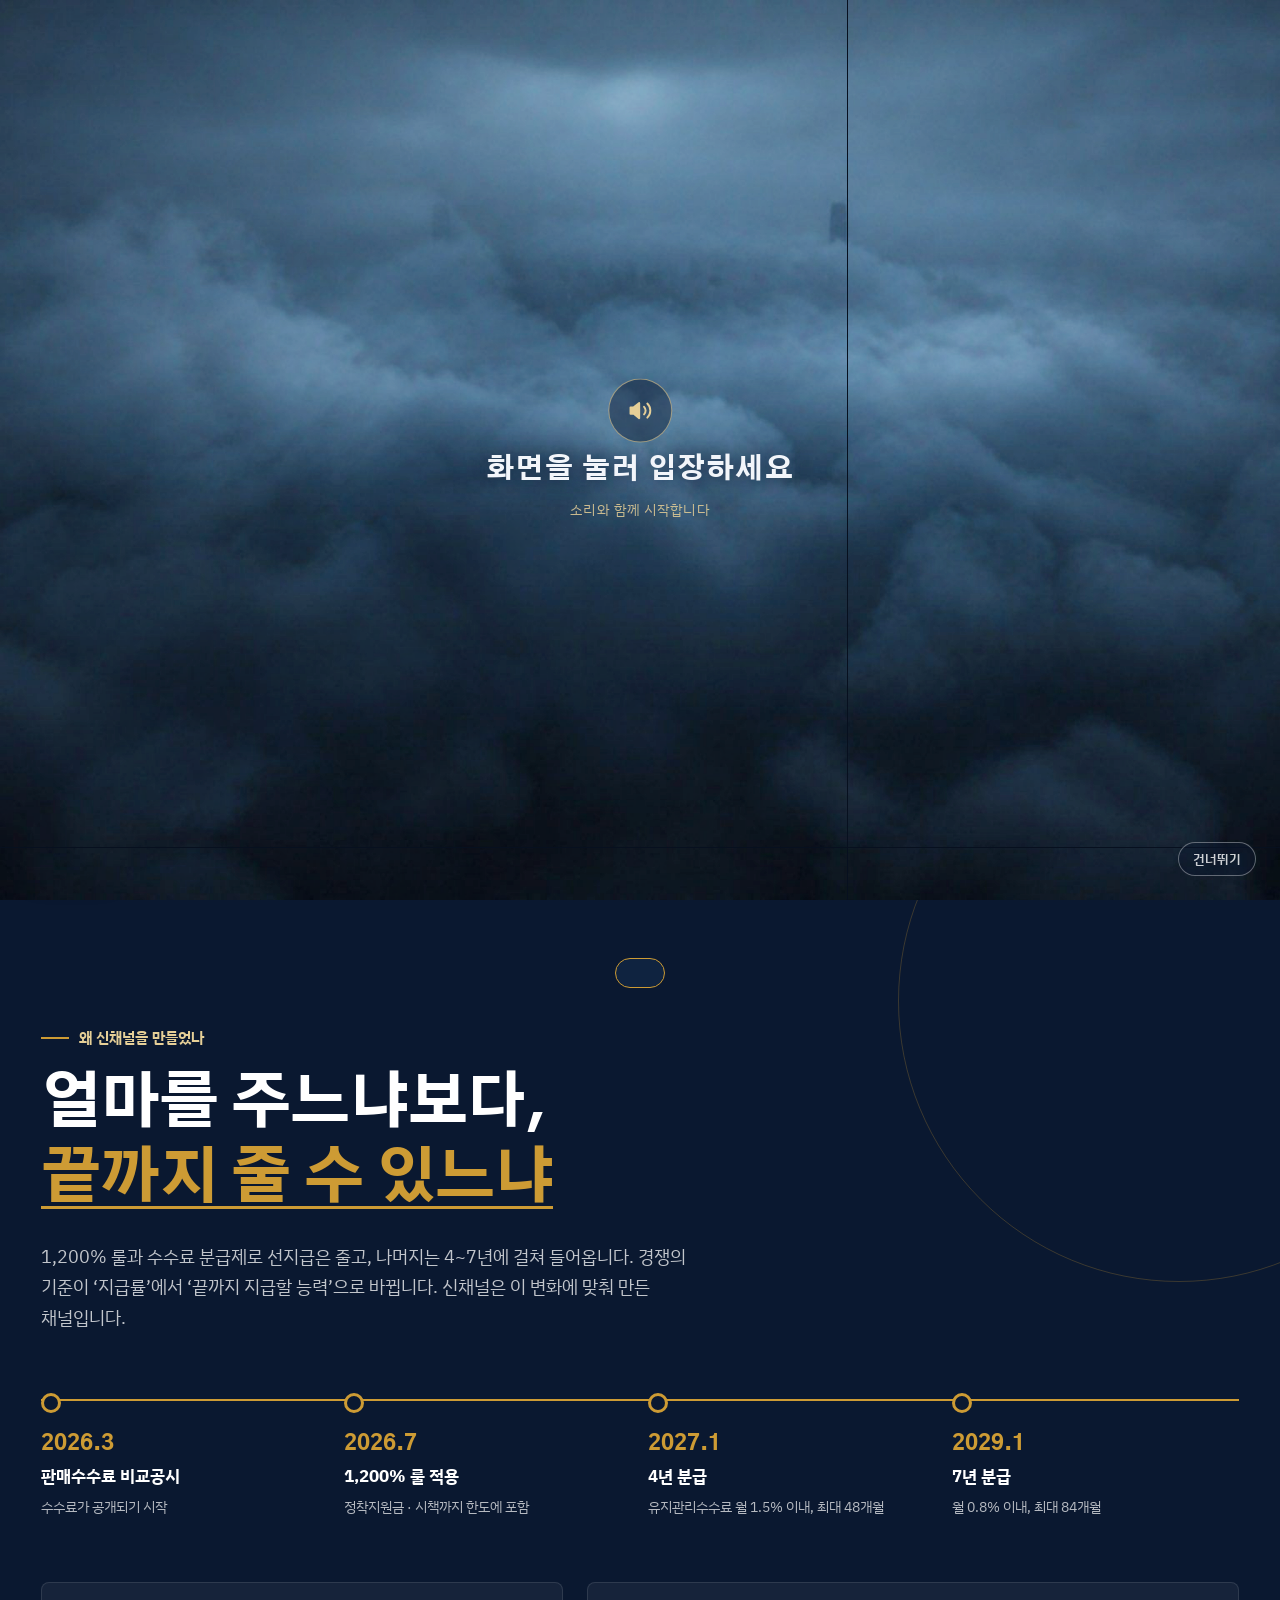
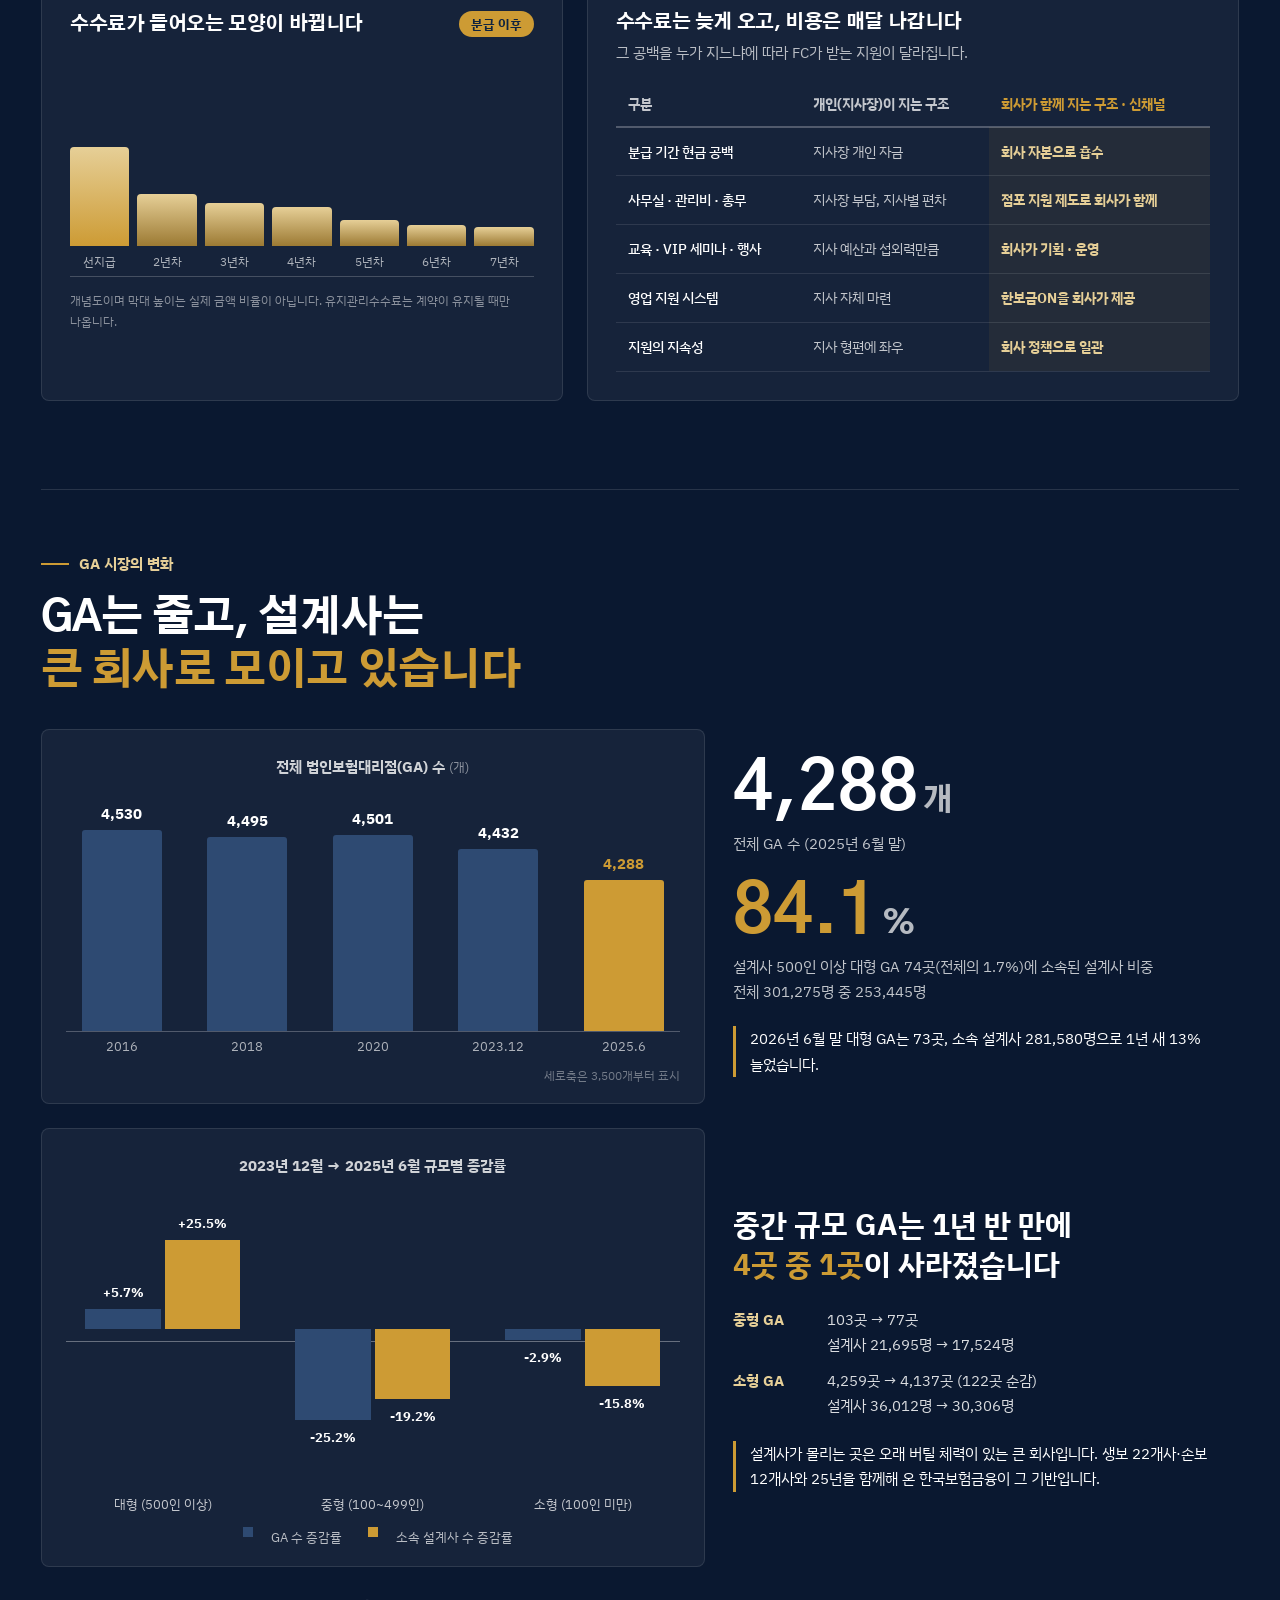
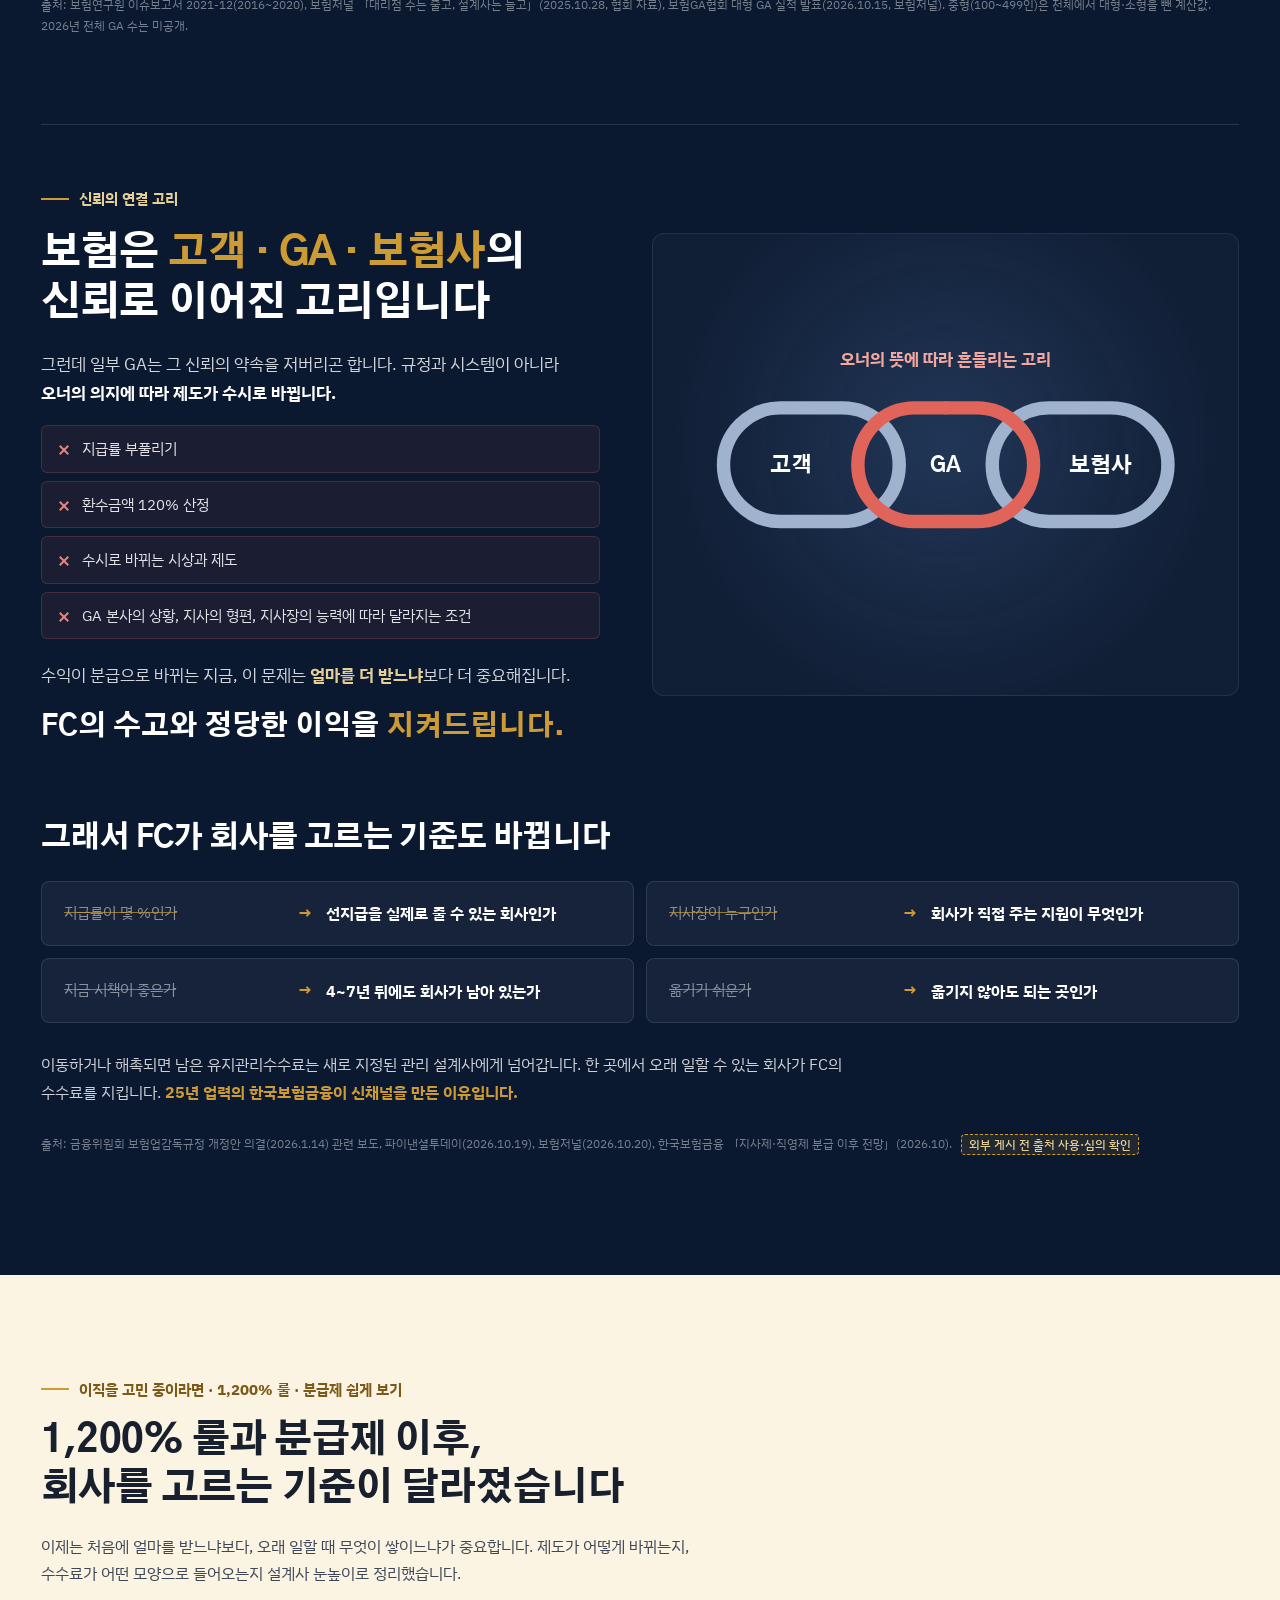
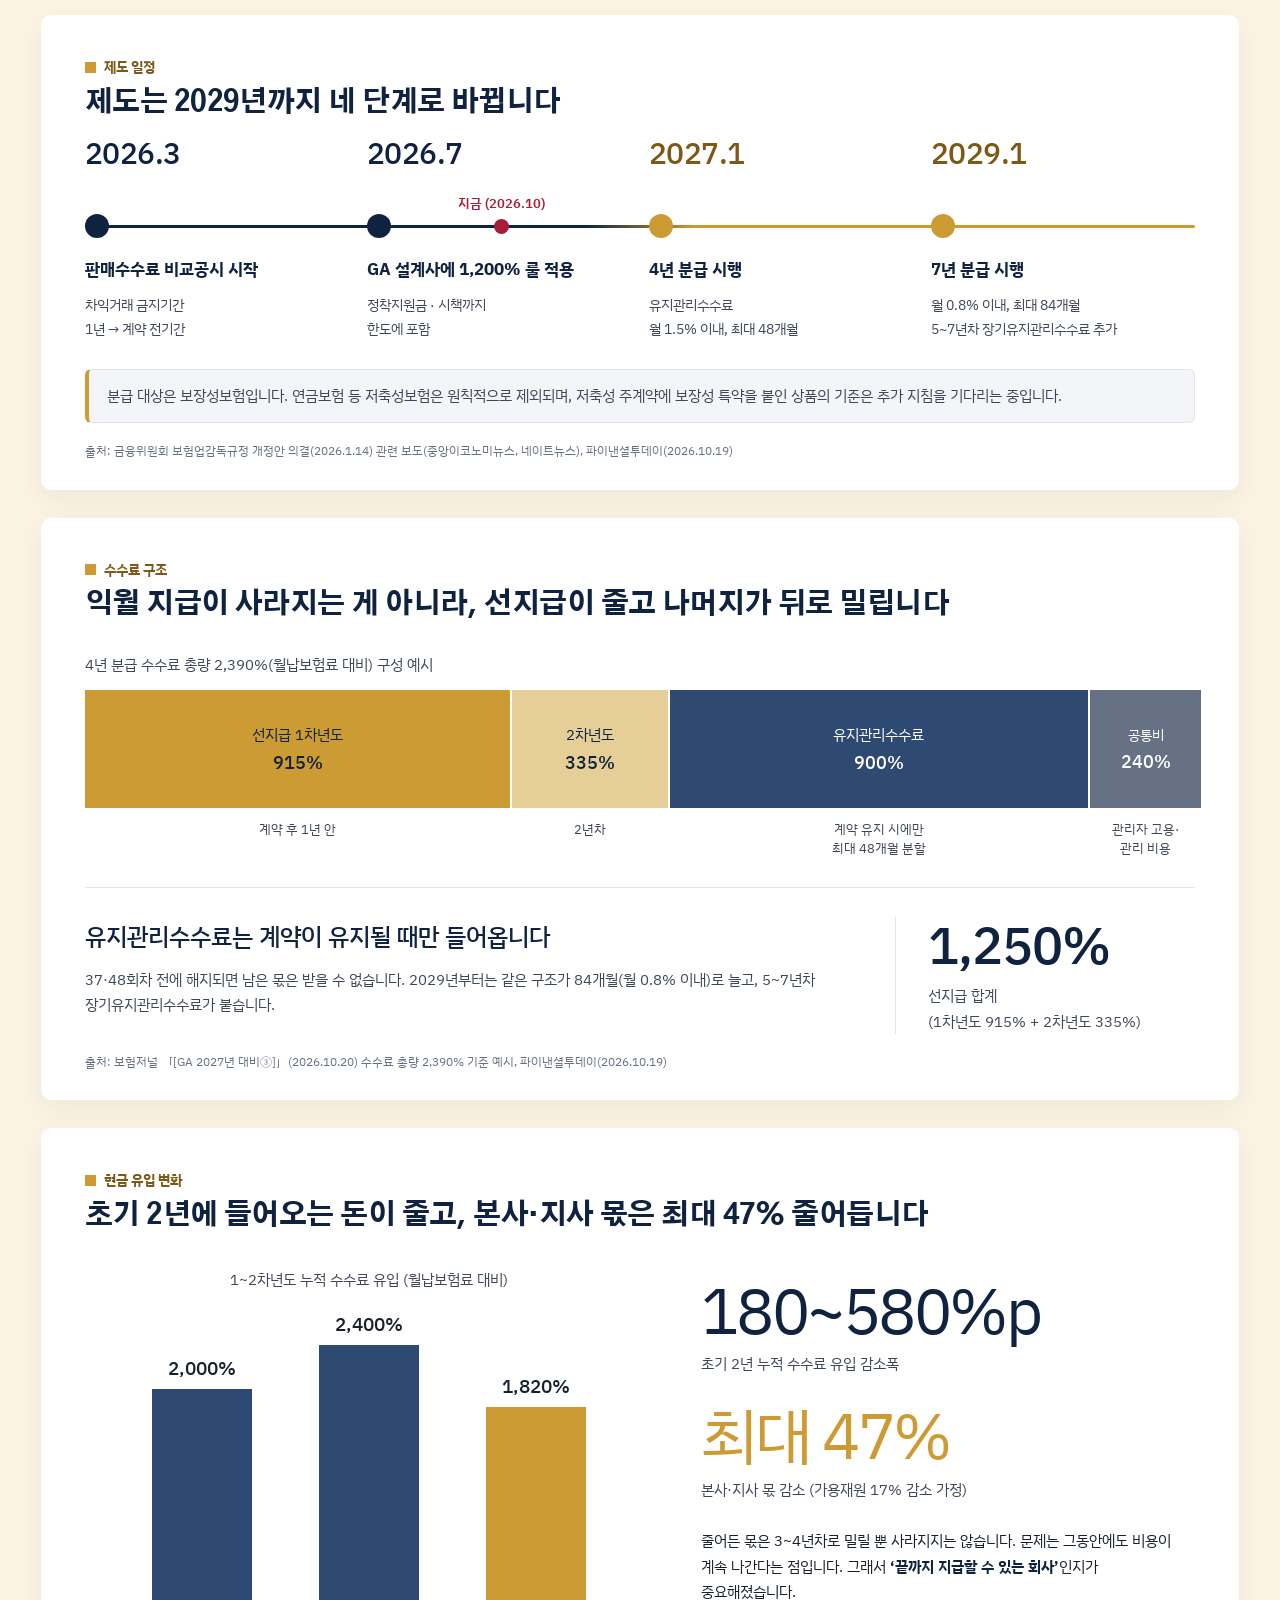
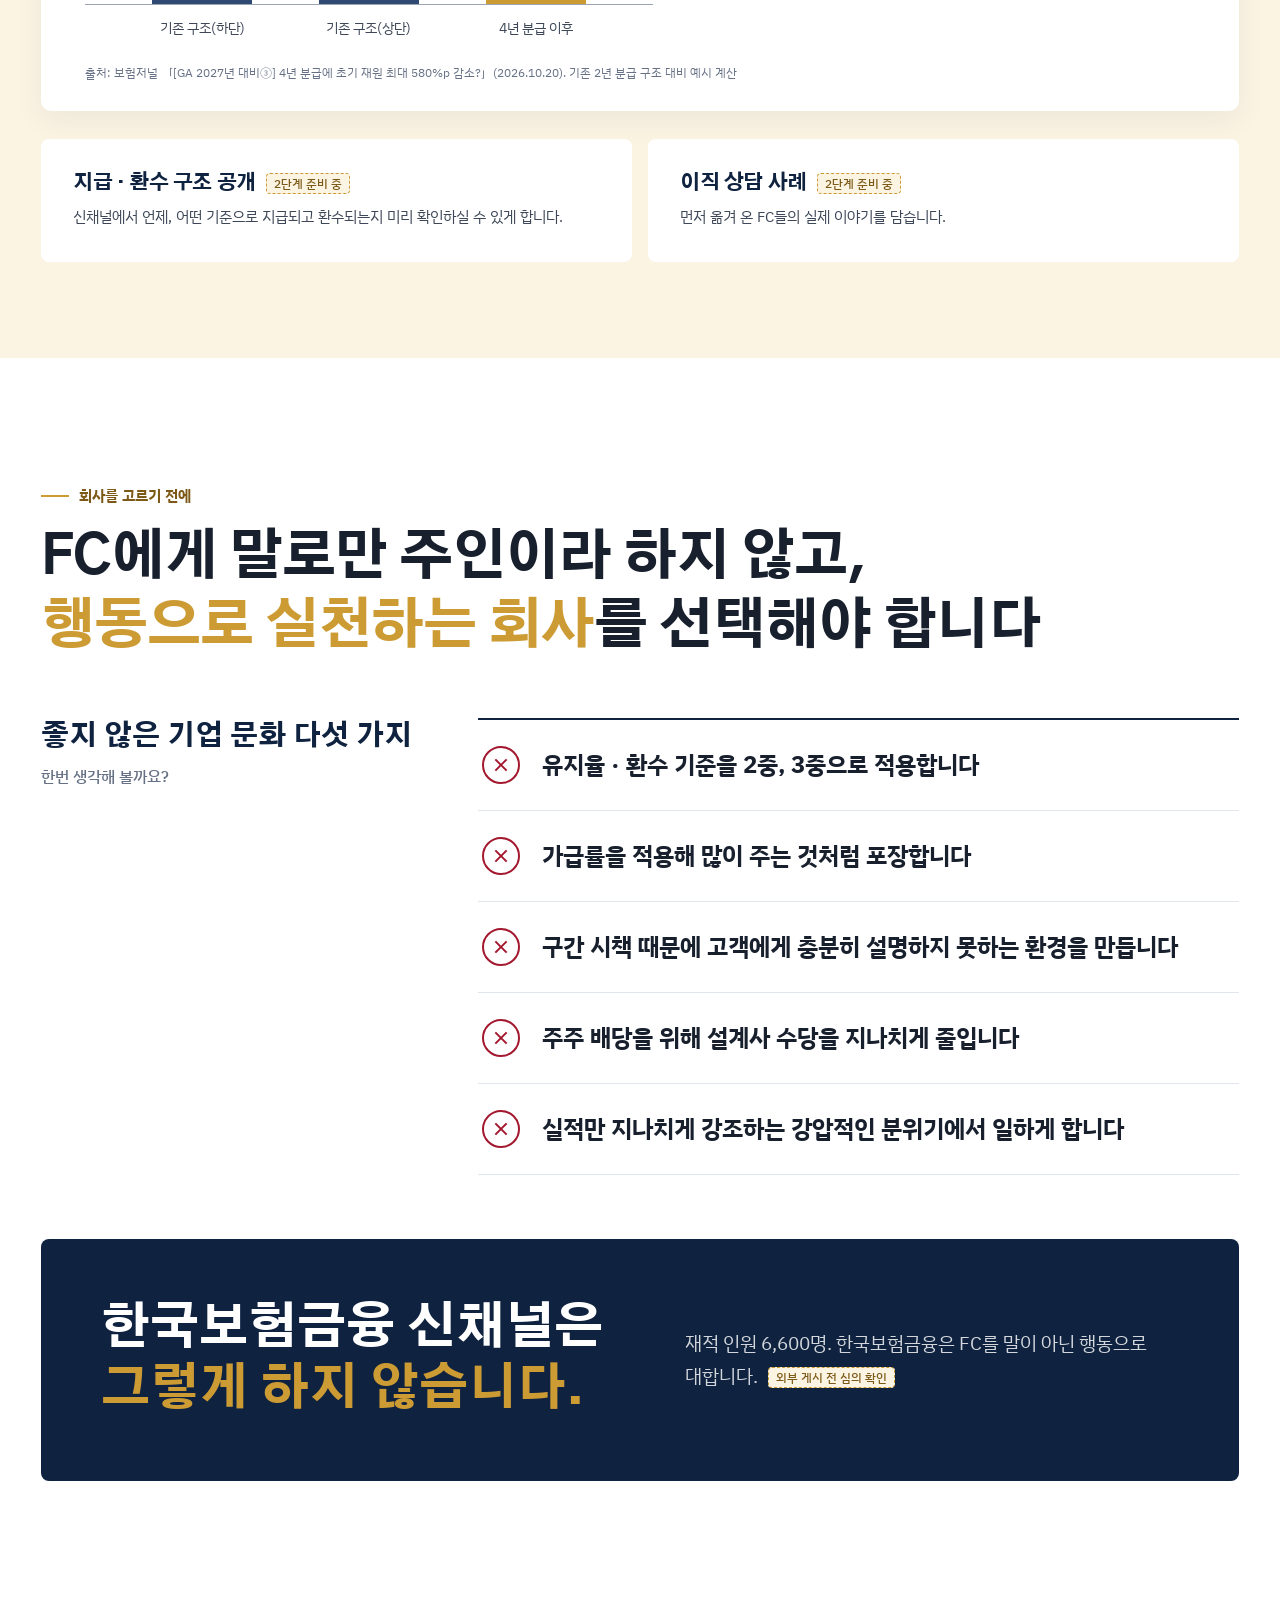
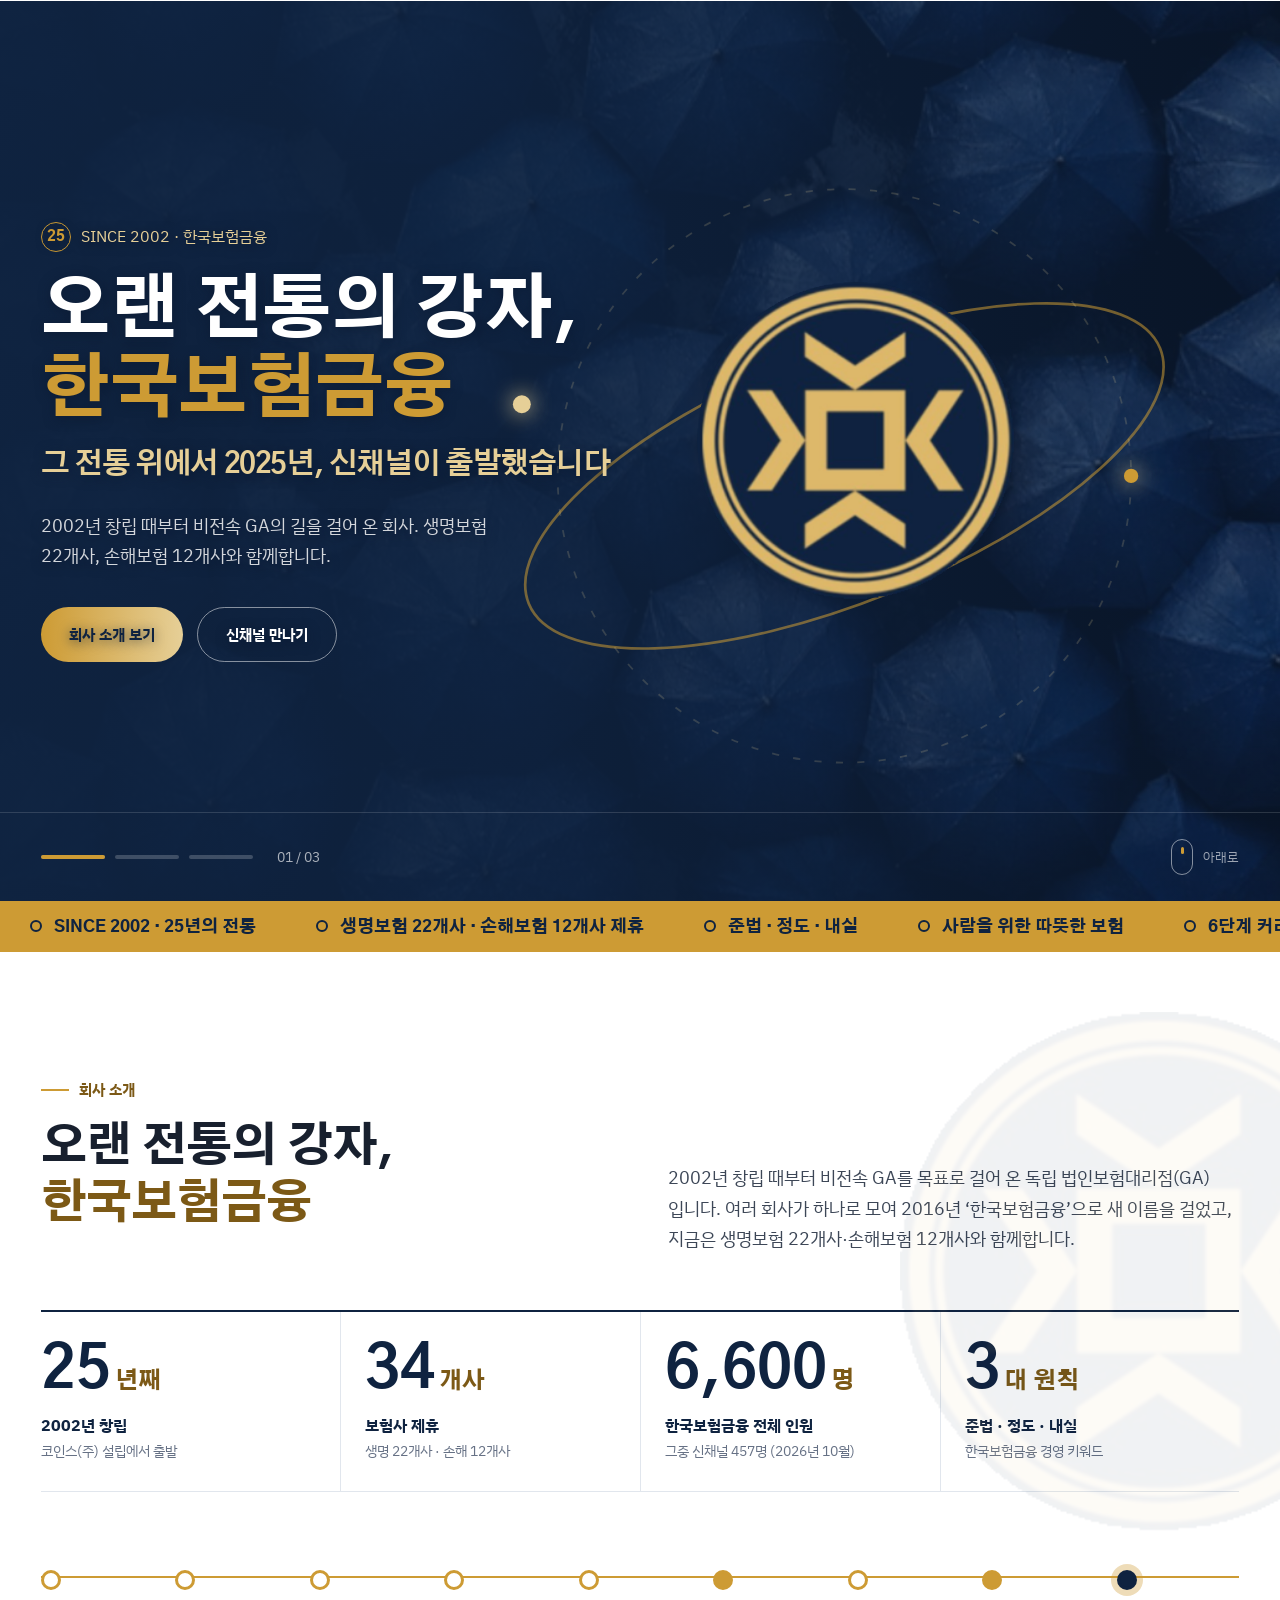
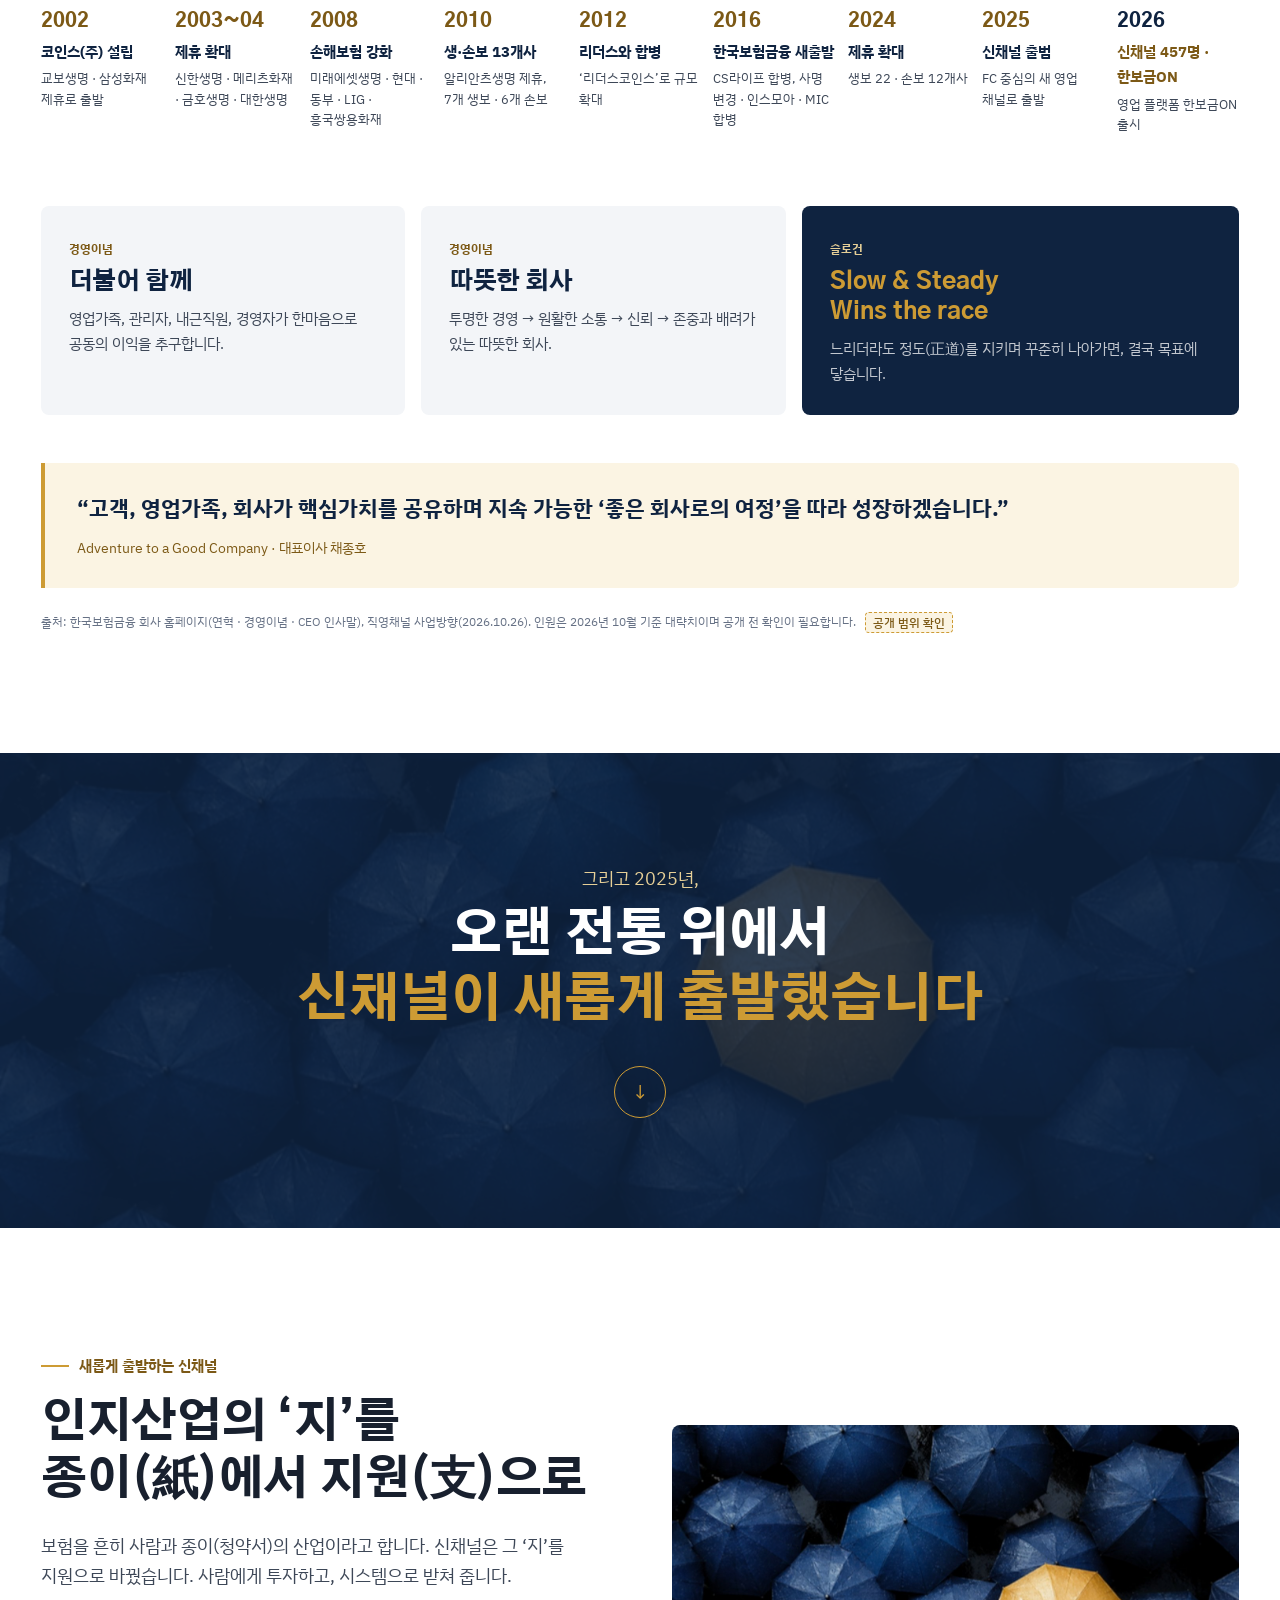
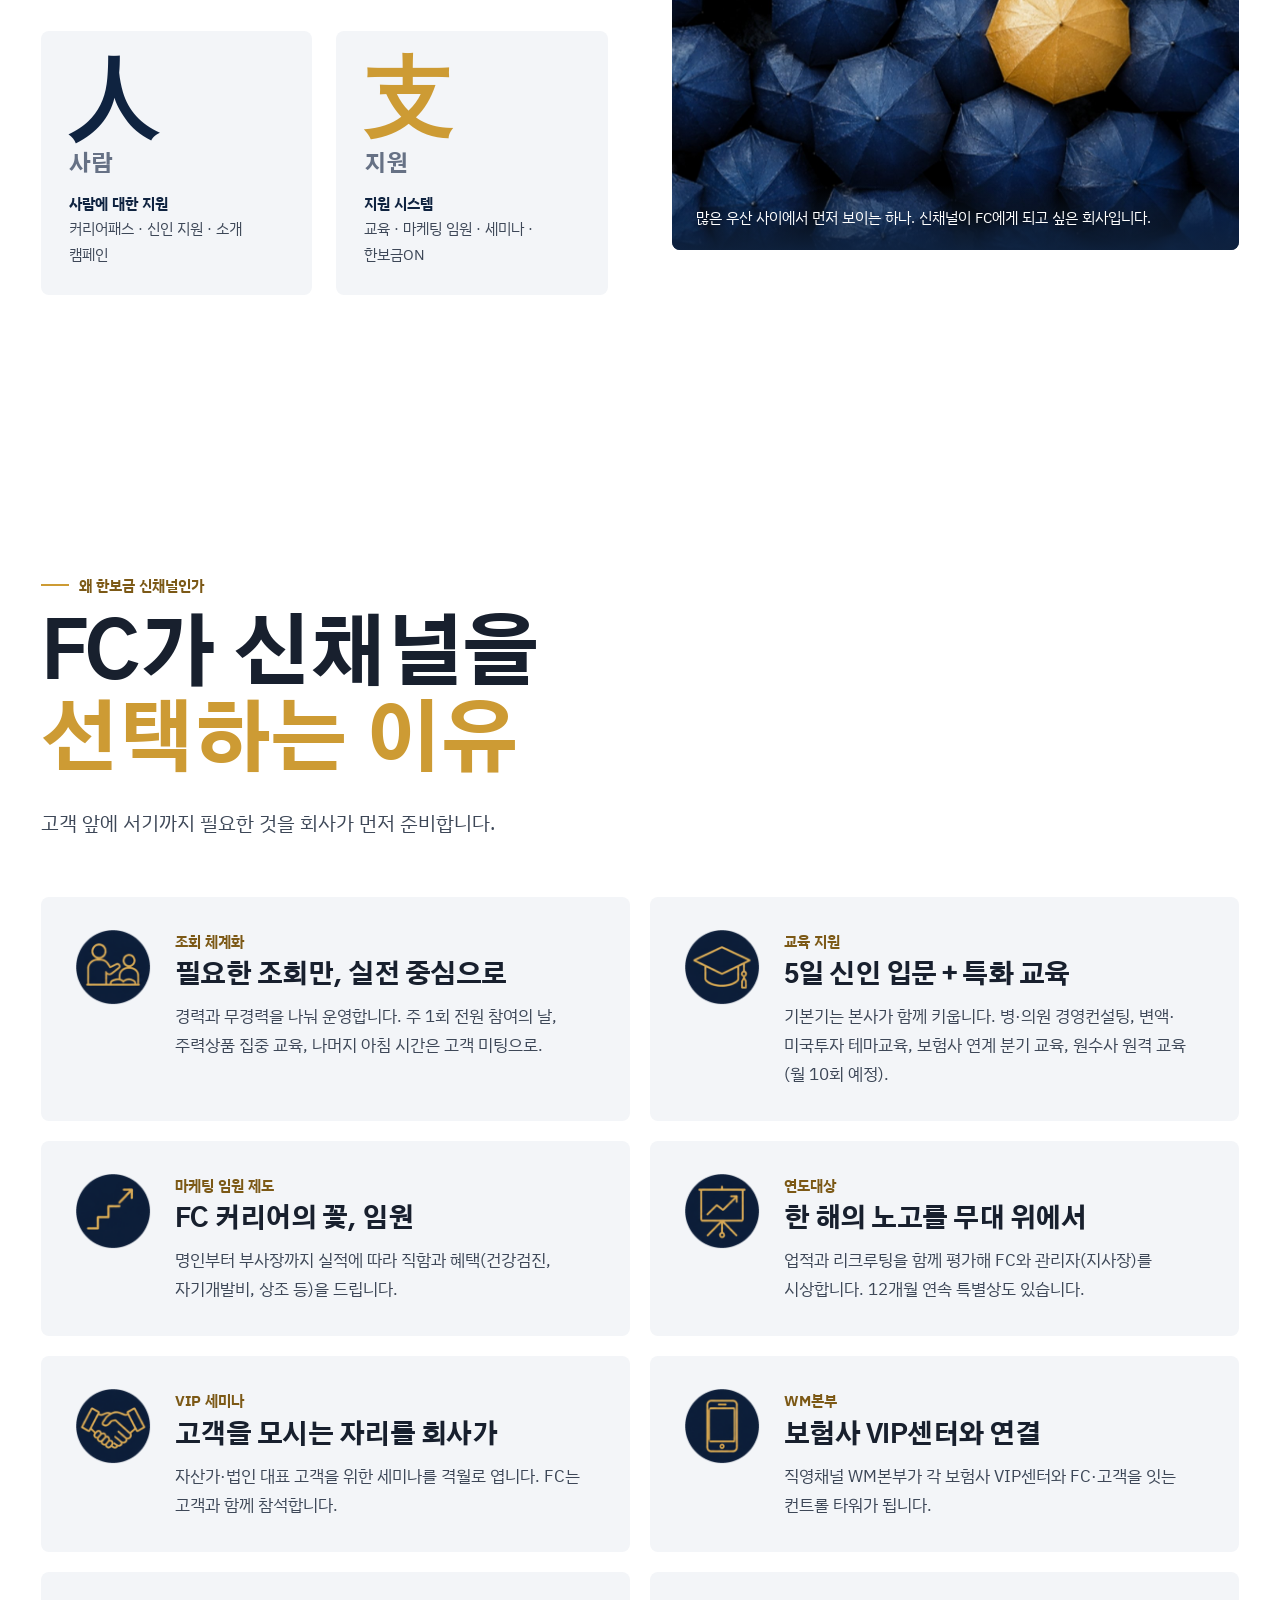
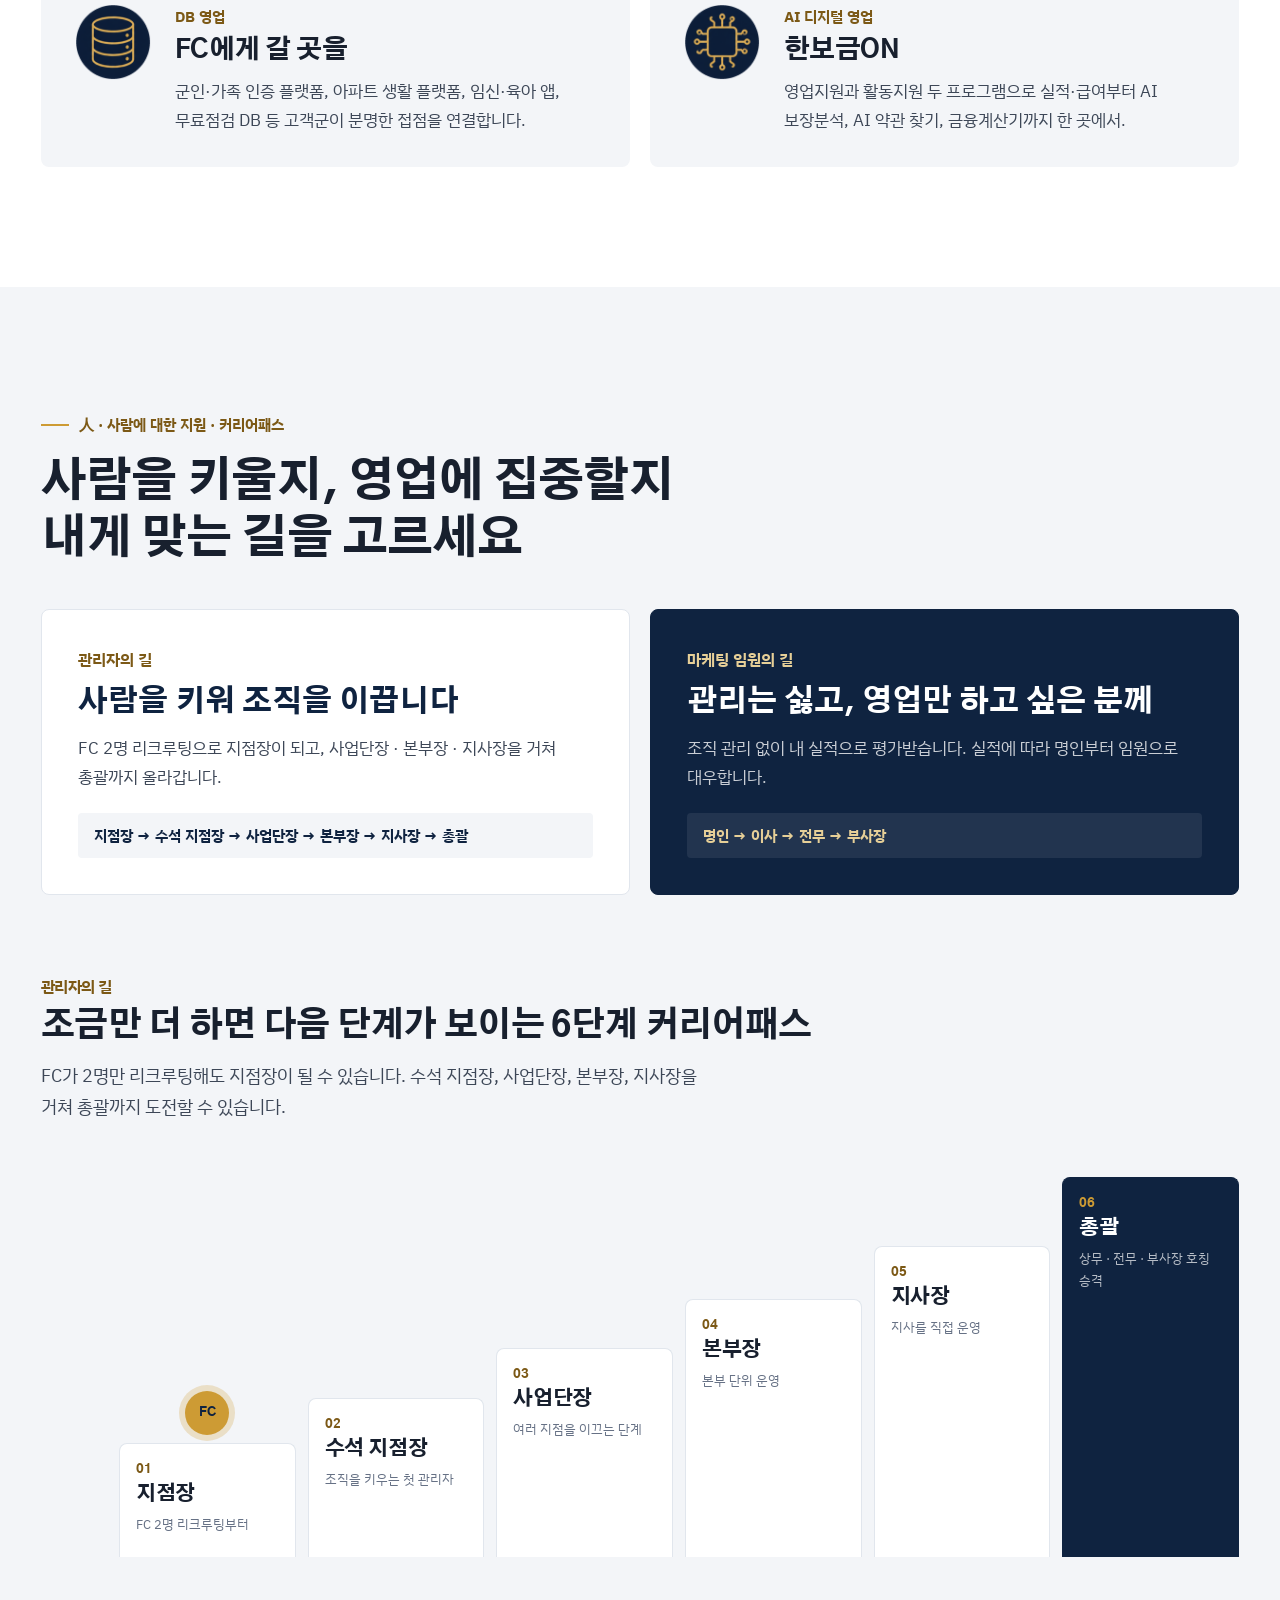
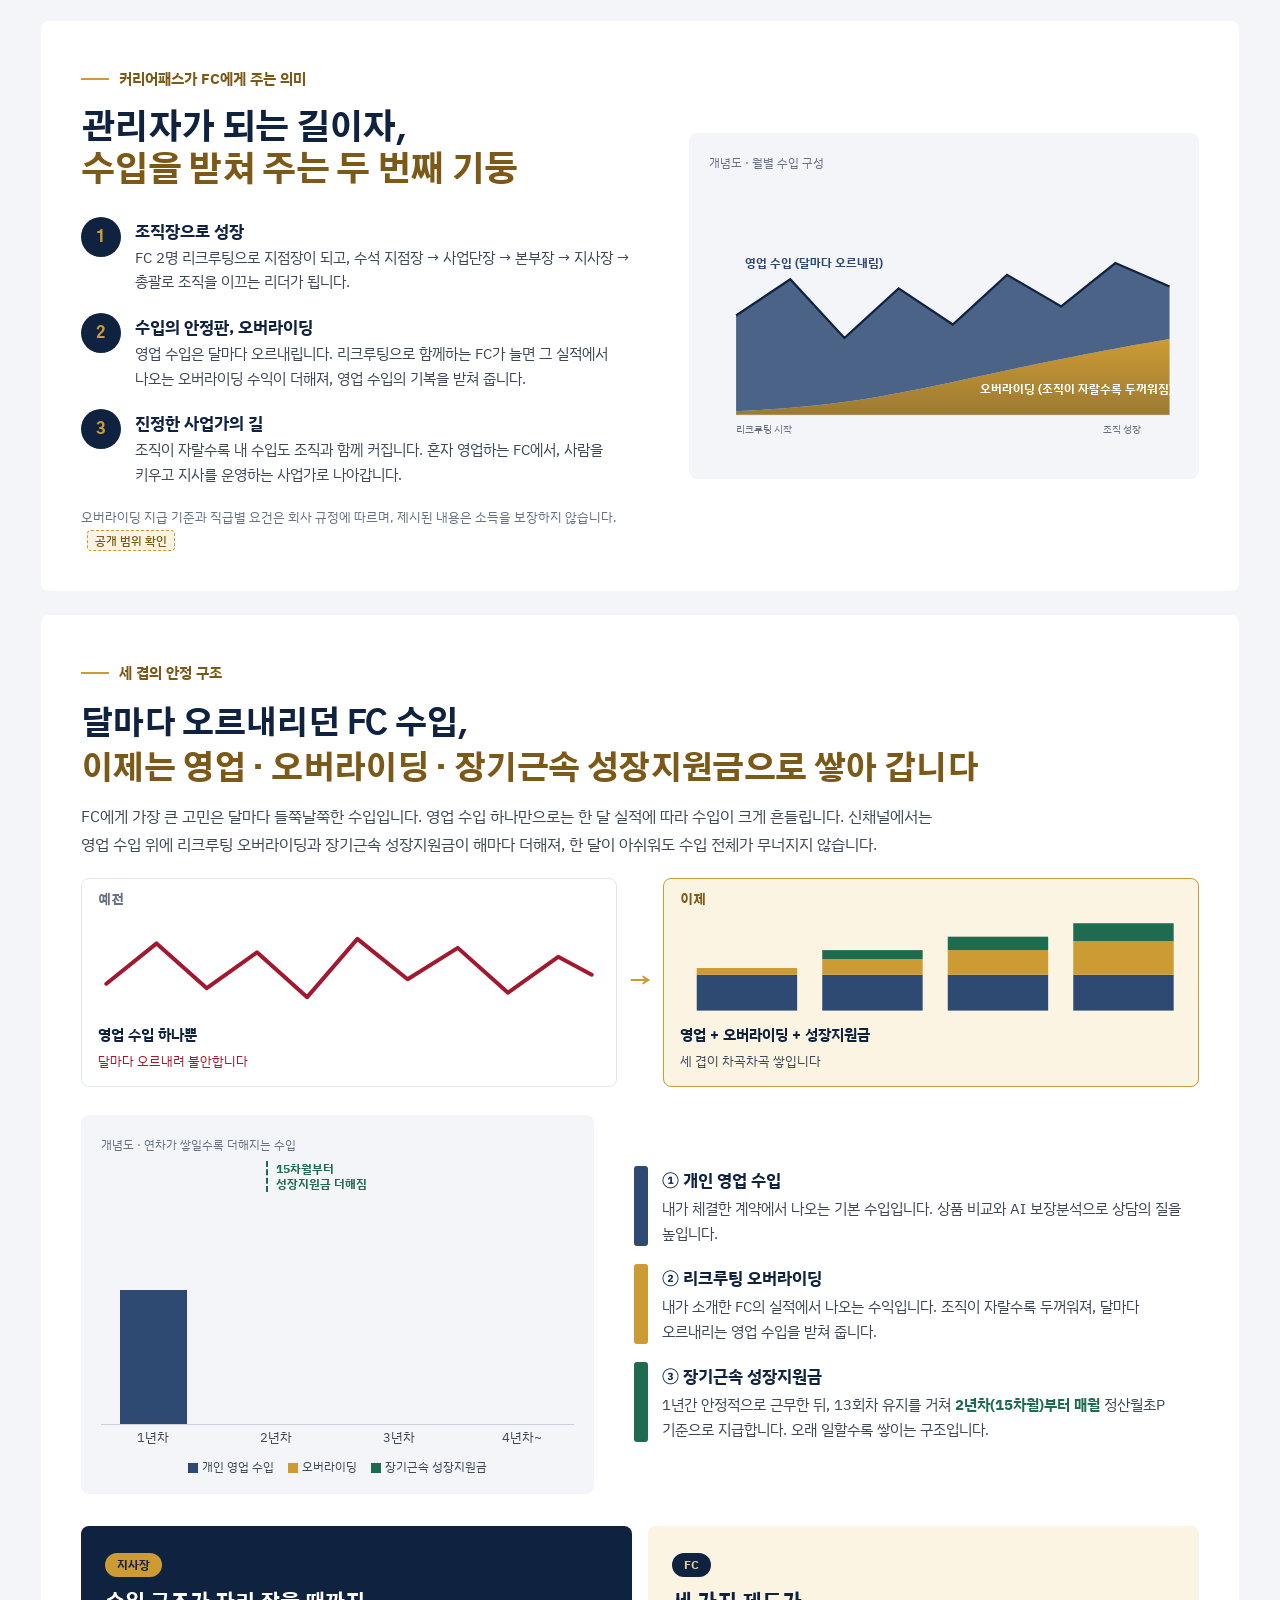
==== r2/index.html @ 595ad0f0 "1탄·2탄·CIS용: 발표 모드를 reveal 장표형(1920x1080, PPT처럼)으로 통일 · 작은 장은 화면에 차게 확대 · 카드는 통째로 넘김 · 계단 동그라미 위치 보정 " ====
<!doctype html>
<html lang="ko">
<head>
<meta charset="utf-8">
<script>/* 최신 확인: 올린 뒤 브라우저가 옛 화면을 보여 주면 스스로 최신으로 다시 엽니다 */(function(){var B="20261105170538",p=location.protocol;if(p!=="http:"&&p!=="https:")return;var R=(/\/(v2|r2)\//.test(location.pathname)?"../":"")+"build.txt";function chk(){if(!window.fetch)return;fetch(R+"?t="+Date.now(),{cache:"no-store"}).then(function(r){return r.ok?r.text():""}).then(function(t){t=(t||"").trim();if(!/^\d{14}$/.test(t)||t<=B)return;var q=new URLSearchParams(location.search);if(q.get("b")===t)return;q.set("b",t);location.replace(location.pathname+"?"+q.toString()+location.hash);}).catch(function(){});}chk();document.addEventListener("visibilitychange",function(){if(!document.hidden)chk();});})();</script>
<meta name="viewport" content="width=device-width, initial-scale=1">
<title>한국보험금융 신채널 · Career Information Session</title>
<meta name="description" content="사람(人)을 지원(支)하는 회사, 한국보험금융 신채널. 커리어패스, 신인 지원, 교육, 영업 플랫폼 한보금ON, 모집 안내.">
<!-- 한국보험금융 전통 엠블럼 아이콘 (아이콘\kif-logo.ico) -->
<link rel="icon" href="../img/favicon.ico" sizes="any">
<link rel="icon" type="image/png" sizes="32x32" href="../img/favicon-32.png">
<link rel="icon" type="image/png" sizes="192x192" href="../img/icon-192.png">
<link rel="apple-touch-icon" href="../img/apple-touch-icon.png">
<meta name="theme-color" content="#0F2340">
<!-- 카톡·SNS 링크 미리보기 -->
<meta property="og:type" content="website">
<meta property="og:site_name" content="한국보험금융 신채널">
<meta property="og:title" content="한국보험금융 신채널 | 오랜 전통의 강자, 새롭게 출발한 신채널">
<meta property="og:description" content="2002년부터 25년째, 생명보험 22개사·손해보험 12개사와 함께하는 한국보험금융. 커리어패스·신인 지원·교육·영업 플랫폼 한보금ON까지, 신채널 FC 모집 안내.">
<meta property="og:image" content="https://bluewind1124-ui.github.io/shinchannel/img/og-image.jpg">
<meta property="og:image:width" content="1200">
<meta property="og:image:height" content="630">
<meta property="og:url" content="https://bluewind1124-ui.github.io/shinchannel/">
<meta name="twitter:card" content="summary_large_image">
<!-- 심의 전 초안: 검색엔진 노출 막음 (정식 공개 때 지우기) -->
<meta name="robots" content="noindex,nofollow">
<link rel="preconnect" href="https://fonts.googleapis.com">
<link rel="preconnect" href="https://fonts.gstatic.com" crossorigin>
<link href="https://fonts.googleapis.com/css2?family=Nanum+Myeongjo:wght@800&display=swap&text=%20%2C%EA%B8%B8%EB%8A%94%EB%8A%98%EB%8B%88%EB%8B%A4%EB%A6%84%EB%B0%9D%EB%B3%B4%EC%8A%B5%EC%95%8A%EC%95%9E%EC%98%A4%EC%9D%84%EC%9D%B4%EC%9E%88%EC%A7%80%EC%B9%98%ED%95%9C%ED%9E%88" rel="stylesheet">
<link href="https://fonts.googleapis.com/css2?family=Gothic+A1:wght@700;800&family=IBM+Plex+Sans+KR:wght@400;500;700&display=swap" rel="stylesheet">
<style>
/* =========================================================
   한국보험금융 신채널 홈페이지 (v2 초안)
   톤앤매너: 한보금ON — 남색 #0F2340 · 금색 #CD9B34 · 궤도(ON) 모티프
   [공개 범위 확인] [심의 전] 표시는 공개 전에 확정할 자리
   ========================================================= */
:root{
  --navy:#0F2340; --navy2:#1D3557; --navy3:#2E4A72; --navy-d:#0A1830;
  --gold:#CD9B34; --gold-l:#E6CF97; --gold-bg:#FBF4E3; --gold-t:#7C5916;
  --ink:#18202E; --ink2:#3D4757; --mute:#667185; --line:#E1E6ED; --bg:#F3F5F8;
  --max:1560px; --ease:cubic-bezier(.2,.7,.2,1);
}
*{box-sizing:border-box;margin:0;padding:0}
html{scroll-behavior:smooth;scroll-padding-top:76px}
body{font-family:'IBM Plex Sans KR',sans-serif;color:var(--ink);background:#fff;line-height:1.7;word-break:keep-all;-webkit-font-smoothing:antialiased;overflow-x:hidden}
h1,h2,h3,.gt{font-family:'Gothic A1',sans-serif;font-weight:800;letter-spacing:-0.02em;line-height:1.25;text-wrap:balance}
a{color:inherit;text-decoration:none}
img{display:block;max-width:100%}
.wrap{max-width:var(--max);margin:0 auto;padding:0 clamp(24px,3.2vw,56px)}
section{padding:120px 0;position:relative}
.eyebrow{display:inline-flex;align-items:center;gap:10px;font-size:15px;font-weight:700;color:var(--gold-t);margin-bottom:16px}
.eyebrow::before{content:"";width:28px;height:2px;background:var(--gold)}
.dark .eyebrow{color:var(--gold-l)}
.sec-title{font-size:clamp(28px,4vw,46px);margin-bottom:20px}
.sec-lead{font-size:18px;color:var(--ink2);max-width:680px}
.dark{background:var(--navy);color:#fff}
.dark .sec-lead{color:rgba(255,255,255,.75)}
.draft{display:inline-block;font:500 12px/1.6 'IBM Plex Sans KR',sans-serif;letter-spacing:0;color:var(--gold-t);background:var(--gold-bg);border:1px dashed var(--gold);border-radius:4px;padding:0 7px;margin-left:6px;vertical-align:middle;white-space:nowrap}
.dark .draft{background:rgba(205,155,52,.12);color:var(--gold-l)}
.btn{display:inline-flex;align-items:center;justify-content:center;gap:8px;padding:14px 28px;border-radius:999px;font-weight:700;font-size:15px;transition:transform .2s,background .2s,box-shadow .2s;cursor:pointer;border:0;font-family:inherit}
.btn-gold{background:linear-gradient(90deg,#CD9B34,#E6CF97);color:var(--navy)}
.btn-gold:hover{transform:translateY(-2px);box-shadow:0 8px 20px rgba(205,155,52,.35)}
.btn-line{border:1px solid rgba(255,255,255,.5);color:#fff}
.btn-line:hover{background:rgba(255,255,255,.1)}
.btn-navy{background:var(--navy);color:#fff}
.btn-navy:hover{background:var(--navy2)}

/* ── 스크롤 진행 막대 · 머리 메뉴 ── */
#progress{position:fixed;top:0;left:0;height:3px;width:0;background:var(--gold);z-index:60}
header{position:fixed;inset:0 0 auto 0;z-index:50;background:var(--navy);border-bottom:2px solid var(--gold);transition:height .25s}
.hd{display:flex;align-items:center;height:72px;gap:28px;transition:height .25s}
header.small .hd{height:60px}
.logo{display:flex;align-items:center;gap:12px;flex:none}
.logo img{height:34px;width:auto}
.logo span{font:800 15px 'Gothic A1',sans-serif;color:var(--gold-l);padding-left:12px;border-left:1px solid rgba(255,255,255,.25)}
.gnb{display:flex;gap:4px;margin-left:auto;list-style:none}
.gnb a{display:block;padding:8px 9px;color:rgba(255,255,255,.85);font-weight:500;font-size:14.5px;border-radius:999px;transition:.2s}
.gnb a:hover,.gnb a.on{color:var(--navy);background:var(--gold-l)}
.hd .btn{padding:10px 22px}
.menu-btn{display:none;margin-left:auto;background:none;border:0;width:40px;height:40px;cursor:pointer}
.menu-btn span{display:block;height:2px;background:#fff;margin:6px 8px}

/* ── 1. 첫 화면 ── */
.hero{min-height:100vh;min-height:100svh;padding:72px 0 0;background:var(--navy);color:#fff;overflow:hidden;display:flex;flex-direction:column}
.hero-bg{position:absolute;inset:0;background:url(../img/hero-bg.jpg) center/cover;animation:zoom 24s ease-in-out infinite alternate;opacity:.55}
@keyframes zoom{from{transform:scale(1.05)}to{transform:scale(1.18) translate(-2%,1%)}}
.hero-shade{position:absolute;inset:0;background:linear-gradient(90deg,rgba(15,35,64,.97) 0%,rgba(15,35,64,.85) 42%,rgba(15,35,64,.25) 100%)}
/* 금빛 빗줄기 */
@keyframes fall{to{transform:translateY(130vh)}}
/* ON 궤도 */
.orbit{position:absolute;right:6%;top:50%;width:min(56vw,720px);aspect-ratio:1;transform:translateY(-46%);pointer-events:none}
.orbit svg{width:100%;height:100%;overflow:visible}
.orbit .r1{transform-origin:50% 50%;animation:spin 26s linear infinite}
.orbit .r2{transform-origin:50% 50%;animation:spin 38s linear infinite reverse}
.orbit .dot{filter:drop-shadow(0 0 6px #E6CF97)}
@keyframes spin{to{transform:rotate(360deg)}}
.slides{position:relative;flex:1;display:flex;align-items:center}
.slide{position:absolute;inset:0;display:flex;align-items:center;opacity:0;visibility:hidden;transition:opacity .9s,visibility .9s}
.slide.on{opacity:1;visibility:visible}
.slide .wrap{width:100%;position:relative;z-index:2}
.slide .txt{max-width:600px;text-shadow:0 2px 12px rgba(10,24,48,.65)}
.slide .kicker{font-size:16px;color:var(--gold-l);margin-bottom:20px;display:flex;gap:10px;align-items:center}
.slide .kicker b{display:inline-grid;place-items:center;width:30px;height:30px;border-radius:50%;border:1px solid var(--gold);font:800 15px 'Gothic A1';color:var(--gold)}
.slide h1{font-size:clamp(36px,5.4vw,74px);line-height:1.15;margin-bottom:24px}
.slide h1 em{font-style:normal;color:var(--gold)}
.slide h1 .hz{display:block;margin-top:14px;font-size:.42em;line-height:1.4;color:var(--gold-l);font-weight:700}
.nb{white-space:nowrap}
.slide p{font-size:18px;color:rgba(255,255,255,.82);max-width:500px;margin-bottom:36px}
.slide .cta{display:flex;gap:14px;flex-wrap:wrap}
.slide .txt>*{opacity:0;transform:translateY(26px);transition:opacity .8s var(--ease),transform .8s var(--ease)}
.slide.on .txt>*{opacity:1;transform:none}
.slide.on .txt>*:nth-child(2){transition-delay:.15s}
.slide.on .txt>*:nth-child(3){transition-delay:.3s}
.slide.on .txt>*:nth-child(4){transition-delay:.45s}
.model{position:absolute;right:max(24px,calc((100vw - var(--max))/2));bottom:0;height:min(78vh,720px);z-index:1;opacity:0;transform:translateX(120px);transition:opacity 1s .2s,transform 1.2s .2s var(--ease)}
.slide.on .model{opacity:1;transform:none}
.model img{height:100%;width:auto;filter:drop-shadow(0 20px 40px rgba(0,0,0,.35))}
.model.m1{right:max(0px,calc((100vw - var(--max))/2 - 120px))}
.on-logo{position:absolute;right:max(60px,calc((100vw - var(--max))/2 + 60px));top:50%;width:min(36vw,440px);transform:translateY(-50%) scale(.8);opacity:0;transition:1.2s .2s var(--ease);z-index:1}
.slide.on .on-logo{opacity:1;transform:translateY(-50%) scale(1)}
.on-logo img{border-radius:24px;animation:glow 3s ease-in-out infinite alternate}
@keyframes glow{from{box-shadow:0 0 0 rgba(205,155,52,0)}to{box-shadow:0 0 60px rgba(205,155,52,.45)}}
/* 전통 엠블럼: 둥근 모양 그대로, 천천히 돌며 빛남 */
.on-logo.emblem{width:min(30vw,380px)}
.on-logo.emblem img{border-radius:50%;animation:glow 3s ease-in-out infinite alternate,turn 18s ease-in-out infinite}
@keyframes turn{0%,100%{transform:perspective(800px) rotateY(-18deg)}50%{transform:perspective(800px) rotateY(18deg)}}
/* 첫 화면: 노란 우산이 돌며 사라지고, 그 자리에서 회사 마크가 나타남 (첫 장이 보일 때마다 다시) */
.hero-mark{position:absolute;inset:0;z-index:1;pointer-events:none;animation:zoom 24s ease-in-out infinite alternate}
.mark{position:absolute;opacity:0;transition:opacity .9s ease}
.hero.s0 .mark{opacity:1}
.mark .umb-gold,.mark .emb{position:absolute;inset:0;display:block}
.mark .umb-gold{width:100%;height:100%;opacity:0;filter:drop-shadow(0 8px 18px rgba(0,0,0,.45))}
.mark .emb img{width:100%;height:100%;border-radius:50%;animation:glow 3s ease-in-out infinite alternate,turn 18s ease-in-out infinite}
.hero.s0 .mark .umb-gold{animation:umbOut 3.6s cubic-bezier(.5,0,.3,1) .5s both}
.hero.s0 .mark .emb{animation:embIn 3.6s cubic-bezier(.2,.7,.2,1) .5s both}
.mark::after{content:"";position:absolute;inset:0;border-radius:50%;border:2px solid var(--gold);opacity:0;pointer-events:none}
.hero.s0 .mark::after{animation:flashRing 3.6s ease-out .5s both}
@keyframes umbOut{0%{opacity:0;transform:rotate(-4deg)}14%{opacity:1;transform:rotate(0)}42%{opacity:1;transform:rotate(36deg);filter:brightness(1) drop-shadow(0 8px 18px rgba(0,0,0,.45))}70%{opacity:0;transform:scale(.96) rotate(120deg);filter:brightness(1.9) blur(2px)}100%{opacity:0;transform:scale(.96) rotate(120deg)}}
@keyframes embIn{0%,44%{opacity:0;transform:rotate(-120deg) scale(.96);filter:blur(4px)}74%{opacity:1;transform:rotate(0) scale(1.02);filter:blur(0)}100%{opacity:1;transform:none}}
@keyframes flashRing{0%,54%{opacity:0;transform:scale(.95)}64%{opacity:.9}100%{opacity:0;transform:scale(1.45)}}
.hero-bar{position:relative;z-index:3;border-top:1px solid rgba(255,255,255,.14)}
.hero-bar .wrap{display:flex;align-items:center;gap:24px;height:88px}
.dots{display:flex;gap:10px}
.dots button{position:relative;width:64px;height:4px;border:0;background:rgba(255,255,255,.2);cursor:pointer;overflow:hidden;border-radius:2px}
.dots button i{position:absolute;inset:0;width:0;background:var(--gold)}
.dots button.on i{animation:fill 6.5s linear forwards}
@keyframes fill{to{width:100%}}
.hero-bar .lbl{font-size:14px;color:rgba(255,255,255,.65)}
.scroll-cue{margin-left:auto;font-size:13px;color:rgba(255,255,255,.6);display:flex;align-items:center;gap:10px}
.scroll-cue i{width:22px;height:36px;border:1.5px solid rgba(255,255,255,.5);border-radius:12px;position:relative}
.scroll-cue i::after{content:"";position:absolute;left:50%;top:7px;width:3px;height:7px;margin-left:-1.5px;border-radius:2px;background:var(--gold);animation:wheel 1.6s infinite}
@keyframes wheel{to{transform:translateY(12px);opacity:0}}

/* ── 키워드 띠 ── */
.ticker{background:var(--gold);color:var(--navy);overflow:hidden;white-space:nowrap;padding:15px 0;font:800 17px 'Gothic A1',sans-serif}
.ticker .track{display:inline-flex;animation:flow 46s linear infinite}
.ticker span{padding:0 30px;display:inline-flex;align-items:center;gap:12px}
.ticker span::before{content:"";width:8px;height:8px;border-radius:50%;border:2px solid var(--navy)}
@keyframes flow{to{transform:translateX(-50%)}}

/* ── 회사 소개: 오랜 전통의 강자 ── */
.company{background:#fff;overflow:hidden}
.co-mark{position:absolute;right:-140px;top:60px;width:520px;opacity:.06;animation:spin 90s linear infinite;pointer-events:none}
.co-head{display:grid;grid-template-columns:1fr 1fr;gap:56px;align-items:end}
.company .sec-title em{font-style:normal;color:var(--gold-t)}
.co-nums{display:grid;grid-template-columns:repeat(4,1fr);margin-top:56px;border-top:2px solid var(--navy);border-bottom:1px solid var(--line)}
.cn{padding:28px 24px;border-left:1px solid var(--line)}
.cn:first-child{border-left:0;padding-left:0}
.cn .v{font:800 clamp(40px,5vw,60px)/1 'Gothic A1';color:var(--navy);font-variant-numeric:tabular-nums}
.cn .v small{font-size:.38em;margin-left:4px;color:var(--gold-t)}
.cn .k{margin-top:12px;font-weight:700;color:var(--navy)}
.cn .d{font-size:14px;color:var(--mute)}
/* 연혁: 금색 선이 그어지며 해마다 순서대로 나타남 */
.history{position:relative;display:grid;grid-template-columns:repeat(9,1fr);gap:12px;margin-top:72px;padding-top:44px}
.h-line{position:absolute;left:0;right:0;top:12px;height:2px;background:var(--line)}
.h-line i{position:absolute;left:0;top:0;height:2px;width:0;background:var(--gold);transition:width 3s var(--ease)}
.history.in .h-line i{width:100%}
.hi{position:relative;opacity:0;transform:translateY(18px);transition:.6s var(--ease)}
.hi::before{content:"";position:absolute;left:0;top:-38px;width:14px;height:14px;border-radius:50%;background:#fff;border:3px solid var(--gold)}
.history.in .hi{opacity:1;transform:none}
.history.in .hi:nth-child(3){transition-delay:.35s}.history.in .hi:nth-child(4){transition-delay:.7s}.history.in .hi:nth-child(5){transition-delay:1.05s}.history.in .hi:nth-child(6){transition-delay:1.4s}.history.in .hi:nth-child(7){transition-delay:1.75s}.history.in .hi:nth-child(8){transition-delay:2.1s}.history.in .hi:nth-child(9){transition-delay:2.45s}.history.in .hi:nth-child(10){transition-delay:2.8s}
.hi b{font:800 20px 'Gothic A1';color:var(--gold-t)}
.hi h4{font-size:15px;color:var(--navy);margin:4px 0 4px}
.hi p{font-size:13px;color:var(--ink2);line-height:1.55}
.hi.big::before{background:var(--gold)}
.hi.new::before{background:var(--navy);border-color:var(--navy);box-shadow:0 0 0 6px rgba(205,155,52,.35);animation:ping 1.8s infinite}
@keyframes ping{50%{box-shadow:0 0 0 12px rgba(205,155,52,.1)}}
.hi.new b{color:var(--navy)}
.hi.new h4{color:var(--gold-t)}
.philo{display:grid;grid-template-columns:1fr 1fr 1.2fr;gap:16px;margin-top:72px}
.ph{border-radius:8px;background:var(--bg);padding:28px}
.ph-k{font-size:12px;font-weight:700;color:var(--gold-t)}
.ph h3{font-size:24px;color:var(--navy);margin:6px 0 10px}
.ph p{font-size:14.5px;color:var(--ink2)}
.ph.slogan{background:var(--navy);color:#fff}
.ph.slogan h3{color:var(--gold);font-family:'Gothic A1';letter-spacing:0}
.ph.slogan p{color:rgba(255,255,255,.75)}
.ph.slogan .ph-k{color:var(--gold-l)}
.ceo{margin-top:48px;padding:28px 32px;border-left:4px solid var(--gold);background:var(--gold-bg);border-radius:0 8px 8px 0}
.ceo p{font:700 clamp(18px,2vw,22px)/1.6 'IBM Plex Sans KR';color:var(--navy)}
.ceo cite{display:block;margin-top:10px;font-style:normal;font-size:14px;color:var(--gold-t)}
.company .src{margin-top:24px;font-size:12px;color:var(--mute)}
/* 연결 띠 */
.bridge{background:var(--navy) url(../img/umbrella.jpg) center/cover;color:#fff;text-align:center;padding:110px 0;overflow:hidden}
.bridge::before{content:"";position:absolute;inset:0;background:rgba(15,35,64,.86)}
.bridge .wrap{position:relative}
.bridge p{font-size:18px;color:var(--gold-l)}
.bridge h2{font-size:clamp(28px,4.4vw,52px);margin-top:10px}
.bridge h2 em{font-style:normal;color:var(--gold)}
.bridge .arrow{display:inline-grid;place-items:center;width:52px;height:52px;margin-top:32px;border-radius:50%;border:1px solid var(--gold);color:var(--gold);font-size:20px;animation:bob 1.8s ease-in-out infinite}
@keyframes bob{50%{transform:translateY(8px)}}

/* ── 왜 신채널인가 ── */
.why{background:var(--navy-d);overflow:hidden}
.why::before{content:"";position:absolute;right:-180px;top:-180px;width:560px;height:560px;border-radius:50%;border:1px solid rgba(205,155,52,.25);animation:spin 60s linear infinite}
.why-title{font-size:clamp(32px,5vw,60px);margin-bottom:24px}
.why-title em{font-style:normal;color:var(--gold);background:linear-gradient(var(--gold),var(--gold)) left bottom/0 3px no-repeat;transition:background-size 1.4s .4s var(--ease)}
.why-title.in em{background-size:100% 3px}
.rule{position:relative;display:grid;grid-template-columns:repeat(4,1fr);gap:16px;margin-top:56px;padding-top:40px}
.rl{position:absolute;left:0;right:0;top:10px;height:2px;background:rgba(255,255,255,.15)}
.rl i{position:absolute;left:0;top:0;height:2px;width:0;background:var(--gold);transition:width 2.4s var(--ease)}
.rule.in .rl i{width:100%}
.rs{position:relative;opacity:0;transform:translateY(16px);transition:.6s var(--ease)}
.rs::before{content:"";position:absolute;left:0;top:-36px;width:14px;height:14px;border-radius:50%;background:var(--navy-d);border:3px solid var(--gold)}
.rule.in .rs{opacity:1;transform:none}
.rule.in .rs:nth-child(3){transition-delay:.5s}.rule.in .rs:nth-child(4){transition-delay:1s}.rule.in .rs:nth-child(5){transition-delay:1.5s}
.rs b{font:800 22px 'Gothic A1';color:var(--gold)}
.rs h4{font-size:17px;margin:4px 0}
.rs p{font-size:14px;color:rgba(255,255,255,.7)}
.why-grid{display:grid;grid-template-columns:1fr 1.25fr;gap:24px;margin-top:64px}
.flow,.who-bears{background:rgba(255,255,255,.05);border:1px solid rgba(255,255,255,.1);border-radius:8px;padding:28px}
.flow-head{display:flex;justify-content:space-between;align-items:center;gap:12px;margin-bottom:20px}
.flow h3,.who-bears h3{font-size:19px}
.flow-tag{font:700 13px 'IBM Plex Sans KR';padding:4px 12px;border-radius:999px;background:rgba(255,255,255,.12);color:#fff;transition:.4s;white-space:nowrap}
.flow-tag.after{background:var(--gold);color:var(--navy)}
.bars{display:grid;grid-template-columns:repeat(7,1fr);gap:8px;height:220px;align-items:end;border-bottom:1px solid rgba(255,255,255,.2);padding-bottom:4px}
.bar{height:100%;display:flex;flex-direction:column;justify-content:flex-end;align-items:center;gap:6px}
.bar i{display:block;width:100%;height:var(--a);background:linear-gradient(var(--gold-l),var(--gold));border-radius:4px 4px 0 0;transition:height 1.2s var(--ease)}
.bars.after .bar i{height:var(--b)}
.bars.after .bar:not(:first-child) i{background:linear-gradient(#E6CF97,#9C7A33)}
.bar span{font-size:12px;color:rgba(255,255,255,.65);white-space:nowrap}
.flow-note{margin-top:14px;font-size:12px;color:rgba(255,255,255,.5)}
.who-bears .sub{font-size:14.5px;color:rgba(255,255,255,.7);margin:6px 0 16px}
.cmp{width:100%;border-collapse:collapse;font-size:14px}
.cmp th{text-align:left;padding:10px 12px;font-weight:700;color:rgba(255,255,255,.75);border-bottom:2px solid rgba(255,255,255,.25)}
.cmp th.us{color:var(--gold)}
.cmp td{padding:12px;border-bottom:1px solid rgba(255,255,255,.1);color:rgba(255,255,255,.75);vertical-align:top}
.cmp td:first-child{color:#fff;font-weight:500;white-space:nowrap}
.cmp td.us{color:var(--gold-l);font-weight:700;background:rgba(205,155,52,.08)}
.cmp tbody tr{opacity:0;transform:translateX(20px);transition:.5s var(--ease)}
.who-bears.in .cmp tbody tr{opacity:1;transform:none}
.who-bears.in tr:nth-child(2){transition-delay:.15s}.who-bears.in tr:nth-child(3){transition-delay:.3s}.who-bears.in tr:nth-child(4){transition-delay:.45s}.who-bears.in tr:nth-child(5){transition-delay:.6s}
/* GA 시장의 변화 */
.market{margin-top:88px;padding-top:56px;border-top:1px solid rgba(255,255,255,.12)}
.mk-title{font-size:clamp(26px,3.6vw,42px);margin-bottom:32px}
.mk-title em,.mk-big em{font-style:normal;color:var(--gold)}
.mk-row{display:grid;grid-template-columns:1.3fr 1fr;gap:24px;align-items:stretch}
.mk-row2{margin-top:24px}
.mk-card{background:rgba(255,255,255,.05);border:1px solid rgba(255,255,255,.1);border-radius:8px;padding:24px 24px 18px}
.mk-card h4{font-size:15px;color:rgba(255,255,255,.8);margin-bottom:12px;text-align:center}
.mk-card h4 small{font-weight:400;color:rgba(255,255,255,.5)}
.vchart{display:grid;grid-template-columns:repeat(5,1fr);gap:14px;height:240px;align-items:end;border-bottom:1px solid rgba(255,255,255,.25)}
.vb{height:100%;display:flex;flex-direction:column;justify-content:flex-end;align-items:center;position:relative}
.vb i{display:block;width:72%;height:var(--h);background:var(--navy3);border-radius:3px 3px 0 0;transform:scaleY(0);transform-origin:bottom;transition:transform 1s var(--ease)}
.vb.now i{background:var(--gold)}
.vb b{font:700 15px 'IBM Plex Sans KR';color:#fff;margin-bottom:6px;opacity:0;transition:opacity .5s}
.vb.now b{color:var(--gold)}
.vb span{position:absolute;bottom:-26px;font-size:12.5px;color:rgba(255,255,255,.65);white-space:nowrap}
.vchart.in .vb i{transform:none}.vchart.in .vb b{opacity:1}
.vchart.in .vb:nth-child(2) i{transition-delay:.12s}.vchart.in .vb:nth-child(3) i{transition-delay:.24s}.vchart.in .vb:nth-child(4) i{transition-delay:.36s}.vchart.in .vb:nth-child(5) i{transition-delay:.48s}
.vchart.in .vb b{transition-delay:1s}
.mk-axis{margin-top:34px;font-size:11.5px;color:rgba(255,255,255,.4);text-align:right}
.mk-facts{display:flex;flex-direction:column;justify-content:center;gap:22px;padding:8px 4px}
.mf .v{font:800 clamp(44px,5.4vw,68px)/1 'Gothic A1';color:#fff;font-variant-numeric:tabular-nums}
.mf .v small{font-size:.45em;margin-left:4px;color:rgba(255,255,255,.7)}
.mf.gold .v{color:var(--gold)}
.mf p{margin-top:8px;font-size:14.5px;color:rgba(255,255,255,.75)}
.mf-note{font-size:15px;color:#fff;border-left:3px solid var(--gold);padding-left:14px}
.dchart{position:relative;display:grid;grid-template-columns:repeat(3,1fr);gap:16px;height:300px;margin-top:36px}
.dchart::before{content:"";position:absolute;left:0;right:0;top:42%;height:1px;background:rgba(255,255,255,.35)}
.dg{position:relative;display:flex;flex-direction:column;align-items:center}
.dpair{position:relative;flex:1;width:100%;display:grid;grid-template-columns:1fr 1fr;gap:0 4px;padding:0 10%}
.dpair i{position:relative;display:block}
.dpair i::before{content:"";position:absolute;left:0;right:0;transition:transform 1.1s var(--ease)}
.dpair i.n::before{background:var(--navy3)}
.dpair i.g::before{background:var(--gold)}
.dpair i.pos::before{bottom:58%;height:var(--hh);transform:scaleY(0);transform-origin:bottom}
.dpair i.neg::before{top:42%;height:var(--hh);transform:scaleY(0);transform-origin:top}
.dchart.in .dpair i::before{transform:none}
.dpair em{position:absolute;left:50%;transform:translateX(-50%);font-style:normal;font-size:13px;font-weight:700;color:#fff;white-space:nowrap;opacity:0;transition:opacity .5s 1s}
.dpair i.pos em{bottom:calc(58% + var(--hh) + 6px)}
.dpair i.neg em{top:calc(42% + var(--hh) + 6px)}
.dchart.in .dpair em{opacity:1}
.dg>span{font-size:13px;color:rgba(255,255,255,.75);margin-top:6px;white-space:nowrap}
.legend{display:flex;gap:6px 16px;justify-content:center;flex-wrap:wrap;margin-top:12px;font-size:12.5px;color:rgba(255,255,255,.7)}
.legend span{display:inline-block;width:10px;height:10px;margin:0 2px 0 10px;vertical-align:middle}
.legend span.n{background:var(--navy3)}.legend span.g{background:var(--gold)}
.mk-big{font-size:clamp(22px,2.6vw,30px);line-height:1.35}
.mk-dl{display:grid;grid-template-columns:80px 1fr;gap:10px 14px;font-size:15px}
.mk-dl dt{color:var(--gold-l);font-weight:700}
.mk-dl dd{color:rgba(255,255,255,.85)}
.market .src{margin-top:20px}
/* 신뢰의 연결 고리 */
.trust{margin-top:88px;padding-top:56px;border-top:1px solid rgba(255,255,255,.12);display:grid;grid-template-columns:1fr 1.05fr;gap:clamp(28px,4vw,72px);align-items:center}
.tr-title{font-size:clamp(26px,3.4vw,40px);margin-bottom:22px}
.tr-title em{font-style:normal;color:var(--gold)}
.tr-lead{font-size:17px;color:rgba(255,255,255,.82)}
.tr-lead b{color:#fff}
.tr-bad{list-style:none;margin:18px 0 22px;display:grid;gap:8px}
.tr-bad li{position:relative;padding:10px 16px 10px 40px;border-radius:6px;background:rgba(224,100,90,.08);border:1px solid rgba(224,100,90,.22);color:rgba(255,255,255,.88);font-size:15px}
.tr-bad li::before{content:"";position:absolute;left:16px;top:50%;width:12px;height:2px;background:#E8857C;transform:rotate(45deg)}
.tr-bad li::after{content:"";position:absolute;left:16px;top:50%;width:12px;height:2px;background:#E8857C;transform:rotate(-45deg)}
.tr-mid{font-size:17px;color:rgba(255,255,255,.82)}
.tr-mid b{color:var(--gold-l)}
.tr-promise{margin-top:18px;font:800 clamp(21px,2.4vw,28px)/1.4 'Gothic A1';color:#fff}
.tr-promise em{font-style:normal;color:var(--gold)}
.tr-fig{margin:0;border-radius:12px;background:radial-gradient(circle at 50% 45%,rgba(46,74,114,.55),rgba(10,24,48,0) 70%),rgba(255,255,255,.03);border:1px solid rgba(255,255,255,.08);padding:clamp(10px,2vw,24px)}
.tr-fig svg{display:block;width:100%;height:auto;overflow:visible}
.tr-fig .ln{fill:none;stroke:#9FB2CE;stroke-width:13;stroke-linecap:round;stroke-dasharray:1;stroke-dashoffset:0}
.tr-fig .rg{transform-box:fill-box;transform-origin:center}
.tr-fig .r2 path{transform-box:fill-box;transform-origin:center}
.tr-fig .rg text{font:800 20px 'Gothic A1',sans-serif;fill:#fff;text-anchor:middle}
.tr-fig .r2 .ga2{font-size:15px;fill:var(--gold-l);opacity:0}
.tr-fig .pl{fill:#fff;opacity:0}
.tr-fig .pl-glow{fill:var(--gold-l);opacity:0}
.tr-fig .trk rect{fill:rgba(224,100,90,.16);stroke:#E8857C;stroke-width:1.5}
.tr-fig .trk text{font:700 14px 'IBM Plex Sans KR',sans-serif;fill:#FFD9D4;text-anchor:middle}
.tr-fig .tgi{opacity:0;transform-box:fill-box;transform-origin:center}
.tr-fig .cap{font:700 16px 'IBM Plex Sans KR',sans-serif;fill:rgba(255,255,255,.75);text-anchor:middle;opacity:0}
.tr-fig .c1{opacity:1}
.tr-fig .c2{fill:#F2A79F}
.tr-fig .c3{fill:var(--gold-l)}
.tr-fig .c4{font:800 18px 'Gothic A1',sans-serif;fill:#fff}
.tr-fig .rf{opacity:0;transform-box:view-box;transform-origin:260px 200px}
.tr-fig .rf path{fill:none;stroke:url(#trGold);stroke-width:24;stroke-linecap:butt;filter:drop-shadow(0 3px 6px rgba(0,0,0,.45))}
.tr-fig .rf text{font:800 14px 'Gothic A1',sans-serif;fill:#0A1830;text-anchor:middle;letter-spacing:.04em}
.tr-fig .sh{fill:none;stroke:var(--gold);stroke-width:3;stroke-dasharray:1;stroke-dashoffset:1;opacity:.9}
@media (max-width:960px){.trust{grid-template-columns:1fr}}
@media (max-width:560px){.trust{margin-top:64px;padding-top:44px}.tr-fig{padding:4px;margin:0 -8px}.tr-fig .rg text{font-size:25px}.tr-fig .r2 .ga2{font-size:17px}.tr-fig .rf text{font-size:17px}.tr-fig .trk text{font-size:15px}.tr-fig .cap{font-size:20px}.tr-fig .c4{font-size:21px}.tr-bad li{font-size:14.5px}}
.criteria{margin-top:72px}
.criteria h3{font-size:clamp(22px,2.6vw,30px);margin-bottom:24px}
.cr-list{display:grid;grid-template-columns:1fr 1fr;gap:12px}
.cr{display:grid;grid-template-columns:1fr auto 1.3fr;align-items:center;gap:14px;padding:18px 22px;border-radius:8px;background:rgba(255,255,255,.05);border:1px solid rgba(255,255,255,.1)}
.cr s{color:rgba(255,255,255,.5);font-size:14.5px;text-decoration-color:rgba(205,155,52,.7)}
.cr i{font-style:normal;color:var(--gold);font-weight:800}
.cr b{color:#fff;font-size:15.5px}
.cr-foot{margin-top:28px;font-size:16px;color:rgba(255,255,255,.8);max-width:820px}
.cr-foot b{color:var(--gold)}
.why .src{margin-top:28px;font-size:12px;color:rgba(255,255,255,.45)}

/* ── 2. 인지산업 ── */
.inji{background:#fff}
.inji .grid{display:grid;grid-template-columns:1fr 1fr;gap:64px;align-items:center}
.hanja{display:flex;gap:24px;margin:40px 0 32px}
.hj{flex:1;border-radius:8px;padding:28px;background:var(--bg);position:relative;overflow:hidden}
.hj .c{font:800 88px/1 'Gothic A1',serif;color:var(--navy);transition:transform .6s var(--ease)}
.hj .c s{display:block;text-decoration:none;font-size:22px;color:var(--mute);margin-top:6px;transition:.4s}
.hj .to{position:absolute;right:24px;top:24px;font:800 88px/1 'Gothic A1';color:var(--gold);opacity:0;transform:translateY(30px);transition:.7s var(--ease)}
.hj p{margin-top:16px;font-size:15px;color:var(--ink2)}
.hj b{color:var(--navy)}
.inji .grid.in .hj.swap .c{transform:translateY(-120%);}
.inji .grid.in .hj.swap .to{opacity:1;transform:none;left:28px;right:auto}
.inji .umb{border-radius:8px;overflow:hidden;position:relative;aspect-ratio:4/3}
.inji .umb img{width:100%;height:100%;object-fit:cover;transform:scale(1.15);transition:transform 2.4s var(--ease)}
.inji .umb.in img{transform:scale(1)}
.inji .umb figcaption{position:absolute;left:0;bottom:0;right:0;padding:20px 24px;background:linear-gradient(transparent,rgba(15,35,64,.9));color:#fff;font-size:15px}

/* ── 3. 숫자 ── */
.nums{background:var(--navy2);color:#fff;padding:88px 0}
.num-row{display:grid;grid-template-columns:repeat(4,1fr)}
.num{padding:8px 28px;border-left:1px solid rgba(255,255,255,.18)}
.num:first-child{border-left:0;padding-left:0}
.num .v{font:800 clamp(40px,5vw,62px)/1 'Gothic A1';color:var(--gold);font-variant-numeric:tabular-nums}
.num .v small{font-size:.42em;margin-left:4px;color:var(--gold-l)}
.num .k{margin-top:14px;font-weight:700}
.num .d{font-size:14px;color:rgba(255,255,255,.62)}
.nums .src{margin-top:40px;font-size:12px;color:rgba(255,255,255,.45)}

/* ── 4. 사람에 대한 지원: 커리어패스 ── */
.people{background:var(--bg)}
.ladder{position:relative;margin-top:56px;display:grid;grid-template-columns:repeat(6,1fr);align-items:end;gap:12px;height:380px;padding-left:78px}
.step{position:relative;border-radius:8px 8px 0 0;background:#fff;border:1px solid var(--line);border-bottom:0;padding:18px 16px;display:flex;flex-direction:column;justify-content:flex-start;transform-origin:bottom;transform:scaleY(.05);opacity:.3;transition:transform .8s var(--ease),opacity .8s,background .4s}
.ladder.in .step{transform:none;opacity:1}
.step:nth-child(1){height:30%}.step:nth-child(2){height:42%}.step:nth-child(3){height:55%}.step:nth-child(4){height:68%}.step:nth-child(5){height:82%}.step:nth-child(6){height:100%;background:var(--navy);color:#fff;border-color:var(--navy)}
.ladder.in .step:nth-child(2){transition-delay:.12s}.ladder.in .step:nth-child(3){transition-delay:.24s}.ladder.in .step:nth-child(4){transition-delay:.36s}.ladder.in .step:nth-child(5){transition-delay:.48s}.ladder.in .step:nth-child(6){transition-delay:.6s}
.step .no{font:800 13px 'Gothic A1';color:var(--gold-t)}
.step:nth-child(6) .no{color:var(--gold)}
.step h3{font-size:clamp(15px,1.6vw,20px);margin-top:4px}
.step p{font-size:13px;color:var(--mute);margin-top:6px}
.step:nth-child(6) p{color:rgba(255,255,255,.7)}
.climber{position:absolute;bottom:0;left:0;min-width:44px;height:44px;padding:0 12px;border-radius:22px;background:var(--gold);box-shadow:0 0 0 6px rgba(205,155,52,.25);display:grid;place-items:center;font:800 13px 'Gothic A1';color:var(--navy);white-space:nowrap;transition:left .9s var(--ease),bottom .9s var(--ease),opacity .4s;z-index:2;animation:hop 1.1s ease-in-out infinite}
.climber.top{background:var(--navy);color:var(--gold);box-shadow:0 0 0 6px rgba(205,155,52,.45),0 0 24px rgba(205,155,52,.6)}
@keyframes hop{50%{margin-bottom:6px}}
.step.cur{box-shadow:0 0 0 2px var(--gold),0 10px 24px rgba(205,155,52,.25);transition:box-shadow .3s,transform .8s var(--ease),opacity .8s}
.step:nth-child(6).cur{box-shadow:0 0 0 2px var(--gold),0 0 30px rgba(205,155,52,.45)}
.people .notes{display:grid;grid-template-columns:1fr 1fr;gap:24px;margin-top:40px}
.note{background:#fff;border-radius:8px;padding:28px}
.note h3{font-size:20px;color:var(--navy);margin-bottom:8px}
.note p{font-size:15px;color:var(--ink2)}
.note .chips{display:flex;flex-wrap:wrap;gap:8px;margin-top:14px}
.note .chips span{font-size:13px;padding:4px 12px;border-radius:999px;background:var(--gold-bg);color:var(--gold-t);font-weight:700}

/* 커리어패스의 의미 */
.meaning{display:grid;grid-template-columns:1.1fr 1fr;gap:48px;align-items:center;margin-top:64px;background:#fff;border-radius:8px;padding:40px}
.meaning h3{font-size:clamp(24px,3vw,34px);color:var(--navy);margin-bottom:24px}
.meaning h3 em{font-style:normal;color:var(--gold-t)}
.mn-list{display:flex;flex-direction:column;gap:18px}
.mn{display:grid;grid-template-columns:40px 1fr;gap:14px}
.mn i{display:grid;place-items:center;width:40px;height:40px;border-radius:50%;background:var(--navy);color:var(--gold);font:800 16px 'Gothic A1';font-style:normal}
.mn b{display:block;color:var(--navy);font-size:17px}
.mn p{font-size:14.5px;color:var(--ink2)}
.mn-note{margin-top:20px;font-size:12.5px;color:var(--mute)}
.mn-chart{margin:0;background:var(--bg);border-radius:8px;padding:20px}
.mn-chart figcaption{font-size:12px;color:var(--mute);margin-bottom:6px}
.mn-chart svg{width:100%;height:auto}
.mn-chart .ov{transform-origin:50% 100%;transform-box:fill-box;transform:scaleY(0);transition:transform 1.4s .2s var(--ease)}
.mn-chart .sales{opacity:0;transition:opacity 1s 1.2s}
.mn-chart .top{stroke-dasharray:700;stroke-dashoffset:700;transition:stroke-dashoffset 1.8s 1.2s var(--ease)}
.mn-chart.in .ov{transform:none}.mn-chart.in .sales{opacity:1}.mn-chart.in .top{stroke-dashoffset:0}
.mn-chart.done .ov,.mn-chart.done .top{transform:none!important;stroke-dashoffset:0!important;transition:none!important}
.mn-chart.done .sales{opacity:1!important;transition:none!important}

/* 세 겹의 안정 구조 */
.stable{margin-top:24px;background:#fff;border-radius:8px;padding:40px}
.st-head h3{font-size:clamp(22px,2.8vw,32px);color:var(--navy);line-height:1.4}
.st-head h3 em{font-style:normal;color:var(--gold-t)}
.st-lead{font-size:15.5px;color:var(--ink2);margin-top:12px;max-width:860px;line-height:1.75}
.st-grid{display:grid;grid-template-columns:1fr 1.1fr;gap:40px;align-items:center;margin-top:28px}
.st-chart{position:relative;margin:0;background:var(--bg);border-radius:8px;padding:20px 20px 16px}
.st-chart figcaption{font-size:12px;color:var(--mute)}
.sc-cols{display:grid;grid-template-columns:repeat(4,1fr);gap:18px;height:260px;margin-top:10px;border-bottom:1px solid #C9D1DC}
.sc{display:flex;flex-direction:column;justify-content:flex-end;align-items:center;height:100%;position:relative}
.stack{width:64%;height:100%;display:flex;flex-direction:column-reverse}
.stack i{display:block;height:var(--h)}
.s1{background:var(--navy3)}.s2{background:var(--gold)}.s3{background:#1E6B4F}
.stack i.s1{border-radius:0}.stack i:last-child{border-radius:3px 3px 0 0}
.sc span{position:absolute;bottom:-24px;font-size:12.5px;color:var(--ink2)}
.sc-mark{position:absolute;left:36%;top:46px;font-size:11.5px;font-weight:700;color:#1E6B4F;line-height:1.35;padding-left:8px;border-left:2px dashed #1E6B4F}
.sc-legend{margin-top:32px;font-size:12px;color:var(--ink2);display:flex;flex-wrap:wrap;gap:4px 14px;justify-content:center}
.sc-legend em{font-style:normal;white-space:nowrap}
.sc-legend span{display:inline-block;width:10px;height:10px;margin-right:4px;vertical-align:middle}
.st-list{display:flex;flex-direction:column;gap:18px}
.sl{display:grid;grid-template-columns:14px 1fr;gap:14px}
.sl>i{width:14px;height:100%;min-height:56px;border-radius:3px}
.sl b{color:var(--navy);font-size:17px}
.sl p{font-size:14.5px;color:var(--ink2);margin-top:2px}
.sl p b{font-size:inherit;color:#1E6B4F}
.st-who{display:grid;grid-template-columns:1fr 1fr;gap:16px;margin-top:32px}
.sw{border-radius:8px;padding:24px;background:var(--navy);color:#fff}
.sw.fc{background:var(--gold-bg);color:var(--ink)}
.sw-k{display:inline-block;font-size:12px;font-weight:700;padding:2px 12px;border-radius:999px;background:var(--gold);color:var(--navy)}
.sw.fc .sw-k{background:var(--navy);color:var(--gold-l)}
.sw h4{font:800 20px/1.4 'Gothic A1';margin:12px 0 8px}
.sw.fc h4{color:var(--navy)}
.sw p{font-size:14.5px;color:rgba(255,255,255,.78)}
.sw.fc p{color:var(--ink2)}
.sw ul{list-style:none;margin-top:12px}
.sw li{font-size:14px;padding:5px 0 5px 18px;position:relative}
.sw li::before{content:"";position:absolute;left:0;top:13px;width:8px;height:8px;border-radius:50%;background:var(--gold)}
.sw.fc li::before{background:var(--navy)}

.sw-plus{margin-top:14px;padding-top:14px;border-top:1px solid rgba(255,255,255,.18);font-size:14.5px;color:rgba(255,255,255,.85)}
.sw-plus b{color:var(--gold)}
/* 지사장 입장: 윈윈 */
.winwin{display:grid;grid-template-columns:1.15fr 1fr;gap:40px;align-items:center;margin-top:24px;background:var(--navy);color:#fff;border-radius:8px;padding:44px;position:relative;overflow:hidden}
.winwin .eyebrow{color:var(--gold-l)}
.winwin h3{font-size:clamp(24px,3vw,36px);line-height:1.3}
.winwin h3 em{font-style:normal;color:var(--gold)}
.ww-lead{margin-top:14px;font-size:15.5px;color:rgba(255,255,255,.8)}
.ww-list{margin-top:22px;display:flex;flex-direction:column;gap:12px}
.ww{padding:14px 18px;border-radius:8px;background:rgba(255,255,255,.06);border-left:3px solid var(--gold)}
.ww b{color:var(--gold-l);font-size:16px}
.ww p{font-size:14px;color:rgba(255,255,255,.78);margin-top:2px}
.ww-end{margin-top:20px;font-size:15.5px;color:rgba(255,255,255,.85)}
.ww-end b{color:var(--gold)}
.ww-fig{margin:0;text-align:center}
.ww-fig svg{width:100%;max-width:420px;height:auto}
.ww-fig figcaption{font-size:13px;color:var(--gold-l);margin-top:6px}
.ww-arc{stroke-dasharray:320;stroke-dashoffset:320;animation:wwdraw 3.2s ease-in-out infinite}
.ww-arc.a2{animation-delay:1.6s}
@keyframes wwdraw{0%{stroke-dashoffset:320}45%,75%{stroke-dashoffset:0}100%{stroke-dashoffset:-320}}
.ww-spin{transform-origin:200px 200px;animation:spin 8s linear infinite}
.ww-core{transform-origin:200px 200px;animation:wwbeat 2.4s ease-in-out infinite}
@keyframes wwbeat{50%{transform:scale(1.08)}}

/* 신인 지원 탭 */
.rookie{margin-top:72px;display:grid;grid-template-columns:1fr 1.25fr;gap:48px;align-items:start}
.seg{display:inline-flex;background:#fff;border-radius:999px;padding:5px;margin:24px 0}
.seg button{border:0;background:none;padding:10px 22px;border-radius:999px;font:700 15px 'IBM Plex Sans KR';color:var(--mute);cursor:pointer;transition:.25s}
.seg button.on{background:var(--navy);color:#fff}
.rk{display:none;animation:pop .5s var(--ease)}
.rk.on{display:block}
@keyframes pop{from{opacity:0;transform:translateY(16px)}}
.rk-item{display:grid;grid-template-columns:56px 1fr;gap:16px;padding:20px 0;border-bottom:1px solid var(--line)}
.rk-item:first-child{border-top:2px solid var(--navy)}
.rk-item .ic img{width:56px;height:56px}
.rk-item h3{font-size:18px;color:var(--navy)}
.rk-item p{font-size:14.5px;color:var(--ink2);margin-top:2px}
.rookie figure{position:relative;margin:0}
.rookie figure img{border-radius:8px;width:100%}

/* ── 지사 소개: 당신 곁에 한국보험금융 ── */
.near{background:var(--bg)}
.gold-n{color:var(--gold-t)}
.near-maps{display:grid;grid-template-columns:1fr 1.15fr;gap:18px;margin-top:40px}
.kmap-panel{position:relative;background:#fff;border-radius:12px;box-shadow:0 12px 36px rgba(15,35,64,.08);padding:18px 18px 14px;display:flex;flex-direction:column}
.kmap-panel.metro{background:linear-gradient(180deg,#fff,#F7F3EA)}
.kmap-cap{font:800 15px 'Gothic A1';color:var(--navy);margin-bottom:6px}
.kmap-cap small{font:500 13px 'IBM Plex Sans KR';color:var(--gold-t);margin-left:6px}
.kmap{position:relative;width:100%;margin:auto 0;overflow:hidden;border-radius:8px}
.kmap svg{position:absolute;inset:0;width:100%;height:100%;overflow:hidden}
.kmap .pv{fill:#E4E9EF;stroke:#fff;stroke-width:1.4;vector-effect:non-scaling-stroke;opacity:0;transition:fill .3s}
.near-maps.in .kmap .pv{animation:pvIn .6s ease forwards}
.kmap .pv.seoul{fill:#D2DAE4}
@keyframes pvIn{to{opacity:1}}
.kmap .pl{font:700 22px 'IBM Plex Sans KR';fill:#9AA6B5;text-anchor:middle;dominant-baseline:middle;pointer-events:none}
.kmap .pl.big{font-size:28px}
.kmap .seoul-l{font-size:3px;fill:#8A97A8}
.kmap .mbox{fill:rgba(205,155,52,.08);stroke:var(--gold);stroke-width:1.5;stroke-dasharray:5 4;vector-effect:non-scaling-stroke;animation:mdash 1.2s linear infinite}
@keyframes mdash{to{stroke-dashoffset:-18}}
.kpin{position:absolute;width:0;height:0;z-index:2;opacity:0}
.near-maps.in .kpin{animation:pinIn .55s cubic-bezier(.3,1.5,.5,1) both}
.kpin i{position:absolute;left:-8px;top:-8px;width:16px;height:16px;border-radius:50%;background:var(--navy);border:3px solid var(--gold);box-shadow:0 3px 8px rgba(15,35,64,.35);transition:transform .25s}
.kpin i::after{pointer-events:none;content:"";position:absolute;inset:-9px;border-radius:50%;border:2px solid var(--gold);opacity:0}
.kpin span{position:absolute;white-space:nowrap;font:700 12.5px/1 'IBM Plex Sans KR';color:var(--navy);background:#fff;border:1px solid var(--line);border-radius:999px;padding:4px 8px;box-shadow:0 3px 10px rgba(15,35,64,.12);opacity:0;pointer-events:none;transition:.2s}
.kpin.lab span{opacity:1}
.kpin.d-r span{left:12px;top:-11px}.kpin.d-l span{right:12px;top:-11px}
.kpin.d-t span{left:50%;bottom:12px;transform:translateX(-50%)}.kpin.d-b span{left:50%;top:12px;transform:translateX(-50%)}
.kpin.d-bl span{right:8px;top:9px}
.kpin:hover,.kpin.hl{z-index:5}
.kpin:hover i,.kpin.hl i{transform:scale(1.35);background:var(--gold);border-color:var(--navy)}
.kpin:hover i::after,.kpin.hl i::after{animation:ping2 1.2s ease-out infinite}
.kpin:hover span,.kpin.hl span{opacity:1;background:var(--navy);color:#fff;border-color:var(--navy)}
@keyframes ping2{from{opacity:.9;transform:scale(.6)}to{opacity:0;transform:scale(1.6)}}
@keyframes pinIn{from{opacity:0;transform:translateY(-18px)}to{opacity:1}}
.near-list{display:grid;grid-template-columns:repeat(auto-fill,minmax(210px,1fr));gap:12px;margin-top:24px}
.nb-card{position:relative;display:block;background:#fff;border:1px solid var(--line);border-radius:10px;padding:16px 18px 14px;transition:transform .3s var(--ease),box-shadow .3s,border-color .3s,opacity .6s;opacity:0;transform:translateY(20px)}
.near-list.in .nb-card{opacity:1;transform:none}
.nb-card:hover,.nb-card.hl{border-color:var(--gold);box-shadow:0 10px 24px rgba(15,35,64,.12);transform:translateY(-4px)}
.nb-card .rg{font-size:12.5px;font-weight:700;color:var(--gold-t)}
.nb-card h3{font-size:18px;color:var(--navy);margin:2px 0 8px}
.nb-card p{font-size:14px;color:var(--ink2);line-height:1.6}
.nb-card p span,.nb-card p a{display:block;white-space:nowrap}
.nb-card p a{color:var(--navy);font-weight:700;font-size:15px}
.nb-card .vid{position:absolute;right:12px;top:12px;font-size:11px;font-weight:700;color:#fff;background:var(--navy);border-radius:999px;padding:2px 8px}
.near-cta{text-align:center;margin-top:32px}
/* ── DB 영업 지원 ── */
.dbs{background:var(--navy);overflow:hidden}
.dbs::before{content:"";position:absolute;left:-200px;bottom:-220px;width:560px;height:560px;border-radius:50%;border:1px solid rgba(205,155,52,.22);animation:spin 70s linear infinite}
.dbs .sec-lead{color:rgba(255,255,255,.78)}
.db-types{display:grid;grid-template-columns:1.35fr 1fr;gap:18px;margin-top:48px}
.db-type{position:relative;border-radius:12px;padding:28px 30px 26px;overflow:hidden}
.db-type.paid{background:linear-gradient(135deg,#1D3557,#2E4A72);border:1px solid rgba(230,207,151,.35)}
.db-type.low{background:linear-gradient(135deg,#8B6A35,#A57C2E);color:#fff}
.db-k{font-size:13px;font-weight:700;letter-spacing:.06em;color:var(--gold-l)}
.db-type.low .db-k{color:#FBF0D6}
.db-type h3{font-size:24px;margin:4px 0 2px}
.db-big{font:800 clamp(40px,4.6vw,58px)/1.1 'Gothic A1';color:var(--gold)}
.db-big b{font-weight:800}
.db-type.low .db-big{color:#fff;font-size:clamp(32px,3.4vw,44px)}
.db-type p{font-size:15px;color:rgba(255,255,255,.8);margin:6px 0 18px}
.db-gauge{position:relative;height:30px;border-radius:999px;background:rgba(255,255,255,.14);overflow:hidden}
.db-gauge i{position:absolute;right:0;top:0;bottom:0;width:0;background:linear-gradient(90deg,#E8C98A,var(--gold));border-radius:999px;transition:width 1.6s .3s var(--ease)}
.db-type.in .db-gauge i{width:var(--g)}
.db-gauge span,.db-gauge em{position:absolute;top:50%;transform:translateY(-50%);font-size:12.5px;font-style:normal;font-weight:700}
.db-gauge span{left:14px;color:rgba(255,255,255,.75)}
.db-gauge em{right:14px;color:var(--navy);opacity:0;transition:opacity .5s 1.5s}
.db-type.in .db-gauge em{opacity:1}
.db-gauge.part{background:rgba(255,255,255,.18)}
.db-gauge.part i{background:repeating-linear-gradient(45deg,#fff 0 8px,rgba(255,255,255,.55) 8px 16px)}
.db-gauge.part span{color:#fff}
.db-chips{display:flex;flex-wrap:wrap;gap:10px;margin:44px 0 22px}
.db-chips button{border:1px solid rgba(255,255,255,.3);background:transparent;color:#fff;padding:10px 20px;border-radius:999px;font:700 15px 'IBM Plex Sans KR';cursor:pointer;transition:.25s}
.db-chips button:hover{border-color:var(--gold-l)}
.db-chips button.on{background:var(--gold);border-color:var(--gold);color:var(--navy)}
.db-grid{display:grid;grid-template-columns:repeat(4,1fr);gap:16px}
.db-card{background:#fff;color:var(--ink);border-radius:12px;padding:0 0 18px;display:flex;flex-direction:column;border-top:6px solid var(--c);opacity:0;transform:translateY(36px);transition:opacity .6s ease,transform .6s var(--ease),filter .4s,box-shadow .3s}
.db-card.in{opacity:1;transform:none}
.db-card.in:not(.done):nth-child(2){transition-delay:.12s}.db-card.in:not(.done):nth-child(3){transition-delay:.24s}.db-card.in:not(.done):nth-child(4){transition-delay:.36s}
.db-card.in.off{opacity:.28;filter:grayscale(.8);transform:scale(.97)}
.db-card.in.hit{box-shadow:0 0 0 3px var(--gold),0 18px 40px rgba(0,0,0,.35);transform:translateY(-6px)}
.db-head{padding:20px 20px 12px}
.db-badge{display:inline-block;font-size:12px;font-weight:700;padding:3px 10px;border-radius:999px}
.db-badge.paid{background:var(--navy);color:#fff}
.db-badge.low{background:#A57C2E;color:#fff}
.db-name{font:800 23px 'Gothic A1';color:var(--c);margin-top:10px;letter-spacing:-.01em}
.db-name small{font-size:16px;color:var(--ink2);margin-left:4px}
.db-attr{display:grid;grid-template-columns:54px 1fr;gap:0;margin:0 20px;border-top:1px solid var(--line);flex:1}
.db-attr dt,.db-attr dd{padding:10px 0;border-bottom:1px solid var(--line);font-size:14px}
.db-attr dt{font-weight:700;color:var(--mute);font-size:12.5px;padding-top:12px}
.db-attr dd{color:var(--ink)}
.db-attr dd b{color:var(--navy)}
.db-attr dd small{display:block;font-size:12px;color:var(--mute);line-height:1.5;margin-top:2px}
.pill{display:inline-block;margin:0 4px 4px 0;padding:1px 9px;border-radius:999px;background:var(--bg);border:1px solid var(--line);font-size:12.5px;color:var(--ink2)}
.db-flow{list-style:none;display:grid;gap:6px}
.db-flow li{display:flex;align-items:center;gap:8px;background:var(--gold-bg);border-radius:6px;padding:6px 8px;font-size:13.5px;font-weight:700;color:var(--navy);opacity:0;transform:translateX(-10px);transition:.5s var(--ease)}
.db-flow li i{font-style:normal;display:inline-grid;place-items:center;width:22px;height:22px;border-radius:50%;background:#A57C2E;color:#fff;font-size:11px}
.db-card.in .db-flow li{opacity:1;transform:none}
.db-card.in .db-flow li:nth-child(2){transition-delay:.5s}.db-card.in .db-flow li:nth-child(3){transition-delay:1s}
.db-use{margin:14px 20px 0;background:var(--gold-bg);border-radius:8px;padding:12px 14px;font-size:14px;line-height:1.55;color:var(--ink)}
.db-use b{display:block;font-size:12.5px;color:var(--gold-t);margin-bottom:2px}
.db-use em{font-style:normal;font-weight:700;color:var(--navy)}
.db-end{margin-top:36px;text-align:center;background:linear-gradient(90deg,#E8C98A,var(--gold));color:var(--navy);border-radius:10px;padding:18px 20px;font:800 clamp(17px,1.8vw,21px)/1.5 'Gothic A1'}
.dbs .src{margin-top:18px;color:rgba(255,255,255,.55)}
/* ── 5. 지원 시스템 (支) ── */
.sys{background:#fff}
.sys-grid{display:grid;grid-template-columns:repeat(4,1fr);gap:16px;margin-top:56px}
.card{position:relative;border-radius:8px;padding:28px 24px;background:var(--bg);overflow:hidden;transition:transform .35s var(--ease),background .35s,color .35s;min-height:240px;display:flex;flex-direction:column}
.card::after{content:"";position:absolute;right:-40px;top:-40px;width:120px;height:120px;border-radius:50%;border:2px solid var(--gold);opacity:0;transition:.5s}
.card:hover{transform:translateY(-6px);background:var(--navy);color:#fff}
.card:hover::after{opacity:.5;right:-20px;top:-20px}
.card img{width:52px;height:52px;margin-bottom:18px;transition:transform .5s var(--ease)}
.card:hover img{transform:rotate(-10deg) scale(1.1)}
.card .tag{font-size:12px;font-weight:700;color:var(--gold-t)}
.card:hover .tag{color:var(--gold)}
.card h3{font-size:19px;margin:4px 0 8px}
.card p{font-size:14px;color:var(--ink2);flex:1}
.card:hover p{color:rgba(255,255,255,.75)}

/* 5일 입문 과정 */
.edu{margin-top:96px;display:grid;grid-template-columns:1fr 1.6fr;gap:56px;align-items:start}
.days{position:relative;display:grid;grid-template-columns:repeat(5,1fr);gap:10px}
.days::before{content:"";position:absolute;left:0;right:0;top:22px;height:2px;background:var(--line)}
.days .bar{position:absolute;left:0;top:22px;height:2px;width:0;background:var(--gold);transition:width 2.4s var(--ease)}
.days.in .bar{width:100%}
.day{position:relative;padding-top:56px;opacity:0;transform:translateY(16px);transition:.6s var(--ease)}
.days.in .day{opacity:1;transform:none}
.days.in .day:nth-child(3){transition-delay:.4s}.days.in .day:nth-child(4){transition-delay:.8s}.days.in .day:nth-child(5){transition-delay:1.2s}.days.in .day:nth-child(6){transition-delay:1.6s}
.day::before{content:attr(data-d);position:absolute;top:0;left:0;width:46px;height:46px;border-radius:50%;background:#fff;border:2px solid var(--gold);display:grid;place-items:center;font:800 15px 'Gothic A1';color:var(--navy)}
.day.mix::before{background:var(--navy);color:var(--gold);border-color:var(--navy)}
.day h4{font-size:15px;color:var(--navy)}
.day ul{list-style:none;margin-top:8px}
.day li{font-size:13px;color:var(--ink2);padding:3px 0}
.day .who{display:inline-block;margin-top:6px;font-size:11.5px;font-weight:700;color:var(--gold-t);background:var(--gold-bg);padding:1px 8px;border-radius:999px}

/* 마케팅 임원 · 연도대상 */
.exec{margin-top:96px;background:var(--navy);color:#fff;border-radius:8px;padding:56px;display:grid;grid-template-columns:1fr 1.2fr;gap:48px;align-items:center;position:relative;overflow:hidden;overflow:clip}
.exec::before{content:"";position:absolute;right:-120px;bottom:-160px;width:420px;height:420px;border-radius:50%;border:1px solid rgba(205,155,52,.35);animation:spin 30s linear infinite}
.badges{display:flex;flex-direction:column-reverse;gap:10px;position:relative}
.badge{display:flex;align-items:center;gap:16px;padding:14px 18px;border-radius:8px;background:rgba(255,255,255,.06);border:1px solid rgba(255,255,255,.1);opacity:0;transform:translateX(40px);transition:.7s var(--ease)}
.badges.in .badge{opacity:1;transform:none}
.badges.in .badge:nth-child(2){transition-delay:.12s}.badges.in .badge:nth-child(3){transition-delay:.24s}.badges.in .badge:nth-child(4){transition-delay:.36s}.badges.in .badge:nth-child(5){transition-delay:.48s}
.badge b{font:800 18px 'Gothic A1';color:var(--gold);min-width:72px;flex:0 0 72px;line-height:1.2}
.badge b small{display:block;font:700 11px 'IBM Plex Sans KR';letter-spacing:.08em;color:var(--gold-l)}
.badge span{font-size:14px;color:rgba(255,255,255,.75)}
/* 등급별 특전 · 혜택 꼬리표 */
.bns{display:flex;flex-wrap:wrap;gap:5px}
.bn{font-style:normal;font-size:12.5px;line-height:1.5;padding:2px 9px;border-radius:999px;background:rgba(255,255,255,.08);border:1px solid rgba(255,255,255,.16);color:rgba(255,255,255,.88);opacity:0;transform:translateY(6px);transition:.5s var(--ease)}
.bn em{font-style:normal;color:rgba(255,255,255,.6)}
.badges.in .bn{opacity:1;transform:none;transition-delay:.5s}
.badges.done .bn{transition:none}
.badge:last-child .bn{background:rgba(205,155,52,.18);border-color:rgba(230,207,151,.5)}
.badge.pre{background:rgba(255,255,255,.03);border-style:dashed}
.badge.pre b{color:var(--gold-l);font-size:16px}
.badges.in .badge:nth-child(6){transition-delay:.6s}.badges.in .badge:nth-child(7){transition-delay:.72s}
.badge:last-child{background:linear-gradient(90deg,rgba(205,155,52,.35),rgba(205,155,52,.08));border-color:var(--gold)}

/* KMI 건강검진 A·B·C */
.kmi{grid-column:1/-1;margin-top:8px;padding-top:40px;border-top:1px solid rgba(255,255,255,.12);position:relative}
.kmi-hd{display:flex;justify-content:space-between;align-items:flex-end;gap:24px;margin-bottom:24px}
.kmi-hd h3{font:800 clamp(20px,2.2vw,26px)/1.35 'Gothic A1';color:#fff;margin:6px 0 8px}
.kmi-lead{color:rgba(255,255,255,.72);font-size:14.5px;max-width:640px}
.kmi-pdf{flex:none;display:inline-flex;align-items:center;gap:6px;padding:10px 16px;border-radius:6px;border:1px solid var(--gold);color:var(--gold-l);font-size:14px;font-weight:700;text-decoration:none;transition:.3s}
.kmi-pdf::after{content:"↗";font-weight:400}
.kmi-pdf:hover{background:var(--gold);color:var(--navy)}
.kmi-grid{display:grid;grid-template-columns:repeat(3,1fr);gap:14px}
.kc{background:rgba(255,255,255,.05);border:1px solid rgba(255,255,255,.12);border-radius:8px;padding:20px;display:flex;flex-direction:column;opacity:0;transform:translateY(24px);transition:opacity .7s var(--ease),transform .7s var(--ease),box-shadow .4s,border-color .4s}
.kmi.in .kc{opacity:1;transform:none}
.kmi.in .k-b{transition-delay:.15s}.kmi.in .k-c{transition-delay:.3s}
.kmi.done .kc{transition:box-shadow .4s,border-color .4s}
.kc .kh{display:flex;gap:12px;align-items:center;margin-bottom:12px}
.kc .kh b{flex:none;width:52px;height:52px;border-radius:8px;display:grid;place-items:center;font:800 19px 'Gothic A1';background:var(--navy3);color:#fff}
.k-b .kh b{background:var(--gold-l);color:var(--navy)}
.k-c .kh b{background:var(--gold);color:var(--navy)}
.kc h4{font:800 17px 'Gothic A1';color:#fff}
.kc .kh p{font-size:12.5px;color:rgba(255,255,255,.6);margin-top:2px}
.kc-who{font-size:13px;font-weight:700;color:var(--gold-l);background:rgba(205,155,52,.14);border-radius:4px;padding:5px 10px;margin-bottom:10px}
.kc-who em{font-style:normal;font-weight:400;color:rgba(255,255,255,.6)}
.kc-who::before{content:"대상 등급 · ";font-weight:400;color:rgba(255,255,255,.6)}
.kc-base{font-size:13px;color:rgba(255,255,255,.8);margin-bottom:10px}
.kc-lab{font-size:12px;letter-spacing:.06em;color:rgba(255,255,255,.5);margin-bottom:4px}
.kc ul{list-style:none;margin:0 0 14px;flex:1}
.kc li{font-size:13.5px;color:rgba(255,255,255,.88);padding:6px 0 6px 16px;border-bottom:1px dashed rgba(255,255,255,.1);position:relative}
.kc li::before{content:"";position:absolute;left:2px;top:13px;width:6px;height:6px;border-radius:50%;background:var(--gold)}
.k-a li::before{background:#8FA7C8}
.kc li em{font-style:normal;font-size:12px;color:rgba(255,255,255,.55)}
.kc dl{display:grid;grid-template-columns:auto 1fr;gap:6px 12px;padding-top:12px;border-top:1px solid rgba(255,255,255,.14);font-size:13px}
.kc dt{color:rgba(255,255,255,.5)}
.kc dd{color:rgba(255,255,255,.85);margin:0}
.kc dd.pr{font:800 17px 'Gothic A1';color:var(--gold-l)}
.kc.hit{border-color:var(--gold);box-shadow:0 0 0 2px rgba(205,155,52,.45),0 18px 40px rgba(0,0,0,.35)}
.kmi-note{margin-top:16px;font-size:12.5px;color:rgba(255,255,255,.55);line-height:1.7}
.bn.hc{cursor:pointer;text-decoration:underline dotted rgba(230,207,151,.7);text-underline-offset:3px}
.bn.hc:hover,.bn.hc:focus-visible{background:rgba(205,155,52,.3);border-color:var(--gold);outline:none}
@media (max-width:960px){.kmi-grid{grid-template-columns:1fr}.kmi-hd{flex-direction:column;align-items:flex-start}}

/* VIP 세미나 + WM 궤도 */
.vip{background:var(--navy-d);color:#fff;overflow:hidden}
.vip video{position:absolute;inset:0;width:100%;height:100%;object-fit:cover;opacity:.18}
.vip .wrap{position:relative}
.vip-grid{display:grid;grid-template-columns:1.1fr 1fr;gap:56px;align-items:center;margin-top:48px}
.photos{position:relative;height:440px}
.photos img{position:absolute;border-radius:8px;object-fit:cover;box-shadow:0 20px 40px rgba(0,0,0,.4);transition:transform .8s var(--ease)}
.photos img:nth-child(1){width:72%;height:62%;left:0;top:0}
.photos img:nth-child(2){width:56%;height:46%;right:0;top:30%;transform:translateY(40px)}
.photos img:nth-child(3){width:46%;height:38%;left:10%;bottom:0;transform:translateY(60px)}
.photos.in img{transform:none}
.facts{display:grid;grid-template-columns:repeat(3,1fr);gap:12px;margin-top:28px}
.fact{border-top:2px solid var(--gold);padding-top:12px}
.fact .v{font:800 34px/1 'Gothic A1';color:var(--gold)}
.fact .v small{font-size:.45em;color:var(--gold-l);margin-left:3px}
.fact .k{font-size:13px;color:rgba(255,255,255,.7);margin-top:6px}
.vip dl{display:grid;grid-template-columns:56px 1fr;gap:6px 12px;font-size:15px;margin-top:20px}
.vip dt{color:var(--gold-l);font-weight:700}
.vip dd{color:rgba(255,255,255,.85)}
.wm{margin-top:110px;display:grid;grid-template-columns:1fr 1.1fr;gap:56px;align-items:center}
.wm-orbit{position:relative;aspect-ratio:1;max-width:520px;width:100%;margin:0 auto}
.wm-orbit .ring{position:absolute;inset:8%;border-radius:50%;border:1px dashed rgba(205,155,52,.5)}
.wm-orbit .core{position:absolute;inset:33%;border-radius:50%;background:radial-gradient(circle,#2E4A72,#0F2340);border:2px solid var(--gold);display:grid;place-items:center;text-align:center;font:800 17px/1.35 'Gothic A1';color:#fff;box-shadow:0 0 0 12px rgba(205,155,52,.08),0 0 60px rgba(205,155,52,.25);animation:beat 3s ease-in-out infinite}
@keyframes beat{50%{box-shadow:0 0 0 22px rgba(205,155,52,.04),0 0 80px rgba(205,155,52,.35)}}
.wm-orbit .core small{display:block;font:500 12px 'IBM Plex Sans KR';color:var(--gold-l)}
.wm-orbit .spin{position:absolute;inset:0}
.wm-orbit .sat{position:absolute;left:50%;top:50%;width:104px;margin:-26px 0 0 -52px;text-align:center}
.wm-orbit .sat span{display:block;padding:8px 6px;border-radius:999px;background:#fff;color:var(--navy);font-size:12.5px;font-weight:700;line-height:1.3;box-shadow:0 6px 16px rgba(0,0,0,.25)}

/* ── 6. 한보금ON ── */
.onsec{background:var(--bg);overflow:hidden}
.on-name{display:flex;align-items:center;gap:14px;flex-wrap:wrap;margin:40px 0 56px}
.on-name .p{padding:18px 26px;border-radius:8px;background:#fff;min-width:200px;opacity:0;transform:translateY(20px);transition:.6s var(--ease)}
.on-name.in .p{opacity:1;transform:none}
.on-name.in .p:nth-of-type(2){transition-delay:.2s}.on-name.in .p:nth-of-type(3){transition-delay:.4s}.on-name.in .p:nth-of-type(4){transition-delay:.6s}
.on-name .p b{display:block;font:800 26px 'Gothic A1';color:var(--navy)}
.on-name .p b em{font-style:normal;color:var(--gold)}
.on-name .p span{font-size:13.5px;color:var(--mute)}
.on-name .op{font:800 26px 'Gothic A1';color:var(--gold)}
.on-name .p.res{background:var(--navy)}
.on-name .p.res b{color:#fff}
.on-name .p.res span{color:var(--gold-l)}
.apps{display:grid;grid-template-columns:1fr 1fr;gap:24px}
.app{background:#fff;border-radius:8px;overflow:hidden;display:flex;flex-direction:column}
.app .top{display:flex;align-items:center;gap:18px;padding:24px 28px;background:var(--navy);color:#fff}
.app .top img{width:76px;height:76px;object-fit:cover;border-radius:12px;flex:none}
.app .shot{position:relative;aspect-ratio:3/2}
.app .shot img{height:100%;object-fit:cover;object-position:top}
.app .shot.duo{display:grid;grid-template-columns:1fr 1fr;background:var(--gold-bg)}
.app .shot.duo img{object-fit:cover;object-position:center}
.app .shot .cap{position:absolute;right:10px;bottom:8px;font-size:11px;color:var(--mute);background:rgba(255,255,255,.85);padding:1px 8px;border-radius:999px}
.app .top h3{font-size:22px}
.app .top p{font-size:14px;color:var(--gold-l)}
.app .shot{background:var(--gold-bg);overflow:hidden}
.app .shot img{width:100%;transition:transform 6s ease-out}
.app:hover .shot img{transform:scale(1.06)}
.app ul{list-style:none;padding:20px 28px 28px}
.app li{padding:9px 0 9px 26px;border-bottom:1px solid var(--line);font-size:15px;position:relative}
.app li::before{content:"";position:absolute;left:0;top:17px;width:12px;height:12px;border-radius:50%;border:3px solid var(--gold)}
/* 활동지원 강조 */
.aipitch{margin-top:56px;background:var(--navy);color:#fff;border-radius:8px;padding:44px;position:relative;overflow:hidden}
.aipitch::after{content:"";position:absolute;right:-90px;bottom:-120px;width:320px;height:320px;border-radius:50%;border:1px solid rgba(205,155,52,.35);animation:spin 40s linear infinite}
.ap-head .eyebrow{color:var(--gold-l)}
.ap-head h3{font-size:clamp(22px,2.8vw,32px);line-height:1.4}
.ap-head h3 em{font-style:normal;color:var(--gold)}
.ap-flow{position:relative;display:grid;grid-template-columns:repeat(3,1fr);gap:16px;margin-top:32px}
.ap-flow::before{content:"";position:absolute;left:8%;right:8%;top:24px;height:2px;background:repeating-linear-gradient(90deg,var(--gold) 0 10px,transparent 10px 18px);animation:dash 1s linear infinite;background-size:36px 2px}
.apf{position:relative;text-align:center;opacity:0;transform:translateY(16px);transition:.6s var(--ease)}
.ap-flow.in .apf{opacity:1;transform:none}.ap-flow.in .apf:nth-child(2){transition-delay:.35s}.ap-flow.in .apf:nth-child(3){transition-delay:.7s}
.ap-flow.done .apf{opacity:1!important;transform:none!important;transition:none!important}
.apf i{display:grid;place-items:center;width:50px;height:50px;margin:0 auto 12px;border-radius:50%;background:var(--gold);color:var(--navy);font:800 18px 'Gothic A1';font-style:normal;position:relative;box-shadow:0 0 0 6px rgba(205,155,52,.2)}
.apf b{display:block;font-size:17px}
.apf span{display:block;font-size:13.5px;color:rgba(255,255,255,.72);margin-top:4px}
.ap-3{display:grid;grid-template-columns:repeat(3,1fr);gap:12px;margin-top:32px}
.ap3{background:rgba(255,255,255,.06);border:1px solid rgba(255,255,255,.12);border-radius:8px;padding:20px}
.ap3 b{font:800 22px 'Gothic A1';color:var(--gold)}
.ap3 p{font-size:14px;color:rgba(255,255,255,.78);margin-top:6px}
.ap-note{margin-top:20px;font-size:13px;color:rgba(255,255,255,.6)}
/* 첫 화면 앞 연출: 운무 · 문구 · 번개 */
.intro{position:fixed;inset:0;z-index:300;overflow:hidden;background:#07101F;cursor:pointer}
.intro img{display:block;pointer-events:none;user-select:none}
.it-sky{position:absolute;inset:0;--r:0%;--x:56%;--y:52%}
.intro.open .it-sky{-webkit-mask-image:radial-gradient(circle at var(--x) var(--y),transparent var(--r),#000 calc(var(--r) + 18%));mask-image:radial-gradient(circle at var(--x) var(--y),transparent var(--r),#000 calc(var(--r) + 18%))}
.it-fog,.it-mist{position:absolute;inset:0;will-change:transform,opacity,filter}
.it-fog img,.it-mist img{width:100%;height:100%;object-fit:cover}
.it-mist{opacity:.5;mix-blend-mode:screen}
.it-mist.m2 img{transform:scaleX(-1)}
.it-mist.m3{opacity:0;mix-blend-mode:screen}
.it-txt{position:absolute;left:0;right:0;top:50%;transform:translateY(-58%);text-align:center;padding:0 20px;color:#F2F5FA;pointer-events:none}
.it-txt .t1{font:800 clamp(30px,5.4vw,78px)/1.25 'Nanum Myeongjo','Gowun Batang',serif;letter-spacing:.02em;text-shadow:0 0 24px rgba(10,24,48,.9),0 0 60px rgba(180,200,230,.25);white-space:nowrap}
.it-txt .t1 i{font-style:normal;display:inline-block;opacity:0}
.it-txt .t2{margin-top:clamp(14px,2vw,26px);font:700 clamp(15px,1.7vw,24px) 'Nanum Myeongjo','Gowun Batang',serif;letter-spacing:.32em;color:var(--gold-l);opacity:0;text-shadow:0 0 18px rgba(10,24,48,.9)}
.it-bolt{position:absolute;left:56%;top:-6vh;height:112vh;width:auto;transform:translateX(-50%);opacity:0;filter:drop-shadow(0 0 18px rgba(200,220,255,.7));clip-path:inset(0 0 100% 0)}
.it-flash{position:absolute;inset:0;background:radial-gradient(circle at 56% 40%,#fff 0,#EAF2FF 35%,rgba(205,155,52,.55) 75%);opacity:0;mix-blend-mode:screen;pointer-events:none}
.it-gate{position:absolute;left:50%;top:50%;transform:translate(-50%,-50%);display:flex;flex-direction:column;align-items:center;gap:10px;color:#F2F5FA;text-align:center;pointer-events:none;z-index:2;opacity:0}
.it-gate .ig-ic{width:64px;height:64px;border-radius:50%;display:grid;place-items:center;border:1px solid rgba(230,207,151,.6);background:rgba(10,24,48,.45);color:var(--gold-l)}
.it-gate b{font:800 clamp(20px,2.2vw,28px) 'Gothic A1',sans-serif;letter-spacing:.04em;text-shadow:0 0 18px rgba(10,24,48,.9)}
.it-gate small{font-size:14px;color:rgba(230,207,151,.85);letter-spacing:.08em}
#intro .snd-intro{display:none!important}
.it-skip{position:absolute;right:24px;bottom:24px;z-index:2;border:1px solid rgba(255,255,255,.35);background:rgba(10,24,48,.4);color:rgba(255,255,255,.8);font:600 13px 'IBM Plex Sans KR';padding:7px 14px;border-radius:999px;cursor:pointer}
.it-skip:hover{background:rgba(205,155,52,.35);color:#fff}
@media (max-width:760px){.it-bolt{left:60%;height:100vh;top:0}.it-sky{--x:60%}.it-txt .t1{white-space:normal;font-size:clamp(28px,8.4vw,40px)}.it-txt .t2{letter-spacing:.16em}}
/* AI보장분석 기본형·고급형 · 샘플 제안서 · 금융계산기 */
.aikit{margin-top:56px}
.ak-head h3{font:800 clamp(22px,2.8vw,32px)/1.4 'Gothic A1';color:var(--navy)}
.ak-2{display:grid;grid-template-columns:1fr 1fr;gap:16px;margin-top:24px}
.ak-t{background:#fff;border:1px solid var(--line,#E3E7EE);border-radius:8px;padding:28px;position:relative}
.ak-t.pro{background:var(--navy);color:#fff;border-color:var(--navy)}
.ak-b{display:inline-block;font-size:12.5px;font-weight:700;padding:3px 12px;border-radius:999px;background:var(--gold-bg);color:var(--gold-t)}
.ak-t.pro .ak-b{background:var(--gold);color:var(--navy)}
.ak-t h4{font:800 21px 'Gothic A1';margin:12px 0 6px;color:var(--navy)}
.ak-t.pro h4{color:#fff}
.ak-l{font-size:14.5px;color:var(--ink2,#4A5568)}
.ak-t.pro .ak-l{color:rgba(255,255,255,.75)}
.ak-t ul{list-style:none;margin-top:16px;border-top:1px solid rgba(15,35,64,.1)}
.ak-t.pro ul{border-color:rgba(255,255,255,.14)}
.ak-t li{display:flex;gap:14px;padding:10px 0;font-size:14px;border-bottom:1px dashed rgba(15,35,64,.12)}
.ak-t.pro li{border-color:rgba(255,255,255,.12);color:rgba(255,255,255,.88)}
.ak-t li b{flex:0 0 58px;color:var(--gold-t);font-weight:800}
.ak-t.pro li b{color:var(--gold-l)}
.ak-sub{margin:48px 0 16px;display:flex;align-items:baseline;gap:16px;flex-wrap:wrap}
.ak-sub h4{font:800 20px 'Gothic A1';color:var(--navy)}
.ak-sub h4 em{font-style:normal;color:var(--gold)}
.ak-sub p{font-size:14px;color:var(--ink2,#4A5568)}
.ak-smp{display:grid;grid-template-columns:repeat(4,1fr);gap:14px}
.ak-s{margin:0;background:#fff;border-radius:8px;overflow:hidden;border:1px solid var(--line,#E3E7EE);transition:transform .35s var(--ease),box-shadow .35s}
.ak-s:hover{transform:translateY(-6px);box-shadow:0 18px 36px rgba(15,35,64,.16)}
.ak-th{aspect-ratio:4/3;overflow:hidden;background:#EEF1F5;border-bottom:1px solid var(--line,#E3E7EE)}
.ak-th img{width:100%;height:100%;object-fit:cover;object-position:top center;display:block;transition:transform 4s ease}
.ak-s:hover .ak-th img{transform:scale(1.06)}
.ak-s figcaption{padding:14px 16px}
.ak-s figcaption span{font-size:11px;font-weight:700;letter-spacing:.06em;color:var(--gold-t);background:var(--gold-bg);padding:1px 7px;border-radius:3px}
.ak-s figcaption b{display:block;font-size:15px;color:var(--navy);margin-top:6px}
.ak-s figcaption small{display:block;font-size:12.5px;color:var(--ink2,#4A5568);margin-top:2px}
.akc{background:#fff;border:1px solid var(--line,#E3E7EE);border-radius:8px;overflow:hidden}
.akc-tabs{display:flex;background:var(--navy);overflow-x:auto}
.akc-tabs button{flex:1;min-width:max-content;border:0;background:none;color:rgba(255,255,255,.7);font:700 14.5px 'IBM Plex Sans KR';padding:16px 18px;cursor:pointer;border-bottom:3px solid transparent;transition:.3s}
.akc-tabs button small{font-size:11.5px;margin-left:4px;color:var(--gold-l)}
.akc-tabs button.on{color:#fff;border-bottom-color:var(--gold);background:rgba(255,255,255,.06)}
.akc-ps{overflow:hidden;transition:height .6s var(--ease)}
.akc-tr{display:flex;align-items:flex-start;transition:transform .8s cubic-bezier(.65,0,.35,1);will-change:transform}
.akc-p{flex:0 0 100%;min-width:0;padding:22px 24px 26px;opacity:.35;transition:opacity .8s}
.akc-p.on{opacity:1}
@keyframes akIn{from{opacity:0;transform:translateY(10px)}to{opacity:1;transform:none}}
.akc-w{font-size:13px;color:var(--gold-t);font-weight:700;margin-bottom:12px}
.akc-p ul{list-style:none;display:grid;grid-template-columns:repeat(3,1fr);gap:8px}
.akc-p li{font-size:14px;color:var(--navy);font-weight:600;background:var(--bg,#F4F6F9);border-radius:6px;padding:11px 14px;display:flex;justify-content:space-between;gap:8px}
.akc-p.on li{animation:akIn .5s var(--ease) backwards}
.akc-p li em{font-style:normal;font-weight:400;font-size:12px;color:#8A94A6;white-space:nowrap}
.akc-p.on li:nth-child(1){animation-delay:0.30s}.akc-p.on li:nth-child(2){animation-delay:0.35s}.akc-p.on li:nth-child(3){animation-delay:0.40s}.akc-p.on li:nth-child(4){animation-delay:0.45s}.akc-p.on li:nth-child(5){animation-delay:0.50s}.akc-p.on li:nth-child(6){animation-delay:0.55s}.akc-p.on li:nth-child(7){animation-delay:0.60s}.akc-p.on li:nth-child(8){animation-delay:0.65s}.akc-p.on li:nth-child(9){animation-delay:0.70s}
/* 3초 진행 막대 */
.akc-tabs button{position:relative}
.akc-tabs button.on{border-bottom-color:rgba(205,155,52,.35)}
.akc-tabs button.on::after{content:"";position:absolute;left:0;bottom:-3px;height:3px;width:100%;background:var(--gold)}
.akc.auto .akc-tabs button.on::after{animation:akBar 3s linear forwards}
@keyframes akBar{from{width:0}to{width:100%}}
.ak-note{margin-top:14px;font-size:12.5px;color:#8A94A6}
@media (max-width:960px){.ak-2{grid-template-columns:1fr}.ak-smp{grid-template-columns:1fr 1fr}.akc-p ul{grid-template-columns:1fr 1fr}}
@media (max-width:560px){.akc-p ul{grid-template-columns:1fr}.ak-t{padding:22px}}
.routine{margin-top:64px;display:grid;grid-template-columns:repeat(5,1fr);gap:0;position:relative;counter-reset:r}
.routine::before{content:"";position:absolute;left:10%;right:10%;top:27px;height:2px;background:repeating-linear-gradient(90deg,var(--gold) 0 8px,transparent 8px 14px);background-size:28px 2px;animation:dash 1.2s linear infinite}
@keyframes dash{to{background-position:28px 0}}
.rt{text-align:center;padding:0 10px;position:relative}
.rt i{display:grid;place-items:center;width:56px;height:56px;margin:0 auto 14px;border-radius:50%;background:var(--navy);color:var(--gold);font:800 18px 'Gothic A1';font-style:normal;position:relative}
.rt b{display:block;color:var(--navy)}
.rt span{font-size:13.5px;color:var(--ink2)}

/* ── 7. 대상별 모집 ── */
.target{background:#fff;overflow:hidden}
.tg-tabs{display:flex;gap:10px;margin:40px 0 0;flex-wrap:wrap}
.tg-tabs button{border:1px solid var(--line);background:#fff;padding:14px 26px;border-radius:999px;font:700 16px 'IBM Plex Sans KR';color:var(--ink2);cursor:pointer;transition:.25s}
.tg-tabs button.on{background:var(--navy);border-color:var(--navy);color:#fff}
.tg{display:none;grid-template-columns:1.25fr 1fr;gap:48px;align-items:end;margin-top:40px}
.tg.on{display:grid;animation:pop .6s var(--ease)}
.tg ol{list-style:none;counter-reset:s;border-top:2px solid var(--navy)}
.tg li{counter-increment:s;display:grid;grid-template-columns:44px 1fr;gap:14px;padding:18px 0;border-bottom:1px solid var(--line)}
.tg li::before{content:counter(s,decimal-leading-zero);font:800 16px 'Gothic A1';color:var(--gold-t)}
.tg li b{display:block;color:var(--navy);font-size:17px}
.tg li span{font-size:14.5px;color:var(--ink2)}
.tg .who{position:relative;height:420px;display:flex;justify-content:center;align-items:flex-end}
.tg .who::before{content:"";position:absolute;bottom:0;left:50%;width:360px;height:360px;margin-left:-180px;border-radius:50%;border:2px solid var(--gold-l);background:#fff;animation:spin 30s linear infinite;border-style:dashed}
.tg .who img{position:relative;height:100%;width:auto;animation:float 5s ease-in-out infinite}
@keyframes float{50%{transform:translateY(-10px)}}
.tg .who img+img{animation-delay:-2.5s;margin-left:-30px}
.tg .who figcaption{position:absolute;left:0;bottom:12px;font-size:11px;color:var(--mute)}

/* 이직 고민 */
.move{background:var(--gold-bg);padding:96px 0}
.move .grid{display:grid;grid-template-columns:1fr 1fr;gap:56px;align-items:center}
.move .box{background:#fff;border-radius:8px;padding:32px}
.move .box h3{font-size:20px;color:var(--navy);margin-bottom:8px}
.move .box p{font-size:15px;color:var(--ink2)}
.move .box+.box{margin-top:16px}
/* 분급제 쉽게 보기: 제도 일정 · 수수료 구조 · 현금 유입 */
.mv{background:#fff;border-radius:10px;padding:40px 44px 28px;margin-top:28px;box-shadow:0 10px 30px rgba(15,35,64,.06);opacity:0;transform:translateY(24px);transition:opacity .7s var(--ease),transform .7s var(--ease)}
.mv.in{opacity:1;transform:none}
.mv-tag{display:flex;align-items:center;gap:8px;font-size:14px;font-weight:700;color:var(--gold-t)}
.mv-tag::before{content:"";width:11px;height:11px;background:var(--gold)}
.mv-h{font-size:clamp(21px,2.4vw,28px);color:var(--navy);margin:6px 0 4px;line-height:1.35}
.mv-note{margin-top:28px;background:var(--bg);border:1px solid var(--line);border-left:4px solid var(--gold);border-radius:6px;padding:14px 18px;font-size:14.5px;color:var(--ink2)}
.mv-src{margin-top:18px;font-size:12px;color:var(--mute)}
.m-br{display:none}
.ms{position:relative;display:grid;grid-template-columns:repeat(4,1fr);gap:18px;margin-top:132px}
.ms-line{position:absolute;left:0;right:0;top:-30px;height:3px;background:var(--line);border-radius:3px}
.ms-line i{position:absolute;left:0;top:0;height:100%;width:0;background:linear-gradient(90deg,var(--navy) 0 45%,var(--gold) 55%);border-radius:3px;transition:width 2.4s var(--ease)}
.mv.in .ms-line i{width:100%}
.ms-s{position:relative;opacity:0;transform:translateY(14px);transition:.6s var(--ease)}
.ms-s::before{content:"";position:absolute;left:0;top:-41px;width:24px;height:24px;border-radius:50%;background:var(--navy);transform:scale(0);transition:transform .5s cubic-bezier(.3,1.6,.5,1)}
.ms-s.g::before{background:var(--gold)}
.ms-s b{position:absolute;top:-122px;left:0;font:500 30px 'IBM Plex Sans KR';letter-spacing:-.02em;color:var(--navy)}
.ms-s.g b{color:var(--gold-t)}
.ms-s h4{font-size:16.5px;color:var(--navy);margin-bottom:10px}
.ms-s p{font-size:14px;color:var(--ink2)}
.mv.in .ms-s{opacity:1;transform:none}.mv.in .ms-s::before{transform:none}
.mv.in .ms-s:nth-child(4),.mv.in .ms-s:nth-child(4)::before{transition-delay:.55s}
.mv.in .ms-s:nth-child(5),.mv.in .ms-s:nth-child(5)::before{transition-delay:1.1s}
.mv.in .ms-s:nth-child(6),.mv.in .ms-s:nth-child(6)::before{transition-delay:1.65s}
.ms-now{position:absolute;top:-36px;width:15px;height:15px;margin-left:-7px;border-radius:50%;background:#A51D36;opacity:0;transition:opacity .4s 1.2s;animation:nowpulse 1.8s ease-in-out infinite;z-index:1}
.ms-now em{position:absolute;bottom:20px;left:50%;transform:translateX(-50%);white-space:nowrap;font-style:normal;font-size:13px;color:#A51D36;font-weight:600}
.mv.in .ms-now{opacity:1}
@keyframes nowpulse{50%{box-shadow:0 0 0 9px rgba(165,29,54,.15)}}
.cp-cap,.cf-cap{font-size:14.5px;color:var(--ink2);margin:28px 0 12px}
.cp{display:flex;gap:2px}
.cp-seg{flex:0 0 var(--w);min-width:0}
.cp-seg span{display:flex;flex-direction:column;justify-content:center;align-items:center;height:118px;font-size:15px;text-align:center;line-height:1.5;transform:scaleX(0);transform-origin:left;transition:transform .8s var(--ease)}
.cp-seg span b{font:500 18px 'IBM Plex Sans KR';margin-top:4px}
.cp-seg small{display:block;text-align:center;font-size:13px;color:var(--ink2);margin-top:12px;line-height:1.5;opacity:0;transition:opacity .5s}
.cp1 span{background:var(--gold);color:var(--navy)}.cp2 span{background:var(--gold-l);color:var(--navy)}.cp3 span{background:#2E4A72;color:#fff}.cp4 span{background:#667185;color:#fff;font-size:14px}
.mv.in .cp-seg span{transform:none}.mv.in .cp-seg small{opacity:1}
.mv.in .cp1 small{transition-delay:.4s}
.mv.in .cp2 span,.mv.in .cp2 small{transition-delay:.45s}.mv.in .cp3 span,.mv.in .cp3 small{transition-delay:.9s}.mv.in .cp4 span,.mv.in .cp4 small{transition-delay:1.35s}
.cp-foot{display:grid;grid-template-columns:1fr 300px;gap:36px;margin-top:28px;padding-top:28px;border-top:1px solid var(--line)}
.cp-foot h4{font-size:clamp(19px,2vw,24px);font-weight:500;color:var(--navy);margin-bottom:10px}
.cp-foot p{font-size:15px;color:var(--ink2)}
.cp-big{border-left:1px solid var(--line);padding-left:32px}
.cp-big strong{font:500 52px/1.1 'IBM Plex Sans KR';color:var(--navy);letter-spacing:-.02em}
.cp-big p{margin-top:10px}
.cf{display:grid;grid-template-columns:1.15fr 1fr;gap:48px;align-items:end}
.cf-cap{text-align:center}
.cf-chart{padding-bottom:40px}
.cf-bars{display:grid;grid-template-columns:repeat(3,1fr);height:300px;border-bottom:1px solid #9aa4b2;padding:40px 6% 0}
.cf-b{position:relative;display:flex;flex-direction:column;justify-content:flex-end;align-items:center;height:100%}
.cf-b i{position:relative;display:block;width:60%;height:var(--h);background:#2E4A72;transform:scaleY(0);transform-origin:bottom;transition:transform 1.2s var(--ease)}
.cf-b.g i{background:var(--gold)}
.cf-b em{position:absolute;bottom:100%;left:50%;transform:translateX(-50%);margin-bottom:8px;font:500 19px 'IBM Plex Sans KR';font-style:normal;color:var(--ink);white-space:nowrap}
.cf-b>span{position:absolute;top:100%;margin-top:12px;font-size:14px;color:var(--ink2);white-space:nowrap}
.mv.in .cf-b i{transform:none}.mv.in .cf-b:nth-child(2) i{transition-delay:.3s}.mv.in .cf-b:nth-child(3) i{transition-delay:.6s}
.cf-facts .n{display:block;font:400 clamp(44px,5vw,66px)/1.05 'IBM Plex Sans KR';letter-spacing:-.04em;color:var(--navy)}
.cf-facts .n.g{color:var(--gold)}
.cf-facts p{font-size:14.5px;color:var(--ink2);margin:8px 0 26px}
.cf-facts .cf-say{font-size:15px;color:var(--ink);margin:0 0 40px}
.cf-say b{color:var(--navy)}
.mv-next{display:grid;grid-template-columns:1fr 1fr;gap:16px;margin-top:28px}
.mv-next .box+.box{margin-top:0}
.mv.done,.mv.done *,.mv.done *::before{transition:none!important}

/* ── 8. FAQ ── */
.faq{background:#fff}
.faq .grid{display:grid;grid-template-columns:1fr 1.6fr;gap:56px}
.qa{border-top:2px solid var(--navy)}
.qa details{border-bottom:1px solid var(--line)}
.qa summary{list-style:none;cursor:pointer;display:flex;align-items:center;gap:16px;padding:22px 0;font:700 17px 'IBM Plex Sans KR';color:var(--navy)}
.qa summary::-webkit-details-marker{display:none}
.qa summary b{font:800 18px 'Gothic A1';color:var(--gold)}
.qa summary::after{content:"";margin-left:auto;width:12px;height:12px;border-right:2px solid var(--navy);border-bottom:2px solid var(--navy);transform:rotate(45deg);transition:transform .3s}
.qa details[open] summary::after{transform:rotate(-135deg)}
.qa .a{padding:0 0 24px 40px;font-size:15px;color:var(--ink2);animation:pop .4s var(--ease)}

/* ── 9. 간편 지원 ── */
.apply{background:var(--navy);color:#fff;overflow:hidden}
.apply::before{content:"";position:absolute;left:-200px;top:-200px;width:600px;height:600px;border-radius:50%;border:1px solid rgba(205,155,52,.3);animation:spin 50s linear infinite}
.apply .grid{display:grid;grid-template-columns:1fr 1.2fr;gap:56px;align-items:start;position:relative}
.apply .promise{margin-top:32px;display:flex;gap:16px;align-items:center;padding:20px 24px;border-radius:8px;background:rgba(205,155,52,.12);border:1px solid rgba(205,155,52,.4)}
.apply .promise b{font:800 36px/1 'Gothic A1';color:var(--gold)}
.apply .promise span{font-size:15px;color:rgba(255,255,255,.85)}
form{background:#fff;color:var(--ink);border-radius:8px;padding:36px;display:grid;grid-template-columns:1fr 1fr;gap:18px}
form label{display:flex;flex-direction:column;gap:6px;font-size:14px;font-weight:700;color:var(--navy)}
form .full{grid-column:1/-1}
form input,form select{font:400 15px 'IBM Plex Sans KR';padding:12px 14px;border:1px solid var(--line);border-radius:4px;background:#fff;transition:border-color .2s,box-shadow .2s}
form input:focus,form select:focus{outline:0;border-color:var(--gold);box-shadow:0 0 0 4px rgba(205,155,52,.18)}
.radios{display:flex;flex-wrap:wrap;gap:8px}
.radios label{flex-direction:row;align-items:center;font-weight:500;padding:9px 14px;border:1px solid var(--line);border-radius:999px;cursor:pointer;transition:.2s}
.radios input{display:none}
.radios label:has(input:checked){background:var(--navy);border-color:var(--navy);color:#fff}
.agree{flex-direction:row!important;align-items:center;font-weight:500!important;color:var(--ink2)!important;font-size:13.5px!important}
form .btn{grid-column:1/-1;padding:16px}
.toast{position:fixed;left:50%;bottom:32px;transform:translate(-50%,120px);background:var(--navy);color:#fff;padding:14px 24px;border-radius:999px;border:1px solid var(--gold);transition:transform .4s var(--ease);z-index:70;font-size:15px}
.toast.show{transform:translate(-50%,0)}

/* ── 아래 정보 ── */
footer{background:var(--navy-d);color:rgba(255,255,255,.6);font-size:14px;padding:56px 0 64px}
.ft-links{display:flex;flex-wrap:wrap;gap:8px 24px;padding-bottom:24px;border-bottom:1px solid rgba(255,255,255,.12);margin-bottom:24px}
.ft-links a{color:#fff;font-weight:500}
.ft-links a.gold{color:var(--gold-l)}
.ft-grid{display:grid;grid-template-columns:auto 1fr;gap:48px}
.ft-grid img{height:34px;width:auto}
.ft-info span{display:inline-block;margin-right:16px}
.legal{margin-top:20px;font-size:12px;line-height:1.8;color:rgba(255,255,255,.45)}
.top-btn{position:fixed;right:24px;bottom:24px;width:52px;height:52px;border-radius:50%;background:var(--gold);color:var(--navy);border:0;font:800 18px 'Gothic A1';cursor:pointer;opacity:0;transform:translateY(20px);transition:.3s;z-index:40;box-shadow:0 8px 20px rgba(0,0,0,.2)}
.top-btn.show{opacity:1;transform:none}

/* ── 스크롤 나타나기 ── */
.rv{opacity:0;transform:translateY(36px);transition:opacity .9s ease,transform .9s var(--ease)}
.rv.in{opacity:1;transform:none}
.rv.d1{transition-delay:.1s}.rv.d2{transition-delay:.2s}.rv.d3{transition-delay:.3s}
.rv.done,.ready .slide.on .txt>*,.done .step,.done .day,.done .badge,.done .p,.done .hi,.done .rs,.who-bears.done .cmp tbody tr,.done.photos img,.inji .umb.done img{opacity:1!important;transform:none!important;transition:none!important}
.days.done .bar,.history.done .h-line i,.rule.done .rl i{width:100%!important;transition:none!important}
.why-title.done em{background-size:100% 3px}
.vchart.done .vb i,.dchart.done .dpair i::before{transform:none!important;transition:none!important}
.vchart.done .vb b,.dchart.done .dpair em{opacity:1!important;transition:none!important}

/* ── 화면 폭 대응 ── */
.gnb a,.hd .btn{white-space:nowrap}
@media (max-width:1180px){
  .gnb{display:none;position:fixed;top:72px;left:0;right:0;flex-direction:column;background:var(--navy);padding:12px 24px 24px;border-bottom:2px solid var(--gold)}
  .gnb.open{display:flex}
  .hd>.btn{display:none}
  .menu-btn{display:block}
}
@media (max-width:1024px){
  .sys-grid{grid-template-columns:repeat(2,1fr)}
  .model{height:56vh;opacity:.35!important}
  .slide .txt{max-width:100%}
}
@media (max-width:900px){
  section{padding:84px 0}
  .gnb{display:none;position:fixed;top:72px;left:0;right:0;flex-direction:column;background:var(--navy);padding:12px 24px 24px;border-bottom:2px solid var(--gold)}
  .gnb.open{display:flex}
  .hd>.btn{display:none}
  .menu-btn{display:block}
  .inji .grid,.rookie,.edu,.exec,.vip-grid,.wm,.apps,.tg,.tg.on,.move .grid,.faq .grid,.apply .grid,.ft-grid,.people .notes{grid-template-columns:1fr;gap:32px}
  .num-row{grid-template-columns:1fr 1fr;gap:32px 0}
  .co-head,.philo,.why-grid,.cr-list,.mk-row,.meaning,.ap-flow,.ap-3{grid-template-columns:1fr;gap:16px}
  .meaning,.aipitch,.stable{padding:24px}
  .st-grid,.st-who,.winwin{grid-template-columns:1fr;gap:20px}
  .winwin{padding:24px}
  .sc-cols{height:210px;gap:10px}
  .sc-mark{left:30%;top:42px}
  .ap-flow::before{display:none}
  .vchart{gap:6px;height:200px}
  .vb b{font-size:12px}
  .vb span{font-size:10.5px}
  .dchart{gap:6px;height:240px}
  .dpair{padding:0 4%}
  .dpair em{font-size:11px}
  .dg>span{font-size:11px;white-space:normal;text-align:center}
  .rule{grid-template-columns:1fr;gap:0;padding-top:0;padding-left:36px}
  .near-maps{grid-template-columns:1fr}
  .db-types{grid-template-columns:1fr}
  .db-grid{grid-template-columns:1fr 1fr}
  .db-chips button{padding:8px 14px;font-size:14px}
  .mv{padding:28px 20px 22px}
  .m-br{display:inline}
  .ms{grid-template-columns:1fr;gap:26px;margin-top:28px;padding-left:40px}
  .ms-line{left:11px;right:auto;top:0;bottom:0;width:3px;height:auto}
  .ms-line i{width:100%!important;height:0;transition:height 2.4s var(--ease);background:linear-gradient(180deg,var(--navy) 0 45%,var(--gold) 55%)}
  .mv.in .ms-line i{height:100%}
  .ms-s::before{left:-40px;top:2px}
  .ms-s b{position:static;display:block;font-size:24px;margin-bottom:2px}
  .ms-now{display:none}
  .cp{flex-direction:column;gap:6px}
  .cp-seg{display:grid;grid-template-columns:1fr 1fr;gap:10px;align-items:center}
  .cp-seg span{height:auto;min-height:64px;padding:8px}
  .cp-seg small{margin-top:0;text-align:left}
  .cp-foot,.cf,.mv-next{grid-template-columns:1fr}
  .cp-big{border-left:0;padding-left:0}
  .cf-bars{height:240px}
  .cf-b em{font-size:15px}.cf-b>span{font-size:12px}
  .rl{left:6px;right:auto;top:0;bottom:0;width:2px;height:auto}
  .rl i{width:2px!important;height:0;transition:height 2.4s var(--ease)}
  .rule.in .rl i,.rule.done .rl i{height:100%}
  .rs{padding-bottom:20px}
  .rs::before{left:-36px;top:6px}
  .cr{grid-template-columns:1fr;gap:4px}
  .cr i{display:none}
  .cmp{font-size:13px}
  .cmp td,.cmp th{padding:9px 6px}
  .cmp td:first-child{white-space:normal}
  .bars{height:180px;gap:4px}
  .bar span{font-size:10.5px}
  .co-nums{grid-template-columns:1fr 1fr}
  .cn:nth-child(3){border-left:0;padding-left:0}
  .cn{padding:20px 12px}
  .history{grid-template-columns:1fr;gap:0;padding-top:0;padding-left:36px}
  .h-line{left:6px;right:auto;top:0;bottom:0;width:2px;height:auto}
  .h-line i{width:2px!important;height:0;transition:height 3s var(--ease)}
  .history.in .h-line i,.history.done .h-line i{height:100%}
  .hi{padding-bottom:22px}
  .hi::before{left:-36px;top:4px}
  .co-mark{width:320px;right:-120px}
  .num:nth-child(3){border-left:0;padding-left:0}
  .ladder{height:300px;gap:4px;grid-template-columns:repeat(6,minmax(0,1fr));padding-left:40px}
  .climber{font-size:11px;padding:0 8px;height:36px;min-width:36px}
  .step{padding:10px 4px}
  .step h3{font-size:12.5px;word-break:break-all}
  .people{overflow:hidden}
  .step p{display:none}
  .days{grid-template-columns:1fr;gap:0}
  .days::before,.days .bar{left:22px;right:auto;top:0;bottom:0;width:2px;height:auto}
  .days .bar{height:0;transition:height 2.4s var(--ease)}
  .days.in .bar{height:100%;width:2px}
  .day{padding:0 0 24px 64px}
  .routine{grid-template-columns:1fr;gap:18px}
  .routine::before{display:none}
  .rt{display:grid;grid-template-columns:56px 1fr;gap:14px;text-align:left;align-items:center}
  .rt i{margin:0}
  .exec{padding:32px 24px}
  .orbit{opacity:.5;right:-30%}
  .on-logo{opacity:.25!important;right:-10%}
  .hero-mark{opacity:.5}
  .photos{height:320px}
  .tg .who{height:300px}
  form{grid-template-columns:1fr;padding:24px}
}
@media (max-width:560px){
  .db-grid{grid-template-columns:1fr}
  .wrap{padding:0 16px}
  .sys-grid{grid-template-columns:1fr}
  .hanja{flex-direction:column}
  .logo span{display:none}
  .slide h1{font-size:34px}
  .facts{grid-template-columns:1fr 1fr 1fr}
  .fact .v{font-size:26px}
}
@media (prefers-reduced-motion:reduce){
  *,*::before,*::after{animation:none!important;transition:none!important}
  .rv,.slide .txt>*,.step,.day,.badge,.on-name .p{opacity:1!important;transform:none!important}
}

/* 세 겹 구조: 예전/이제 비교 + 쌓여 가는 블록 */
.unst{display:grid;grid-template-columns:1fr auto 1fr;gap:12px;align-items:stretch;margin:20px 0 4px}
.unst>div{border-radius:8px;padding:14px 16px;background:#fff;border:1px solid var(--line);display:flex;flex-direction:column;gap:2px}
.unst svg{width:100%;height:clamp(64px,7vw,96px);margin:10px 0 10px;overflow:visible}
.unst polyline{vector-effect:non-scaling-stroke;stroke-width:4}
.un-k{font:800 12.5px 'Gothic A1';color:var(--mute)}
.un-a .un-k{color:var(--gold-t)}
.unst b{font-size:15px;color:var(--navy)}
.unst small{font-size:13px;color:var(--ink2)}
.un-b small{color:#A3182E}
.un-a{border-color:var(--gold)!important;background:var(--gold-bg)!important}
.un-ar{align-self:center;font-style:normal;font:800 22px 'Gothic A1';color:var(--gold)}
.un-b polyline{stroke:#A3182E}
.unst.dk .un-b polyline{stroke:#FFFFFF}
.unst.dk .un-b svg{filter:drop-shadow(0 0 6px rgba(255,255,255,.25))}
.unst .m1{fill:#2E4A72}.unst .m2{fill:#CD9B34}.unst .m3{fill:#1E6B4F}.unst.dk .m1{fill:#7C91B0}.unst.dk .m3{fill:#E6CF97}
.unst.dk>div{background:rgba(255,255,255,.06);border-color:rgba(255,255,255,.18)}
.unst.dk .un-a{background:rgba(205,155,52,.14)!important}
.unst.dk b{color:#fff}.unst.dk small{color:rgba(255,255,255,.75)}.unst.dk .un-b small{color:#F2A9B3}
.unst.dk .un-k{color:rgba(255,255,255,.6)}.unst.dk .un-a .un-k{color:var(--gold-l)}
[data-stackfall] .stack i{opacity:0;transform:translateY(-170px)}
[data-stackfall] .stack i.on{opacity:1;transform:none;transition:transform .6s cubic-bezier(.3,1.35,.5,1),opacity .25s}
[data-stackfall] .stack i.on.off{opacity:0;transition:opacity .6s}
.sc-tot{position:absolute;top:-26px;left:50%;transform:translate(-50%,6px);font:800 12px 'Gothic A1';white-space:nowrap;opacity:0;transition:opacity .4s,transform .4s}
.sc.full .sc-tot{opacity:1;transform:translate(-50%,0)}
@media (max-width:640px){.unst{grid-template-columns:1fr}.un-ar{transform:rotate(90deg);justify-self:center}}

.bl{display:inline-block;filter:blur(5px);user-select:none;-webkit-user-select:none;pointer-events:none}

/* 원수사 원격 교육: 강사 한 명 → 두 갈래(카페 · 지사) */
.rmt{margin-top:72px}
.rmt-hd{max-width:760px}
.rmt-k{font:800 14px 'Gothic A1';color:var(--gold-t);display:flex;align-items:center;gap:10px;flex-wrap:wrap}
.rmt-k span{font:700 12.5px 'IBM Plex Sans KR';color:var(--navy);background:var(--gold-bg);border:1px solid var(--gold-l);border-radius:4px;padding:2px 8px}
.rmt-hd h3{font:800 clamp(24px,2.8vw,34px)/1.3 'Gothic A1';letter-spacing:-.02em;color:var(--navy);margin:12px 0 14px;word-break:keep-all}
.rmt-hd h3 em{font-style:normal;color:var(--gold-t)}
.rmt-hd>p:last-child{font-size:16px;line-height:1.75;color:var(--ink2);word-break:keep-all}
.rmt-flow{display:grid;grid-template-columns:1.3fr minmax(56px,100px) 1fr;align-items:center;margin-top:32px}
.rmt figure{margin:0}
.rmt-ph{position:relative;border-radius:8px;overflow:hidden;aspect-ratio:3/2;background:var(--bg)}
.rmt-ph img{width:100%;height:100%;object-fit:cover;display:block}
.rmt figcaption{margin-top:10px;font-size:14px;color:var(--ink2);line-height:1.5}
.rmt figcaption b{display:block;font:800 15.5px 'Gothic A1';color:var(--navy)}
.rmt-dst{display:grid;gap:20px}
.rmt-dst .rmt-ph{aspect-ratio:16/9}
.rmt-live{position:absolute;left:12px;top:12px;background:var(--navy);color:#fff;font:700 12.5px 'IBM Plex Sans KR';padding:4px 10px 4px 22px;border-radius:4px}
.rmt-live::before{content:"";position:absolute;left:9px;top:50%;width:7px;height:7px;margin-top:-3.5px;border-radius:50%;background:#A3182E;animation:rmtBlink 1.4s ease-in-out infinite}
@keyframes rmtBlink{50%{opacity:.25}}
.rmt-fork{width:100%;height:100%;overflow:visible}
.rmt-fork path{fill:none;stroke:var(--gold);stroke-width:3;stroke-linecap:round;stroke-linejoin:round;vector-effect:non-scaling-stroke}
.rmt-fork .fl{stroke-dasharray:8 8;animation:rmtFlow 1s linear infinite}
.rmt-fork circle{fill:var(--gold)}
.rmt-fork.v{display:none}
@keyframes rmtFlow{to{stroke-dashoffset:-16}}
@media (prefers-reduced-motion:reduce){.rmt-fork .fl,.rmt-live::before{animation:none}}
@media (max-width:760px){
  .rmt-flow{grid-template-columns:1fr}
  .rmt-fork.h{display:none}.rmt-fork.v{display:block;height:72px;margin:6px 0}
  .rmt-dst{grid-template-columns:1fr 1fr;gap:12px}
  .rmt figcaption{font-size:12.5px}.rmt figcaption b{font-size:14px}
}

/* ===== 리쿠르팅용 2: 새 장표 ===== */
/* 표지 */
.cis{min-height:100vh;display:grid;place-items:center;text-align:center;color:#fff;padding:120px 0 96px;background:linear-gradient(rgba(10,24,48,.88),rgba(10,24,48,.95)),url(../img/hero-bg.jpg) center/cover}
.cis-logo{width:clamp(180px,18vw,260px);margin:0 auto 40px}
.cis-ch{font:700 clamp(17px,1.6vw,21px) 'IBM Plex Sans KR';letter-spacing:.12em;color:rgba(255,255,255,.85)}
.cis-ch em{font-style:normal;color:var(--gold)}
.cis-t{font:800 clamp(40px,7vw,104px)/1.05 'Gothic A1';letter-spacing:-.02em;margin:22px 0 14px;text-wrap:balance}
.cis-k{font:800 clamp(22px,2.6vw,34px) 'Gothic A1';letter-spacing:.42em;color:var(--gold);padding-left:.42em}
.cis-d{margin-top:32px;font-size:clamp(16px,1.4vw,19px);color:rgba(255,255,255,.78)}
.cis-go{display:inline-block;margin-top:44px;border:1px solid var(--gold-l);color:var(--gold-l);padding:14px 34px;border-radius:999px;font-weight:700;transition:.3s}
.cis-go:hover{background:var(--gold);border-color:var(--gold);color:var(--navy)}

/* 좋지 않은 기업 문화 */
.culture{background:#fff}
.cu-title{font-size:clamp(30px,4.2vw,54px);line-height:1.28}
.cu-title em{font-style:normal;color:var(--gold)}
.cu-body{display:grid;grid-template-columns:1fr 2fr;gap:56px;margin-top:56px;align-items:start}
.cu-k{font:800 clamp(22px,2.2vw,28px)/1.4 'Gothic A1';color:var(--navy)}
.cu-k small{display:block;margin-top:8px;font:500 16px 'IBM Plex Sans KR';color:var(--mute)}
.cu-list{list-style:none;border-top:2px solid var(--navy)}
.cu-list li{display:flex;align-items:center;gap:22px;padding:26px 4px;border-bottom:1px solid var(--line);font:700 clamp(19px,1.9vw,25px)/1.45 'IBM Plex Sans KR';color:var(--ink)}
.cu-list i{flex:none;position:relative;width:38px;height:38px;border-radius:50%;border:2px solid #A3182E}
.cu-list i::before,.cu-list i::after{content:"";position:absolute;left:9px;top:16px;width:16px;height:2px;background:#A3182E;transform:rotate(45deg)}
.cu-list i::after{transform:rotate(-45deg)}
.cu-end{margin-top:64px;background:var(--navy);color:#fff;border-radius:8px;padding:clamp(32px,5vw,60px);display:grid;grid-template-columns:1.1fr 1fr;gap:40px;align-items:center}
.ce-big{font:800 clamp(30px,3.8vw,50px)/1.25 'Gothic A1'}
.ce-big em{font-style:normal;color:var(--gold)}
.ce-sub{font-size:clamp(17px,1.5vw,20px);color:rgba(255,255,255,.82)}

/* FC가 신채널을 선택하는 이유 */
.reason .rs-title{font-size:clamp(40px,6vw,80px);line-height:1.12}
.reason .rs-title em{font-style:normal;color:var(--gold)}
.reason .rs-lead{margin-top:20px;font-size:clamp(18px,1.6vw,22px);color:var(--ink2)}
.reason .sys-grid{grid-template-columns:1fr 1fr;gap:20px}
.reason .card{display:grid;grid-template-columns:76px 1fr;column-gap:24px;align-content:start;min-height:0;padding:32px 34px}
.reason .card img{grid-row:1/4;width:76px;height:76px;margin:0}
.reason .card .tag{font-size:15px}
.reason .card h3{font-size:clamp(22px,2vw,27px);margin:6px 0 10px}
.reason .card p{font-size:17px}

/* 커리어패스 두 갈래 */
.paths{display:grid;grid-template-columns:1fr 1fr;gap:20px;margin:40px 0 80px}
.path{display:block;background:#fff;border:1px solid var(--line);border-radius:8px;padding:36px;color:var(--ink);transition:transform .35s var(--ease)}
.path:hover{transform:translateY(-4px)}
.path .pk{font:700 16px 'IBM Plex Sans KR';color:var(--gold-t)}
.path b{display:block;font:800 clamp(24px,2.4vw,30px)/1.3 'Gothic A1';margin:10px 0 12px;color:var(--navy)}
.path p{font-size:17px;color:var(--ink2)}
.path .pl{display:block;margin-top:22px;font:700 15px 'IBM Plex Sans KR';color:var(--navy);background:var(--bg);padding:12px 16px;border-radius:4px}
.path.gold{background:var(--navy);border-color:var(--navy);color:#fff}
.path.gold .pk{color:var(--gold-l)}
.path.gold b{color:#fff}
.path.gold p{color:rgba(255,255,255,.78)}
.path.gold .pl{background:rgba(255,255,255,.08);color:var(--gold-l)}
.path-h{font-size:clamp(24px,2.8vw,34px);margin-bottom:12px;scroll-margin-top:96px}
.path-h span{display:block;font:700 16px 'IBM Plex Sans KR';color:var(--gold-t);margin-bottom:8px}

/* 마케팅 임원의 길 · 혜택 */
.exec2{margin-top:96px;background:var(--navy);color:#fff;border-radius:8px;padding:clamp(28px,5vw,64px);scroll-margin-top:80px}
.exec2 .eyebrow{color:var(--gold-l)}
.exec2 .sec-title{color:#fff;font-size:clamp(28px,3.6vw,46px)}
.exec2 .sec-title em{font-style:normal;color:var(--gold)}
.ex-lead{font-size:clamp(17px,1.5vw,20px);color:rgba(255,255,255,.8);max-width:760px}
.grades{list-style:none;display:grid;grid-template-columns:repeat(4,1fr);gap:8px;margin:40px 0}
.grades li{padding:22px 12px;text-align:center;border-radius:4px;background:rgba(205,155,52,.1);border-top:3px solid var(--gold)}
.grades li:nth-child(2){background:rgba(205,155,52,.17)}
.grades li:nth-child(3){background:rgba(205,155,52,.24)}
.grades li:nth-child(4){background:rgba(205,155,52,.32)}
.grades b{font:800 clamp(22px,2.4vw,30px) 'Gothic A1'}
.grades small{margin-left:6px;font-weight:700;color:var(--gold-l)}
.bf-grid{display:grid;grid-template-columns:repeat(3,1fr);gap:20px}
.bf{margin:0;background:rgba(255,255,255,.05);border-radius:8px;overflow:hidden}
.bf-ph{aspect-ratio:4/3;overflow:hidden}
.bf-ph img{width:100%;height:100%;object-fit:cover;transition:transform 4s ease}
.bf:hover .bf-ph img{transform:scale(1.05)}
.bf figcaption{padding:22px 24px 26px}
.bf b{display:block;font:800 clamp(22px,2.1vw,28px) 'Gothic A1';color:#fff}
.bf span{display:block;margin-top:6px;font-size:16px;color:rgba(255,255,255,.72)}
.ex-note{margin-top:28px;font-size:14px;color:rgba(255,255,255,.6)}
.ex-note a{color:var(--gold-l);text-decoration:underline}

/* 한보금ON 큰 제목 */
.onsec .on-big{font-size:clamp(34px,4.6vw,58px);line-height:1.2}
.onsec .on-big em{font-style:normal;color:var(--gold)}
.onsec .aipitch{margin-top:48px}

/* 교육: 체계 · 비체계 */
.edusec{background:#fff}
.ed-kind{display:grid;grid-template-columns:1fr 1fr;gap:16px;margin-top:40px}
.ek{background:var(--bg);border-radius:8px;padding:30px 32px}
.ek span{font:700 16px 'IBM Plex Sans KR';color:var(--gold-t)}
.ek b{display:block;margin:8px 0 8px;font:800 clamp(22px,2.2vw,28px) 'Gothic A1';color:var(--navy)}
.ek p{font-size:17px;color:var(--ink2)}
.ek.alt{background:var(--navy)}
.ek.alt span{color:var(--gold-l)}
.ek.alt b{color:#fff}
.ek.alt p{color:rgba(255,255,255,.75)}
.edusec .edu{margin-top:80px}
.soon{display:inline-block;margin-left:10px;font:700 13px 'IBM Plex Sans KR';color:#7C5916;background:var(--gold-bg);padding:3px 10px;border-radius:4px;vertical-align:middle}
.plan{margin-top:72px;overflow-x:auto}
.plan h3{font-size:clamp(22px,2.4vw,28px)}
.pl-t{width:100%;min-width:640px;border-collapse:collapse;margin-top:20px;font-size:16px}
.pl-t th{background:var(--navy);color:#fff;text-align:left;padding:14px 18px;font-weight:700}
.pl-t td{padding:16px 18px;border-bottom:1px solid var(--line);vertical-align:middle}
.pl-t td b{color:var(--navy)}
.nonsys{margin-top:80px}
.ns-hd h3{font-size:clamp(24px,2.8vw,34px)}
.ns-list{list-style:none;display:grid;grid-template-columns:repeat(3,1fr);gap:12px;margin-top:24px}
.ns-list li{background:var(--bg);border-radius:8px;padding:24px 26px}
.ns-list b{display:block;font:800 clamp(19px,1.7vw,22px) 'Gothic A1';color:var(--navy)}
.ns-list span{display:block;margin-top:6px;font-size:15.5px;color:var(--ink2)}
.ai-edu{margin-top:72px;background:var(--navy);color:#fff;border-radius:8px;padding:34px 40px;display:flex;align-items:center;gap:24px;flex-wrap:wrap}
.ai-edu b{font:800 clamp(20px,2vw,24px) 'Gothic A1';color:var(--gold-l)}
.ai-edu p{flex:1;min-width:240px;font-size:clamp(17px,1.5vw,20px)}
.ai-edu em{font-style:normal;color:var(--gold)}
.ai-edu .soon{margin-left:0}
.etc-sup{padding-top:96px}

@media (max-width:960px){
  .cu-body,.cu-end,.paths,.reason .sys-grid,.ed-kind{grid-template-columns:1fr}
  .bf-grid,.ns-list{grid-template-columns:1fr 1fr}
  .grades{grid-template-columns:1fr 1fr}
}
@media (max-width:560px){
  .bf-grid,.ns-list{grid-template-columns:1fr}
  .reason .card{grid-template-columns:56px 1fr;padding:24px}
  .reason .card img{width:56px;height:56px}
  .cu-list li{gap:16px;padding:20px 2px}
  .cu-list i{width:32px;height:32px}
  .cu-list i::before,.cu-list i::after{left:7px;top:13px;width:14px}
  .cis-k{letter-spacing:.25em;padding-left:.25em}
  .path{padding:26px}
}

/* 총괄 승격 · 점포 지원 (그림 · 사진 카드) */
.notes2{display:grid;grid-template-columns:1fr 1fr;gap:24px;margin-top:40px}
.nt{background:#fff;border-radius:8px;overflow:hidden;display:flex;flex-direction:column}
.nt-vis{margin:0;aspect-ratio:4/3;overflow:hidden;background:var(--navy)}
.nt-vis img{width:100%;height:100%;object-fit:cover}
.nt-vis.split{display:grid;place-items:center;background:radial-gradient(circle at 50% 40%,#1D3557,#0F2340 70%)}
.nt-vis svg{width:100%;height:100%;display:block}
.nt-body{padding:28px 30px 32px}
.nt-k{font:700 15px 'IBM Plex Sans KR';color:var(--gold-t)}
.nt h3{font-size:clamp(21px,2vw,26px);line-height:1.35;color:var(--navy);margin:8px 0 12px}
.nt p{font-size:16.5px;color:var(--ink2)}
.nt p b{color:var(--navy)}
.nt .chips{display:flex;flex-wrap:wrap;gap:8px;margin-top:16px}
.nt .chips span{font-size:13.5px;padding:4px 12px;border-radius:999px;background:var(--gold-bg);color:var(--gold-t);font-weight:700}
.split .ln{fill:none;stroke:var(--gold);stroke-width:2.5;stroke-dasharray:1;stroke-dashoffset:1}
.split .sn .nb{fill:#2E4A72;stroke:var(--gold-l);stroke-width:2}
.split .sn .bd{fill:none;stroke:#fff;stroke-width:2.4;stroke-linejoin:round}
.split .sn .pp circle{fill:var(--gold-l)}
.split .sn text{font:700 16px 'IBM Plex Sans KR',sans-serif;fill:#fff;text-anchor:middle}
.split .top{opacity:0}
.split .top .tring{fill:none;stroke:var(--gold-l);stroke-width:2;opacity:.55}
.split .top .tgc{fill:var(--gold);stroke:#fff;stroke-width:3;filter:drop-shadow(0 0 12px rgba(230,207,151,.75))}
.split .top .t1{font:800 26px 'Gothic A1',sans-serif;fill:#0F2340;text-anchor:middle}
.split .top .t2{font:800 9.5px 'IBM Plex Sans KR',sans-serif;letter-spacing:.16em;fill:#0F2340;text-anchor:middle}
.split .cap{font:700 17px 'IBM Plex Sans KR',sans-serif;fill:var(--gold-l);text-anchor:middle;opacity:0}
@media (max-width:960px){.notes2{grid-template-columns:1fr}}
@media (max-width:560px){.split .sn text{font-size:21px}.split .cap{font-size:21px}.nt-body{padding:24px 22px 26px}}

/* 지사 성장 → 3개 지사 분할 → 총괄 타워 (움직이는 그림) */
.nt-vis.gx{background:#0F2340}
.gx svg{width:100%;height:100%;display:block}
.gx .gx-wall{fill:#2E4A72;stroke:#E6CF97;stroke-width:1.5}
.gx .gx-roof{fill:#CD9B34}
.gx .gx-win{fill:#E6CF97}
.gx .gx-door{fill:#0F2340;stroke:#E6CF97;stroke-width:1}
.gx .gx-sh{fill:rgba(0,0,0,.35)}
.gx .gx-p{fill:#E6CF97}
.gx .gx-lb{font:700 15px 'IBM Plex Sans KR',sans-serif;fill:#fff;text-anchor:middle}
.gx .gx-ln{fill:none;stroke:#CD9B34;stroke-width:2.5;stroke-linecap:round;stroke-dasharray:1;stroke-dashoffset:0}
.gx .gx-dot{fill:#fff;filter:drop-shadow(0 0 4px #E6CF97)}
.gx .gx-spk{fill:#fff;filter:drop-shadow(0 0 3px #E6CF97)}
.gx .gx-rays polygon{fill:#E6CF97;opacity:.13}
.gx .gx-spin{animation:gxSpin 30s linear infinite;transform-box:fill-box;transform-origin:center}
@keyframes gxSpin{to{transform:rotate(360deg)}}
.gx .gx-twin{fill:#0F2340;opacity:.5}
.gx .gx-plq{fill:#0F2340}
.gx .gx-t1{font:800 19px 'Gothic A1',sans-serif;fill:#E6CF97;text-anchor:middle}
.gx .gx-t2{font:700 8.5px 'IBM Plex Sans KR',sans-serif;letter-spacing:.18em;fill:#E6CF97;text-anchor:middle}
.gx .gx-cap{font:700 17px 'IBM Plex Sans KR',sans-serif;fill:#E6CF97;text-anchor:middle}
.gx .gx-star{fill:#E6CF97;animation:gxTw 2.6s ease-in-out infinite}
.gx .gx-star:nth-child(2n){animation-delay:1.3s}
.gx .gx-star:nth-child(3n){animation-delay:.6s}
@keyframes gxTw{50%{opacity:.15}}
.gx .gx-sky rect{fill:#1D3557;opacity:.45}
.gx .gx-gnd{stroke:rgba(230,207,151,.3);stroke-width:1}
@media (max-width:560px){.gx .gx-lb{font-size:19px}.gx .gx-cap{font-size:21px}}
</style>
<script>/* 발표 모드(?deck=1)면 장표가 만들어지기 전까지 홈페이지 화면을 가림 */(function(){var q=location.search;if(/[?&]deck=1(&|$)/.test(q)||(window.SC_DECK===1&&!/[?&]deck=0(&|$)/.test(q))){document.documentElement.classList.add("deck");var s=document.createElement("style");s.textContent="html.deck:not(.rv-built) body>*:not(.intro):not(script){visibility:hidden}";document.head.appendChild(s);}})();</script>
</head>
<body>
<!-- 첫 화면 앞 연출: 짙은 운무 속 문구 → 큰 번개 → 번개 맞은 자리부터 운무가 뚫리며 첫 화면 (이미지: Canva 생성) -->
<div class="intro" id="intro" aria-hidden="true">
  <div class="it-sky">
    <div class="it-fog"><img src="../img/intro-fog.jpg" alt=""></div>
    <div class="it-mist m1"><img src="../img/intro-fog.jpg" alt=""></div>
    <div class="it-mist m2"><img src="../img/intro-fog.jpg" alt=""></div>
    <div class="it-txt"><p class="t1"><i>한</i><i>&nbsp;</i><i>치</i><i>&nbsp;</i><i>앞</i><i>이</i><i>&nbsp;</i><i>보</i><i>이</i><i>지</i><i>&nbsp;</i><i>않</i><i>는</i><i>&nbsp;</i><i>오</i><i>늘</i><i>,</i></p><p class="t2">길을 밝히는 이름이 있습니다</p></div>
    <div class="it-mist m3"><img src="../img/intro-fog.jpg" alt=""></div>
  </div>
  <img class="it-bolt" src="../img/intro-bolt.webp" alt="">
  <div class="it-flash"></div>
  <div class="it-gate" aria-hidden="true">
    <span class="ig-ic"><svg viewBox="0 0 24 24" width="26" height="26" fill="none" stroke="currentColor" stroke-width="1.8" stroke-linecap="round" stroke-linejoin="round"><path d="M11 5 6 9H3v6h3l5 4z" fill="currentColor"/><path d="M15.5 8.5a5 5 0 0 1 0 7"/><path d="M18.5 5.5a9 9 0 0 1 0 13"/></svg></span>
    <b>화면을 눌러 입장하세요</b><small>소리와 함께 시작합니다</small>
  </div>
  <button type="button" class="it-skip">건너뛰기</button>
</div>
<div id="progress"></div>

<header id="hd">
  <div class="wrap hd">
    <a class="logo" href="#top" aria-label="한국보험금융 신채널 처음으로"><img src="../img/logo-on-navy.png" alt="한국보험금융"><span>신채널</span></a>
    <ul class="gnb" id="gnb">
      <li><a href="#why">왜 지금</a></li>
      <li><a href="#culture">기업 문화</a></li>
      <li><a href="#company">회사 소개</a></li>
      <li><a href="#reason">선택 이유</a></li>
      <li><a href="#people">커리어패스</a></li>
      <li><a href="#on">한보금ON</a></li>
      <li><a href="#edu">교육</a></li>
      <li><a href="#vip">세미나</a></li>
      <li><a href="#branches">지사 소개</a></li>
      <li><a href="#target">모집 안내</a></li>
    </ul>
    <a class="btn btn-gold" href="#apply">간편 지원</a>
    <button class="menu-btn" aria-label="메뉴 열기" onclick="document.getElementById('gnb').classList.toggle('open')"><span></span><span></span><span></span></button>
  </div>
</header>

<main id="top">

<!-- ============ 표지: Career Information Session (회사 설명회) ============ -->
<section class="cis" id="cis" aria-label="Career Information Session 회사 설명회">
  <div class="cis-in wrap">
    <img class="cis-logo" src="../img/logo-on-navy.png" alt="한국보험금융">
    <p class="cis-ch">한국보험금융 <em>신채널</em></p>
    <h1 class="cis-t">Career Information Session</h1>
    <p class="cis-k">회사 설명회</p>
    <p class="cis-d">제도가 바뀌는 지금, 어디에서 일해야 오래 함께할 수 있는지<br>한국보험금융 신채널이 함께 짚어 드립니다.</p>
    <a class="cis-go" href="#why">설명 시작</a>
  </div>
</section>

<!-- ============ 왜 신채널인가 (지사제·직영제 분급 이후 전망) ============ -->
<section class="why dark" id="why">
  <div class="wrap">
    <p class="eyebrow rv">왜 신채널을 만들었나</p>
    <h2 class="why-title rv">얼마를 주느냐보다,<br><em>끝까지 줄 수 있느냐</em></h2>
    <p class="sec-lead rv d1">1,200% 룰과 수수료 분급제로 선지급은 줄고, 나머지는 4~7년에 걸쳐 들어옵니다. 경쟁의 기준이 ‘지급률’에서 ‘끝까지 지급할 능력’으로 바뀝니다. 신채널은 이 변화에 맞춰 만든 채널입니다.</p>

    <!-- ① 제도 일정 -->
    <div class="rule" id="rule">
      <span class="rl"><i></i></span>
      <div class="rs"><b>2026.3</b><h4>판매수수료 비교공시</h4><p>수수료가 공개되기 시작</p></div>
      <div class="rs"><b>2026.7</b><h4>1,200% 룰 적용</h4><p>정착지원금 · 시책까지 한도에 포함</p></div>
      <div class="rs"><b>2027.1</b><h4>4년 분급</h4><p>유지관리수수료 월 1.5% 이내, 최대 48개월</p></div>
      <div class="rs"><b>2029.1</b><h4>7년 분급</h4><p>월 0.8% 이내, 최대 84개월</p></div>
    </div>

    <div class="why-grid">
      <!-- ② 수수료 흐름 개념도: 이전 ↔ 분급 이후가 번갈아 바뀜 -->
      <div class="flow rv">
        <div class="flow-head"><h3>수수료가 들어오는 모양이 바뀝니다</h3><span class="flow-tag" id="flowTag">이전</span></div>
        <div class="bars" id="bars">
          <div class="bar"><i style="--a:92%;--b:46%"></i><span>선지급</span></div>
          <div class="bar"><i style="--a:30%;--b:24%"></i><span>2년차</span></div>
          <div class="bar"><i style="--a:4%;--b:20%"></i><span>3년차</span></div>
          <div class="bar"><i style="--a:3%;--b:18%"></i><span>4년차</span></div>
          <div class="bar"><i style="--a:2%;--b:12%"></i><span>5년차</span></div>
          <div class="bar"><i style="--a:2%;--b:10%"></i><span>6년차</span></div>
          <div class="bar"><i style="--a:2%;--b:9%"></i><span>7년차</span></div>
        </div>
        <p class="flow-note">개념도이며 막대 높이는 실제 금액 비율이 아닙니다. 유지관리수수료는 계약이 유지될 때만 나옵니다.</p>
      </div>

      <!-- ③ 누가 그 공백을 지는가 -->
      <div class="who-bears rv d1">
        <h3>수수료는 늦게 오고, 비용은 매달 나갑니다</h3>
        <p class="sub">그 공백을 누가 지느냐에 따라 FC가 받는 지원이 달라집니다.</p>
        <table class="cmp">
          <thead><tr><th>구분</th><th>개인(지사장)이 지는 구조</th><th class="us">회사가 함께 지는 구조 · 신채널</th></tr></thead>
          <tbody>
            <tr><td>분급 기간 현금 공백</td><td>지사장 개인 자금</td><td class="us">회사 자본으로 흡수</td></tr>
            <tr><td>사무실 · 관리비 · 총무</td><td>지사장 부담, 지사별 편차</td><td class="us">점포 지원 제도로 회사가 함께</td></tr>
            <tr><td>교육 · VIP 세미나 · 행사</td><td>지사 예산과 섭외력만큼</td><td class="us">회사가 기획 · 운영</td></tr>
            <tr><td>영업 지원 시스템</td><td>지사 자체 마련</td><td class="us">한보금ON을 회사가 제공</td></tr>
            <tr><td>지원의 지속성</td><td>지사 형편에 좌우</td><td class="us">회사 정책으로 일관</td></tr>
          </tbody>
        </table>
      </div>
    </div>

    <!-- ④ GA 시장의 변화 (보험저널·보험연구원 자료) -->
    <div class="market">
      <p class="eyebrow rv">GA 시장의 변화</p>
      <h3 class="mk-title rv">GA는 줄고, 설계사는<br><em>큰 회사로 모이고 있습니다</em></h3>

      <div class="mk-row">
        <div class="mk-card rv">
          <h4>전체 법인보험대리점(GA) 수 <small>(개)</small></h4>
          <div class="vchart" id="gaTotal">
            <div class="vb"><b>4,530</b><i style="--h:84%"></i><span>2016</span></div>
            <div class="vb"><b>4,495</b><i style="--h:81%"></i><span>2018</span></div>
            <div class="vb"><b>4,501</b><i style="--h:82%"></i><span>2020</span></div>
            <div class="vb"><b>4,432</b><i style="--h:76%"></i><span>2023.12</span></div>
            <div class="vb now"><b>4,288</b><i style="--h:63%"></i><span>2025.6</span></div>
          </div>
          <p class="mk-axis">세로축은 3,500개부터 표시</p>
        </div>
        <div class="mk-facts rv d1">
          <div class="mf"><div class="v"><b data-to="4288">4,288</b><small>개</small></div><p>전체 GA 수 (2025년 6월 말)</p></div>
          <div class="mf gold"><div class="v"><b data-to="84.1" data-dec="1">84.1</b><small>%</small></div><p>설계사 500인 이상 대형 GA 74곳(전체의 1.7%)에 소속된 설계사 비중<br>전체 301,275명 중 253,445명</p></div>
          <p class="mf-note">2026년 6월 말 대형 GA는 73곳, 소속 설계사 281,580명으로 1년 새 13% 늘었습니다.</p>
        </div>
      </div>

      <div class="mk-row mk-row2">
        <div class="mk-card rv">
          <h4>2023년 12월 → 2025년 6월 규모별 증감률</h4>
          <div class="dchart" id="gaSize">
            <div class="dg"><div class="dpair"><i class="n" style="--v:5.7"><em>+5.7%</em></i><i class="g" style="--v:25.5"><em>+25.5%</em></i></div><span>대형 (500인 이상)</span></div>
            <div class="dg"><div class="dpair"><i class="n" style="--v:-25.2"><em>-25.2%</em></i><i class="g" style="--v:-19.2"><em>-19.2%</em></i></div><span>중형 (100~499인)</span></div>
            <div class="dg"><div class="dpair"><i class="n" style="--v:-2.9"><em>-2.9%</em></i><i class="g" style="--v:-15.8"><em>-15.8%</em></i></div><span>소형 (100인 미만)</span></div>
          </div>
          <p class="legend"><span class="n"></span>GA 수 증감률 <span class="g"></span>소속 설계사 수 증감률</p>
        </div>
        <div class="mk-facts rv d1">
          <h4 class="mk-big">중간 규모 GA는 1년 반 만에<br><em>4곳 중 1곳</em>이 사라졌습니다</h4>
          <dl class="mk-dl">
            <dt>중형 GA</dt><dd>103곳 → 77곳<br>설계사 21,695명 → 17,524명</dd>
            <dt>소형 GA</dt><dd>4,259곳 → 4,137곳 (122곳 순감)<br>설계사 36,012명 → 30,306명</dd>
          </dl>
          <p class="mf-note">설계사가 몰리는 곳은 오래 버틸 체력이 있는 큰 회사입니다. 생보 22개사·손보 12개사와 25년을 함께해 온 한국보험금융이 그 기반입니다.</p>
        </div>
      </div>
      <p class="src rv">출처: 보험연구원 이슈보고서 2021-12(2016~2020), 보험저널 「대리점 수는 줄고, 설계사는 늘고」(2025.10.28, 협회 자료), 보험GA협회 대형 GA 실적 발표(2026.10.15, 보험저널). 중형(100~499인)은 전체에서 대형·소형을 뺀 계산값. 2026년 전체 GA 수는 미공개.</p>
    </div>

    <!-- ⑤ 신뢰의 연결 고리: 흔들리는 GA 제도 → FC의 이익을 지키는 회사 (움직이는 그림) -->
    <div class="trust" id="trust">
      <div class="tr-txt">
        <p class="eyebrow rv">신뢰의 연결 고리</p>
        <h3 class="tr-title rv">보험은 <em>고객 · GA · 보험사</em>의<br>신뢰로 이어진 고리입니다</h3>
        <p class="tr-lead rv d1">그런데 일부 GA는 그 신뢰의 약속을 저버리곤 합니다. 규정과 시스템이 아니라 <b>오너의 의지에 따라 제도가 수시로 바뀝니다.</b></p>
        <ul class="tr-bad rv d1">
          <li>지급률 부풀리기</li>
          <li>환수금액 120% 산정</li>
          <li>수시로 바뀌는 시상과 제도</li>
          <li>GA 본사의 상황, 지사의 형편, 지사장의 능력에 따라 달라지는 조건</li>
        </ul>
        <p class="tr-mid rv d2">수익이 분급으로 바뀌는 지금, 이 문제는 <b>얼마를 더 받느냐</b>보다 더 중요해집니다.</p>
        <p class="tr-promise rv d2">FC의 수고와 정당한 이익을 <em>지켜드립니다.</em></p>
      </div>
      <figure class="tr-fig rv d1" id="trFig">
        <svg viewBox="0 0 520 400" role="img" aria-label="고객, GA, 보험사가 고리로 이어진 그림. 가운데 GA 고리가 흔들려 끊어졌다가 금색으로 다시 단단히 이어집니다.">
          <defs><linearGradient id="trGold" x1="0" y1="0" x2="0" y2="1"><stop offset="0" stop-color="#F1DCA4"/><stop offset=".5" stop-color="#CD9B34"/><stop offset="1" stop-color="#9C7220"/></linearGradient><filter id="trGlow" x="-50%" y="-50%" width="200%" height="200%"><feGaussianBlur stdDeviation="6"/></filter></defs>
          <g class="tr-shield"><path class="sh" pathLength="1" d="M58,286 Q260,368 462,286"/></g>
          <g class="rg r1"><rect class="ln" pathLength="1" x="45" y="145" width="170" height="110" rx="55"/><text x="110" y="207">고객</text></g>
          <g class="rg r3"><rect class="ln" pathLength="1" x="305" y="145" width="170" height="110" rx="55"/><text x="410" y="207">보험사</text></g>
          <g class="rg r2">
            <path class="ln hl" pathLength="1" d="M260,145 H230 A55,55 0 0 0 230,255 H260"/>
            <path class="ln hr" pathLength="1" d="M260,145 H290 A55,55 0 0 1 290,255 H260"/>
            <g class="rf rt"><path d="M175,200 A55,55 0 0 1 230,145 H290 A55,55 0 0 1 345,200"/><text x="260" y="150">제도</text></g>
            <g class="rf rb"><path d="M345,200 A55,55 0 0 1 290,255 H230 A55,55 0 0 1 175,200"/><text x="260" y="260">시스템</text></g>
            <text class="ga1" x="260" y="207">GA</text>
            <text class="ga2" x="260" y="196"><tspan x="260">한국</tspan><tspan x="260" dy="20">보험금융</tspan></text>
          </g>
          <circle class="pl-glow" cx="45" cy="200" r="14" filter="url(#trGlow)"/>
          <circle class="pl" cx="45" cy="200" r="6"/>
          <g class="trk k1" transform="translate(30 44)"><g class="tgi"><rect width="138" height="34" rx="17"/><text x="69" y="22">지급률 부풀리기</text></g></g><g class="trk k2" transform="translate(300 44)"><g class="tgi"><rect width="192" height="34" rx="17"/><text x="96" y="22">환수금액 120% 산정</text></g></g><g class="trk k3" transform="translate(20 292)"><g class="tgi"><rect width="205" height="34" rx="17"/><text x="102" y="22">수시로 바뀌는 시상·제도</text></g></g><g class="trk k4" transform="translate(282 292)"><g class="tgi"><rect width="192" height="34" rx="17"/><text x="96" y="22">지사장 따라 다른 조건</text></g></g>
          <text class="cap c1" x="260" y="104">신뢰로 이어진 연결 고리</text>
          <text class="cap c2" x="260" y="104">오너의 뜻에 따라 흔들리는 고리</text>
          <text class="cap c3" x="260" y="104">규정과 시스템으로 지키는 고리</text>
          <text class="cap c4" x="260" y="388">FC의 수고와 정당한 이익을 지켜드립니다</text>
        </svg>
      </figure>
    </div>

    <!-- ⑥ FC가 GA를 고르는 기준 -->
    <div class="criteria">
      <h3 class="rv">그래서 FC가 회사를 고르는 기준도 바뀝니다</h3>
      <div class="cr-list">
        <div class="cr rv"><s>지급률이 몇 %인가</s><i>→</i><b>선지급을 실제로 줄 수 있는 회사인가</b></div>
        <div class="cr rv d1"><s>지사장이 누구인가</s><i>→</i><b>회사가 직접 주는 지원이 무엇인가</b></div>
        <div class="cr rv d2"><s>지금 시책이 좋은가</s><i>→</i><b>4~7년 뒤에도 회사가 남아 있는가</b></div>
        <div class="cr rv d3"><s>옮기기 쉬운가</s><i>→</i><b>옮기지 않아도 되는 곳인가</b></div>
      </div>
      <p class="cr-foot rv">이동하거나 해촉되면 남은 유지관리수수료는 새로 지정된 관리 설계사에게 넘어갑니다. 한 곳에서 오래 일할 수 있는 회사가 FC의 수수료를 지킵니다. <b>25년 업력의 한국보험금융이 신채널을 만든 이유입니다.</b></p>
    </div>
    <p class="src rv">출처: 금융위원회 보험업감독규정 개정안 의결(2026.1.14) 관련 보도, 파이낸셜투데이(2026.10.19), 보험저널(2026.10.20), 한국보험금융 「지사제·직영제 분급 이후 전망」(2026.10). <span class="draft">외부 게시 전 출처 사용·심의 확인</span></p>
  </div>
</section>

<section class="move" id="move">
  <div class="wrap">
    <p class="eyebrow rv">이직을 고민 중이라면 · 1,200% 룰 · 분급제 쉽게 보기</p>
    <h2 class="sec-title rv" style="font-size:clamp(26px,3.2vw,38px)">1,200% 룰과 분급제 이후,<br>회사를 고르는 기준이 달라졌습니다</h2>
    <p class="sec-lead rv" style="font-size:16px">이제는 처음에 얼마를 받느냐보다, 오래 일할 때 무엇이 쌓이느냐가 중요합니다. 제도가 어떻게 바뀌는지, 수수료가 어떤 모양으로 들어오는지 설계사 눈높이로 정리했습니다.</p>

    <!-- ① 제도 일정 -->
    <div class="mv mv-sched">
      <p class="mv-tag">제도 일정</p>
      <h3 class="mv-h">제도는 2029년까지 네 단계로 바뀝니다</h3>
      <div class="ms">
        <span class="ms-line"><i></i></span>
        <span class="ms-now" style="left:37.5%"><em>지금 (2026.10)</em></span>
        <div class="ms-s"><b>2026.3</b><h4>판매수수료 비교공시 시작</h4><p>차익거래 금지기간<br>1년 → 계약 전기간</p></div>
        <div class="ms-s"><b>2026.7</b><h4>GA 설계사에 1,200% 룰 적용</h4><p>정착지원금 · 시책까지<br>한도에 포함</p></div>
        <div class="ms-s g"><b>2027.1</b><h4>4년 분급 시행</h4><p>유지관리수수료<br>월 1.5% 이내, 최대 48개월</p></div>
        <div class="ms-s g"><b>2029.1</b><h4>7년 분급 시행</h4><p>월 0.8% 이내, 최대 84개월<br>5~7년차 장기유지관리수수료 추가</p></div>
      </div>
      <p class="mv-note">분급 대상은 보장성보험입니다. 연금보험 등 저축성보험은 원칙적으로 제외되며, 저축성 주계약에 보장성 특약을 붙인 상품의 기준은 추가 지침을 기다리는 중입니다.</p>
      <p class="mv-src">출처: 금융위원회 보험업감독규정 개정안 의결(2026.1.14) 관련 보도(중앙이코노미뉴스, 네이트뉴스), 파이낸셜투데이(2026.10.19)</p>
    </div>

    <!-- ② 수수료 구조 -->
    <div class="mv mv-comp">
      <p class="mv-tag">수수료 구조</p>
      <h3 class="mv-h">익월 지급이 사라지는 게 아니라,<br class="m-br"> 선지급이 줄고 나머지가 뒤로 밀립니다</h3>
      <p class="cp-cap">4년 분급 수수료 총량 2,390%(월납보험료 대비) 구성 예시</p>
      <div class="cp">
        <div class="cp-seg cp1" style="--w:38.3%"><span>선지급 1차년도<b>915%</b></span><small>계약 후 1년 안</small></div>
        <div class="cp-seg cp2" style="--w:14%"><span>2차년도<b>335%</b></span><small>2년차</small></div>
        <div class="cp-seg cp3" style="--w:37.7%"><span>유지관리수수료<b>900%</b></span><small>계약 유지 시에만<br>최대 48개월 분할</small></div>
        <div class="cp-seg cp4" style="--w:10%"><span>공통비<b>240%</b></span><small>관리자 고용·<br>관리 비용</small></div>
      </div>
      <div class="cp-foot">
        <div><h4>유지관리수수료는 계약이 유지될 때만 들어옵니다</h4><p>37·48회차 전에 해지되면 남은 몫은 받을 수 없습니다. 2029년부터는 같은 구조가 84개월(월 0.8% 이내)로 늘고, 5~7년차 장기유지관리수수료가 붙습니다.</p></div>
        <div class="cp-big"><strong><span data-to="1250">1,250</span>%</strong><p>선지급 합계<br>(1차년도 915% + 2차년도 335%)</p></div>
      </div>
      <p class="mv-src">출처: 보험저널 「[GA 2027년 대비③]」(2026.10.20) 수수료 총량 2,390% 기준 예시, 파이낸셜투데이(2026.10.19)</p>
    </div>

    <!-- ③ 현금 유입 변화 -->
    <div class="mv mv-flow">
      <p class="mv-tag">현금 유입 변화</p>
      <h3 class="mv-h">초기 2년에 들어오는 돈이 줄고,<br class="m-br"> 본사·지사 몫은 최대 47% 줄어듭니다</h3>
      <div class="cf">
        <div class="cf-chart">
          <p class="cf-cap">1~2차년도 누적 수수료 유입 (월납보험료 대비)</p>
          <div class="cf-bars">
            <div class="cf-b"><i style="--h:83%"><em><span data-to="2000">2,000</span>%</em></i><span>기존 구조(하단)</span></div>
            <div class="cf-b"><i style="--h:100%"><em><span data-to="2400">2,400</span>%</em></i><span>기존 구조(상단)</span></div>
            <div class="cf-b g"><i style="--h:76%"><em><span data-to="1820">1,820</span>%</em></i><span>4년 분급 이후</span></div>
          </div>
        </div>
        <div class="cf-facts">
          <div><strong class="n"><span data-to="180">180</span>~<span data-to="580">580</span>%p</strong><p>초기 2년 누적 수수료 유입 감소폭</p></div>
          <div><strong class="n g">최대 <span data-to="47">47</span>%</strong><p>본사·지사 몫 감소 (가용재원 17% 감소 가정)</p></div>
          <p class="cf-say">줄어든 몫은 3~4년차로 밀릴 뿐 사라지지는 않습니다. 문제는 그동안에도 비용이 계속 나간다는 점입니다. 그래서 <b>‘끝까지 지급할 수 있는 회사’</b>인지가 중요해졌습니다.</p>
        </div>
      </div>
      <p class="mv-src">출처: 보험저널 「[GA 2027년 대비③] 4년 분급에 초기 재원 최대 580%p 감소?」(2026.10.20). 기존 2년 분급 구조 대비 예시 계산</p>
    </div>

    <div class="mv-next">
      <div class="box rv"><h3>지급 · 환수 구조 공개 <span class="draft">2단계 준비 중</span></h3><p>신채널에서 언제, 어떤 기준으로 지급되고 환수되는지 미리 확인하실 수 있게 합니다.</p></div>
      <div class="box rv d1"><h3>이직 상담 사례 <span class="draft">2단계 준비 중</span></h3><p>먼저 옮겨 온 FC들의 실제 이야기를 담습니다.</p></div>
    </div>
  </div>
</section>

<!-- ============ 좋지 않은 기업 문화 ============ -->
<section class="culture" id="culture">
  <div class="wrap">
    <p class="eyebrow rv">회사를 고르기 전에</p>
    <h2 class="cu-title rv">FC에게 말로만 주인이라 하지 않고,<br><em>행동으로 실천하는 회사</em>를 선택해야 합니다</h2>
    <div class="cu-body">
      <p class="cu-k rv">좋지 않은 기업 문화 다섯 가지<br><small>한번 생각해 볼까요?</small></p>
      <ol class="cu-list">
        <li class="rv"><i></i><span>유지율 · 환수 기준을 2중, 3중으로 적용합니다</span></li>
        <li class="rv d1"><i></i><span>가급률을 적용해 많이 주는 것처럼 포장합니다</span></li>
        <li class="rv d2"><i></i><span>구간 시책 때문에 고객에게 충분히 설명하지 못하는 환경을 만듭니다</span></li>
        <li class="rv d1"><i></i><span>주주 배당을 위해 설계사 수당을 지나치게 줄입니다</span></li>
        <li class="rv d2"><i></i><span>실적만 지나치게 강조하는 강압적인 분위기에서 일하게 합니다</span></li>
      </ol>
    </div>
    <div class="cu-end rv">
      <p class="ce-big">한국보험금융 신채널은<br><em>그렇게 하지 않습니다.</em></p>
      <p class="ce-sub">재적 인원 6,600명. 한국보험금융은 FC를 말이 아닌 행동으로 대합니다. <span class="draft">외부 게시 전 심의 확인</span></p>
    </div>
  </div>
</section>

<!-- ============ 1. 첫 화면 (들어오는 길) ============ -->
<section class="hero s0" aria-label="한국보험금융 신채널 소개">
  <div class="hero-bg"></div>
  <div class="hero-shade"></div>
  <!-- 사진 속 노란 우산 자리에 우산 → 회사 마크 (배경과 같이 천천히 확대) -->
  <div class="hero-mark"><div class="mark" id="heroMark"><img class="umb-gold" src="../img/umbrella-gold.png" alt="" aria-hidden="true"><span class="emb"><img src="../img/emblem-round.png" alt="한국보험금융 엠블럼"></span></div></div>
  <div class="orbit" aria-hidden="true">
    <svg viewBox="0 0 400 400">
      <g class="r1"><ellipse cx="200" cy="200" rx="190" ry="70" fill="none" stroke="#CD9B34" stroke-opacity=".55" stroke-width="1.5" transform="rotate(-22 200 200)"/><circle class="dot" cx="20" cy="160" r="5" fill="#E6CF97"/></g>
      <g class="r2"><ellipse cx="200" cy="200" rx="160" ry="160" fill="none" stroke="#E6CF97" stroke-opacity=".18" stroke-dasharray="4 8"/><circle class="dot" cx="360" cy="200" r="4" fill="#CD9B34"/></g>
    </svg>
  </div>

  <div class="slides">
    <div class="slide on" data-i="0">
      <div class="wrap"><div class="txt">
        <p class="kicker"><b>25</b> SINCE 2002 · 한국보험금융</p>
        <h1><span class="nb">오랜 전통의 강자,</span><br><span class="nb"><em>한국보험금융</em></span><span class="hz">그 전통 위에서 2025년, 신채널이 출발했습니다</span></h1>
        <p>2002년 창립 때부터 비전속 GA의 길을 걸어 온 회사. 생명보험 22개사, 손해보험 12개사와 함께합니다.</p>
        <div class="cta"><a class="btn btn-gold" href="#company">회사 소개 보기</a><a class="btn btn-line" href="#inji">신채널 만나기</a></div>
      </div></div>
    </div>
    <div class="slide" data-i="1">
      <div class="wrap"><div class="txt">
        <p class="kicker"><b>人</b><b>支</b> 한국보험금융 신채널</p>
        <h1><span class="nb">보험은 <em>인지(人支)</em></span><br><span class="nb">산업입니다</span><span class="hz">사람을 지원하는 회사가 사람을 얻습니다</span></h1>
        <p>사람(人)에 대한 지원과 지원(支) 시스템. 신채널은 FC와 관리자가 오래 성장할 수 있는 구조를 먼저 만들었습니다.</p>
        <div class="cta"><a class="btn btn-gold" href="#apply">간편 지원하기</a><a class="btn btn-line" href="#people">지원 제도 보기</a></div>
      </div></div>
      <div class="model m1"><img src="../img/model1.webp" alt="손을 펼쳐 안내하는 정장 차림의 남성"></div>
    </div>
    <div class="slide" data-i="2">
      <div class="wrap"><div class="txt">
        <p class="kicker"><b>ON</b> 영업의 모든 순간</p>
        <h1>로그인 한 번이면<br><em>영업이 켜집니다</em></h1>
        <p>계약을 입력하면 실적, 이달 예상 급여, 수수료·시책 조회, 진척관리가 바로 보입니다. 신채널 전용 영업 플랫폼 한보금ON.</p>
        <div class="cta"><a class="btn btn-gold" href="#on">한보금ON 살펴보기</a></div>
      </div></div>
      <div class="model"><img src="../img/model3.webp" alt="태블릿을 들고 있는 셔츠 차림의 남성"></div>
    </div>
  </div>

  <div class="hero-bar">
    <div class="wrap">
      <div class="dots" id="dots"><button aria-label="1번 화면"><i></i></button><button aria-label="2번 화면"><i></i></button><button aria-label="3번 화면"><i></i></button></div>
      <span class="lbl" id="lbl">01 / 03</span>
      <span class="scroll-cue"><i></i>아래로</span>
    </div>
  </div>
</section>

<div class="ticker" aria-hidden="true"><div class="track">
  <span>SINCE 2002 · 25년의 전통</span><span>생명보험 22개사 · 손해보험 12개사 제휴</span><span>준법 · 정도 · 내실</span><span>사람을 위한 따뜻한 보험</span><span>6단계 커리어패스</span><span>장기근속 성장지원금</span><span>한보금ON 영업지원 · 활동지원</span><span>VIP 세미나 · WM본부</span>
  <span>SINCE 2002 · 25년의 전통</span><span>생명보험 22개사 · 손해보험 12개사 제휴</span><span>준법 · 정도 · 내실</span><span>사람을 위한 따뜻한 보험</span><span>6단계 커리어패스</span><span>장기근속 성장지원금</span><span>한보금ON 영업지원 · 활동지원</span><span>VIP 세미나 · WM본부</span>
</div></div>

<!-- ============ 2. 회사 소개: 오랜 전통의 강자 ============ -->
<section class="company" id="company">
  <img class="co-mark" src="../img/emblem-round.png" alt="" aria-hidden="true">
  <div class="wrap">
    <div class="co-head">
      <div>
        <p class="eyebrow rv">회사 소개</p>
        <h2 class="sec-title rv">오랜 전통의 강자,<br><em>한국보험금융</em></h2>
      </div>
      <p class="sec-lead rv d1">2002년 창립 때부터 비전속 GA를 목표로 걸어 온 독립 법인보험대리점(GA)입니다. 여러 회사가 하나로 모여 2016년 ‘한국보험금융’으로 새 이름을 걸었고, 지금은 생명보험 22개사·손해보험 12개사와 함께합니다.</p>
    </div>

    <div class="co-nums">
      <div class="cn rv"><div class="v"><b data-to="25">25</b><small>년째</small></div><div class="k">2002년 창립</div><div class="d">코인스(주) 설립에서 출발</div></div>
      <div class="cn rv d1"><div class="v"><b data-to="34">34</b><small>개사</small></div><div class="k">보험사 제휴</div><div class="d">생명 22개사 · 손해 12개사</div></div>
      <div class="cn rv d2"><div class="v"><b data-to="6600">6,600</b><small>명</small></div><div class="k">한국보험금융 전체 인원</div><div class="d">그중 신채널 457명 (2026년 10월)</div></div>
      <div class="cn rv d3"><div class="v"><b data-to="3">3</b><small>대 원칙</small></div><div class="k">준법 · 정도 · 내실</div><div class="d">한국보험금융 경영 키워드</div></div>
    </div>

    <!-- 연혁 -->
    <div class="history" id="history">
      <span class="h-line"><i></i></span>
      <div class="hi"><b>2002</b><h4>코인스(주) 설립</h4><p>교보생명 · 삼성화재 제휴로 출발</p></div>
      <div class="hi"><b>2003~04</b><h4>제휴 확대</h4><p>신한생명 · 메리츠화재 · 금호생명 · 대한생명</p></div>
      <div class="hi"><b>2008</b><h4>손해보험 강화</h4><p>미래에셋생명 · 현대 · 동부 · LIG · 흥국쌍용화재</p></div>
      <div class="hi"><b>2010</b><h4>생·손보 13개사</h4><p>알리안츠생명 제휴, 7개 생보 · 6개 손보</p></div>
      <div class="hi"><b>2012</b><h4>리더스와 합병</h4><p>‘리더스코인스’로 규모 확대</p></div>
      <div class="hi big"><b>2016</b><h4>한국보험금융 새출발</h4><p>CS라이프 합병, 사명 변경 · 인스모아 · MIC 합병</p></div>
      <div class="hi"><b>2024</b><h4>제휴 확대</h4><p>생보 22 · 손보 12개사</p></div>
      <div class="hi big"><b>2025</b><h4>신채널 출범</h4><p>FC 중심의 새 영업 채널로 출발</p></div>
      <div class="hi new"><b>2026</b><h4>신채널 457명 · 한보금ON</h4><p>영업 플랫폼 한보금ON 출시</p></div>
    </div>

    <!-- 경영 철학 -->
    <div class="philo">
      <div class="ph rv"><span class="ph-k">경영이념</span><h3>더불어 함께</h3><p>영업가족, 관리자, 내근직원, 경영자가 한마음으로 공동의 이익을 추구합니다.</p></div>
      <div class="ph rv d1"><span class="ph-k">경영이념</span><h3>따뜻한 회사</h3><p>투명한 경영 → 원활한 소통 → 신뢰 → 존중과 배려가 있는 따뜻한 회사.</p></div>
      <div class="ph slogan rv d2"><span class="ph-k">슬로건</span><h3>Slow &amp; Steady<br>Wins the race</h3><p>느리더라도 정도(正道)를 지키며 꾸준히 나아가면, 결국 목표에 닿습니다.</p></div>
    </div>
    <blockquote class="ceo rv">
      <p>“고객, 영업가족, 회사가 핵심가치를 공유하며 지속 가능한 ‘좋은 회사로의 여정’을 따라 성장하겠습니다.”</p>
      <cite>Adventure to a Good Company · 대표이사 채종호</cite>
    </blockquote>
    <p class="src rv">출처: 한국보험금융 회사 홈페이지(연혁 · 경영이념 · CEO 인사말), 직영채널 사업방향(2026.10.26). 인원은 2026년 10월 기준 대략치이며 공개 전 확인이 필요합니다. <span class="draft">공개 범위 확인</span></p>
  </div>
</section>

<!-- 연결: 전통 위에서 새롭게 출발 -->
<section class="bridge">
  <div class="wrap">
    <p class="rv">그리고 2025년,</p>
    <h2 class="rv d1">오랜 전통 위에서<br><em>신채널이 새롭게 출발했습니다</em></h2>
    <a class="arrow rv d2" href="#inji" aria-label="신채널 소개로 이동">↓</a>
  </div>
</section>

<!-- ============ 3. 신채널 소개: 인지산업 (믿게 만드는 곳) ============ -->
<section class="inji" id="inji">
  <div class="wrap grid">
    <div>
      <p class="eyebrow rv">새롭게 출발하는 신채널</p>
      <h2 class="sec-title rv">인지산업의 ‘지’를<br><span class="nb">종이(紙)에서</span> <span class="nb">지원(支)으로</span></h2>
      <p class="sec-lead rv">보험을 흔히 사람과 종이(청약서)의 산업이라고 합니다. 신채널은 그 ‘지’를 지원으로 바꿨습니다. 사람에게 투자하고, 시스템으로 받쳐 줍니다.</p>
      <div class="hanja rv">
        <div class="hj"><div class="c">人<s>사람</s></div><p><b>사람에 대한 지원</b><br>커리어패스 · 신인 지원 · 소개 캠페인</p></div>
        <div class="hj"><div class="c" style="color:var(--gold)">支<s>지원</s></div><p><b>지원 시스템</b><br>교육 · 마케팅 임원 · 세미나 · 한보금ON</p></div>
      </div>
    </div>
    <figure class="umb rv d2"><img src="../img/umbrella.jpg" alt="남색 우산들 사이에서 눈에 띄는 금색 우산 하나"><figcaption>많은 우산 사이에서 먼저 보이는 하나. 신채널이 FC에게 되고 싶은 회사입니다.</figcaption></figure>
  </div>
</section>

<!-- ============ 왜 한보금 신채널인가: FC가 신채널을 선택하는 이유 ============ -->
<section class="sys reason" id="reason">
  <div class="wrap">
    <p class="eyebrow rv">왜 한보금 신채널인가</p>
    <h2 class="rs-title rv">FC가 신채널을<br><em>선택하는 이유</em></h2>
    <p class="rs-lead rv">고객 앞에 서기까지 필요한 것을 회사가 먼저 준비합니다.</p>
    <div class="sys-grid">
      <article class="card rv"><img src="../img/ic-07.png" alt=""><span class="tag">조회 체계화</span><h3>필요한 조회만, 실전 중심으로</h3><p>경력과 무경력을 나눠 운영합니다. 주 1회 전원 참여의 날, 주력상품 집중 교육, 나머지 아침 시간은 고객 미팅으로.</p></article>
      <article class="card rv d1"><img src="../img/ic-08.png" alt=""><span class="tag">교육 지원</span><h3>5일 신인 입문 + 특화 교육</h3><p>기본기는 본사가 함께 키웁니다. 병·의원 경영컨설팅, 변액·미국투자 테마교육, 보험사 연계 분기 교육, 원수사 원격 교육(월 10회 예정).</p></article>
      <article class="card rv d2"><img src="../img/ic-10.png" alt=""><span class="tag">마케팅 임원 제도</span><h3>FC 커리어의 꽃, 임원</h3><p>명인부터 부사장까지 실적에 따라 직함과 혜택(건강검진, 자기개발비, 상조 등)을 드립니다.</p></article>
      <article class="card rv d3"><img src="../img/ic-09.png" alt=""><span class="tag">연도대상</span><h3>한 해의 노고를 무대 위에서</h3><p>업적과 리크루팅을 함께 평가해 FC와 관리자(지사장)를 시상합니다. 12개월 연속 특별상도 있습니다.</p></article>
      <article class="card rv"><img src="../img/ic-02.png" alt=""><span class="tag">VIP 세미나</span><h3>고객을 모시는 자리를 회사가</h3><p>자산가·법인 대표 고객을 위한 세미나를 격월로 엽니다. FC는 고객과 함께 참석합니다.</p></article>
      <article class="card rv d1"><img src="../img/ic-05.png" alt=""><span class="tag">WM본부</span><h3>보험사 VIP센터와 연결</h3><p>직영채널 WM본부가 각 보험사 VIP센터와 FC·고객을 잇는 컨트롤 타워가 됩니다.</p></article>
      <article class="card rv d2"><img src="../img/ic-04.png" alt=""><span class="tag">DB 영업</span><h3>FC에게 갈 곳을</h3><p>군인·가족 인증 플랫폼, 아파트 생활 플랫폼, 임신·육아 앱, 무료점검 DB 등 고객군이 분명한 접점을 연결합니다.</p></article>
      <article class="card rv d3"><img src="../img/ic-06.png" alt=""><span class="tag">AI 디지털 영업</span><h3>한보금ON</h3><p>영업지원과 활동지원 두 프로그램으로 실적·급여부터 AI 보장분석, AI 약관 찾기, 금융계산기까지 한 곳에서.</p></article>
    </div>
  </div>
</section>

<!-- ============ 3. 사람에 대한 지원 (人) ============ -->
<section class="people" id="people">
  <div class="wrap">
    <p class="eyebrow rv">人 · 사람에 대한 지원 · 커리어패스</p>
    <h2 class="sec-title rv">사람을 키울지, 영업에 집중할지<br>내게 맞는 길을 고르세요</h2>
    <div class="paths">
      <a class="path rv" href="#manager">
        <span class="pk">관리자의 길</span>
        <b>사람을 키워 조직을 이끕니다</b>
        <p>FC 2명 리크루팅으로 지점장이 되고, 사업단장 · 본부장 · 지사장을 거쳐 총괄까지 올라갑니다.</p>
        <span class="pl">지점장 → 수석 지점장 → 사업단장 → 본부장 → 지사장 → 총괄</span>
      </a>
      <a class="path gold rv d1" href="#exec">
        <span class="pk">마케팅 임원의 길</span>
        <b>관리는 싫고, 영업만 하고 싶은 분께</b>
        <p>조직 관리 없이 내 실적으로 평가받습니다. 실적에 따라 명인부터 임원으로 대우합니다.</p>
        <span class="pl">명인 → 이사 → 전무 → 부사장</span>
      </a>
    </div>
    <h3 class="path-h rv" id="manager"><span>관리자의 길</span>조금만 더 하면 다음 단계가 보이는 6단계 커리어패스</h3>
    <p class="sec-lead rv">FC가 2명만 리크루팅해도 지점장이 될 수 있습니다. 수석 지점장, 사업단장, 본부장, 지사장을 거쳐 총괄까지 도전할 수 있습니다.</p>

    <div class="ladder" id="ladder">
      <div class="step"><span class="no">01</span><h3>지점장</h3><p>FC 2명 리크루팅부터</p></div>
      <div class="step"><span class="no">02</span><h3>수석 <span style="white-space:nowrap">지점장</span></h3><p>조직을 키우는 첫 관리자</p></div>
      <div class="step"><span class="no">03</span><h3>사업단장</h3><p>여러 지점을 이끄는 단계</p></div>
      <div class="step"><span class="no">04</span><h3>본부장</h3><p>본부 단위 운영</p></div>
      <div class="step"><span class="no">05</span><h3>지사장</h3><p>지사를 직접 운영</p></div>
      <div class="step"><span class="no">06</span><h3>총괄</h3><p>상무 · 전무 · 부사장 호칭 승격</p></div>
      <span class="climber" id="climber">FC</span>
    </div>

    <!-- 커리어패스가 FC에게 주는 의미 -->
    <div class="meaning">
      <div class="mn-text">
        <p class="eyebrow rv">커리어패스가 FC에게 주는 의미</p>
        <h3 class="rv">관리자가 되는 길이자,<br><em>수입을 받쳐 주는 두 번째 기둥</em></h3>
        <div class="mn-list">
          <div class="mn rv"><i>1</i><div><b>조직장으로 성장</b><p>FC 2명 리크루팅으로 지점장이 되고, 수석 지점장 → 사업단장 → 본부장 → 지사장 → 총괄로 조직을 이끄는 리더가 됩니다.</p></div></div>
          <div class="mn rv d1"><i>2</i><div><b>수입의 안정판, 오버라이딩</b><p>영업 수입은 달마다 오르내립니다. 리크루팅으로 함께하는 FC가 늘면 그 실적에서 나오는 오버라이딩 수익이 더해져, 영업 수입의 기복을 받쳐 줍니다.</p></div></div>
          <div class="mn rv d2"><i>3</i><div><b>진정한 사업가의 길</b><p>조직이 자랄수록 내 수입도 조직과 함께 커집니다. 혼자 영업하는 FC에서, 사람을 키우고 지사를 운영하는 사업가로 나아갑니다.</p></div></div>
        </div>
        <p class="mn-note rv">오버라이딩 지급 기준과 직급별 요건은 회사 규정에 따르며, 제시된 내용은 소득을 보장하지 않습니다. <span class="draft">공개 범위 확인</span></p>
      </div>
      <figure class="mn-chart rv d1" id="mnchart">
        <figcaption>개념도 · 월별 수입 구성</figcaption>
        <svg viewBox="0 0 520 300" role="img" aria-label="영업 수입은 달마다 오르내리고, 오버라이딩 수익이 아래에서 점점 두꺼워지며 전체 수입을 받쳐 주는 개념도">
          <defs>
            <linearGradient id="ovg" x1="0" y1="0" x2="0" y2="1"><stop offset="0" stop-color="#CD9B34"/><stop offset="1" stop-color="#9C7A33"/></linearGradient>
          </defs>
          <line x1="30" y1="260" x2="510" y2="260" stroke="#C9D1DC"/>
          <!-- 오버라이딩: 아래에서 점점 두꺼워짐 -->
          <path class="ov" d="M30 260 L30 256 C120 252 170 244 230 232 C300 218 380 198 510 176 L510 260 Z" fill="url(#ovg)"/>
          <!-- 영업 수입: 오버라이딩 위에 얹혀 오르내림 -->
          <path class="sales" d="M30 256 L30 150 L90 110 L150 175 L210 120 L270 160 L330 105 L390 140 L450 92 L510 118 L510 176 C380 198 300 218 230 232 C170 244 120 252 30 256 Z" fill="#2E4A72" fill-opacity=".85"/>
          <path class="top" d="M30 150 L90 110 L150 175 L210 120 L270 160 L330 105 L390 140 L450 92 L510 118" fill="none" stroke="#0F2340" stroke-width="2.5"/>
          <g font-family="IBM Plex Sans KR" font-size="13" font-weight="700">
            <text x="40" y="96" fill="#2E4A72">영업 수입 (달마다 오르내림)</text>
            <text x="300" y="236" fill="#fff">오버라이딩 (조직이 자랄수록 두꺼워짐)</text>
          </g>
          <g font-family="IBM Plex Sans KR" font-size="11" fill="#667185"><text x="30" y="280">리크루팅 시작</text><text x="436" y="280">조직 성장</text></g>
        </svg>
      </figure>
    </div>

    <!-- 세 겹의 안정 구조 -->
    <div class="stable">
      <div class="st-head rv">
        <p class="eyebrow">세 겹의 안정 구조</p>
        <h3>달마다 오르내리던 FC 수입,<br><em>이제는 영업 · 오버라이딩 · 장기근속 성장지원금으로 쌓아 갑니다</em></h3>
        <p class="st-lead">FC에게 가장 큰 고민은 달마다 들쭉날쭉한 수입입니다. 영업 수입 하나만으로는 한 달 실적에 따라 수입이 크게 흔들립니다. 신채널에서는 영업 수입 위에 리크루팅 오버라이딩과 장기근속 성장지원금이 해마다 더해져, 한 달이 아쉬워도 수입 전체가 무너지지 않습니다.</p>
        <div class="unst">
          <div class="un-b"><span class="un-k">예전</span><svg viewBox="0 0 120 40" preserveAspectRatio="none" aria-hidden="true"><polyline points="2,28 14,10 26,30 38,14 50,34 62,8 74,26 86,12 98,32 110,16 118,24" fill="none" stroke="#A3182E" stroke-width="3" stroke-linejoin="round" stroke-linecap="round"/></svg><b>영업 수입 하나뿐</b><small>달마다 오르내려 불안합니다</small></div>
          <i class="un-ar" aria-hidden="true">→</i>
          <div class="un-a"><span class="un-k">이제</span><svg viewBox="0 0 120 40" preserveAspectRatio="none" aria-hidden="true"><g class="m1"><rect x="4" y="24" width="24" height="16"/><rect x="34" y="24" width="24" height="16"/><rect x="64" y="24" width="24" height="16"/><rect x="94" y="24" width="24" height="16"/></g><g class="m2"><rect x="4" y="21" width="24" height="3"/><rect x="34" y="17" width="24" height="7"/><rect x="64" y="13" width="24" height="11"/><rect x="94" y="9" width="24" height="15"/></g><g class="m3"><rect x="34" y="13" width="24" height="4"/><rect x="64" y="7" width="24" height="6"/><rect x="94" y="1" width="24" height="8"/></g></svg><b>영업 + 오버라이딩 + 성장지원금</b><small>세 겹이 차곡차곡 쌓입니다</small></div>
        </div>
      </div>
      <div class="st-grid">
        <figure class="st-chart rv" id="stchart" data-stackfall>
          <figcaption>개념도 · 연차가 쌓일수록 더해지는 수입</figcaption>
          <div class="sc-cols">
            <div class="sc"><div class="stack"><i class="s1" style="--h:52%"></i><i class="s2" style="--h:6%"></i></div><span>1년차</span></div>
            <div class="sc"><div class="stack"><i class="s1" style="--h:52%"></i><i class="s2" style="--h:14%"></i><i class="s3" style="--h:10%"></i></div><span>2년차</span></div>
            <div class="sc"><div class="stack"><i class="s1" style="--h:52%"></i><i class="s2" style="--h:22%"></i><i class="s3" style="--h:14%"></i></div><span>3년차</span></div>
            <div class="sc"><div class="stack"><i class="s1" style="--h:52%"></i><i class="s2" style="--h:30%"></i><i class="s3" style="--h:17%"></i></div><span>4년차~</span></div>
          </div>
          <span class="sc-mark">15차월부터<br>성장지원금 더해짐</span>
          <p class="sc-legend"><em><span class="s1"></span>개인 영업 수입</em><em><span class="s2"></span>오버라이딩</em><em><span class="s3"></span>장기근속 성장지원금</em></p>
        </figure>
        <div class="st-list">
          <div class="sl rv"><i class="s1"></i><div><b>① 개인 영업 수입</b><p>내가 체결한 계약에서 나오는 기본 수입입니다. 상품 비교와 AI 보장분석으로 상담의 질을 높입니다.</p></div></div>
          <div class="sl rv d1"><i class="s2"></i><div><b>② 리크루팅 오버라이딩</b><p>내가 소개한 FC의 실적에서 나오는 수익입니다. 조직이 자랄수록 두꺼워져, 달마다 오르내리는 영업 수입을 받쳐 줍니다.</p></div></div>
          <div class="sl rv d2"><i class="s3"></i><div><b>③ 장기근속 성장지원금</b><p>1년간 안정적으로 근무한 뒤, 13회차 유지를 거쳐 <b>2년차(15차월)부터 매월</b> 정산월초P 기준으로 지급합니다. 오래 일할수록 쌓이는 구조입니다.</p></div></div>
        </div>
      </div>
      <div class="st-who">
        <div class="sw rv"><span class="sw-k">지사장</span><h4>수입 구조가 자리 잡을 때까지,<br>회사가 받칩니다</h4><p>지사를 새로 세우거나 이직한 직후에는 수입이 안정되기까지 시간이 걸립니다. 그 기간을 지사장 혼자 버티지 않도록 회사가 함께합니다.</p>
          <ul><li>지사 규모별 점포 지원 (소형~초대형)</li><li>지사장 운영비 · 직급 수수료</li><li>정착지원 프로모션 <span class="draft">협의 중</span></li></ul>
          <p class="sw-plus"><b>그리고 조직의 성장은 FC와 함께 만들어 갑니다.</b> FC가 성장할수록 지사도 함께 자랍니다.</p></div>
        <div class="sw fc rv d1"><span class="sw-k">FC</span><h4>세 가지 제도가<br>영업의 안정성을 뒷받침합니다</h4><p>한 달 실적이 아쉬워도 수입 전체가 흔들리지 않도록, 개인 영업 · 오버라이딩 · 장기근속 성장지원금이 서로를 받쳐 줍니다.</p>
          <ul><li>개인 영업: 내 계약의 수수료</li><li>오버라이딩: 함께하는 FC의 실적에서</li><li>성장지원금: 2년차부터 매월</li></ul></div>
      </div>
      <p class="mn-note rv">그래프는 구조를 설명하기 위한 개념도이며 실제 금액 비율이 아닙니다. 지급 기준·요건은 회사 규정에 따르며, 제시된 내용은 소득을 보장하지 않습니다. <span class="draft">공개 범위 확인</span></p>
    </div>

    <!-- 마케팅 임원의 길: 혜택 종류 (금액 없이) -->
    <div class="exec2" id="exec">
      <div class="ex-hd rv">
        <p class="eyebrow">마케팅 임원의 길</p>
        <h2 class="sec-title">관리를 하지 않아도,<br><em>영업으로 임원이 됩니다</em></h2>
        <p class="ex-lead">월 매출 실적을 1년 단위로 평가해 직함과 혜택으로 답합니다. 명인부터 임원으로 대우합니다.</p>
      </div>
      <ol class="grades rv">
        <li><b>명인</b><small>PRO</small></li>
        <li><b>이사</b></li>
        <li><b>전무</b></li>
        <li><b>부사장</b></li>
      </ol>
      <div class="bf-grid">
        <figure class="bf rv"><div class="bf-ph"><img src="../img/benefit/health.jpg" alt="건강검진" loading="lazy"></div><figcaption><b>건강검진</b><span>한국의학연구소(KMI)와 함께하는 정기 건강검진</span></figcaption></figure>
        <figure class="bf rv d1"><div class="bf-ph"><img src="../img/benefit/sangjo.jpg" alt="상조 서비스" loading="lazy"></div><figcaption><b>상조 서비스</b><span>가족의 큰일에 회사가 함께합니다</span></figcaption></figure>
        <figure class="bf rv d2"><div class="bf-ph"><img src="../img/benefit/phone.jpg" alt="통신비" loading="lazy"></div><figcaption><b>통신비</b><span>고객과 통화가 많은 영업 현장을 지원합니다</span></figcaption></figure>
        <figure class="bf rv"><div class="bf-ph"><img src="../img/benefit/study.jpg" alt="자기개발비" loading="lazy"></div><figcaption><b>자기개발비</b><span>자격 · 교육 · 도서로 실력을 키우도록</span></figcaption></figure>
        <figure class="bf rv d1"><div class="bf-ph"><img src="../img/benefit/exec.jpg" alt="임원 품위유지비" loading="lazy"></div><figcaption><b>임원 품위유지비</b><span>임원다운 활동을 위한 지원</span></figcaption></figure>
        <figure class="bf rv d2"><div class="bf-ph"><img src="../img/benefit/longterm.jpg" alt="장기근속 성장지원금" loading="lazy"></div><figcaption><b>장기근속 성장지원금</b><span>오래 함께할수록 커지는 지원</span></figcaption></figure>
      </div>
      <p class="ex-note">등급별 혜택 구성과 기준은 회사 규정에 따르며, 등급에 따라 받는 혜택이 다릅니다. 건강검진은 <a href="../docs/kmi-health-check.pdf" target="_blank" rel="noopener">KMI 자료</a>를 참고하세요. <span class="draft">공개 범위 확인</span></p>
    </div>

    <!-- 지사장 입장: FC와 윈윈하는 조직 성장 -->
    <div class="winwin">
      <div class="ww-text">
        <p class="eyebrow rv">지사장이라면</p>
        <h3 class="rv">조직의 성장,<br><em>이제 혼자 고민하지 마세요</em></h3>
        <p class="ww-lead rv d1">사람을 데려오고, 키우고, 붙잡아 두는 일. 지금까지는 지사장 혼자의 몫이었습니다. 신채널에서는 FC의 커리어패스가 곧 지사의 성장 동력이 되고, 그 사이를 회사가 받칩니다.</p>
        <div class="ww-list">
          <div class="ww rv"><b>FC가 자라면</b><p>FC는 리크루팅으로 지점장 · 수석 지점장이 되고, 오버라이딩으로 수입의 기둥을 하나 더 세웁니다.</p></div>
          <div class="ww rv d1"><b>지사도 자랍니다</b><p>FC가 스스로 조직을 키우니, 지사장 한 사람이 모든 리크루팅을 떠안지 않아도 지사가 커집니다.</p></div>
          <div class="ww rv d2"><b>그 사이를 회사가 받칩니다</b><p>신인 기본 교육은 본사가, 상담할 고객은 DB 지원으로, 코칭은 한보금ON 영업일보 숫자로 함께합니다.</p></div>
        </div>
        <p class="ww-end rv">지사장과 FC가 같은 방향으로 성장하는 구조, <b>함께 클수록 모두에게 이익이 되는 윈윈 구조</b>입니다.</p>
      </div>
      <figure class="ww-fig rv d1" aria-label="지사장과 FC가 서로를 키우고 가운데에서 회사가 받치는 순환 그림">
        <svg viewBox="0 0 400 400">
          <defs><marker id="arw" viewBox="0 0 10 10" refX="6" refY="5" markerWidth="7" markerHeight="7" orient="auto"><path d="M0 0L10 5L0 10z" fill="#CD9B34"/></marker></defs>
          <circle cx="200" cy="200" r="150" fill="none" stroke="rgba(205,155,52,.18)" stroke-width="28"/>
          <path class="ww-arc a1" d="M120 82 A150 150 0 0 1 318 120" fill="none" stroke="#CD9B34" stroke-width="3" marker-end="url(#arw)"/>
          <path class="ww-arc a2" d="M280 318 A150 150 0 0 1 82 280" fill="none" stroke="#CD9B34" stroke-width="3" marker-end="url(#arw)"/>
          <g class="ww-spin"><circle cx="200" cy="50" r="6" fill="#E6CF97"/><circle cx="200" cy="350" r="6" fill="#E6CF97"/></g>
          <g font-family="Gothic A1" font-weight="800" text-anchor="middle">
            <circle cx="88" cy="200" r="62" fill="#0F2340" stroke="#CD9B34" stroke-width="2"/>
            <text x="88" y="196" fill="#CD9B34" font-size="20">지사장</text>
            <text x="88" y="220" fill="#fff" font-size="12" font-family="IBM Plex Sans KR" font-weight="500">조직 확대</text>
            <circle cx="312" cy="200" r="62" fill="#0F2340" stroke="#CD9B34" stroke-width="2"/>
            <text x="312" y="196" fill="#CD9B34" font-size="22">FC</text>
            <text x="312" y="220" fill="#fff" font-size="12" font-family="IBM Plex Sans KR" font-weight="500">승격 · 오버라이딩</text>
            <circle class="ww-core" cx="200" cy="200" r="46" fill="#CD9B34"/>
            <text x="200" y="196" fill="#0F2340" font-size="15">회사</text>
            <text x="200" y="214" fill="#0F2340" font-size="11" font-family="IBM Plex Sans KR" font-weight="700">교육·DB·한보금ON</text>
            <text x="200" y="68" fill="#E6CF97" font-size="13" font-family="IBM Plex Sans KR" font-weight="700">FC를 키우면</text>
            <text x="200" y="342" fill="#E6CF97" font-size="13" font-family="IBM Plex Sans KR" font-weight="700">지사가 자라고</text>
          </g>
        </svg>
        <figcaption>함께 클수록, 함께 이익이 되는 구조</figcaption>
      </figure>
    </div>

    <div class="notes2">
      <article class="nt rv">
        <figure class="nt-vis gx" id="growFig">
          <svg viewBox="0 0 520 390" role="img" aria-label="작은 지사 하나가 커지고, 세 개의 지사로 나뉜 뒤, 그 위에 금색 총괄 건물이 솟아올라 한국보험금융의 파트너가 되는 그림">
            <defs>
              <radialGradient id="gxBg" cx="50%" cy="36%" r="72%"><stop offset="0" stop-color="#25446F"/><stop offset=".55" stop-color="#132A4A"/><stop offset="1" stop-color="#0A1830"/></radialGradient>
              <linearGradient id="gxGold" x1="0" x2="1"><stop offset="0" stop-color="#A97A22"/><stop offset=".45" stop-color="#F3E2B4"/><stop offset="1" stop-color="#CD9B34"/></linearGradient>
              <radialGradient id="gxGlow"><stop offset="0" stop-color="#FFF6DD"/><stop offset=".4" stop-color="#E6CF97" stop-opacity=".7"/><stop offset="1" stop-color="#CD9B34" stop-opacity="0"/></radialGradient>
            </defs>
            <rect width="520" height="390" fill="url(#gxBg)"/>
            <g class="gx-root">
              <g><circle class="gx-star" cx="40" cy="40" r="1.4"/><circle class="gx-star" cx="95" cy="90" r="1"/><circle class="gx-star" cx="150" cy="30" r="1.2"/><circle class="gx-star" cx="470" cy="56" r="1.4"/><circle class="gx-star" cx="420" cy="110" r="1"/><circle class="gx-star" cx="360" cy="28" r="1.1"/><circle class="gx-star" cx="30" cy="150" r="1"/><circle class="gx-star" cx="495" cy="170" r="1.2"/><circle class="gx-star" cx="205" cy="100" r="0.9"/><circle class="gx-star" cx="330" cy="96" r="0.9"/></g>
              <g class="gx-sky"><rect x="18" y="230" width="30" height="70"/><rect x="52" y="190" width="22" height="110"/><rect x="78" y="246" width="34" height="54"/><rect x="150" y="212" width="26" height="88"/><rect x="330" y="224" width="28" height="76"/><rect x="362" y="180" width="20" height="120"/><rect x="388" y="240" width="34" height="60"/><rect x="452" y="204" width="24" height="96"/><rect x="480" y="236" width="30" height="64"/></g>
              <line class="gx-gnd" x1="20" y1="300" x2="500" y2="300"/>
              <g><path class="gx-ln" pathLength="1" d="M110 216 C110 196 200 194 260 180"/><path class="gx-ln" pathLength="1" d="M260 216 L260 180"/><path class="gx-ln" pathLength="1" d="M410 216 C410 196 320 194 260 180"/></g>
              <g class="gx-hq" transform="translate(260 168)">
                <g class="gx-rays" transform="translate(0 -80)"><circle r="80" fill="url(#gxGlow)" opacity=".55"/><g class="gx-spin"><polygon points="-7,0 7,0 0,-170" transform="rotate(0)"/><polygon points="-7,0 7,0 0,-170" transform="rotate(30)"/><polygon points="-7,0 7,0 0,-170" transform="rotate(60)"/><polygon points="-7,0 7,0 0,-170" transform="rotate(90)"/><polygon points="-7,0 7,0 0,-170" transform="rotate(120)"/><polygon points="-7,0 7,0 0,-170" transform="rotate(150)"/><polygon points="-7,0 7,0 0,-170" transform="rotate(180)"/><polygon points="-7,0 7,0 0,-170" transform="rotate(210)"/><polygon points="-7,0 7,0 0,-170" transform="rotate(240)"/><polygon points="-7,0 7,0 0,-170" transform="rotate(270)"/><polygon points="-7,0 7,0 0,-170" transform="rotate(300)"/><polygon points="-7,0 7,0 0,-170" transform="rotate(330)"/></g></g>
                <rect x="-36" y="-122" width="72" height="122" rx="2" fill="url(#gxGold)"/>
                <rect x="-36" y="-122" width="72" height="122" rx="2" fill="none" stroke="#FFF2CC" stroke-opacity=".7"/>
                <rect class="gx-twin" x="-24" y="-112" width="12" height="10" rx="1"/><rect class="gx-twin" x="-6" y="-112" width="12" height="10" rx="1"/><rect class="gx-twin" x="12" y="-112" width="12" height="10" rx="1"/><rect class="gx-twin" x="-24" y="-96" width="12" height="10" rx="1"/><rect class="gx-twin" x="-6" y="-96" width="12" height="10" rx="1"/><rect class="gx-twin" x="12" y="-96" width="12" height="10" rx="1"/><rect class="gx-twin" x="-24" y="-30" width="12" height="10" rx="1"/><rect class="gx-twin" x="-6" y="-30" width="12" height="10" rx="1"/><rect class="gx-twin" x="12" y="-30" width="12" height="10" rx="1"/><rect class="gx-twin" x="-24" y="-16" width="12" height="10" rx="1"/><rect class="gx-twin" x="-6" y="-16" width="12" height="10" rx="1"/><rect class="gx-twin" x="12" y="-16" width="12" height="10" rx="1"/>
                <rect class="gx-plq" x="-30" y="-80" width="60" height="38" rx="3"/>
                <text class="gx-t1" y="-60">총괄</text><text class="gx-t2" y="-48">PARTNER</text>
                <polygon points="-24,-122 0,-154 24,-122" fill="#CD9B34"/>
                <circle cy="-160" r="4.5" fill="#FFF6DD"/>
              </g>
              <circle class="gx-flash" r="70" fill="url(#gxGlow)" opacity="0" transform="translate(260 250)"/>
              <g class="gx-b gx-b1" transform="translate(110 300) scale(.9)"><ellipse class="gx-sh" cy="2" rx="44" ry="6"/><g class="gx-p" transform="translate(-42 0)"><circle cy="-20" r="4"/><rect x="-5" y="-15" width="10" height="14" rx="5"/></g><g class="gx-p" transform="translate(42 0)"><circle cy="-20" r="4"/><rect x="-5" y="-15" width="10" height="14" rx="5"/></g><g class="gx-body"><rect class="gx-wall" x="-28" y="-84" width="56" height="84" rx="2"/><rect class="gx-roof" x="-32" y="-91" width="64" height="8" rx="2"/><rect class="gx-win" x="-19" y="-74" width="10" height="11" rx="1"/><rect class="gx-win" x="-5" y="-74" width="10" height="11" rx="1"/><rect class="gx-win" x="9" y="-74" width="10" height="11" rx="1"/><rect class="gx-win" x="-19" y="-56" width="10" height="11" rx="1"/><rect class="gx-win" x="-5" y="-56" width="10" height="11" rx="1"/><rect class="gx-win" x="9" y="-56" width="10" height="11" rx="1"/><rect class="gx-win" x="-19" y="-38" width="10" height="11" rx="1"/><rect class="gx-win" x="-5" y="-38" width="10" height="11" rx="1"/><rect class="gx-win" x="9" y="-38" width="10" height="11" rx="1"/><rect class="gx-door" x="-7" y="-18" width="14" height="18" rx="1"/></g><text class="gx-lb" y="26">지사</text></g><g class="gx-b gx-b2" transform="translate(260 300) scale(.9)"><ellipse class="gx-sh" cy="2" rx="44" ry="6"/><g class="gx-p" transform="translate(-42 0)"><circle cy="-20" r="4"/><rect x="-5" y="-15" width="10" height="14" rx="5"/></g><g class="gx-p" transform="translate(42 0)"><circle cy="-20" r="4"/><rect x="-5" y="-15" width="10" height="14" rx="5"/></g><g class="gx-body"><rect class="gx-wall" x="-28" y="-84" width="56" height="84" rx="2"/><rect class="gx-roof" x="-32" y="-91" width="64" height="8" rx="2"/><rect class="gx-win" x="-19" y="-74" width="10" height="11" rx="1"/><rect class="gx-win" x="-5" y="-74" width="10" height="11" rx="1"/><rect class="gx-win" x="9" y="-74" width="10" height="11" rx="1"/><rect class="gx-win" x="-19" y="-56" width="10" height="11" rx="1"/><rect class="gx-win" x="-5" y="-56" width="10" height="11" rx="1"/><rect class="gx-win" x="9" y="-56" width="10" height="11" rx="1"/><rect class="gx-win" x="-19" y="-38" width="10" height="11" rx="1"/><rect class="gx-win" x="-5" y="-38" width="10" height="11" rx="1"/><rect class="gx-win" x="9" y="-38" width="10" height="11" rx="1"/><rect class="gx-door" x="-7" y="-18" width="14" height="18" rx="1"/></g><text class="gx-lb" y="26">지사</text></g><g class="gx-b gx-b3" transform="translate(410 300) scale(.9)"><ellipse class="gx-sh" cy="2" rx="44" ry="6"/><g class="gx-p" transform="translate(-42 0)"><circle cy="-20" r="4"/><rect x="-5" y="-15" width="10" height="14" rx="5"/></g><g class="gx-p" transform="translate(42 0)"><circle cy="-20" r="4"/><rect x="-5" y="-15" width="10" height="14" rx="5"/></g><g class="gx-body"><rect class="gx-wall" x="-28" y="-84" width="56" height="84" rx="2"/><rect class="gx-roof" x="-32" y="-91" width="64" height="8" rx="2"/><rect class="gx-win" x="-19" y="-74" width="10" height="11" rx="1"/><rect class="gx-win" x="-5" y="-74" width="10" height="11" rx="1"/><rect class="gx-win" x="9" y="-74" width="10" height="11" rx="1"/><rect class="gx-win" x="-19" y="-56" width="10" height="11" rx="1"/><rect class="gx-win" x="-5" y="-56" width="10" height="11" rx="1"/><rect class="gx-win" x="9" y="-56" width="10" height="11" rx="1"/><rect class="gx-win" x="-19" y="-38" width="10" height="11" rx="1"/><rect class="gx-win" x="-5" y="-38" width="10" height="11" rx="1"/><rect class="gx-win" x="9" y="-38" width="10" height="11" rx="1"/><rect class="gx-door" x="-7" y="-18" width="14" height="18" rx="1"/></g><text class="gx-lb" y="26">지사</text></g>
              <circle class="gx-dot" r="4" opacity="0" transform="translate(110 216)"/><circle class="gx-dot" r="4" opacity="0" transform="translate(260 216)"/><circle class="gx-dot" r="4" opacity="0" transform="translate(410 216)"/><path class="gx-spk" data-p="translate(196px,64px)" transform="translate(196 64)" opacity="0" d="M0-8L1.8-1.8L8 0L1.8 1.8L0 8L-1.8 1.8L-8 0L-1.8-1.8Z"/><path class="gx-spk" data-p="translate(328px,52px)" transform="translate(328 52)" opacity="0" d="M0-8L1.8-1.8L8 0L1.8 1.8L0 8L-1.8 1.8L-8 0L-1.8-1.8Z"/><path class="gx-spk" data-p="translate(186px,140px)" transform="translate(186 140)" opacity="0" d="M0-8L1.8-1.8L8 0L1.8 1.8L0 8L-1.8 1.8L-8 0L-1.8-1.8Z"/><path class="gx-spk" data-p="translate(338px,128px)" transform="translate(338 128)" opacity="0" d="M0-8L1.8-1.8L8 0L1.8 1.8L0 8L-1.8 1.8L-8 0L-1.8-1.8Z"/>
              <text class="gx-cap gx-c1" x="260" y="372" opacity="0">지사를 키우고</text>
              <text class="gx-cap gx-c2" x="260" y="372" opacity="0">3개 지사로 분할하면</text>
              <text class="gx-cap gx-c3" x="260" y="372">총괄 달성, 한국보험금융의 파트너로</text>
            </g>
          </svg>
        </figure>
        <div class="nt-body">
          <span class="nt-k">총괄 승격</span>
          <h3>3개 지사로 분할하면 총괄,<br>한국보험금융의 파트너로 출발합니다</h3>
          <p>지사를 키워 3개 지사로 분할하면 총괄 지사를 달성합니다. 이때부터 한국보험금융의 파트너로 본격적인 출발을 하며, 실적에 따라 상무 · 전무 · 부사장 호칭을 받습니다.</p>
          <div class="chips"><span>분할 3개 지사</span><span>총괄 실적 수수료</span><span class="draft">수치 공개 범위 확인</span></div>
        </div>
      </article>
      <article class="nt rv d1">
        <figure class="nt-vis"><img src="../img/benefit/store.jpg" alt="새 지사 점포에서 회사 임원에게 열쇠를 건네받는 지사장" loading="lazy"></figure>
        <div class="nt-body">
          <span class="nt-k">지사 설립 점포 지원</span>
          <h3>최소 5명부터, 독립 점포는<br>회사가 마련합니다</h3>
          <p>지사장이 부담 없이 시작하도록 5명부터 독립 점포 인프라를 회사가 제공합니다. <b>보증금 · 임대료 · 관리비</b>도 회사가 부담합니다. 지사장을 믿고 하는 회사의 투자입니다.</p>
          <div class="chips"><span>보증금 · 임대료 · 관리비 회사 부담</span><span>소형(5명~)부터 초대형까지</span><span class="draft">지원 범위 · 위약금 · BEP 기준 확인</span></div>
        </div>
      </article>
    </div>

  </div>
</section>

<!-- ============ 5. 한보금ON ============ -->
<section class="onsec" id="on">
  <div class="wrap">
    <p class="eyebrow rv">支 · 지원 ① 한보금ON 활동 지원</p>
    <h2 class="sec-title on-big rv"><em>업계 최초</em> AI 보장분석,<br>한보금ON이 함께합니다 <span class="draft">업계 최초 근거 확인</span></h2>
    <p class="sec-lead rv">엑셀·카톡·전화로 맞추던 숫자를, FC·직급자·지사장·본사가 같은 화면에서 봅니다. 휴대폰 홈 화면에 아이콘을 추가하면 앱처럼 쓸 수 있습니다.</p>

    <!-- 활동지원 강조: AI 보장분석 → 제안서 -->
    <div class="aipitch">
      <div class="ap-head rv">
        <p class="eyebrow">한보금ON 활동지원의 핵심</p>
        <h3>AI가 보장을 분석하고, 제안서까지 만듭니다<br><em>전문적이고 · 알기 쉽고 · 빠른 상담 준비</em></h3>
      </div>
      <div class="ap-flow" id="apflow">
        <div class="apf"><i>1</i><b>증권 점검</b><span>고객 등록 · 동의 후<br>내보험찾아줌 붙여넣기, 증권 사진 판독으로 입력</span></div>
        <div class="apf"><i>2</i><b>AI 보장분석</b><span>암 치료비 · 순환계 · 수술비 · 간병 등 분석 옵션 10가지<br>보장 점수와 부족 담보를 바로</span></div>
        <div class="apf"><i>3</i><b>제안서 생성</b><span>기존 · 신규 · 합산 보험료와 보장 지도<br>PDF · HTML · 엑셀로 저장해 카톡 전송</span></div>
      </div>
      <div class="ap-3">
        <div class="ap3 rv"><b>전문적</b><p>담보별 보장 금액을 근거로 부족한 보장과 겹치는 보장을 짚습니다. 감이 아니라 분석 결과로 상담합니다.</p></div>
        <div class="ap3 rv d1"><b>알기 쉽게</b><p>보장 지도와 고객 리포트로, 고객이 한눈에 이해할 수 있는 화면을 보여 줍니다.</p></div>
        <div class="ap3 rv d2"><b>빠르게</b><p>증권 입력부터 제안서 PDF까지 한 흐름. 상담 전 준비 시간을 크게 줄입니다.</p></div>
      </div>
      <p class="ap-note rv">고급형은 연금설계(은퇴 부족자금 · 3층 연금)와 자산설계(자산배분 · 절세계좌)까지 이어집니다. 고객 자료는 회사 서버가 아니라 FC의 기기에만 저장됩니다.</p>
    </div>


    <div class="on-name" id="onname">
      <div class="p"><b>한보금</b><span>한국보험금융, 회사 이름 그대로</span></div>
      <span class="op">+</span>
      <div class="p"><b><em>ON</em></b><span>켜다 · 연결되다 — 모든 영업업무를 켠다</span></div>
      <span class="op">+</span>
      <div class="p"><b>온(溫)</b><span>따뜻할 온 — 사람을 위한 따뜻한 보험</span></div>
      <span class="op">=</span>
      <div class="p res"><b>한보금ON</b><span>신채널만의 영업 플랫폼</span></div>
    </div>

    <div class="apps">
      <article class="app rv">
        <div class="top"><img src="../img/on-sales-sq.png" alt="한보금ON 영업지원 로고"><div><h3>한보금ON 영업지원</h3><p>신채널 · 현장관리자 지원 프로그램</p></div></div>
        <div class="shot"><img src="../img/g-sales-real.jpg" alt="한보금ON 영업지원 「나의 이달 예상 급여」 화면 예시"><span class="cap">화면 예시 · 이름·숫자는 가상 데이터</span></div>
        <ul>
          <li>계약 입력 즉시 실적 · 지사장 익월 · 운영비 · 직급 수수료 계산</li>
          <li>이달 예상 급여 · 수수료 · 시책 조회 · 진척관리</li>
          <li>보험사 보유계약 매일 대조 · 연체 · 리스크 알림</li>
          <li>지원제도 · 프로모션 달성현황, 권한별 화면</li>
        </ul>
      </article>
      <article class="app rv d1">
        <div class="top"><img src="../img/on-activity-sq.png" alt="한보금ON 활동지원 로고"><div><h3>한보금ON 활동지원</h3><p>현장 FC 활동 지원 프로그램</p></div></div>
        <div class="shot duo"><img src="../img/g-app-real.jpg" alt="한보금ON 활동지원 앱 홈 화면"><img src="../img/g-ai-real.jpg" alt="AI보장분석 결과 화면 (예시 고객)"><span class="cap">화면 예시 · 예시 고객</span></div>
        <ul>
          <li>상품 비교 6종 — 이번 달의 원픽 · 단기납 종신 · 3대질병 · 경영인 정기</li>
          <li>AI보장분석 기본형 · 고급형 — 증권 점검부터 제안서 PDF까지</li>
          <li>AI 약관 찾기 — 상품 약관에서 필요한 조항을 바로 찾기</li>
          <li>금융계산기 — 상담 중 보험료 · 수익률 · 목돈 계산</li>
          <li>보험사 소식지 · 시상 마감 D-day · 이달의 컨셉</li>
          <li>온라인 교육센터 · 상조 서비스 · 자동차 비교견적</li>
        </ul>
      </article>
    </div>

    <!-- AI보장분석 기본형·고급형 · 샘플 제안서 · 금융계산기 -->
    <div class="aikit" id="aikit">
      <div class="ak-head rv">
        <p class="eyebrow">AI보장분석 · 제안서 · 금융계산기</p>
        <h3>상담에 필요한 도구, 기본형부터 고급형까지</h3>
      </div>
      <div class="ak-2">
        <article class="ak-t rv">
          <span class="ak-b">기본형</span>
          <h4>AI보장분석 기본형</h4>
          <p class="ak-l">증권을 넣으면 보장 점수와 부족 담보가 바로 나옵니다. 처음 상담하는 FC도 바로 씁니다.</p>
          <ul>
            <li><b>입력</b>내보험찾아줌 붙여넣기 · 증권 사진 판독</li>
            <li><b>분석</b>암 치료비 · 순환계 · 수술비 · 간병 등 분석 옵션 10가지</li>
            <li><b>결과</b>보장 점수, 부족 · 겹치는 담보, 보장 지도</li>
            <li><b>제안서</b>기존 · 신규 · 합산 보험료, PDF · HTML · 엑셀 저장 후 카톡 전송</li>
          </ul>
        </article>
        <article class="ak-t pro rv d1">
          <span class="ak-b">고급형</span>
          <h4>AI보장분석 고급형</h4>
          <p class="ak-l">보장에 연금 · 자산까지 더한 종합 상담 리포트입니다. 고액 · 법인 · 은퇴 상담에 씁니다.</p>
          <ul>
            <li><b>보장설계</b>보장분석표 담보 36종, 필요보장 입력, 보장설계 제안서</li>
            <li><b>연금설계</b>은퇴 부족자금 · 3층 연금 · 주택연금, 연금상품 4종 비교</li>
            <li><b>자산설계</b>자산배분 · 절세계좌 · 은퇴 후 인출 순서, 연도별 세법 기준표</li>
            <li><b>발표</b>고객 자가진단 16문항, 슬라이더 시뮬레이션, 발표 모드 · A4 인쇄</li>
          </ul>
        </article>
      </div>

      <div class="ak-sub rv"><h4>샘플 제안서</h4><p>한보금ON으로 만든 실제 제안서의 첫 장입니다. 고객 이름 · 연락처는 가렸습니다.</p></div>
      <div class="ak-smp"><figure class="ak-s rv"><div class="ak-th"><img src="../img/samples/s-ppt.jpg" alt="보험 비교분석 발표자료 첫 장 (예시)" loading="lazy"></div><figcaption><span>PPT</span><b>보험 비교분석 발표자료</b><small>기존 · 신규 · 합산 보험료를 한 장에</small></figcaption></figure><figure class="ak-s rv d1"><div class="ak-th"><img src="../img/samples/s-report.jpg" alt="상품 비교분석 보고서 첫 장 (예시)" loading="lazy"></div><figcaption><span>PDF</span><b>상품 비교분석 보고서</b><small>목돈마련 상품 2종 비교</small></figcaption></figure><figure class="ak-s rv d2"><div class="ak-th"><img src="../img/samples/s-compare.jpg" alt="간편건강보험 담보 비교 첫 장 (예시)" loading="lazy"></div><figcaption><span>PDF</span><b>간편건강보험 담보 비교</b><small>보험사별 담보와 보험료 비교</small></figcaption></figure><figure class="ak-s rv d3"><div class="ak-th"><img src="../img/samples/s-plan2.jpg" alt="실손 · 종합 설계 2안 비교 첫 장 (예시)" loading="lazy"></div><figcaption><span>PDF</span><b>실손 · 종합 설계 2안 비교</b><small>두 가지 설계안을 나란히</small></figcaption></figure></div>

      <div class="ak-sub rv"><h4>금융계산기 <em>37종</em></h4><p>상담 자리에서 고객과 함께 숫자를 바로 확인합니다. 5개 분야로 나눠 두었습니다.</p></div>
      <div class="akc rv">
        <div class="akc-tabs" role="tablist"><button type="button" data-k="akc-cover" class="on">보장 진단 <small>9</small></button><button type="button" data-k="akc-retire">노후 · 연금 <small>9</small></button><button type="button" data-k="akc-money">저축 · 대출 <small>9</small></button><button type="button" data-k="akc-tax">세금 <small>5</small></button><button type="button" data-k="akc-corp">법인 컨설팅 <small>5</small></button></div>
        <div class="akc-ps"><div class="akc-tr" id="akcTr"><div class="akc-p on" id="akc-cover"><p class="akc-w">보장 상담에 바로 쓰는 계산기</p><ul><li>사망보장 필요액<em>계산기</em></li><li>중대질병(암·뇌·심장) 필요자금<em>계산기</em></li><li>간병·장기요양 필요액<em>계산기</em></li><li>자녀보험 필요액<em>계산기</em></li><li>적정 보험료 진단<em>계산기</em></li><li>정기 vs 종신 비교<em>계산기</em></li><li>의료비 부담 (실손 있을 때·없을 때)<em>계산기</em></li><li>환급률·연환산 수익률<em>계산기</em></li><li>갱신형 보험료 증가<em>계산기</em></li></ul></div><div class="akc-p" id="akc-retire"><p class="akc-w">은퇴 설계에 바로 쓰는 계산기</p><ul><li>은퇴자금<em>계산기</em></li><li>연금 수령액<em>계산기</em></li><li>노후자금 인출 기간<em>계산기</em></li><li>연금저축·IRP 세액공제<em>계산기</em></li><li>국민연금 수령 시기 비교<em>계산기</em></li><li>은퇴 크레바스<em>계산기</em></li><li>3층 연금 점검<em>계산기</em></li><li>퇴직금<em>계산기</em></li><li>퇴직소득세 · 일시금 vs 연금<em>계산기</em></li></ul></div><div class="akc-p" id="akc-money"><p class="akc-w">목돈 상담에 바로 쓰는 계산기</p><ul><li>미래가치 (목돈+적립)<em>계산기</em></li><li>현재가치<em>계산기</em></li><li>복리 vs 단리<em>계산기</em></li><li>목표자금 월 저축액<em>계산기</em></li><li>대출 상환<em>계산기</em></li><li>연평균 수익률<em>계산기</em></li><li>물가 반영 실질가치<em>계산기</em></li><li>비상자금 진단<em>계산기</em></li><li>기회비용<em>계산기</em></li></ul></div><div class="akc-p" id="akc-tax"><p class="akc-w">절세 상담에 바로 쓰는 계산기</p><ul><li>상속세<em>계산기</em></li><li>증여세<em>계산기</em></li><li>종합소득세 세율<em>계산기</em></li><li>금융소득 종합과세<em>계산기</em></li><li>4대보험<em>계산기</em></li></ul></div><div class="akc-p" id="akc-corp"><p class="akc-w">CEO 상담에 바로 쓰는 계산기</p><ul><li>법인세<em>계산기</em></li><li>가지급금 인정이자<em>계산기</em></li><li>임원 퇴직금 한도<em>계산기</em></li><li>키맨 리스크<em>계산기</em></li><li>비상장주식 가치 (간이)<em>계산기</em></li></ul></div></div></div>
      </div>
      <p class="ak-note rv">계산 결과는 공개된 법령 · 세법 기준을 적용한 상담용 참고값입니다. 샘플 제안서는 예시이며 상품 · 보험료는 고객마다 다릅니다.</p>
    </div>

    <div class="routine">
      <div class="rt rv"><i>1</i><div><b>상담 전</b><span>수수료·시책 조회, AI 보장분석</span></div></div>
      <div class="rt rv d1"><i>2</i><div><b>계약 후</b><span>계약 입력 → 실적 바로 반영</span></div></div>
      <div class="rt rv d2"><i>3</i><div><b>주중</b><span>진척관리로 다음 구간 확인</span></div></div>
      <div class="rt rv d3"><i>4</i><div><b>주말</b><span>소식지·시상 일정 챙기기</span></div></div>
      <div class="rt rv"><i>5</i><div><b>월말</b><span>이달 예상 급여 확인</span></div></div>
    </div>
  </div>
</section>

<!-- ============ 지원 ② 교육: 체계 교육 · 비체계 교육 ============ -->
<section class="sys edusec" id="edu">
  <div class="wrap">
    <p class="eyebrow rv">支 · 지원 ② 교육</p>
    <h2 class="sec-title rv">꼭 배워야 할 것은 체계적으로,<br>더 배우고 싶은 것은 골라서</h2>
    <div class="ed-kind">
      <div class="ek rv"><span>체계 교육</span><b>필수 · 정형화된 과정</b><p>정해진 순서와 수료 기준이 있는 과정입니다.</p></div>
      <div class="ek alt rv d1"><span>비체계 교육</span><b>선택 · 필요한 만큼</b><p>영업 분야와 관심에 따라 골라 듣는 특강 · 과정입니다.</p></div>
    </div>

    <!-- 5일 입문 과정 -->
    <div class="edu">
      <div>
        <p class="eyebrow rv">체계 교육 · 지금 운영 중 · 5일 신인 과정</p>
        <h2 class="sec-title rv" style="font-size:clamp(26px,3.2vw,38px)">금융 전문가 과정<br>5일이면 고객 앞에 섭니다</h2>
        <p class="sec-lead rv" style="font-size:16px">리크루팅 → 신규도입 교육 → 위촉·전산 세팅. 지사장은 사람을 데려오고, 기본기는 본사가 함께 만듭니다. 무경력 신인은 5일 전 과정, 경력은 4~5일차에 합류합니다.</p>
        <p class="rv" style="margin-top:16px;font-size:14px;color:var(--mute)">예) 2026년 11월 16일(월) ~ 20일(금) 09:30~16:50</p>
      </div>
      <div class="days" id="days">
        <span class="bar"></span>
        <div class="day" data-d="1"><h4>회사와 시장</h4><ul><li>회사 소개</li><li>보험 시장과 설계사의 변화</li><li>생명·손해·제3보험의 이해</li></ul><span class="who">신인</span></div>
        <div class="day" data-d="2"><h4>세일즈 프로세스</h4><ul><li>세일즈 프로세스 Ⅰ·Ⅱ</li><li>선배와의 대화</li><li>주력 생보·손보 상품</li></ul><span class="who">신인</span></div>
        <div class="day" data-d="3"><h4>시장과 목표</h4><ul><li>활동 시장 개발 (XYZ → SNS)</li><li>영업의 첫발 TA</li><li>보장 분석 Ⅰ</li></ul><span class="who">신인</span></div>
        <div class="day mix" data-d="4"><h4>DB 시장 · AI</h4><ul><li>DB 시장의 이해</li><li>AI 보장분석 만들기</li><li>시스템 · 전산 세팅</li></ul><span class="who">신인 + 경력</span></div>
        <div class="day mix" data-d="5"><h4>상품 · 실습</h4><ul><li>생·손보 상품 라인업</li><li>보장분석 실습</li><li>수료식 · 위촉 안내</li></ul><span class="who">신인 + 경력</span></div>
      </div>
    </div>

    <div class="plan rv">
      <h3>체계 교육, 이렇게 넓혀 갑니다 <span class="soon">향후 진행 예정</span></h3>
      <table class="pl-t">
        <thead><tr><th>교육 과정</th><th>대상</th><th>수료 기준</th><th>일정</th><th>시기</th></tr></thead>
        <tbody>
          <tr><td><b>입과 전 교육</b></td><td>등록 예정자</td><td>합격</td><td>매월</td><td>등록 전</td></tr>
          <tr><td><b>종신보험 전문가 과정</b></td><td>등록 2~5차월</td><td>80% 참석</td><td rowspan="3">주 5회 오전 2시간<br>본사 주관 화상 교육<br>전문 강사진 편성</td><td>등록 2차월</td></tr>
          <tr><td><b>연금보험 전문가 과정</b></td><td>등록 2~5차월</td><td>80% 참석</td><td>등록 3차월</td></tr>
          <tr><td><b>손해보험 전문가 과정</b></td><td>등록 2~5차월</td><td>80% 참석</td><td>등록 4차월</td></tr>
        </tbody>
      </table>
    </div>

    <div class="nonsys">
      <div class="ns-hd rv"><p class="eyebrow">비체계 교육 · 선택</p><h3>현장에서 바로 쓰는 특강과 과정</h3></div>
      <ul class="ns-list">
        <li class="rv"><b>BNP파리바 변액 교육</b><span>변액보험 운용 구조를 운용사 관점에서 배웁니다</span></li>
        <li class="rv d1"><b>병 · 의원 경영 컨설팅 특강</b><span>개원의 · 병원장 고객을 위한 경영 · 세무 상담 실전</span></li>
        <li class="rv d2"><b>조 부장 특강</b><span>현장 영업 노하우를 바로 쓰는 실전 특강</span></li>
        <li class="rv"><b>보험사 연계 과정</b><span>원수사 지점장이 직접 진행하는 상품 · 이슈 교육</span></li>
        <li class="rv d1"><b>재무설계 과정</b><span>안정적인 고소득에 도전하는 재무설계</span></li>
        <li class="rv d2"><b>보장설계 전문가 과정</b><span>간편추천 플러스까지 보장설계 심화</span></li>
        <li class="rv"><b>DB 활용 과정</b><span>DB 상담을 기초부터 전문가 수준까지</span></li>
        <li class="rv d1"><b>조직관리 과정</b><span>리더십 · 관리자에 도전하는 분께</span></li>
        <li class="rv d2"><b>법인영업 과정</b><span>법인 컨설팅과 CEO 상담</span></li>
      </ul>
    </div>

    <div class="rmt" id="remote">
      <div class="rmt-hd" class="rv">
        <p class="rmt-k">원수사 원격 교육 <span>월 10회 · 예정</span></p>
        <h3>함께 있어도, 따로 있어도<br><em>교육은 계속됩니다</em></h3>
        <p>한 달에 10번, 원수사 지점장들이 원격으로 교육을 진행합니다. 소규모 지사도, 상담 때문에 조회에 참석하지 못한 FC도 원수사 상품과 최근 이슈를 놓치지 않습니다.</p>
      </div>
      <div class="rmt-flow" class="rv">
        <figure class="rmt-src"><div class="rmt-ph"><img src="../img/remote-lecturer.jpg" alt="사무실 PC 앞에서 헤드셋을 쓰고 원격 강의를 하는 원수사 지점장" loading="lazy"><span class="rmt-live">원격 강의 중</span></div><figcaption><b>원수사 지점장</b>사무실 PC 앞에서 강의</figcaption></figure>
        <svg class="rmt-fork h" viewBox="0 0 100 400" aria-hidden="true"><path class="fl" d="M0 200 H34 C62 200 58 92 92 92"/><path class="fl" d="M34 200 C62 200 58 308 92 308"/><path class="ah" d="M86 84 L98 92 L86 100"/><path class="ah" d="M86 300 L98 308 L86 316"/><circle cx="34" cy="200" r="5"/></svg><svg class="rmt-fork v" viewBox="0 0 400 90" aria-hidden="true"><path class="fl" d="M200 0 V26 C200 54 100 46 100 80"/><path class="fl" d="M200 26 C200 54 300 46 300 80"/><path class="ah" d="M92 74 L100 86 L108 74"/><path class="ah" d="M292 74 L300 86 L308 74"/><circle cx="200" cy="26" r="5"/></svg>
        <div class="rmt-dst">
          <figure><div class="rmt-ph"><img src="../img/remote-cafe.jpg" alt="카페에서 휴대폰으로 원격 교육을 들으며 메모하는 FC" loading="lazy"></div><figcaption><b>카페에서 휴대폰으로</b>상담 사이, 있는 곳에서 바로</figcaption></figure>
          <figure><div class="rmt-ph"><img src="../img/remote-branch.jpg" alt="지사 회의실에서 스크린에 띄운 원격 강의를 함께 보는 FC들" loading="lazy"></div><figcaption><b>지사에서 스크린으로</b>작은 지사도 함께 모여서</figcaption></figure>
        </div>
      </div>
    </div>

    <div class="ai-edu rv">
      <b>앞으로 더해질 교육</b>
      <p>FC님의 성공을 위해 <em>AI 활용 교육</em>과 <em>AI보장 전문가 과정</em>도 준비하고 있습니다.</p>
      <span class="soon">진행 예정</span>
    </div>
  </div>
</section>

<!-- VIP 세미나 · WM본부 -->
<section class="vip dark" id="vip">
  <video autoplay muted loop playsinline preload="none" poster="../img/hero-poster.jpg" aria-hidden="true"><source src="../img/hero.mp4" type="video/mp4"></video>
  <div class="wrap">
    <p class="eyebrow rv">VIP 세미나 · WM본부</p>
    <h2 class="sec-title rv">고객을 모시는 큰 자리는<br>회사가 마련합니다</h2>
    <div class="vip-grid">
      <div class="photos" id="photos">
        <img src="../img/vip-1.jpg" alt="VIP 세미나에서 강의를 듣는 고객과 FC들">
        <img src="../img/vip-2.jpg" alt="세미나 발표 화면과 참석자들">
        <img src="../img/vip-3.jpg" alt="질의응답 중인 세미나 현장">
      </div>
      <div class="rv d1">
        <h3 style="font-size:24px">한국보험금융 신채널 × <span class="bl" aria-hidden="true">XYZ</span>생명 제휴 VIP 세미나</h3>
        <dl>
          <dt>일시</dt><dd>2026. 10. <span class="bl" aria-hidden="true">00(0)</span> 14:00 ~ 15:30</dd>
          <dt>장소</dt><dd><span class="bl" aria-hidden="true">XYZ</span> 글로벌 웰스센터 라운지</dd>
          <dt>주제</dt><dd>상속, 준비하지 않으면 — 2026 세제개편안, 상속세 vs 증여세, 달러 자산과 투자 전략</dd>
          <dt>대상</dt><dd>자산가 · 법인 대표 등 VIP 고객</dd>
        </dl>
        <div class="facts">
          <div class="fact"><div class="v"><b data-to="52">52</b><small>명</small></div><div class="k">총 참석</div></div>
          <div class="fact"><div class="v"><b data-to="27">27</b><small>명</small></div><div class="k">초청 고객</div></div>
          <div class="fact"><div class="v"><b data-to="25">25</b><small>명</small></div><div class="k">참석 FC</div></div>
        </div>
        <p style="margin-top:20px;font-size:14px;color:rgba(255,255,255,.6)">앞으로 격월로 열고, <span class="bl" aria-hidden="true">XYZ</span> 외 WM본부가 활성화된 보험사로 넓혀 갈 예정입니다.</p>
      </div>
    </div>

    <div class="wm">
      <div class="rv">
        <p class="eyebrow">직영채널 WM본부</p>
        <h3 class="sec-title" style="font-size:clamp(24px,3vw,34px)">보험사 VIP센터와<br>FC·고객을 잇는 컨트롤 타워</h3>
        <p style="color:rgba(255,255,255,.75)">VIP 세미나와 연계해 직영 WM본부를 운영합니다. 고액 자산가, 법인 대표 상담이 필요할 때 각 보험사의 전문 센터와 바로 연결합니다.</p>
      </div>
      <div class="wm-orbit rv d1" id="wm">
        <div class="ring"></div>
        <div class="core">직영채널<br>WM본부<small>컨트롤 타워</small></div>
        <div class="spin" id="sats"></div>
      </div>
    </div>
  </div>
</section>

<!-- ============ DB 영업 지원 (FC 갈 곳 부여) ============ -->
<section class="dbs dark" id="db">
  <div class="wrap">
    <p class="eyebrow rv">DB 영업 지원 · FC 갈 곳 부여</p>
    <h2 class="sec-title rv">고객군이 분명한 플랫폼 접점에,<br>회사의 비용 지원을 더합니다</h2>
    <p class="sec-lead rv d1">FC가 만날 고객을 회사가 함께 찾습니다. 생활 플랫폼에서 나온 DB는 고객군과 상담 주제가 분명해, 첫 상담을 준비하기 쉽습니다.</p>

    <!-- 지원 방식 2종 -->
    <div class="db-types">
      <div class="db-type paid rv">
        <span class="db-k">지원 종류 ①</span>
        <h3>유료 DB</h3>
        <div class="db-big">최대 <b data-to="50">50</b>%</div>
        <p>회사 비용 지원 · 플랫폼 DB 3종</p>
        <div class="db-gauge"><i style="--g:50%"></i><span>FC 부담</span><em>회사 지원</em></div>
      </div>
      <div class="db-type low rv d1">
        <span class="db-k">지원 종류 ②</span>
        <h3>저가 DB</h3>
        <div class="db-big">일부 지원</div>
        <p>회사 비용 일부 지원 · 보험 점검 상담형</p>
        <div class="db-gauge part"><i style="--g:28%"></i><span>DB별 지원 범위 상이</span></div>
      </div>
    </div>

    <!-- 속성 고르기 -->
    <div class="db-chips rv" role="tablist" aria-label="DB 속성으로 보기">
      <button class="on" data-f="all">전체</button>
      <button data-f="paid">유료 DB · 최대 50%</button>
      <button data-f="low">저가 DB · 일부 지원</button>
      <button data-f="family">가족 보장</button>
      <button data-f="child">자녀 · 육아</button>
      <button data-f="check">보장 점검</button>
    </div>

    <div class="db-grid">
      <article class="db-card" data-tags="paid family" style="--c:#2F4F7A">
        <div class="db-head"><span class="db-badge paid">유료 DB · 최대 50%</span><h3 class="db-name">MILIPASS <small>밀리패스</small></h3></div>
        <dl class="db-attr">
          <dt>플랫폼</dt><dd>장병 · 군무원 · 가족 인증 플랫폼</dd>
          <dt>규모</dt><dd><b>약 110만 명</b> 이용 <small>삼성 월렛 연계 · 2026.01 공식 발표 기준</small></dd>
          <dt>고객군</dt><dd><span class="pill">군인</span><span class="pill">군인 가족</span></dd>
          <dt>접점</dt><dd>군인 · 가족 인증 기반</dd>
        </dl>
        <p class="db-use"><b>FC 활용 포인트</b>군인 · 가족 특성에 맞춘 <em>가족 보장 상담</em></p>
      </article>
      <article class="db-card" data-tags="paid family" style="--c:#3D6AF2">
        <div class="db-head"><span class="db-badge paid">유료 DB · 최대 50%</span><h3 class="db-name">아파트아이</h3></div>
        <dl class="db-attr">
          <dt>플랫폼</dt><dd>관리비 조회 · 납부와 아파트 생활</dd>
          <dt>규모</dt><dd><b>1,200만 세대</b> <small>전국 약 3만 단지 · 공식 서비스 제공 규모</small></dd>
          <dt>고객군</dt><dd><span class="pill">아파트 입주민</span><span class="pill">가구 단위</span></dd>
          <dt>접점</dt><dd>일상 속 주거 생활</dd>
        </dl>
        <p class="db-use"><b>FC 활용 포인트</b>입주민의 생활 관심사를 <em>가족 · 주거 보장 상담</em>으로</p>
      </article>
      <article class="db-card" data-tags="paid family child" style="--c:#E07A9A">
        <div class="db-head"><span class="db-badge paid">유료 DB · 최대 50%</span><h3 class="db-name">LUVMOM <small>럽맘</small></h3></div>
        <dl class="db-attr">
          <dt>플랫폼</dt><dd>임신부터 출산 · 육아까지 함께하는 앱</dd>
          <dt>특징</dt><dd><b>임신 · 출산 · 육아</b> 생애주기 특화 <small>임신 주수 · 산모수첩, 육아 정보와 커뮤니티</small></dd>
          <dt>고객군</dt><dd><span class="pill">예비맘</span><span class="pill">육아 가정</span></dd>
          <dt>접점</dt><dd>출산 · 자녀 성장 시기</dd>
        </dl>
        <p class="db-use"><b>FC 활용 포인트</b>출산 · 자녀 성장 시기에 맞춘 <em>자녀 · 가족 보장 상담</em></p>
      </article>
      <article class="db-card" data-tags="low check" style="--c:#A57C2E">
        <div class="db-head"><span class="db-badge low">저가 DB · 일부 지원</span><h3 class="db-name">무료점검 DB</h3></div>
        <dl class="db-attr">
          <dt>유형</dt><dd>보험 점검 상담형</dd>
          <dt>흐름</dt><dd><ol class="db-flow"><li><i>01</i>가입내역 확인</li><li><i>02</i>중복 · 부족 보장 점검</li><li><i>03</i>필요 보장 상담</li></ol></dd>
        </dl>
        <p class="db-use"><b>FC 활용 포인트</b>가입한 보험을 살펴보며 <em>보장 점검 상담</em>으로 연결</p>
      </article>
    </div>

    <p class="db-end rv">양질의 유료 DB 공급부터 <b>최대 50% 비용 지원</b>까지, FC가 갈 곳을 회사가 함께 만듭니다</p>
    <p class="src rv">* 플랫폼 규모는 공식 서비스 자료 기준이며, 제공 DB 수량이나 계약 성과를 의미하지 않습니다. 회사 지원은 사내 기준을 적용하며 공급회사에 따라 지원 금액이 다를 수 있습니다. <span class="draft">공개 범위 확인</span><br>출처: 밀리패스 · 삼성전자 뉴스룸(2026.01) / 아파트아이 공식 사이트 / 럽맘 공식 사이트 · 앱 소개</p>
  </div>
</section>

<!-- 그 밖의 지원: 신인 정착 지원 -->
<section class="people etc-sup" id="rookie">
  <div class="wrap">
    <div class="rookie" style="margin-top:0">
      <div>
        <p class="eyebrow rv">신인 지원</p>
        <h2 class="sec-title rv" style="font-size:clamp(26px,3.2vw,38px)">경력이 있어도, 없어도<br>시작을 받쳐 드립니다</h2>
        <div class="seg rv" role="tablist"><button class="on" data-r="rk1">경력 신인</button><button data-r="rk2">무경력 신인</button></div>
        <div class="rk on" id="rk1">
          <div class="rk-item"><span class="ic"><img src="../img/ic-01.png" alt=""></span><div><h3>장기근속 성장지원금</h3><p>등록 1차월 업적부터 정산월초P 기준으로, 15차월부터 매월 지급합니다. (13회차 유지 후, 유지율 적용)</p></div></div>
          <div class="rk-item"><span class="ic"><img src="../img/ic-03.png" alt=""></span><div><h3>정착지원금 <span class="draft">협의 중</span></h3><p>이직 때 생길 수 있는 소득 공백을 일부 보전하는 지사별 선택 프로모션으로 준비하고 있습니다.</p></div></div>
          <div class="rk-item"><span class="ic"><img src="../img/ic-04.png" alt=""></span><div><h3>유료 DB 비용 지원</h3><p>유료 DB 가액의 최대 50%를 회사가 지원할 예정입니다. (공급회사에 따라 지원 금액 차이)</p></div></div>
        </div>
        <div class="rk" id="rk2">
          <div class="rk-item"><span class="ic"><img src="../img/ic-02.png" alt=""></span><div><h3>등록 축하금</h3><p>등록 시 축하금을 지급하고, 첫 달 활동 기준을 달성하면 추가로 지원합니다. <span class="draft">금액 공개 범위 확인</span></p></div></div>
          <div class="rk-item"><span class="ic"><img src="../img/ic-07.png" alt=""></span><div><h3>활동지원비</h3><p>2~6차월 신인 환산 실적을 기준으로 활동지원비를 지원합니다.</p></div></div>
          <div class="rk-item"><span class="ic"><img src="../img/ic-01.png" alt=""></span><div><h3>장기근속 성장지원금</h3><p>등록 7차월 업적부터 정산월초P 기준으로, 15차월부터 매월 지급합니다.</p></div></div>
          <div class="rk-item"><span class="ic"><img src="../img/ic-04.png" alt=""></span><div><h3>유료 DB 비용 지원 (예정)</h3><p>유료 DB 가액의 최대 50%를 회사가 지원할 예정입니다.</p></div></div>
        </div>
      </div>
      <figure class="rv d2"><img src="../img/g-career.jpg" alt="전문가의 길과 관리자의 길로 나뉘는 두 갈래 계단 앞에 선 FC 그림"></figure>
    </div>
  </div>
</section>

<!-- ============ 지사 소개: 당신 곁에 한국보험금융 ============ -->
<section class="near" id="branches">
  <div class="wrap">
    <p class="eyebrow rv">지사 소개</p>
    <h2 class="sec-title rv">당신 곁에 한국보험금융</h2>
    <p class="sec-lead rv d1">서울 · 경기부터 강원 · 충청 · 대전까지, 전국 <b class="gold-n" data-to="13">13</b>개 신채널 지사가 가까운 곳에서 함께합니다. 지사를 누르면 지사별 소개를 볼 수 있습니다.</p>
    <div class="near-maps rv">
      <div class="kmap-panel"><p class="kmap-cap">전국</p><div class="kmap" id="nAll"></div></div>
      <div class="kmap-panel metro"><p class="kmap-cap">수도권 확대 <small>지사 10곳</small></p><div class="kmap" id="nMetro"></div></div>
    </div>
    <div class="near-list" id="nearList"></div>
    <div class="near-cta rv"><a class="btn btn-gold" href="../branches.html">지사 소개 페이지에서 자세히 보기 →</a></div>
  </div>
</section>

<!-- ============ 6. 대상별 모집 (설득하는 곳) ============ -->
<section class="target" id="target">
  <div class="wrap">
    <p class="eyebrow rv">모집 안내</p>
    <h2 class="sec-title rv">나에게 맞는 시작을 고르세요</h2>
    <div class="tg-tabs rv" role="tablist">
      <button class="on" data-t="t1">무경력 신입</button>
      <button data-t="t2">경력 FC</button>
      <button data-t="t3">관리자 · 지사장</button>
    </div>
    <div class="tg on" id="t1">
      <ol>
        <li><div><b>5일 신인 입문 과정</b><span>회사와 시장, 세일즈 프로세스, AI 보장분석까지 처음부터 차근히.</span></div></li>
        <li><div><b>등록 축하금 · 활동지원비</b><span>첫 6개월 동안 활동을 받쳐 주는 신인 지원 제도.</span></div></li>
        <li><div><b>장기근속 성장지원금</b><span>오래 일할수록 함께 쌓이는 구조. 15차월부터 매월.</span></div></li>
        <li><div><b>한보금ON 활동지원</b><span>상품 비교, AI 보장분석, AI 약관 찾기, 금융계산기로 첫 상담 준비를 돕습니다.</span></div></li>
      </ol>
      <figure class="who"><img src="../img/model2a.webp" alt="밝게 웃는 여성 FC 모델"><figcaption>* 이미지는 연출 사진입니다</figcaption></figure>
    </div>
    <div class="tg" id="t2">
      <ol>
        <li><div><b>필요한 조회만 선택적으로</b><span>아는 내용을 반복하지 않고 주력상품·판매사례·새 노하우에 집중.</span></div></li>
        <li><div><b>장기근속 성장지원금 · 정착지원 <span class="draft">협의 중</span></b><span>이직 시 소득 공백을 고려한 지원을 준비하고 있습니다.</span></div></li>
        <li><div><b>유료 DB 비용 지원</b><span>고객군이 분명한 플랫폼 DB, 비용은 최대 50%까지 회사가 지원(예정).</span></div></li>
        <li><div><b>VIP 세미나 · WM본부</b><span>고액 고객 상담을 회사가 함께 준비합니다.</span></div></li>
      </ol>
      <figure class="who"><img src="../img/model2b.webp" alt="팔짱을 끼고 웃는 남성 FC 모델"><figcaption>* 이미지는 연출 사진입니다</figcaption></figure>
    </div>
    <div class="tg" id="t3">
      <ol>
        <li><div><b>FC 2명 리크루팅부터 지점장</b><span>수석 지점장 → 사업단장 → 본부장 → 지사장 → 총괄, 6단계 커리어패스.</span></div></li>
        <li><div><b>지사 설립 점포 지원</b><span>소형부터 초대형까지 규모별 점포 지원을 제도로 정해 두었습니다.</span></div></li>
        <li><div><b>지사 · FC 소개 캠페인</b><span>신규 지사와 원거리 FC 소개 시 지원합니다. (2026년 10~12월) <span class="draft">세부 기준 확인</span></span></div></li>
        <li><div><b>한보금ON 영업지원</b><span>영업일보, 직급자 코칭, 이달 예상 수입까지 숫자로 지사를 운영합니다.</span></div></li>
      </ol>
      <figure class="who"><img src="../img/model4.webp" alt="남색 재킷 차림의 40대 여성 관리자 모델"><img src="../img/model2b.webp" alt="남성 관리자 모델"><figcaption>* 이미지는 연출 사진입니다</figcaption></figure>
    </div>
  </div>
</section>

<!-- 이직 고민 (2단계 예정) -->
<!-- ============ 7. FAQ ============ -->
<section class="faq" id="faq">
  <div class="wrap grid">
    <div>
      <p class="eyebrow rv">자주 묻는 질문</p>
      <h2 class="sec-title rv">지원 전에<br>가장 많이 묻는 5가지</h2>
      <p class="sec-lead rv" style="font-size:16px">더 궁금한 점은 간편 지원서에 남겨 주세요. 담당자가 직접 안내합니다.</p>
    </div>
    <div class="qa rv d1">
      <details open><summary><b>Q1</b>보험 경력이 없어도 지원할 수 있나요?</summary><p class="a">네. 무경력 신인은 5일 신인 입문 과정 전 과정을 듣습니다. 1~3일차는 신인 단독으로 회사·시장·세일즈 프로세스를, 4~5일차는 경력 FC와 함께 DB 시장·AI 보장분석·상품 라인업을 배웁니다.</p></details>
      <details><summary><b>Q2</b>입사 후 교육은 어떻게 이어지나요?</summary><p class="a">입문 과정 뒤에도 본사 주관 특화 교육(병·의원 경영컨설팅, 변액·미국투자 테마), 보험사 연계 분기 교육, 온라인 교육센터가 이어집니다. 조회는 경력·무경력에 맞춰 필요한 내용 위주로 운영합니다.</p></details>
      <details><summary><b>Q3</b>상담할 고객(DB)은 어떻게 찾나요?</summary><p class="a">군인·가족 인증 플랫폼, 아파트 생활 플랫폼, 임신·육아 앱, 무료 보험점검 등 고객군이 분명한 접점의 DB를 연결합니다. 유료 DB는 비용의 최대 50%를 회사가 지원할 예정입니다(사내 기준 적용).</p></details>
      <details><summary><b>Q4</b>관리자나 지사장이 되려면 어떻게 하나요?</summary><p class="a">FC 2명을 리크루팅하면 지점장이 될 수 있고, 수석 지점장 → 사업단장 → 본부장 → 지사장 → 총괄로 이어집니다. 지사를 세울 때는 규모별 점포 지원 제도가 있습니다.</p></details>
      <details><summary><b>Q5</b>한보금ON은 언제부터 쓸 수 있나요?</summary><p class="a">위촉 후 로그인 화면에서 계정을 신청하고 관리자 승인을 받으면 바로 쓸 수 있습니다. 휴대폰 홈 화면에 아이콘을 추가하면 앱처럼 사용합니다.</p></details>
    </div>
  </div>
</section>

<!-- ============ 8. 간편 지원 (결정하는 곳) ============ -->
<section class="apply dark" id="apply">
  <div class="wrap grid">
    <div>
      <p class="eyebrow rv">간편 문의</p>
      <h2 class="sec-title rv">꿈에 다가가는 시간,<br>1분이면 충분합니다</h2>
      <p class="sec-lead rv">이력서 없이 기본 정보만 남겨 주세요. 지역과 경력에 맞는 지사·담당자가 연락드립니다.</p>
      <div class="promise rv"><b>2일</b><span>신청 후 영업일 기준 2일 안에<br>담당자가 연락드립니다. <span class="draft">응답 기한 확정 필요</span></span></div>
    </div>
    <form id="form" class="rv d1" onsubmit="return applyForm(event)">
      <label>이름<input name="name" required placeholder="홍길동"></label>
      <label>연락처<input name="tel" required inputmode="tel" placeholder="010-0000-0000"></label>
      <label>희망 지역<select name="area" required><option value="">선택</option><option>서울</option><option>경기</option><option>인천</option><option>강원</option><option>충청</option><option>전라</option><option>경상</option><option>제주</option></select></label>
      <label>상담 가능 시간<select name="time"><option>언제든</option><option>오전</option><option>오후</option><option>저녁</option></select></label>
      <div class="full"><span style="font-size:14px;font-weight:700;color:var(--navy)">보험 경력</span>
        <div class="radios" style="margin-top:6px"><label><input type="radio" name="career" value="없음" checked>없음</label><label><input type="radio" name="career" value="3년 미만">3년 미만</label><label><input type="radio" name="career" value="3년 이상">3년 이상</label><label><input type="radio" name="career" value="관리자">관리자 경력</label></div></div>
      <div class="full"><span style="font-size:14px;font-weight:700;color:var(--navy)">관심 분야</span>
        <div class="radios" style="margin-top:6px"><label><input type="radio" name="want" value="FC" checked>FC</label><label><input type="radio" name="want" value="관리자">관리자</label><label><input type="radio" name="want" value="지사 개설">지사 개설</label></div></div>
      <label class="agree full"><input type="checkbox" required> 상담을 위한 개인정보 수집·이용에 동의합니다. (이름·연락처·지역, 상담 후 1년 보관) <span class="draft">문구 확정 필요</span></label>
      <button class="btn btn-gold" type="submit">지원 상담 신청</button>
    </form>
  </div>
</section>

</main>

<footer>
  <div class="wrap">
    <nav class="ft-links">
      <a href="../branches.html">지사 소개</a>
      <a class="gold" href="#">개인정보처리방침</a>
      <a href="#">금융소비자보호 기준</a>
      <a href="#">내부통제기준</a>
      <a href="#">모집종사자 조회</a>
      <a href="#">연락금지 요구권</a>
      <a href="#">불법광고 신고</a>
      <a href="http://www.xn--3e0bnl359ab4jqyrlva.com/" target="_blank" rel="noopener">한국보험금융 본사 홈페이지</a>
    </nav>
    <div class="ft-grid">
      <img src="../img/logo-on-navy.png" alt="한국보험금융">
      <div class="ft-info">
        <p><span>한국보험금융(주)&nbsp;&nbsp;대표이사 : 채종호</span><span>사업자등록번호 : 104-81-87273</span></p>
        <p><span>본사 : 서울 용산구 한강대로 257, 14층(갈월동, 청룡빌딩)</span><span>TEL 02-771-5050</span><span>FAX 02-771-5391</span></p>
        <p><span>한국보험금융 신채널&nbsp;&nbsp;대표 : 이충용</span><span>주소 : 서울 용산구 한강대로 257, 14층(갈월동, 청룡빌딩)</span><span>신채널 담당자 TEL 02-</span></p>
        <p><span>개인정보책임자 : 이사 이범찬</span><span>보험대리점 등록번호 : [입력]</span></p>
        <div class="legal">
          <p>본 모집 광고는 광고심의기준을 준수하였으며, 유효기간은 심의일로부터 1년입니다. 한국보험금융 심의필 제[ ]호([ ]~[ ]) <span class="draft">심의 전</span></p>
          <p>지원 제도와 혜택은 회사 규정에 따르며 변경될 수 있습니다. 제시된 내용은 소득을 보장하지 않습니다.</p>
        </div>
        <p style="margin-top:20px;font-size:12px">COPYRIGHT © 2016~ Korea Insurance &amp; Finance. ALL RIGHTS RESERVED.</p>
        <p class="ver" style="margin-top:6px;font-size:12px;color:#E6CF97">신채널 홈페이지 리쿠르팅용 2 · v1.7 (2026.11.05)</p>
      </div>
    </div>
  </div>
</footer>

<button class="top-btn" id="topBtn" aria-label="맨 위로" onclick="scrollTo({top:0,behavior:'smooth'})">↑</button>
<div class="toast" id="toast" role="status"></div>

<script>
(function(){
  var reduce=matchMedia('(prefers-reduced-motion: reduce)').matches;
  setTimeout(function(){document.documentElement.classList.add('ready');},1800);

  /* 첫 화면 슬라이드 */
  var slides=[].slice.call(document.querySelectorAll('.slide')),dots=[].slice.call(document.querySelectorAll('#dots button')),lbl=document.getElementById('lbl'),cur=0,timer;
  function show(i){cur=i;slides.forEach(function(s,k){s.classList.toggle('on',k===i)});var hh=document.querySelector('.hero');if(hh){hh.classList.remove('s0');void hh.offsetWidth;if(i===0)hh.classList.add('s0');}dots.forEach(function(d,k){d.classList.remove('on');void d.offsetWidth;if(k===i)d.classList.add('on')});lbl.textContent='0'+(i+1)+' / 03';clearTimeout(timer);if(!reduce)timer=setTimeout(function(){show((cur+1)%slides.length)},6500);}
  window.heroShow=show;
  dots.forEach(function(d,k){d.onclick=function(){show(k)}});show(0);


  /* 마우스 따라 모델·궤도가 살짝 움직임 */
  var hero=document.querySelector('.hero'),orbit=document.querySelector('.orbit');
  if(!reduce&&matchMedia('(pointer:fine)').matches)hero.addEventListener('mousemove',function(ev){var x=ev.clientX/innerWidth-.5,y=ev.clientY/innerHeight-.5;document.querySelectorAll('.slide.on .model img,.slide.on .on-logo img').forEach(function(m){m.style.transform='translate('+(x*-24)+'px,'+(y*-12)+'px)'});orbit.style.translate=(x*30)+'px '+(y*20)+'px';});

  /* WM 궤도 위 보험사 센터 */
  var sats=['삼성생명 FP센터','교보생명 재무설계센터','AIA생명 웰스센터','한화생명 WM센터','DB생명 VIP센터','KB생명 WM','메트라이프 노블리치센터'],box=document.getElementById('sats');
  /* 회사 이름표는 원을 따라 위치만 옮겨서 글자가 늘 수평으로 보이게 함 (40초에 한 바퀴) */
  var satEls=sats.map(function(n){var d=document.createElement('div');d.className='sat';d.innerHTML='<span>'+n+'</span>';box.appendChild(d);return d;});
  function satPos(t){var off=reduce?0:(t/40000)*Math.PI*2;satEls.forEach(function(d,k){var a=k/satEls.length*Math.PI*2-Math.PI/2+off,r=42;d.style.left=(50+r*Math.cos(a))+'%';d.style.top=(50+r*Math.sin(a))+'%';});}
  satPos(0);
  if(!reduce){(function loop(t){satPos(t);requestAnimationFrame(loop)})(0);}

  /* 스크롤 나타나기 · 숫자 세기 · 단계 애니메이션 */
  function count(el){if(reduce||el.dataset.done)return;el.dataset.done=1;var to=+el.dataset.to,t0=performance.now(),d=1500,start=0,dec=+(el.dataset.dec||0),fmt=function(n){return n.toLocaleString('ko-KR',{minimumFractionDigits:dec,maximumFractionDigits:dec})};setTimeout(function(){el.textContent=fmt(to)},d+400);(function f(t){var k=Math.max(0,Math.min(1,(t-t0)/d)),v=start+(to-start)*(1-Math.pow(1-k,3));v=dec?v:Math.round(v);el.textContent=fmt(v);if(k<1)requestAnimationFrame(f)})(t0);}
  var io=new IntersectionObserver(function(es){es.forEach(function(e){if(!e.isIntersecting)return;var t=e.target;t.classList.add('in');t.querySelectorAll('[data-to]').forEach(count);if(t.id==='ladder')climb();setTimeout(function(){t.classList.add('done')},(t.id==='days'||t.id==='history')?3400:1600);io.unobserve(t);})},{threshold:.18});
  /* 왜 신채널: 수수료 막대가 이전 ↔ 분급 이후로 번갈아 바뀜 */
  var bars=document.getElementById('bars'),ftag=document.getElementById('flowTag');
  if(bars){var after=false;setInterval(function(){after=!after;bars.classList.toggle('after',after);ftag.classList.toggle('after',after);ftag.textContent=after?'분급 이후':'이전';},reduce?1e9:3200);}
  /* GA 규모별 증감 막대: 값에 따라 위(+)·아래(-)로 높이 계산 (최대 30% 기준) */
  document.querySelectorAll('.dpair i').forEach(function(i){var v=parseFloat(i.style.getPropertyValue('--v'));i.classList.add(v<0?'neg':'pos');i.style.setProperty('--hh',(Math.abs(v)/36*(v<0?48:46))+'%');});
  var watch=[].slice.call(document.querySelectorAll('.rv,.mv,.db-card,#stchart,#apflow,#rule,#gaTotal,#gaSize,#ladder,#days,#badges,#photos,#onname,#history,.inji .grid,.inji .umb,.nums .num-row,.vip .facts'));
  watch.forEach(function(el){io.observe(el)});
  /* 예비 장치: 화면 감지가 멈춘 환경에서도 화면 안에 들어온 요소는 보이게 */
  setInterval(function(){watch=watch.filter(function(t){if(t.classList.contains('in'))return false;var r=t.getBoundingClientRect();if(r.top<innerHeight*.9&&r.bottom>0){t.classList.add('in');t.querySelectorAll('[data-to]').forEach(count);if(t.id==='ladder')climb();setTimeout(function(){t.classList.add('done')},(t.id==='days'||t.id==='history')?3400:1600);return false}return true})},500);

  /* 커리어패스: FC 표시가 계단을 오름 */
  /* 커리어패스: FC 표시가 계단을 한 칸씩 오르고, 총괄에 닿으면 잠시 쉬었다가 처음부터 다시 오름 (계속 반복) */
  var climbing=false;
  function climb(){if(climbing)return;climbing=true;var steps=[].slice.call(document.querySelectorAll('#ladder .step')),c=document.getElementById('climber'),L=document.getElementById('ladder'),last=steps.length-1,k=-1;
    /* k=-1: 바닥 왼쪽의 FC · k=0~5: 각 계단 (원 안 이름이 그 칸 직급명으로 바뀜) */
    function place(){var lr=L.getBoundingClientRect(),q=lr.width?L.offsetWidth/lr.width:1; /* 화면이 확대·축소돼도(발표 모드) 칸 위에 정확히 */
      if(k<0){var fr=steps[0].getBoundingClientRect();c.style.left=Math.max(0,((fr.left-lr.left)*q-c.offsetWidth)/2)+'px';c.style.bottom='0px';return;}
      var r=steps[k].getBoundingClientRect();c.style.left=((r.left-lr.left+r.width/2)*q-c.offsetWidth/2)+'px';c.style.bottom=(r.height*q+8)+'px';}
    function show(){steps.forEach(function(x,i){x.classList.toggle('cur',i===k)});
      c.textContent=k<0?'FC':steps[k].querySelector('h3').textContent;c.classList.toggle('top',k===last);place();}
    function go(){show();
      if(reduce)return;
      if(k<last){k++;setTimeout(go,k===0?1500:1200);}
      else{setTimeout(function(){c.style.transition='none';c.style.opacity='0';k=-1;show();void c.offsetWidth;c.style.transition='';setTimeout(function(){c.style.opacity='1';setTimeout(function(){k=0;go();},900);},400);},2600);}
    }
    go();
    addEventListener('resize',place);
  }

  /* 신인 지원 · 모집 탭 */
  /* 탭: 3초마다 자동으로 넘어가고, 누르면 그 화면에서 멈춤 */
  function autoTabs(btnSel,panelSel,key){
    var bs=[].slice.call(document.querySelectorAll(btnSel)),ps=[].slice.call(document.querySelectorAll(panelSel)),timer=null;
    function show(b){bs.forEach(function(x){x.classList.remove('on')});ps.forEach(function(x){x.classList.remove('on')});b.classList.add('on');document.getElementById(b.dataset[key]).classList.add('on');}
    bs.forEach(function(b){b.onclick=function(){clearInterval(timer);timer=null;show(b);}});
    if(bs.length>1&&!reduce)timer=setInterval(function(){var i=bs.findIndex(function(x){return x.classList.contains('on')});show(bs[(i+1)%bs.length]);},3000);
  }
  autoTabs('.seg button','.rk','r');
  autoTabs('.tg-tabs button','.tg','t');
  /* 금융계산기: 3초마다 좌우로 다음 분야, 누르면 멈춤 */
  (function(){var box=document.querySelector('.akc'),tr=document.getElementById('akcTr');if(!box||!tr)return;
    var ps=tr.parentNode,bs=[].slice.call(box.querySelectorAll('.akc-tabs button')),pn=[].slice.call(tr.children),cur=0,tm=null;
    function go(i){cur=i;tr.style.transform='translateX('+(-100*i)+'%)';
      bs.forEach(function(b,k){b.classList.toggle('on',k===i)});pn.forEach(function(p,k){p.classList.toggle('on',k===i)});
      ps.style.height=pn[i].offsetHeight+'px';
      if(tm){var b=bs[i];b.classList.remove('on');void b.offsetWidth;b.classList.add('on');}}
    bs.forEach(function(b,k){b.onclick=function(){clearInterval(tm);tm=null;box.classList.remove('auto');go(k);}});
    addEventListener('resize',function(){ps.style.height=pn[cur].offsetHeight+'px'});
    go(0);box.classList.add('auto');
    tm=setInterval(function(){go((cur+1)%bs.length)},3000);
  })();
  /* DB 영업 지원: 속성 버튼으로 해당 DB 강조 (3초마다 자동, 누르면 멈춤) */
  (function(){var bs=[].slice.call(document.querySelectorAll('.db-chips button')),cs=[].slice.call(document.querySelectorAll('.db-card')),tm=null;
    function pick(b){bs.forEach(function(x){x.classList.toggle('on',x===b)});var f=b.dataset.f;cs.forEach(function(c){var hit=f==='all'||(' '+c.dataset.tags+' ').indexOf(' '+f+' ')>-1;c.classList.toggle('off',!hit);c.classList.toggle('hit',hit&&f!=='all');});}
    bs.forEach(function(b){b.onclick=function(){clearInterval(tm);tm=null;pick(b);}});
    if(bs.length&&!reduce)tm=setInterval(function(){var i=bs.findIndex(function(x){return x.classList.contains('on')});pick(bs[(i+1)%bs.length]);},3000);
  })();


  /* 진행 막대 · 머리 메뉴 · 맨 위로 · 현재 메뉴 표시 */
  var pg=document.getElementById('progress'),hd=document.getElementById('hd'),tb=document.getElementById('topBtn'),links=[].slice.call(document.querySelectorAll('.gnb a'));
  addEventListener('scroll',function(){var h=document.documentElement;pg.style.width=(h.scrollTop/(h.scrollHeight-h.clientHeight)*100)+'%';hd.classList.toggle('small',scrollY>40);tb.classList.toggle('show',scrollY>800);
    var y=scrollY+120;links.forEach(function(a){var s=document.querySelector(a.getAttribute('href'));a.classList.toggle('on',!!s&&s.offsetTop<=y&&s.offsetTop+s.offsetHeight>y)});},{passive:true});
  links.forEach(function(a){a.addEventListener('click',function(){document.getElementById('gnb').classList.remove('open')})});

  if(reduce){var v=document.querySelector('.vip video');if(v){v.removeAttribute('autoplay');v.pause();}}
})();

/* 간편 지원: 아직 접수처가 연결되지 않아 안내만 띄움 */
function applyForm(e){e.preventDefault();var t=document.getElementById('toast');t.textContent='초안 화면입니다. 접수처(구글 폼 등)를 연결하면 실제로 신청됩니다.';t.classList.add('show');setTimeout(function(){t.classList.remove('show')},3500);return false;}
</script>
<script src="../js/sound.js?b=20261105170538"></script>
<script src="../js/branches.js?b=20261105170538"></script>
<script src="../js/korea-map.js?b=20261105170538"></script>
<script src="../js/kmap.js?b=20261105170538"></script>
<script src="../js/reveal-lib.js?b=20261105170538"></script>
<script src="../js/present.js?b=20261105170538"></script>
<script>
/* 당신 곁에 한국보험금융: 지도 2개 + 지사 카드 (카드 ↔ 지도 점 함께 강조) */
(function(){
  if(!window.BRANCHES||!window.KMAP) return;
  var B=window.BRANCHES.slice().sort(function(a,b){return (a.no||99)-(b.no||99)}), list=document.getElementById('nearList'), esc=KMAP.esc;
  var SIDO={'서울특별시':'서울','서울시':'서울','서율시':'서울','서울':'서울','경기도':'경기','강원특별자치도':'강원','대전광역시':'대전','충청남도':'충남','인천광역시':'인천'};
  function region(a){var t=String(a||'').split(/\s+/);return (SIDO[t[0]]||t[0]||'')+' '+(t[1]||'').replace(/,$/,'');}
  function hl(id,on){document.querySelectorAll('#branches [data-id="'+id+'"]').forEach(function(e){e.classList.toggle('hl',on)});}
  B.forEach(function(b,i){
    var a=document.createElement('a'); a.className='nb-card'; a.href=(/^http/.test(KMAP.link(b))?'':'../')+KMAP.link(b); a.dataset.id=b.id; a.style.transitionDelay=(i*0.04)+'s';
    a.innerHTML='<span class="rg">'+esc(region(b.addr))+'</span><h3>'+esc(b.name)+'</h3>'+(b.video?'<span class="vid">▶ 영상 소개</span>':'')+
      '<p><span>지사장 '+esc(b.ceo||'-')+'</span>'+(b.tel?'<a href="tel:'+esc(b.tel.replace(/[^0-9]/g,''))+'" onclick="event.stopPropagation()">'+esc(b.tel)+'</a>':'')+'</p>';
    a.addEventListener('mouseenter',function(){hl(b.id,true)}); a.addEventListener('mouseleave',function(){hl(b.id,false)});
    list.appendChild(a);
  });
  KMAP.draw(document.getElementById('nAll'),'all',B,{onHover:hl});
  KMAP.draw(document.getElementById('nMetro'),'metro',B,{onHover:hl});
  /* 화면에 들어오면 지도 · 카드가 나타남 */
  var t=[document.querySelector('#branches .near-maps'),list];
  function chk(){t.forEach(function(e){if(e&&!e.classList.contains('in')){var r=e.getBoundingClientRect();if(r.top<innerHeight*.9&&r.bottom>0)e.classList.add('in')}})}
  addEventListener('scroll',chk,{passive:true}); setInterval(chk,600); chk();
})();
</script>
<script>
(function(){var h=document.querySelector('.hero'),mk=document.getElementById('heroMark');if(!h||!mk)return;
  function place(){var W=h.clientWidth,H=h.clientHeight,s=Math.max(W/1920,H/1080),z=382*s,cx=W/2+(1219-960)*s,cy=H/2+(529-540)*s;
    if(cx+z*0.45>W)cx=W-z*0.55;
    mk.style.width=mk.style.height=z+'px';mk.style.left=(cx-z/2)+'px';mk.style.top=(cy-z/2)+'px';}
  place();addEventListener('resize',place);
})();
</script>
<script>
/* 건강검진 꼬리표 → KMI 안내 해당 형으로 이동 */
(function(){
  var go=function(k){var c=document.getElementById('kmi-'+k);if(!c)return;
    document.getElementById('kmi').classList.add('in');
    var r=c.getBoundingClientRect();window.scrollTo({top:r.top+scrollY-Math.max(80,(innerHeight-r.height)/2),behavior:'smooth'});
    document.querySelectorAll('.kc.hit').forEach(function(x){x.classList.remove('hit')});
    c.classList.add('hit');setTimeout(function(){c.classList.remove('hit')},2600);};
  document.querySelectorAll('.bn.hc').forEach(function(b){
    b.addEventListener('click',function(){go(b.dataset.k)});
    b.addEventListener('keydown',function(e){if(e.key==='Enter'||e.key===' '){e.preventDefault();go(b.dataset.k)}});
  });
})();
</script>
<script>
/* 세 겹 구조 그래프: 해마다 블록이 떨어져 쌓이고, 다 쌓이면 잠시 보여 준 뒤 처음부터 반복 */
(function(){
  var reduce=matchMedia('(prefers-reduced-motion: reduce)').matches;
  [].forEach.call(document.querySelectorAll('[data-stackfall]'),function(fig){
    var cols=[].slice.call(fig.querySelectorAll('.sc')),bs=[].slice.call(fig.querySelectorAll('.stack i')),vis=false,run=false;
    if(reduce||!('IntersectionObserver' in window)){bs.forEach(function(b){b.classList.add('on')});cols.forEach(function(c){c.classList.add('full')});return}
    function play(){run=true;bs.forEach(function(b){b.classList.remove('on','off')});cols.forEach(function(c){c.classList.remove('full')});var k=0;
      (function step(){if(!vis){run=false;return}
        if(k<bs.length){var b=bs[k++];b.classList.add('on');var c=b.closest('.sc');if(b===c.querySelector('.stack i:last-child'))setTimeout(function(){c.classList.add('full')},450);setTimeout(step,420)}
        else setTimeout(function(){bs.forEach(function(b){b.classList.add('off')});cols.forEach(function(c){c.classList.remove('full')});setTimeout(play,750)},3800)})();}
    new IntersectionObserver(function(es){vis=es[0].isIntersecting;if(vis&&!run)play()},{threshold:.3}).observe(fig);
  });
})();
</script>
<script>
/* 첫 화면 앞 연출: 화면을 누르면 시작 (약 9초, 다시 누르면 건너뜀)
   0~5초 짙은 운무가 흐르고 문구가 한 글자씩 피어오름 → 5초 큰 번개, 글자가 부서짐
   → 번개 맞은 자리부터 운무에 구멍이 뚫리고 구름 속을 뚫고 나가듯 첫 화면이 다가옴
   '움직임 줄이기' 설정에서도 보이도록 Web Animations로 움직임 */
(function(){
  var it=document.getElementById('intro');if(!it)return;
  if(!it.animate){it.remove();return;}
  var q=function(c){return it.querySelector(c)},sky=q('.it-sky'),fog=q('.it-fog'),m1=q('.m1'),m2=q('.m2'),m3=q('.m3'),
      t1=[].slice.call(it.querySelectorAll('.t1 i')),t2=q('.t2'),bolt=q('.it-bolt'),fl=q('.it-flash'),hero=document.querySelector('.cis');
  var root=document.documentElement,ov=root.style.overflow;root.style.overflow='hidden';
  var done=false,tms=[],raf=0,T=0,t00=performance.now();
  function A(el,k,o){return el.animate(k,Object.assign({fill:'forwards',easing:'ease-in-out'},o));}
  function at(ms,f){tms.push(setTimeout(f,ms));}
  function finish(){if(done)return;done=true;tms.forEach(clearTimeout);cancelAnimationFrame(raf);
    var a=it.animate([{opacity:getComputedStyle(it).opacity},{opacity:0}],{duration:400,fill:'forwards'});
    a.onfinish=function(){it.remove();root.style.overflow=ov;};
    if(!it.classList.contains('open')&&window.heroShow)window.heroShow(0);
    if(window.SND)SND.startBgm(T&&performance.now()-t00>T?1600:400);}
  /* 입장 전: 운무가 천천히 흐르고 「화면을 눌러 입장하세요」 (브라우저가 소리를 막는 첫 방문자도 천둥을 듣도록)
     소리가 이미 허용된 브라우저는 안내 없이 바로 시작 */
  var started=false,gate=q('.it-gate'),idle=[
    fog.animate([{transform:'scale(1.06)'},{transform:'scale(1.1) translateX(-1%)'}],{duration:9000,iterations:Infinity,direction:'alternate',easing:'ease-in-out'}),
    m1.animate([{transform:'translateX(-8%) scale(1.25)'},{transform:'translateX(4%) scale(1.3)'}],{duration:12000,iterations:Infinity,direction:'alternate',easing:'ease-in-out'}),
    m2.animate([{transform:'translateX(7%) scale(1.35)',opacity:.3},{transform:'translateX(-5%) scale(1.4)',opacity:.55}],{duration:14000,iterations:Infinity,direction:'alternate',easing:'ease-in-out'}),
    gate.animate([{opacity:0,transform:'translate(-50%,-44%)'},{opacity:1,transform:'translate(-50%,-50%)'}],{duration:1000,delay:300,fill:'both',easing:'ease-out'}),
    q('.ig-ic').animate([{boxShadow:'0 0 0 0 rgba(230,207,151,.55)'},{boxShadow:'0 0 0 22px rgba(230,207,151,0)'}],{duration:1800,iterations:Infinity})];
  function go(){
    if(started)return;started=true;t00=performance.now();idle.forEach(function(a){a.cancel()});
    gate.animate([{opacity:1},{opacity:0,transform:'translate(-50%,-50%) scale(.92)'}],{duration:500,fill:'forwards'});
    /* 운무가 계속 흐름 */
    A(fog,[{transform:'scale(1.06)'},{transform:'scale(1.2) translateX(-2%)'}],{duration:7400,easing:'linear'});
    A(m1,[{transform:'translateX(-8%) scale(1.25)'},{transform:'translateX(8%) scale(1.34)'}],{duration:8000,easing:'linear'});
    A(m2,[{transform:'translateX(7%) scale(1.35)',opacity:.3},{transform:'translateX(-9%) scale(1.44)',opacity:.6}],{duration:8000,easing:'linear'});
    /* 1.1초~: 문구가 운무 속에서 한 글자씩 피어오름 */
    t1.forEach(function(c,k){A(c,[{opacity:0,filter:'blur(14px)',transform:'translateY(14px) scale(1.15)'},{opacity:1,filter:'blur(0)',transform:'none'}],{duration:1100,delay:1100+k*95,easing:'cubic-bezier(.2,.7,.2,1)'})});
    A(t2,[{opacity:0,filter:'blur(8px)',letterSpacing:'.6em'},{opacity:1,filter:'blur(0)',letterSpacing:'.32em'}],{duration:1400,delay:3300,easing:'ease-out'});
    /* 문구 위로 옅은 안개가 한 번 지나감 */
    A(m3,[{opacity:0,transform:'translateX(30%) scale(1.5)'},{opacity:.35,transform:'translateX(0) scale(1.5)'},{opacity:0,transform:'translateX(-30%) scale(1.5)'}],{duration:3200,delay:1600,easing:'linear',fill:'none'});
    /* 2.2초 · 3.9초: 멀리서 번쩍 */
    [2200,3900].forEach(function(ms,k){at(ms,function(){fl.animate([{opacity:0},{opacity:k?.28:.18},{opacity:0},{opacity:k?.16:.1},{opacity:0}],{duration:440});if(window.SND)SND.rumble(k?.7:.4);})});
    /* 5.0초: 큰 번개 */
    T=5000;
    at(T,function(){
      if(window.SND)SND.thunder();
      bolt.animate([{opacity:0,clipPath:'inset(0 0 100% 0)'},{opacity:1,clipPath:'inset(0 0 0% 0)'}],{duration:110,easing:'ease-out',fill:'forwards'});
      bolt.animate([{opacity:1},{opacity:.3},{opacity:1},{opacity:.7},{opacity:0}],{duration:1100,delay:120,fill:'forwards'});
      fl.animate([{opacity:0},{opacity:1},{opacity:.35},{opacity:.9},{opacity:0}],{duration:700,delay:50,easing:'ease-out',fill:'forwards'});
      it.animate([{transform:'none'},{transform:'translate(-9px,6px)'},{transform:'translate(7px,-5px)'},{transform:'translate(-4px,3px)'},{transform:'none'}],{duration:360,delay:70});
      [fog,m1,m2].forEach(function(el){el.animate([{filter:'brightness(1)'},{filter:'brightness(2.6)'},{filter:'brightness(1.3)'}],{duration:650,fill:'forwards'})});
      /* 글자가 하얗게 달아오르다 사방으로 부서짐 */
      t1.concat([t2]).forEach(function(c,k){var dx=(Math.random()-.5)*260,dy=(Math.random()-.3)*-220,rt=(Math.random()-.5)*70;
        c.animate([{opacity:1,filter:'blur(0) brightness(1)',transform:'none',color:'#fff'},{opacity:1,filter:'blur(0) brightness(3)',transform:'none',offset:.18},{opacity:0,filter:'blur(10px) brightness(1)',transform:'translate('+dx+'px,'+dy+'px) rotate('+rt+'deg) scale(1.6)'}],{duration:900,delay:120+Math.random()*120,easing:'cubic-bezier(.3,0,.2,1)',fill:'forwards'});});
    });
    /* 5.25초: 번개 맞은 자리부터 운무에 구멍 → 구름을 뚫고 나가듯 첫 화면 */
    at(T+2250,function(){
      it.style.background='transparent';it.classList.add('open');
      if(window.heroShow)window.heroShow(0);
      var t0=performance.now(),D=1500;
      (function step(now){var k=Math.min(1,(now-t0)/D),e=k<.5?4*k*k*k:1-Math.pow(-2*k+2,3)/2;
        sky.style.setProperty('--r',(e*150)+'%');if(k<1)raf=requestAnimationFrame(step);})(t0);
      [fog,m1,m2].forEach(function(el,n){el.animate([{transform:'scale(1.2)'},{transform:'scale('+(2.6+n*.4)+')'}],{duration:1500,easing:'cubic-bezier(.55,0,.35,1)',fill:'forwards'})});
      if(hero)hero.animate([{transform:'scale(1.14)',filter:'brightness(1.8) blur(3px)'},{transform:'none',filter:'none'}],{duration:1700,easing:'cubic-bezier(.2,.7,.2,1)'});
    });
    at(T+3850,finish);
  }
  setTimeout(function(){if(!started&&window.SND&&SND.unlocked())go();},250);
  it.addEventListener('click',function(){started?finish():go();});
  q('.it-skip').addEventListener('click',function(e){e.stopPropagation();finish();});
  addEventListener('keydown',function(e){if(e.key==='Escape')finish();else if(!started&&(e.key==='Enter'||e.key===' ')){e.preventDefault();go();}});
})();
</script>
<script>
/* 신뢰의 연결 고리 그림: 이어짐 → GA 고리가 흔들려 끊어짐(문제 4가지) → 금색으로 다시 단단히 이어짐, 화면에 보일 때 반복
   '움직임 줄이기' 설정에서도 보이도록 Web Animations로 움직임 */
(function(){
  var f=document.getElementById('trFig');if(!f||!f.animate||!('IntersectionObserver' in window))return;
  var Q=function(c){return f.querySelector(c)},QA=function(c){return [].slice.call(f.querySelectorAll(c))};
  var rings=QA('.ln'),r1=Q('.r1'),r2=Q('.r2'),r3=Q('.r3'),hl=Q('.hl'),hr=Q('.hr'),g1=Q('.ga1'),g2=Q('.ga2'),
      pl=Q('.pl'),pg=Q('.pl-glow'),tags=QA('.tgi'),c1=Q('.c1'),c2=Q('.c2'),c3=Q('.c3'),c4=Q('.c4'),sh=Q('.sh');
  var GRAY='#9FB2CE',RED='#E0645A',GOLD='#CD9B34',run=[],tms=[],vis=false,loop=null;
  function A(el,k,o){var a=el.animate(k,Object.assign({fill:'forwards',easing:'cubic-bezier(.2,.7,.2,1)'},o));run.push(a);return a;}
  function at(ms,fn){tms.push(setTimeout(fn,ms));}
  function fade(el,a,b,ms,d){A(el,[{opacity:a},{opacity:b}],{duration:ms||400,delay:d||0});}
  function pulse(color,d){
    [pl,pg].forEach(function(el,k){A(el,[{transform:'translateX(0)',opacity:0},{opacity:k?.9:1,offset:.1},{opacity:k?.9:1,offset:.9},{transform:'translateX(430px)',opacity:0}],{duration:1500,delay:d,easing:'ease-in-out'});});
    if(color)pg.style.fill=color;
  }
  function fl2(){A(r2,[{filter:'brightness(1)'},{filter:'brightness(1.7) drop-shadow(0 0 10px #E6CF97)'},{filter:'brightness(1)'}],{duration:600,fill:'none'});}
  function cycle(){
    run.forEach(function(a){a.cancel()});run=[];tms.forEach(clearTimeout);tms=[];pg.style.fill='';
    /* 0초: 세 고리가 그려지며 이어짐 */
    rings.forEach(function(r,k){A(r,[{strokeDashoffset:1,stroke:GRAY},{strokeDashoffset:0,stroke:GRAY}],{duration:900,delay:k*180});});
    fade(c1,0,1,500);
    pulse(null,1100);
    /* 2.7초: 가운데 GA 고리가 흔들림 */
    at(2700,function(){
      A(r2,[{transform:'none'},{transform:'translateX(-6px) rotate(-3deg)'},{transform:'translateX(6px) rotate(3deg)'},{transform:'translateX(-4px) rotate(-2deg)'},{transform:'translateX(3px)'},{transform:'none'}],{duration:600,easing:'linear'});
      [hl,hr].forEach(function(h){A(h,[{stroke:GRAY},{stroke:RED}],{duration:500});});
      fade(c1,1,0,300);fade(c2,0,1,400,200);
    });
    /* 3.3초: 고리가 끊어지고 문제가 하나씩 떠오름 */
    at(3300,function(){
      A(hl,[{transform:'none',stroke:RED},{transform:'translate(-16px,12px) rotate(-12deg)',stroke:RED}],{duration:700});
      A(hr,[{transform:'none',stroke:RED},{transform:'translate(16px,-12px) rotate(12deg)',stroke:RED}],{duration:700});
      A(r1,[{transform:'none'},{transform:'translateX(-14px) rotate(-4deg)'}],{duration:800});
      A(r3,[{transform:'none'},{transform:'translateX(14px) rotate(4deg)'}],{duration:800});
      A(g1,[{fill:'#fff'},{fill:'#F2A79F'}],{duration:400});
      tags.forEach(function(t,k){A(t,[{opacity:0,transform:'scale(.6) translateY(10px)'},{opacity:1,transform:'scale(1.08)',offset:.7},{opacity:1,transform:'none'}],{duration:500,delay:200+k*380});});
    });
    /* 6.0초: 문제가 걷히고 금색으로 다시 이어짐 */
    at(6000,function(){
      tags.forEach(function(t){A(t,[{opacity:1,transform:'none'},{opacity:0,transform:'scale(.9) translateY(-6px)'}],{duration:400});});
      fade(c2,1,0,300);
      A(hl,[{transform:'translate(-16px,12px) rotate(-12deg)',stroke:RED},{transform:'none',stroke:GOLD}],{duration:900,delay:250,easing:'cubic-bezier(.3,1.4,.5,1)'});
      A(hr,[{transform:'translate(16px,-12px) rotate(12deg)',stroke:RED},{transform:'none',stroke:GOLD}],{duration:900,delay:250,easing:'cubic-bezier(.3,1.4,.5,1)'});
      A(r1,[{transform:'translateX(-14px) rotate(-4deg)'},{transform:'none'}],{duration:900,delay:250,easing:'cubic-bezier(.3,1.4,.5,1)'});
      A(r3,[{transform:'translateX(14px) rotate(4deg)'},{transform:'none'}],{duration:900,delay:250,easing:'cubic-bezier(.3,1.4,.5,1)'});
      [Q('.r1 .ln'),Q('.r3 .ln')].forEach(function(r){A(r,[{stroke:GRAY},{stroke:GOLD}],{duration:700,delay:600});});
      fade(g1,1,0,300,400);fade(g2,0,1,500,700);
      /* 끊어졌던 GA 고리에 더 두꺼운 보강 고리: 위는 제도, 아래는 시스템 */
      A(Q('.rt'),[{opacity:0,transform:'translateY(-46px) scale(1.12)'},{opacity:1,transform:'translateY(3px)',offset:.75},{opacity:1,transform:'none'}],{duration:700,delay:1000,easing:'cubic-bezier(.3,0,.3,1)'});
      A(Q('.rb'),[{opacity:0,transform:'translateY(46px) scale(1.12)'},{opacity:1,transform:'translateY(-3px)',offset:.75},{opacity:1,transform:'none'}],{duration:700,delay:1250,easing:'cubic-bezier(.3,0,.3,1)'});
      at(1950,function(){fl2();});
      fade(c3,0,1,500,700);
    });
    /* 7.2초: 받침선(약속)이 그려지고 금빛이 흐름 */
    at(7200,function(){
      A(sh,[{strokeDashoffset:1},{strokeDashoffset:0}],{duration:900});
      fade(c4,0,1,600,500);
      A(r2,[{transform:'none'},{transform:'scale(1.06)'},{transform:'none'}],{duration:700});
      pulse('#E6CF97',200);
    });
  }
  function start(){if(loop)return;cycle();loop=setInterval(cycle,11000);}
  function stop(){clearInterval(loop);loop=null;}
  new IntersectionObserver(function(es){vis=es[0].isIntersecting;vis?start():stop();},{threshold:.35}).observe(f);
})();
</script>
<script>
/* 지사 성장 → 3개 지사 분할 → 총괄 타워: 화면에 보일 때 반복 (Web Animations, '움직임 줄이기'에서도 움직임) */
(function(){
  var f=document.getElementById('growFig');if(!f||!f.animate||!('IntersectionObserver' in window))return;
  var Q=function(c){return f.querySelector(c)},QA=function(c){return [].slice.call(f.querySelectorAll(c))};
  var root=Q('.gx-root'),B=[Q('.gx-b1'),Q('.gx-b2'),Q('.gx-b3')],body=Q('.gx-b1 .gx-body'),wins=QA('.gx-b1 .gx-win'),ppl=QA('.gx-p'),
      hq=Q('.gx-hq'),rays=Q('.gx-rays'),lines=QA('.gx-ln'),dots=QA('.gx-dot'),spk=QA('.gx-spk'),flash=Q('.gx-flash'),
      cap=[Q('.gx-c1'),Q('.gx-c2'),Q('.gx-c3')],run=[],tms=[],loop=null;
  var C='translate(260px,300px)',P=['translate(110px,300px)','translate(260px,300px)','translate(410px,300px)'],
      H='translate(260px,168px)',H0='translate(260px,250px)',R=[110,260,410];
  function A(el,k,o){var a=el.animate(k,Object.assign({fill:'forwards',easing:'cubic-bezier(.3,.7,.2,1)'},o));run.push(a);return a;}
  function set(el,s){A(el,[s,s],{duration:1});}
  function at(ms,fn){tms.push(setTimeout(fn,ms));}
  function fade(el,a,b,ms,d){A(el,[{opacity:a},{opacity:b}],{duration:ms||400,delay:d||0});}
  function cycle(){
    run.forEach(function(a){a.cancel()});run=[];tms.forEach(clearTimeout);tms=[];
    fade(root,0,1,500);
    /* 0초: 작은 지사 하나가 층층이 자라고 창마다 불이 켜짐 */
    B.forEach(function(b,k){set(b,{transform:C+' scale(1)',opacity:k?0:1});});
    A(body,[{transform:'scale(.45,.3)'},{transform:'scale(.6,.55)',offset:.3},{transform:'scale(.8,.8)',offset:.62},{transform:'scale(1,1)'}],{duration:2000,delay:200});
    wins.forEach(function(w,k){A(w,[{opacity:.12},{opacity:1}],{duration:260,delay:700+k*120});});
    ppl.forEach(function(p,k){A(p,[{opacity:0},{opacity:1}],{duration:400,delay:600+(k%2)*600});});
    cap.forEach(function(c){set(c,{opacity:0});});fade(cap[0],0,1,500,200);
    lines.forEach(function(l){set(l,{strokeDashoffset:1});});
    set(hq,{opacity:0,transform:H0+' scale(.4)'});set(rays,{opacity:0});
    /* 2.5초: 번쩍이며 세 지사로 갈라짐 */
    at(2500,function(){
      fade(cap[0],1,0,250);fade(cap[1],0,1,400,350);
      A(flash,[{opacity:.95,transform:'translate(260px,250px) scale(.2)'},{opacity:0,transform:'translate(260px,250px) scale(1.9)'}],{duration:850,easing:'ease-out'});
      B.forEach(function(b,k){A(b,[{transform:C+' scale(1)',opacity:1},{transform:P[k]+' scale(.95)',offset:.78},{transform:P[k]+' scale(.9)',opacity:1}],{duration:1100,delay:80+k*70});});
    });
    /* 4.5초: 금빛 선을 따라 빛이 오르고, 위에 총괄 타워가 솟아오름 */
    at(4500,function(){
      fade(cap[1],1,0,300);
      lines.forEach(function(l,k){A(l,[{strokeDashoffset:1},{strokeDashoffset:0}],{duration:650,delay:k*130});});
      A(hq,[{opacity:0,transform:H0+' scale(.4)'},{opacity:1,transform:H+' scale(1.1)',offset:.7},{opacity:1,transform:H+' scale(1)'}],{duration:1100,delay:350});
      fade(rays,0,1,900,900);fade(cap[2],0,1,500,900);
      dots.forEach(function(d,k){A(d,[{opacity:0,transform:'translate('+R[k]+'px,216px)'},{opacity:1,offset:.2},{opacity:1,offset:.8},{opacity:0,transform:'translate(260px,180px)'}],{duration:1000,delay:900+k*200,iterations:4,easing:'ease-in-out',fill:'none'});});
      spk.forEach(function(s,k){var p=s.getAttribute('data-p');A(s,[{opacity:0,transform:p+' scale(.2)'},{opacity:1,transform:p+' scale(1)'},{opacity:0,transform:p+' scale(.2)'}],{duration:1200,delay:1300+k*350,iterations:3,fill:'none'});});
    });
    /* 6.6초: 파트너 반짝 */
    at(6600,function(){
      A(hq,[{transform:H+' scale(1)',filter:'brightness(1)'},{transform:H+' scale(1.06)',filter:'brightness(1.3) drop-shadow(0 0 12px #E6CF97)'},{transform:H+' scale(1)',filter:'brightness(1)'}],{duration:1000});
    });
    at(10400,function(){fade(root,1,0,600);});
  }
  function start(){if(loop)return;cycle();loop=setInterval(cycle,11000);}
  function stop(){clearInterval(loop);loop=null;}
  new IntersectionObserver(function(es){es[0].isIntersecting?start():stop();},{threshold:.3}).observe(f);
})();
</script>
</body>
</html>
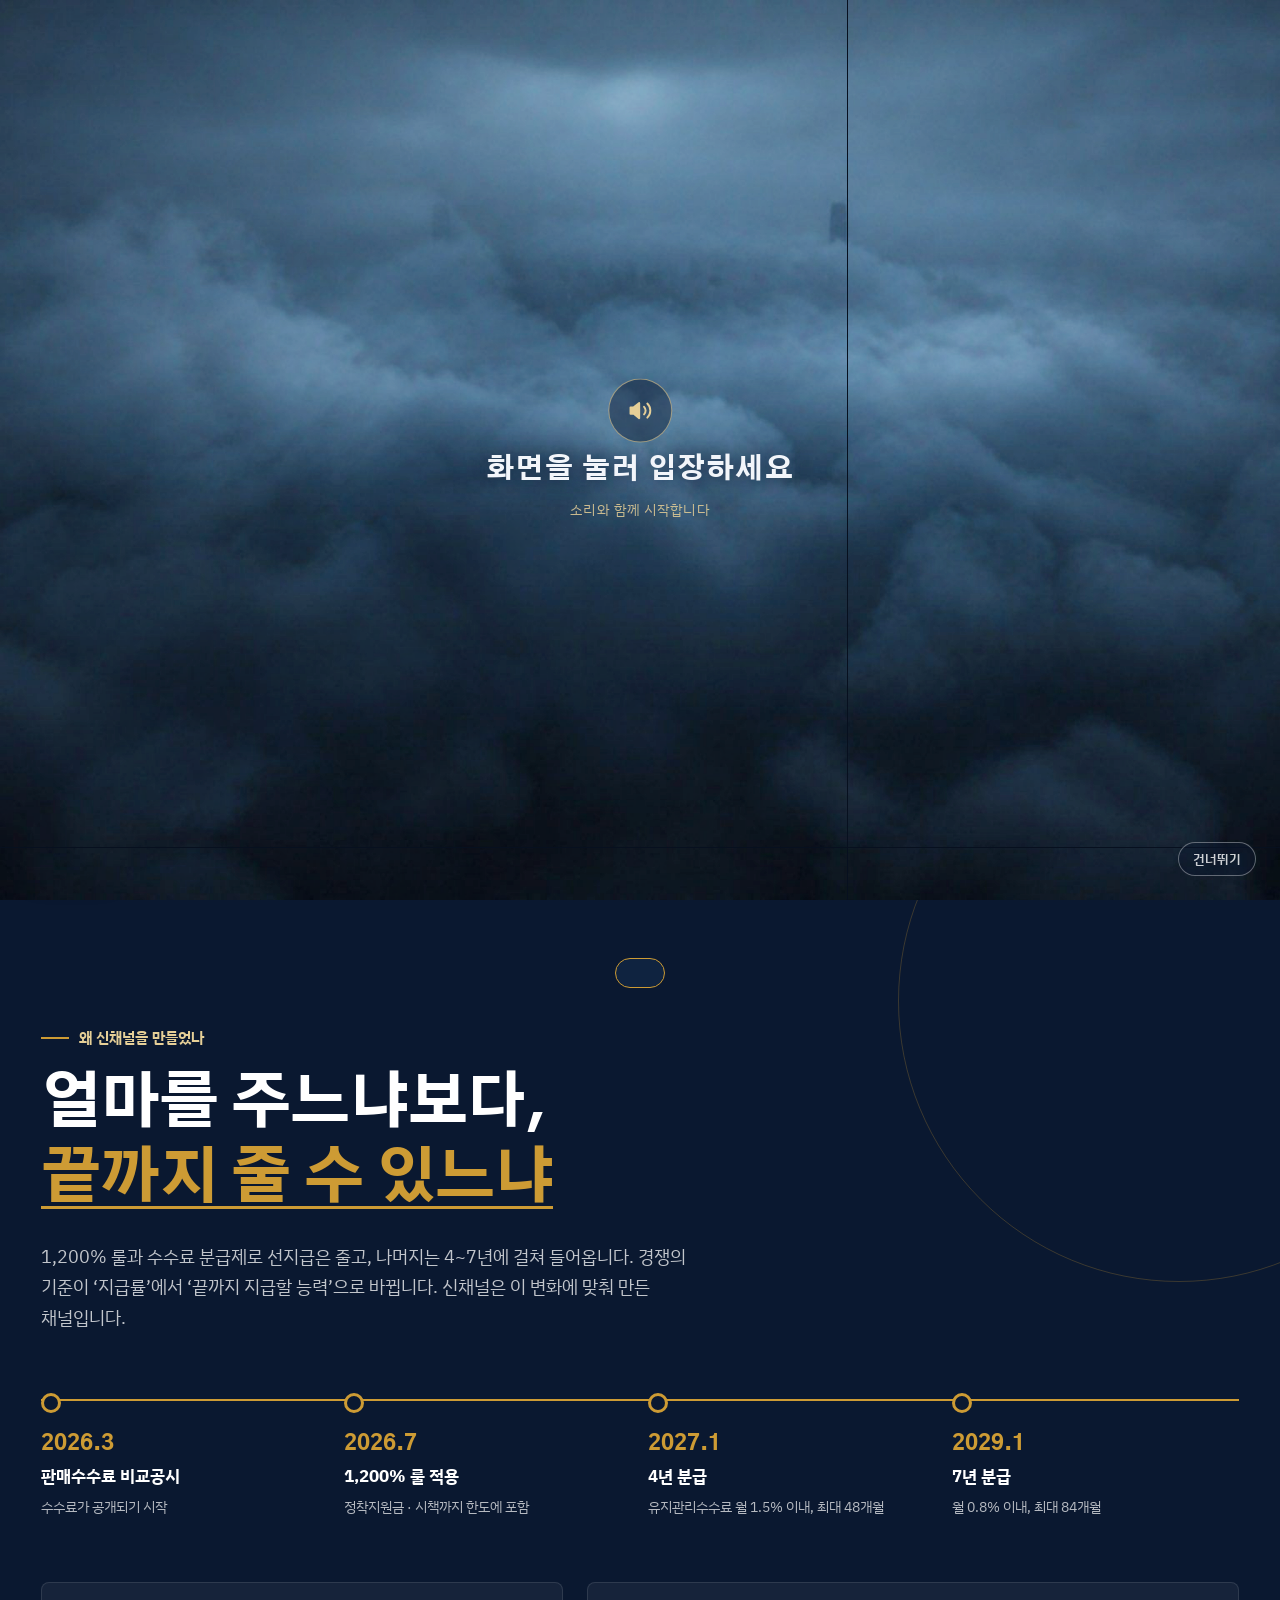
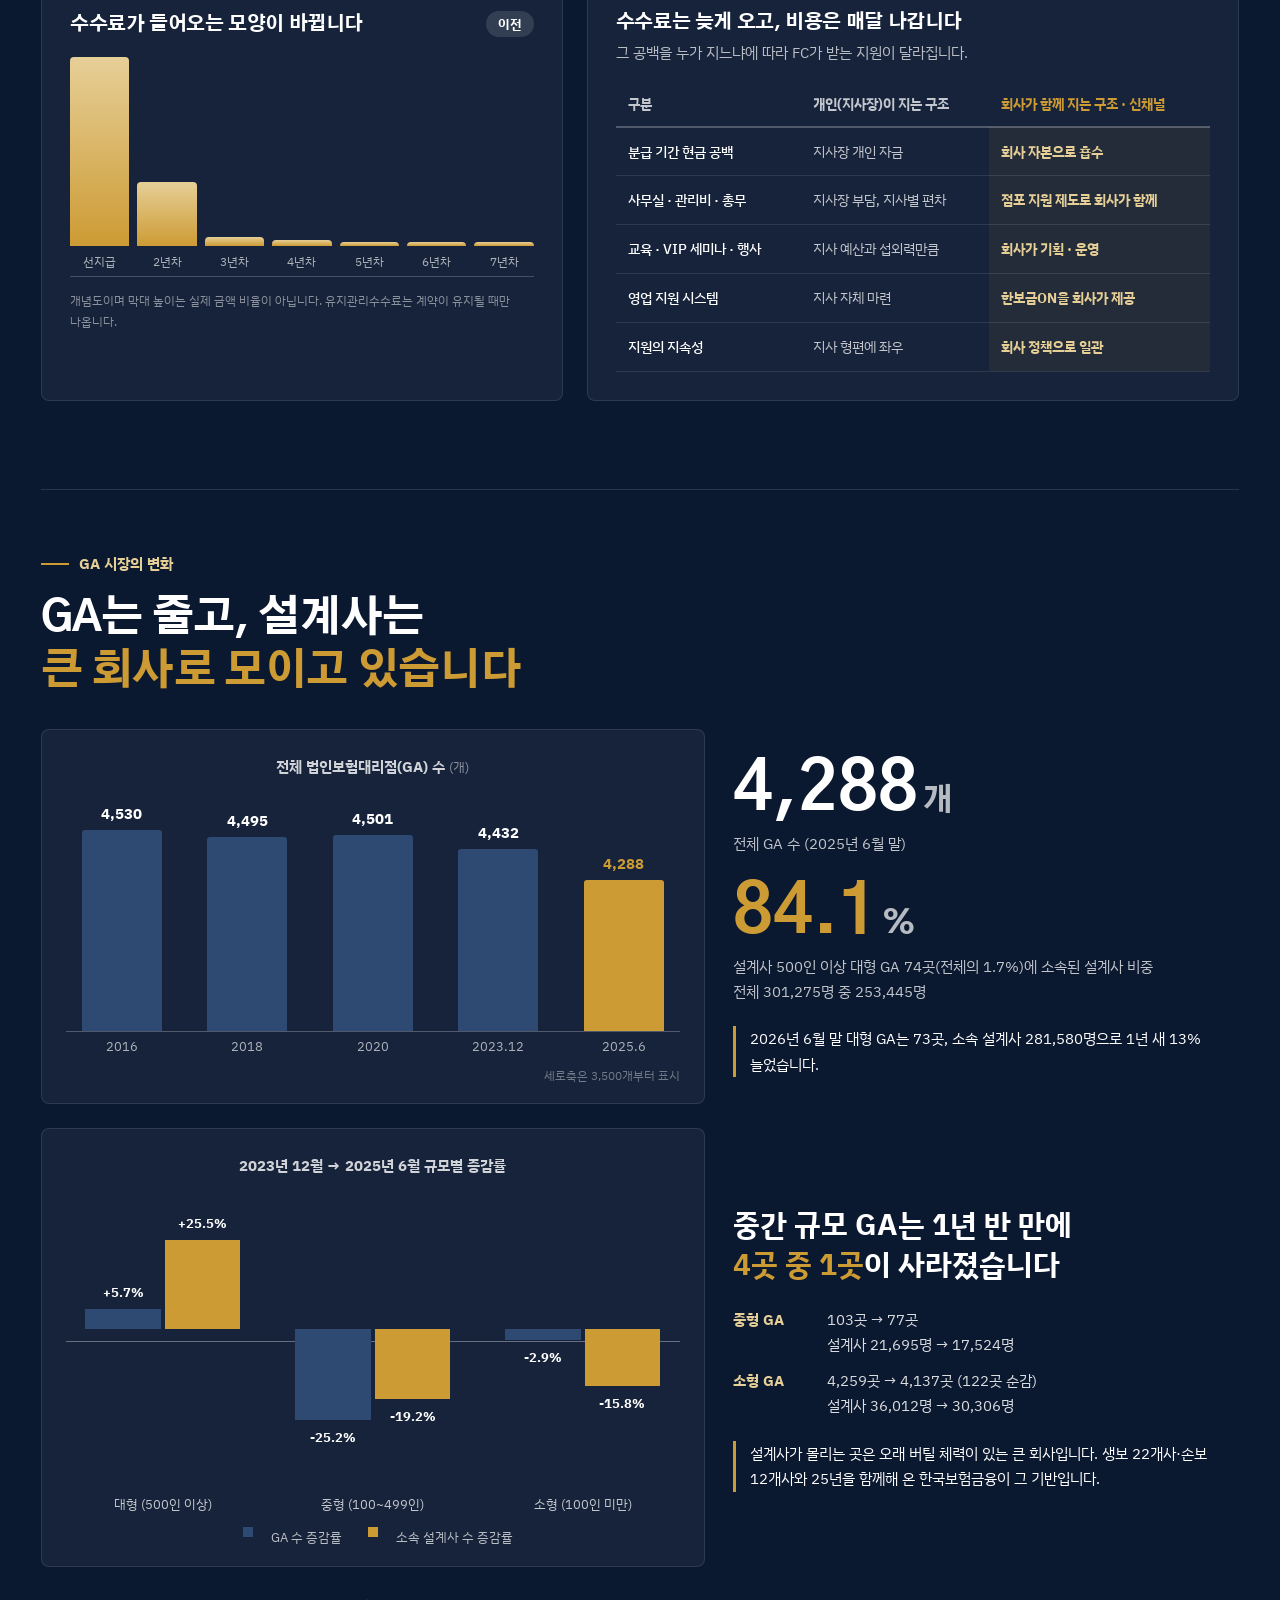
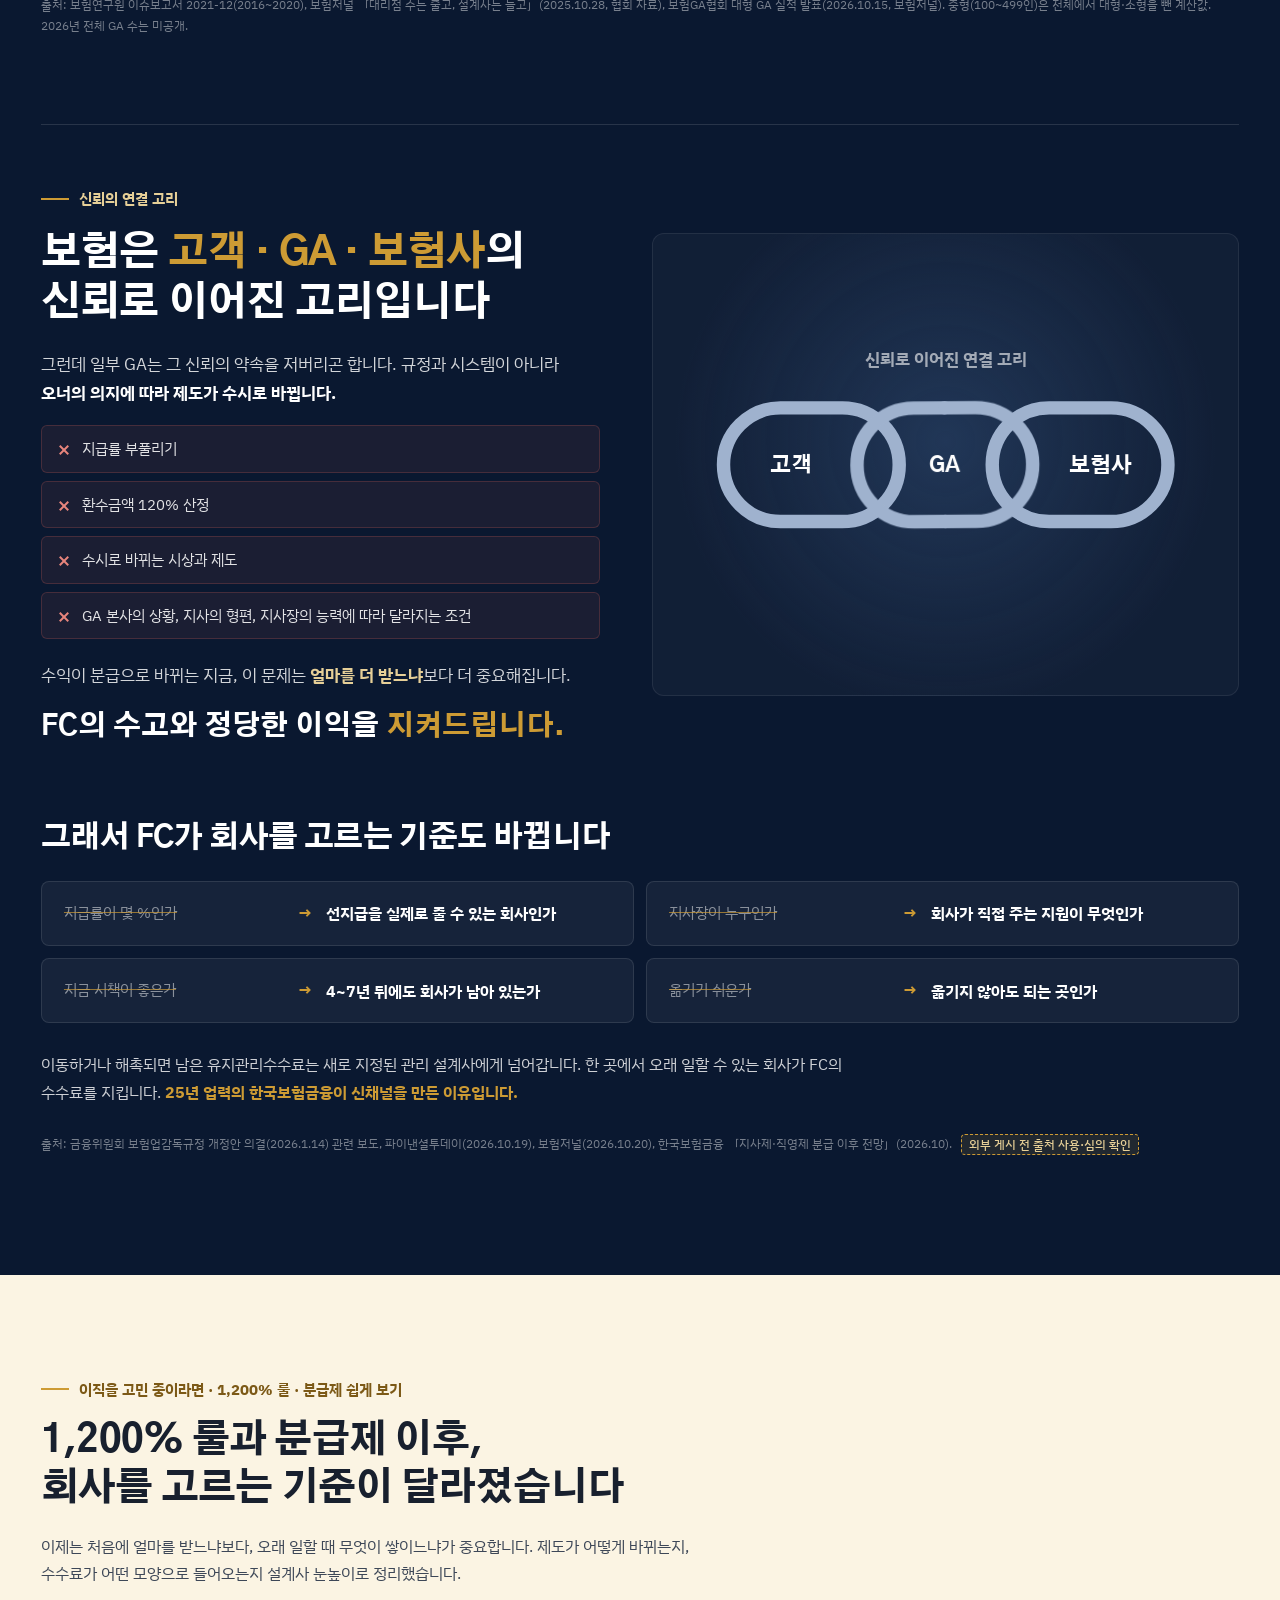
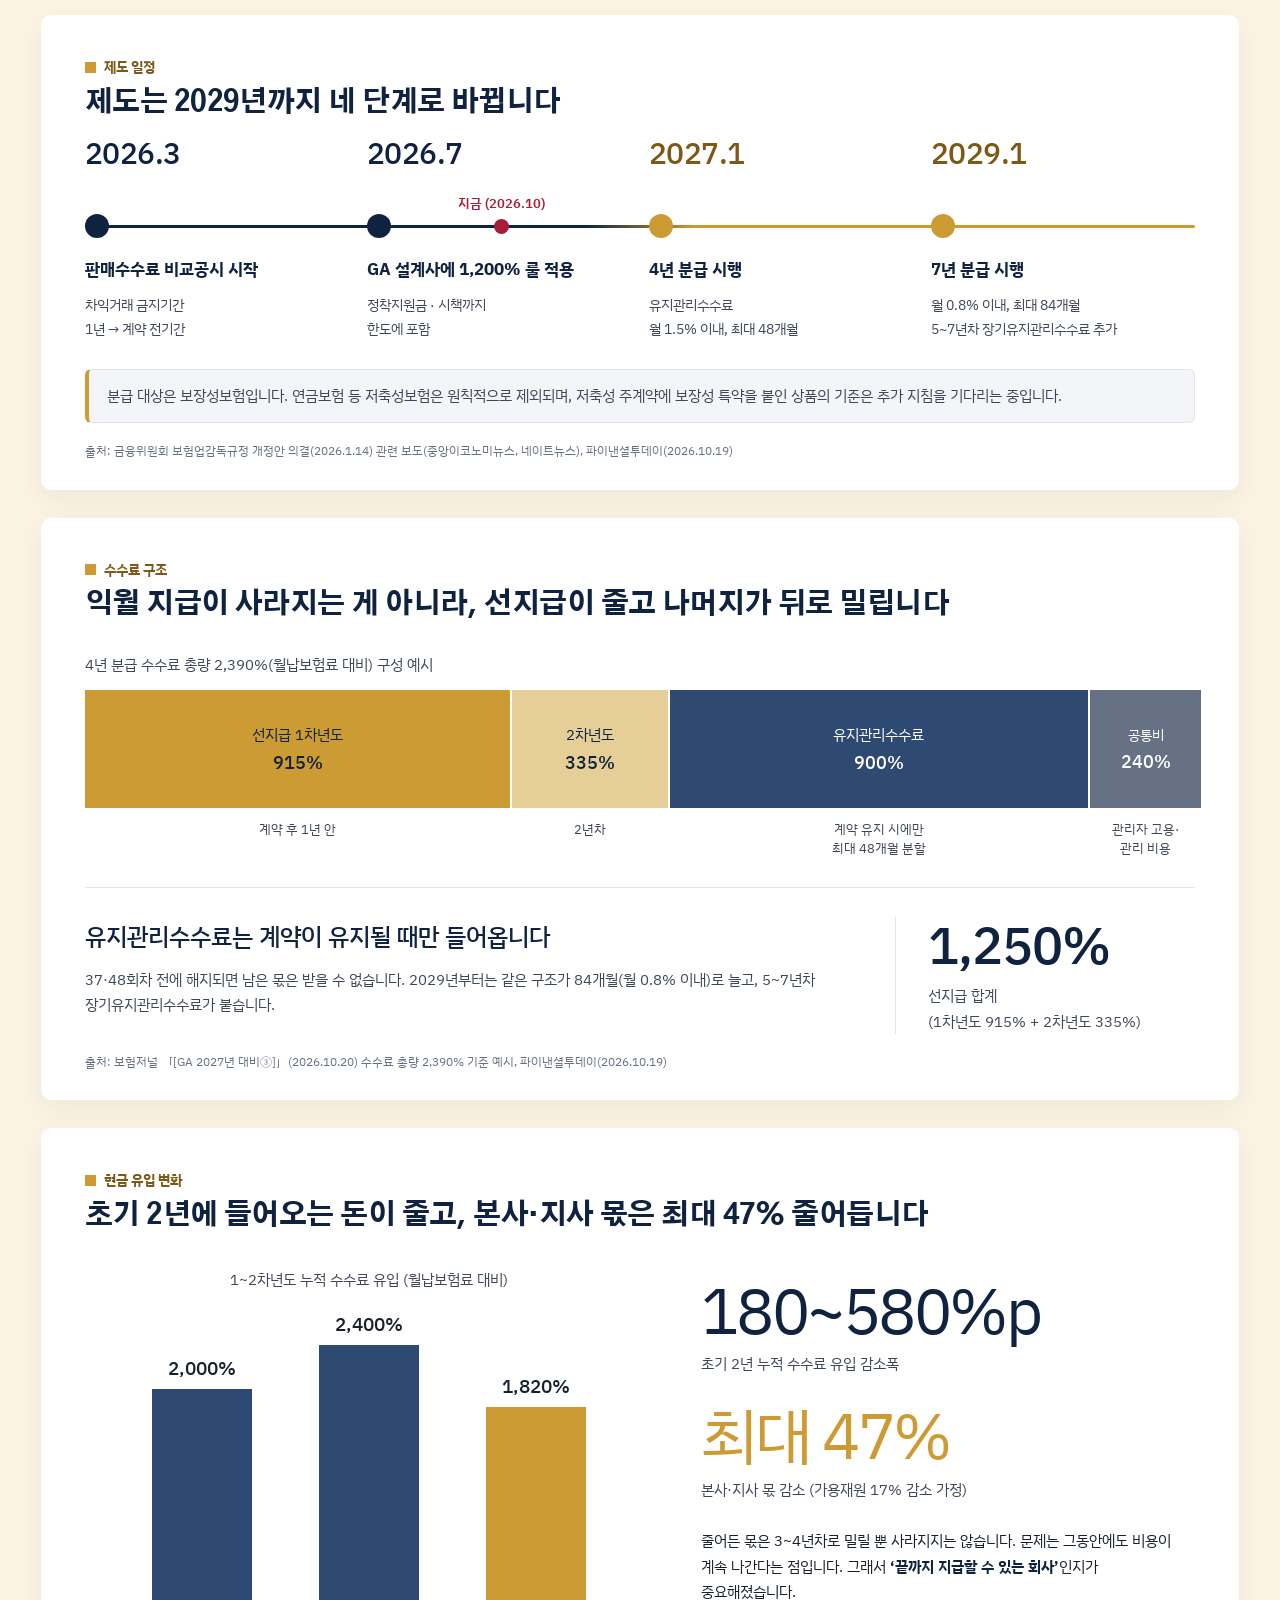
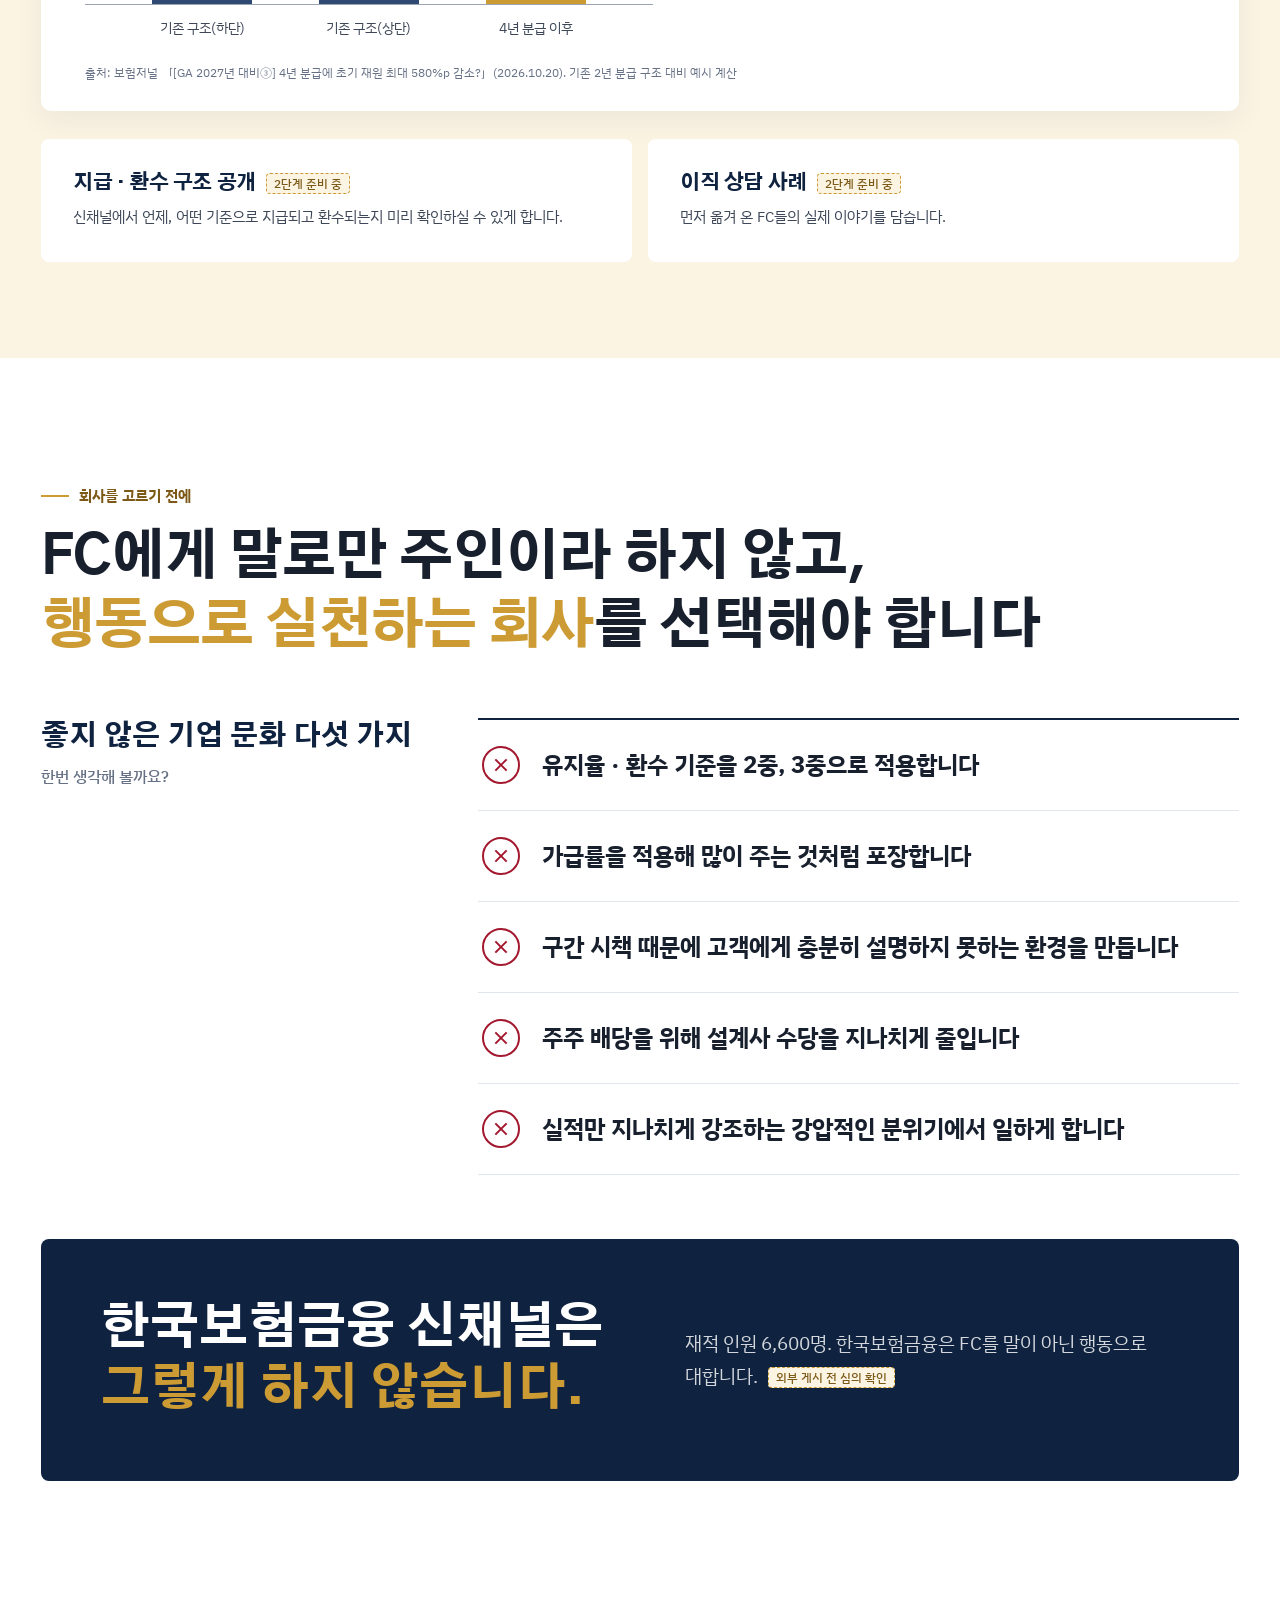
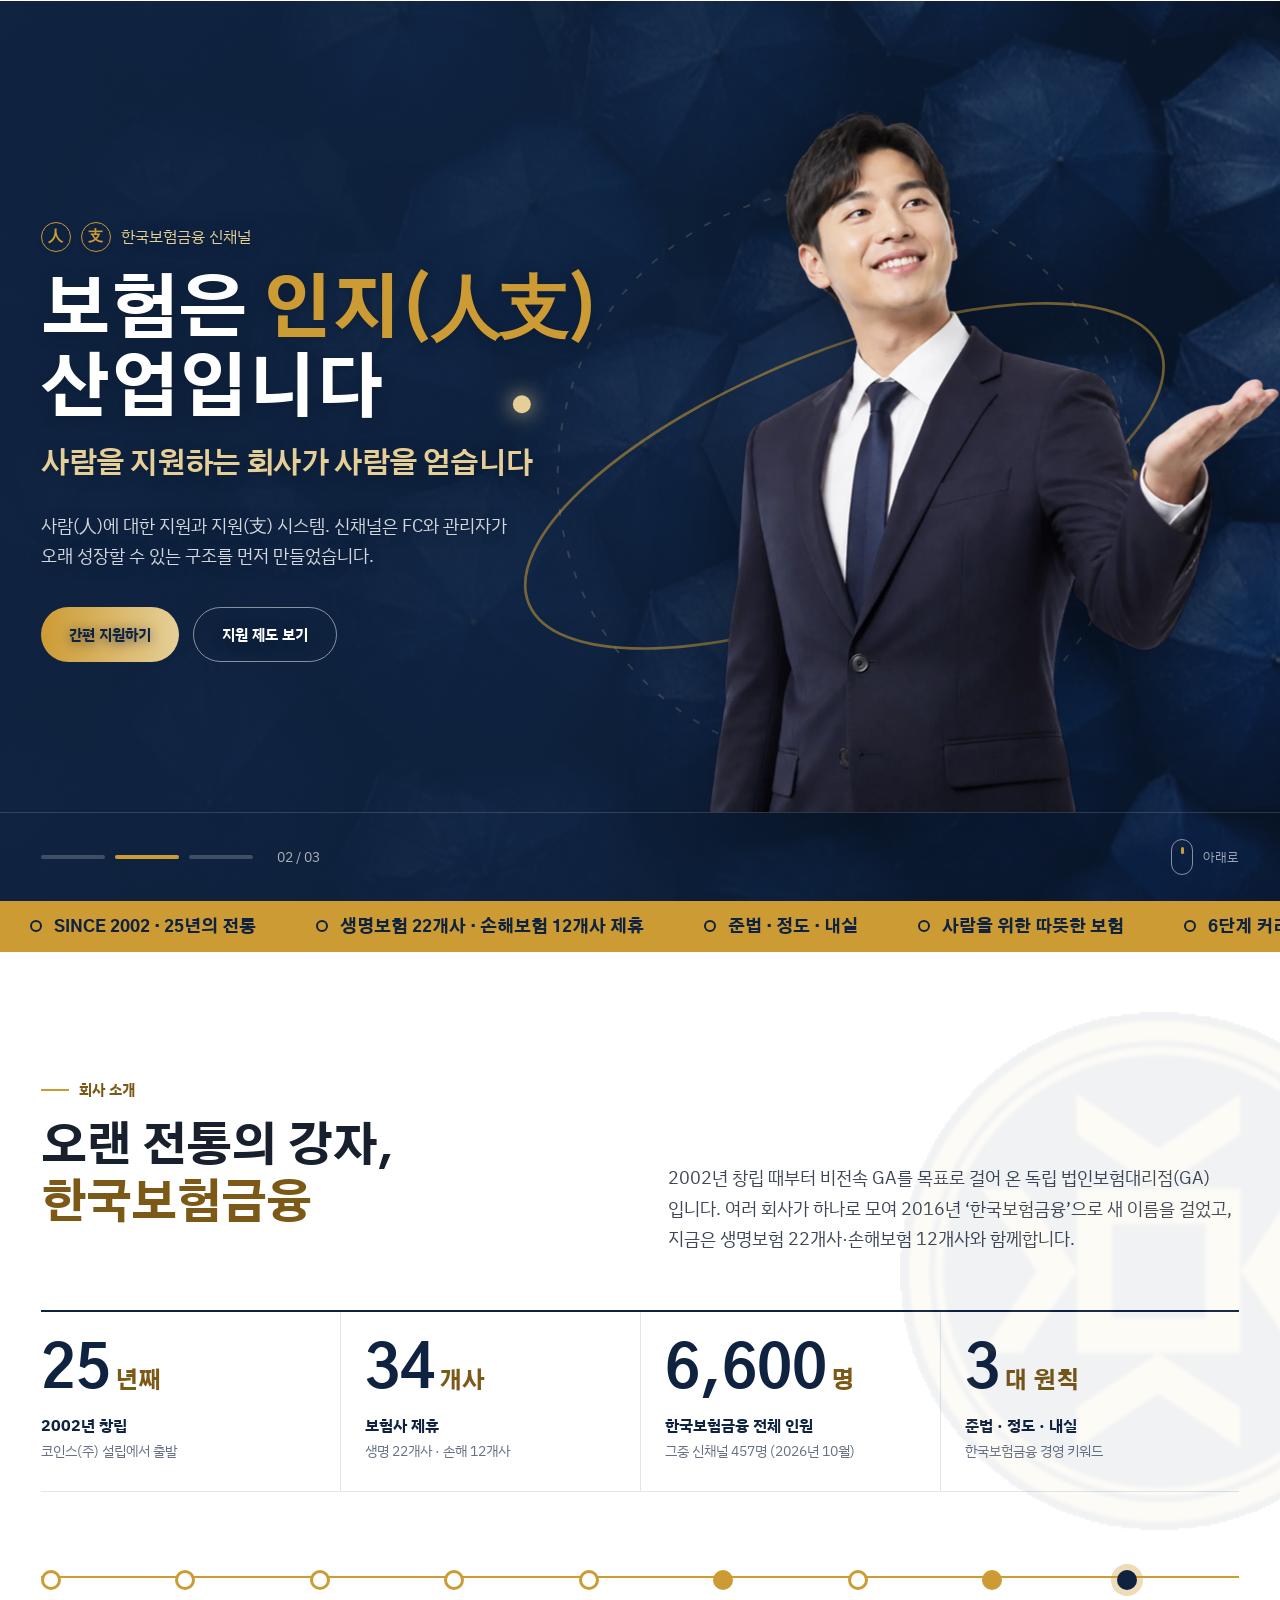
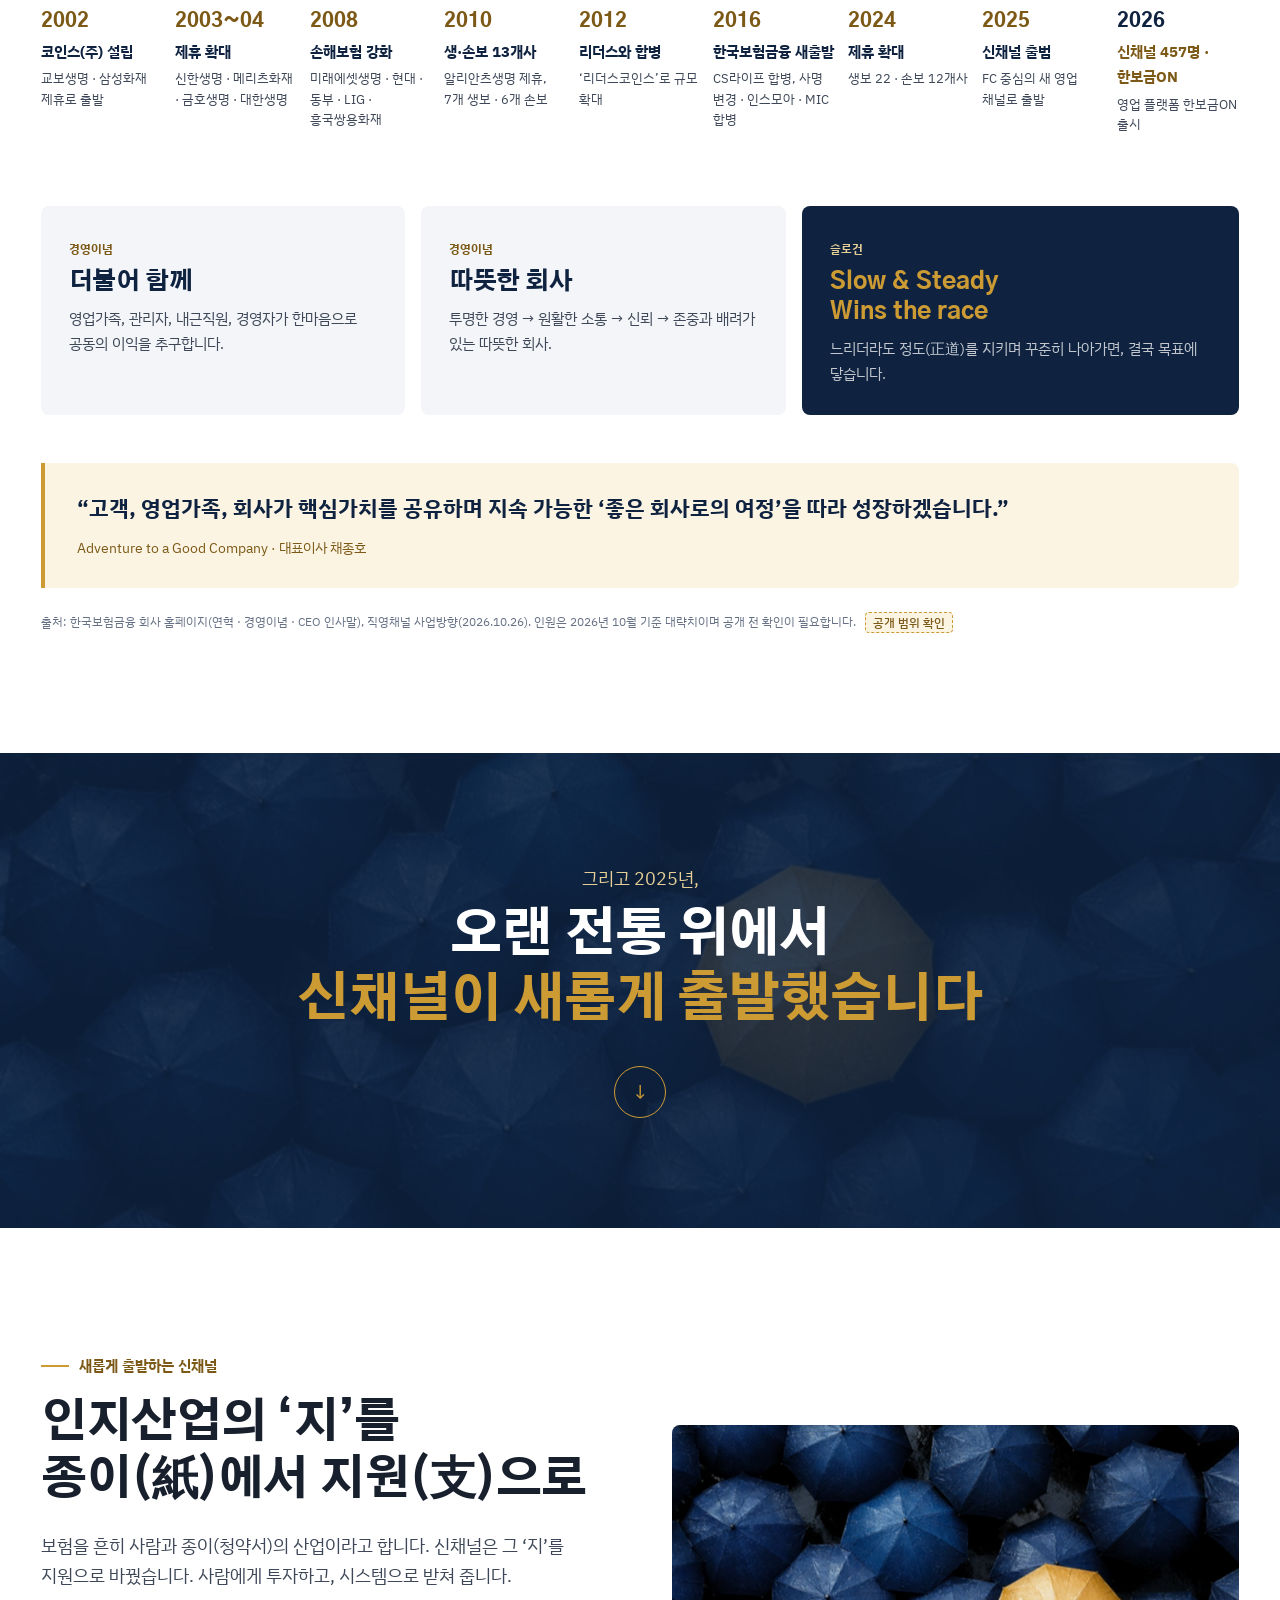
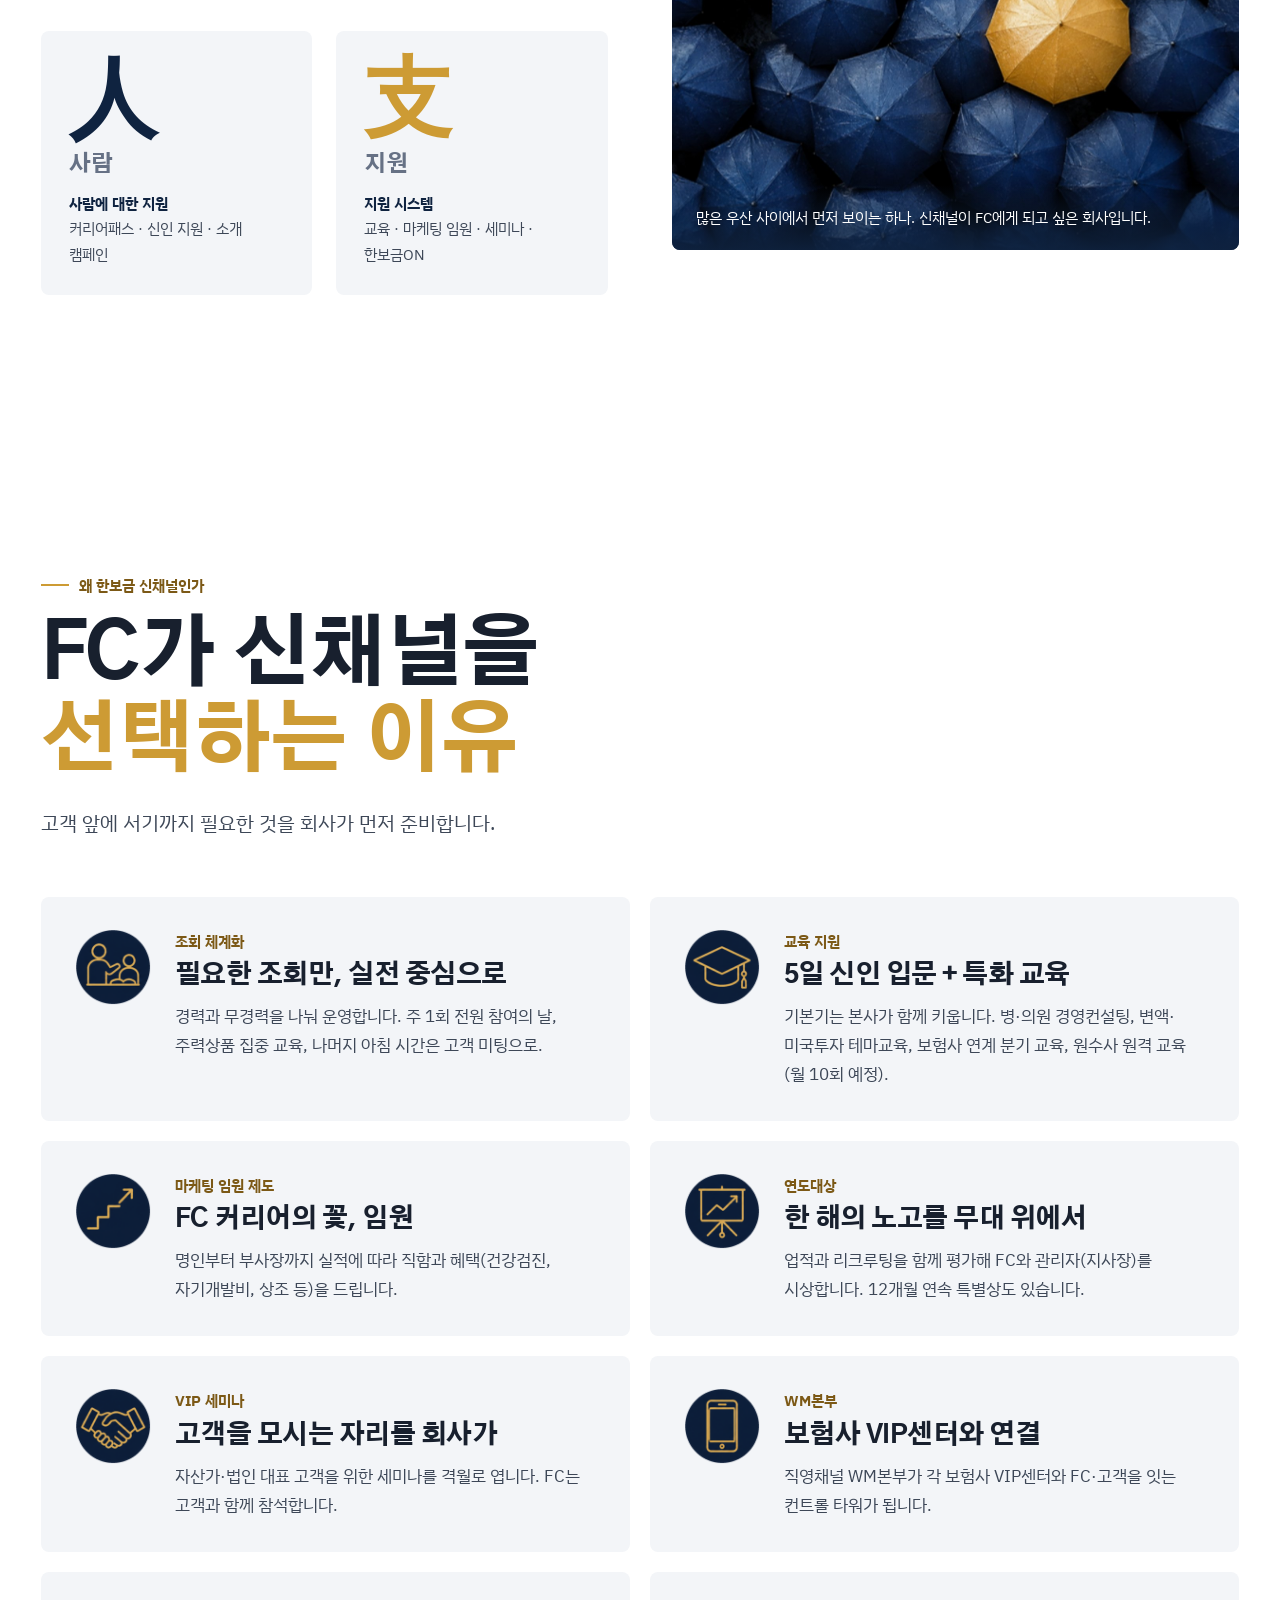
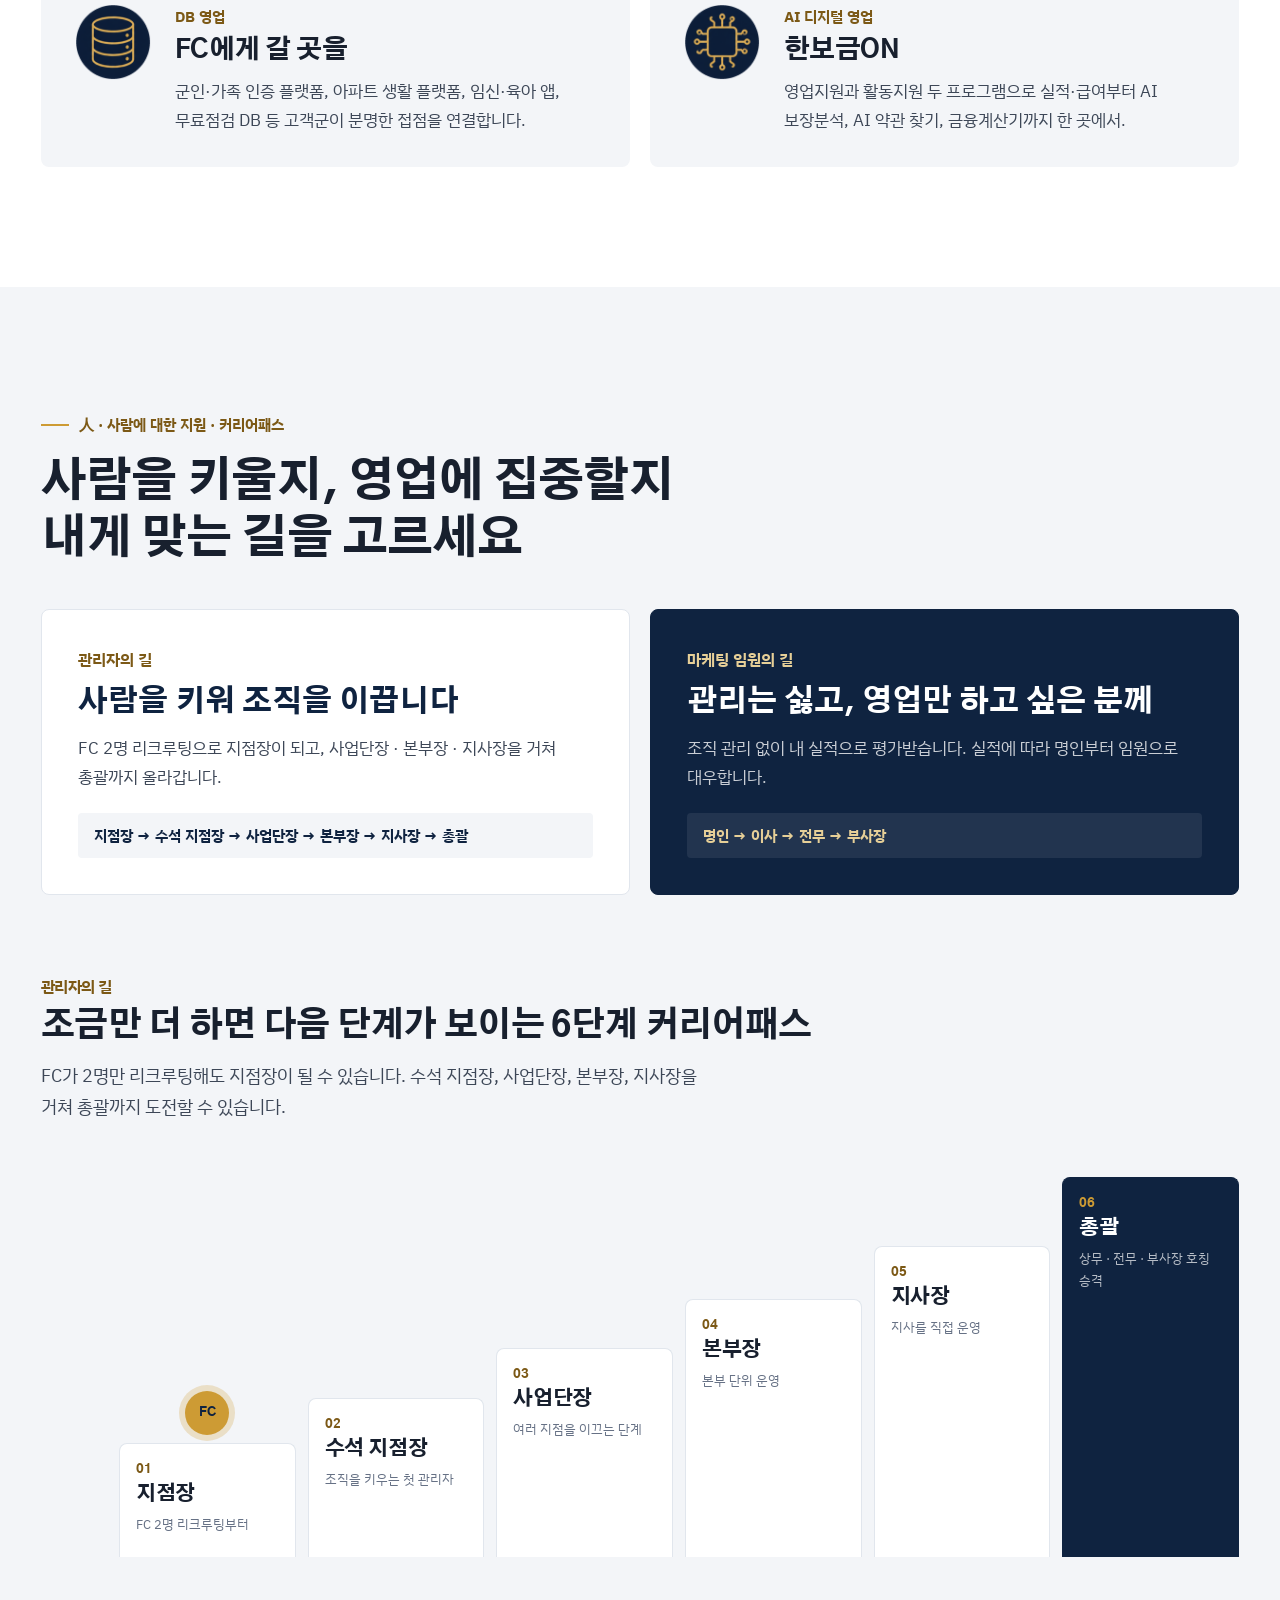
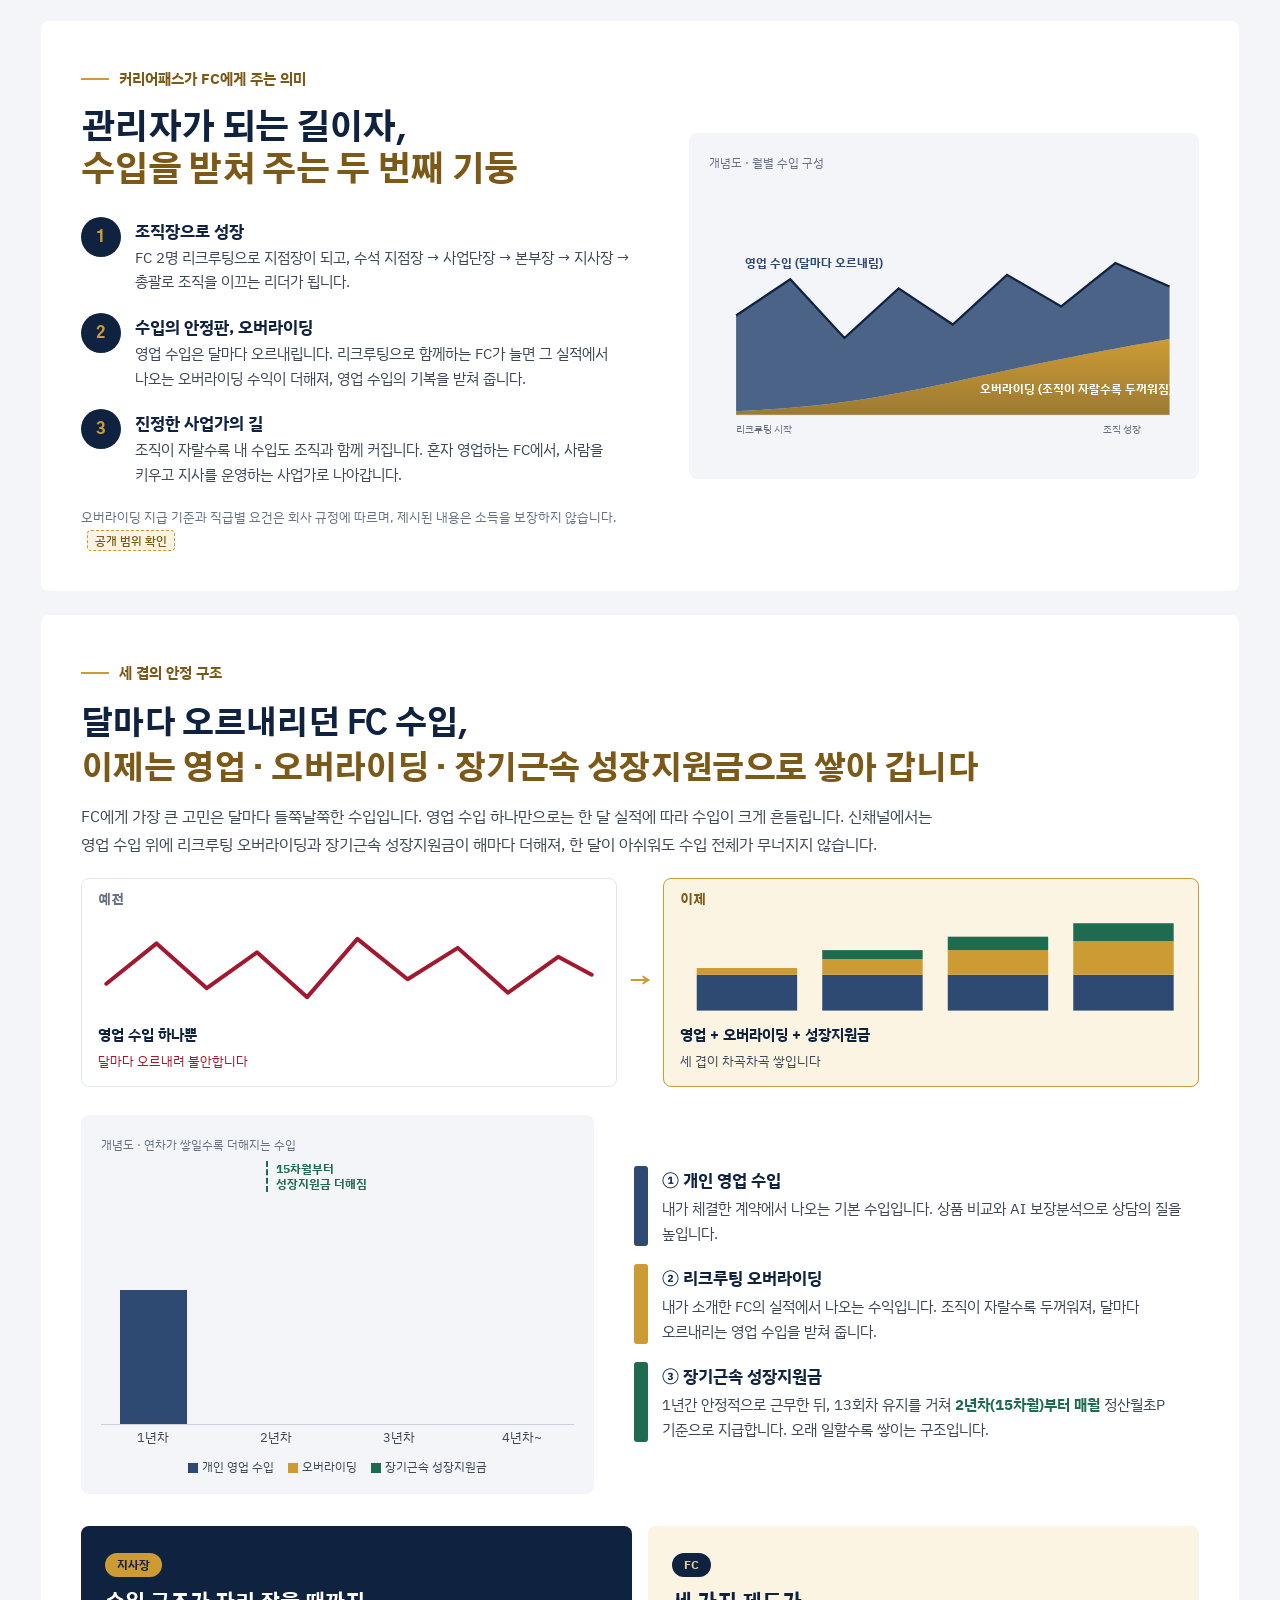
==== commit fe523b23: "지사 소개: 춘천지사 소개 영상·공간 사진 추가 Co-Authored-By: Claude Opus 5.5 <noreply@anthropic.com> Claude-Session: h" ====
--- a/r2/index.html
+++ b/r2/index.html
@@ -2,7 +2,7 @@
 <html lang="ko">
 <head>
 <meta charset="utf-8">
-<script>/* 최신 확인: 올린 뒤 브라우저가 옛 화면을 보여 주면 스스로 최신으로 다시 엽니다 */(function(){var B="20261105170538",p=location.protocol;if(p!=="http:"&&p!=="https:")return;var R=(/\/(v2|r2)\//.test(location.pathname)?"../":"")+"build.txt";function chk(){if(!window.fetch)return;fetch(R+"?t="+Date.now(),{cache:"no-store"}).then(function(r){return r.ok?r.text():""}).then(function(t){t=(t||"").trim();if(!/^\d{14}$/.test(t)||t<=B)return;var q=new URLSearchParams(location.search);if(q.get("b")===t)return;q.set("b",t);location.replace(location.pathname+"?"+q.toString()+location.hash);}).catch(function(){});}chk();document.addEventListener("visibilitychange",function(){if(!document.hidden)chk();});})();</script>
+<script>/* 최신 확인: 올린 뒤 브라우저가 옛 화면을 보여 주면 스스로 최신으로 다시 엽니다 */(function(){var B="20261105170653",p=location.protocol;if(p!=="http:"&&p!=="https:")return;var R=(/\/(v2|r2)\//.test(location.pathname)?"../":"")+"build.txt";function chk(){if(!window.fetch)return;fetch(R+"?t="+Date.now(),{cache:"no-store"}).then(function(r){return r.ok?r.text():""}).then(function(t){t=(t||"").trim();if(!/^\d{14}$/.test(t)||t<=B)return;var q=new URLSearchParams(location.search);if(q.get("b")===t)return;q.set("b",t);location.replace(location.pathname+"?"+q.toString()+location.hash);}).catch(function(){});}chk();document.addEventListener("visibilitychange",function(){if(!document.hidden)chk();});})();</script>
 <meta name="viewport" content="width=device-width, initial-scale=1">
 <title>한국보험금융 신채널 · Career Information Session</title>
 <meta name="description" content="사람(人)을 지원(支)하는 회사, 한국보험금융 신채널. 커리어패스, 신인 지원, 교육, 영업 플랫폼 한보금ON, 모집 안내.">
@@ -2616,12 +2616,12 @@
 /* 간편 지원: 아직 접수처가 연결되지 않아 안내만 띄움 */
 function applyForm(e){e.preventDefault();var t=document.getElementById('toast');t.textContent='초안 화면입니다. 접수처(구글 폼 등)를 연결하면 실제로 신청됩니다.';t.classList.add('show');setTimeout(function(){t.classList.remove('show')},3500);return false;}
 </script>
-<script src="../js/sound.js?b=20261105170538"></script>
-<script src="../js/branches.js?b=20261105170538"></script>
-<script src="../js/korea-map.js?b=20261105170538"></script>
-<script src="../js/kmap.js?b=20261105170538"></script>
-<script src="../js/reveal-lib.js?b=20261105170538"></script>
-<script src="../js/present.js?b=20261105170538"></script>
+<script src="../js/sound.js?b=20261105170653"></script>
+<script src="../js/branches.js?b=20261105170653"></script>
+<script src="../js/korea-map.js?b=20261105170653"></script>
+<script src="../js/kmap.js?b=20261105170653"></script>
+<script src="../js/reveal-lib.js?b=20261105170653"></script>
+<script src="../js/present.js?b=20261105170653"></script>
 <script>
 /* 당신 곁에 한국보험금융: 지도 2개 + 지사 카드 (카드 ↔ 지도 점 함께 강조) */
 (function(){
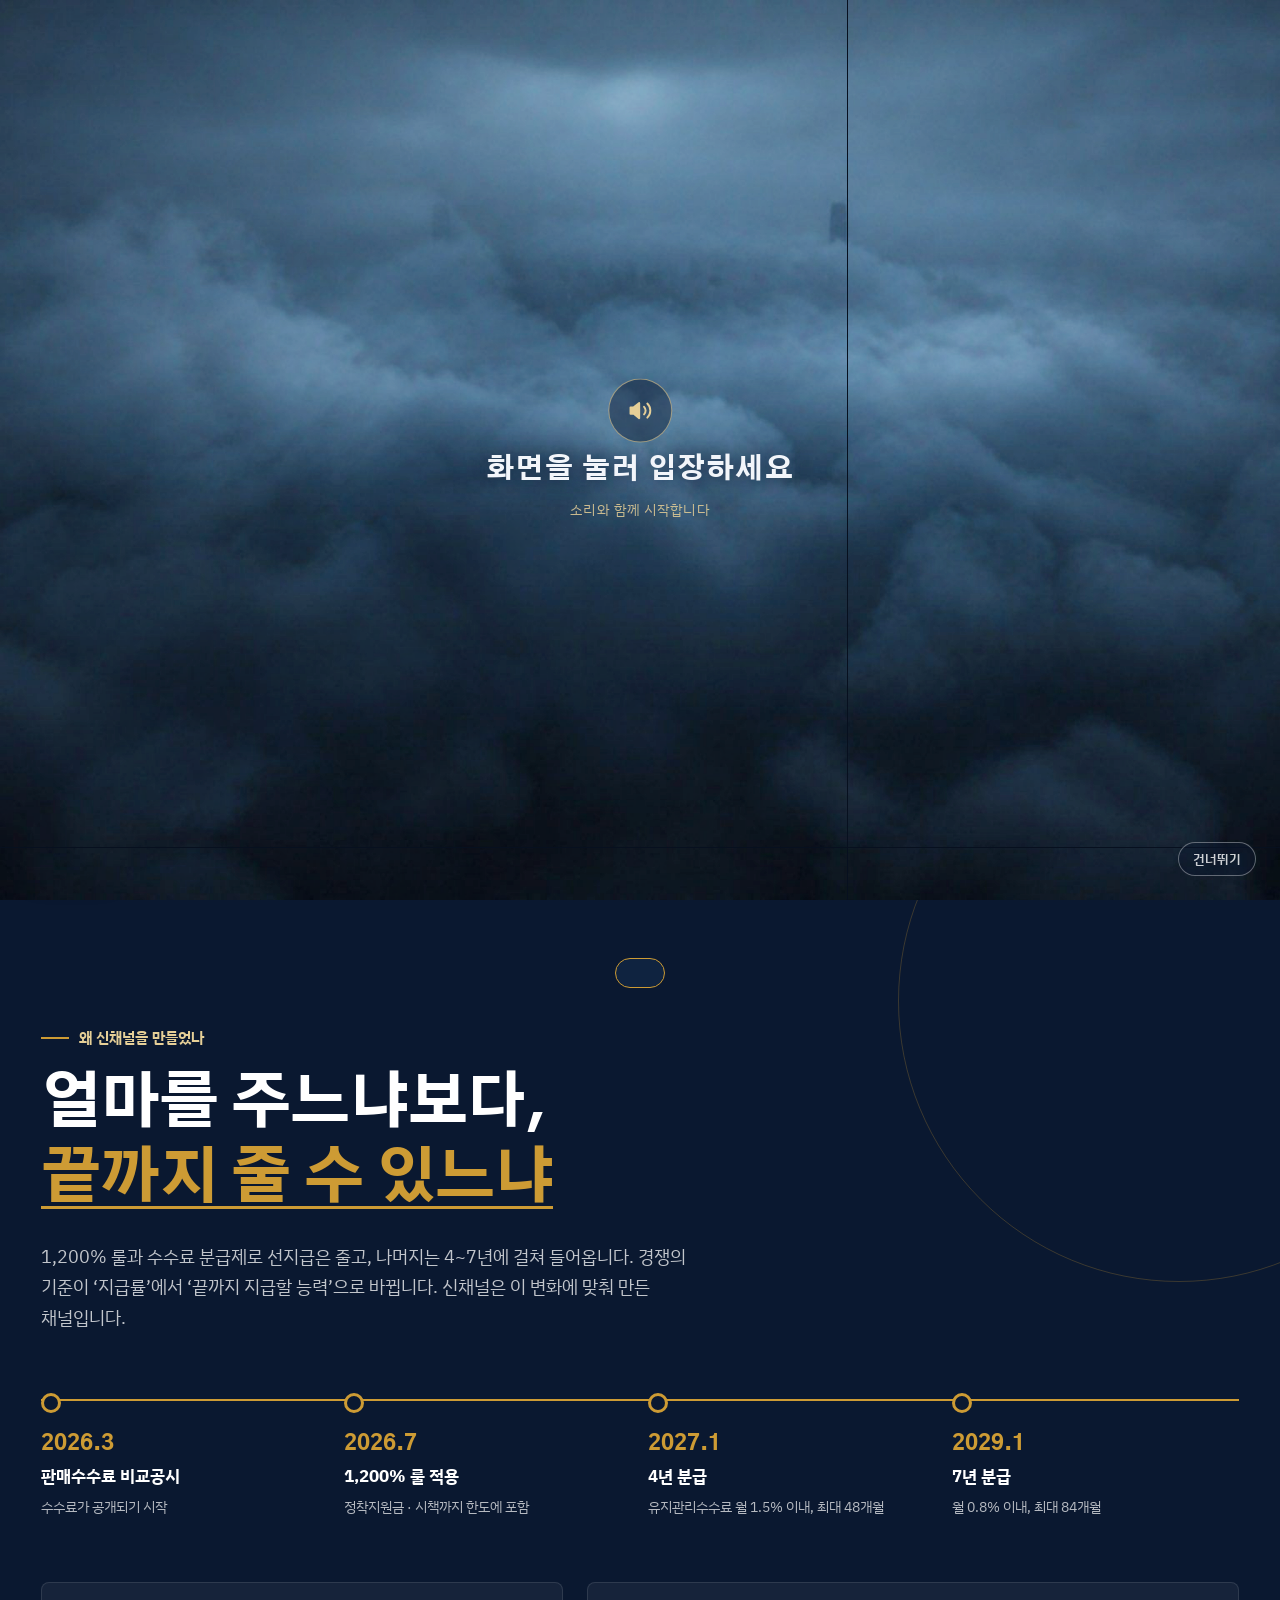
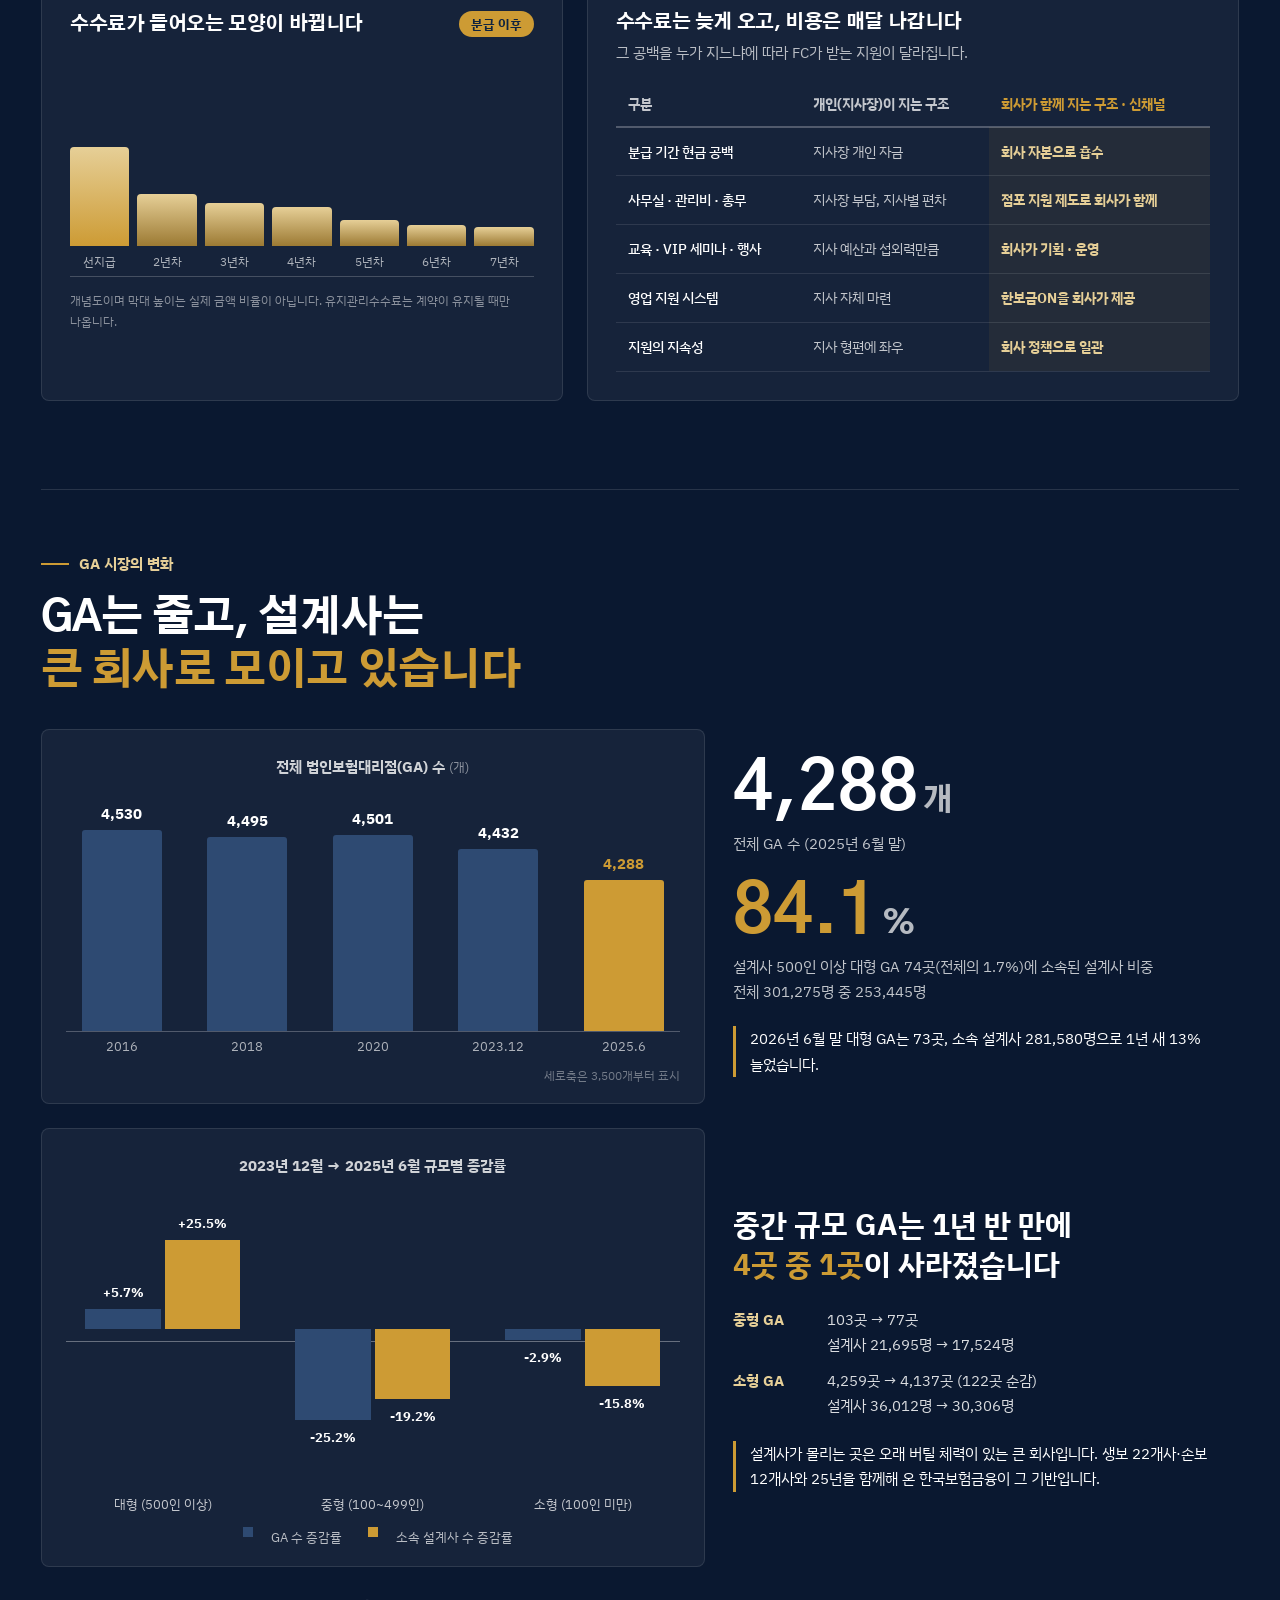
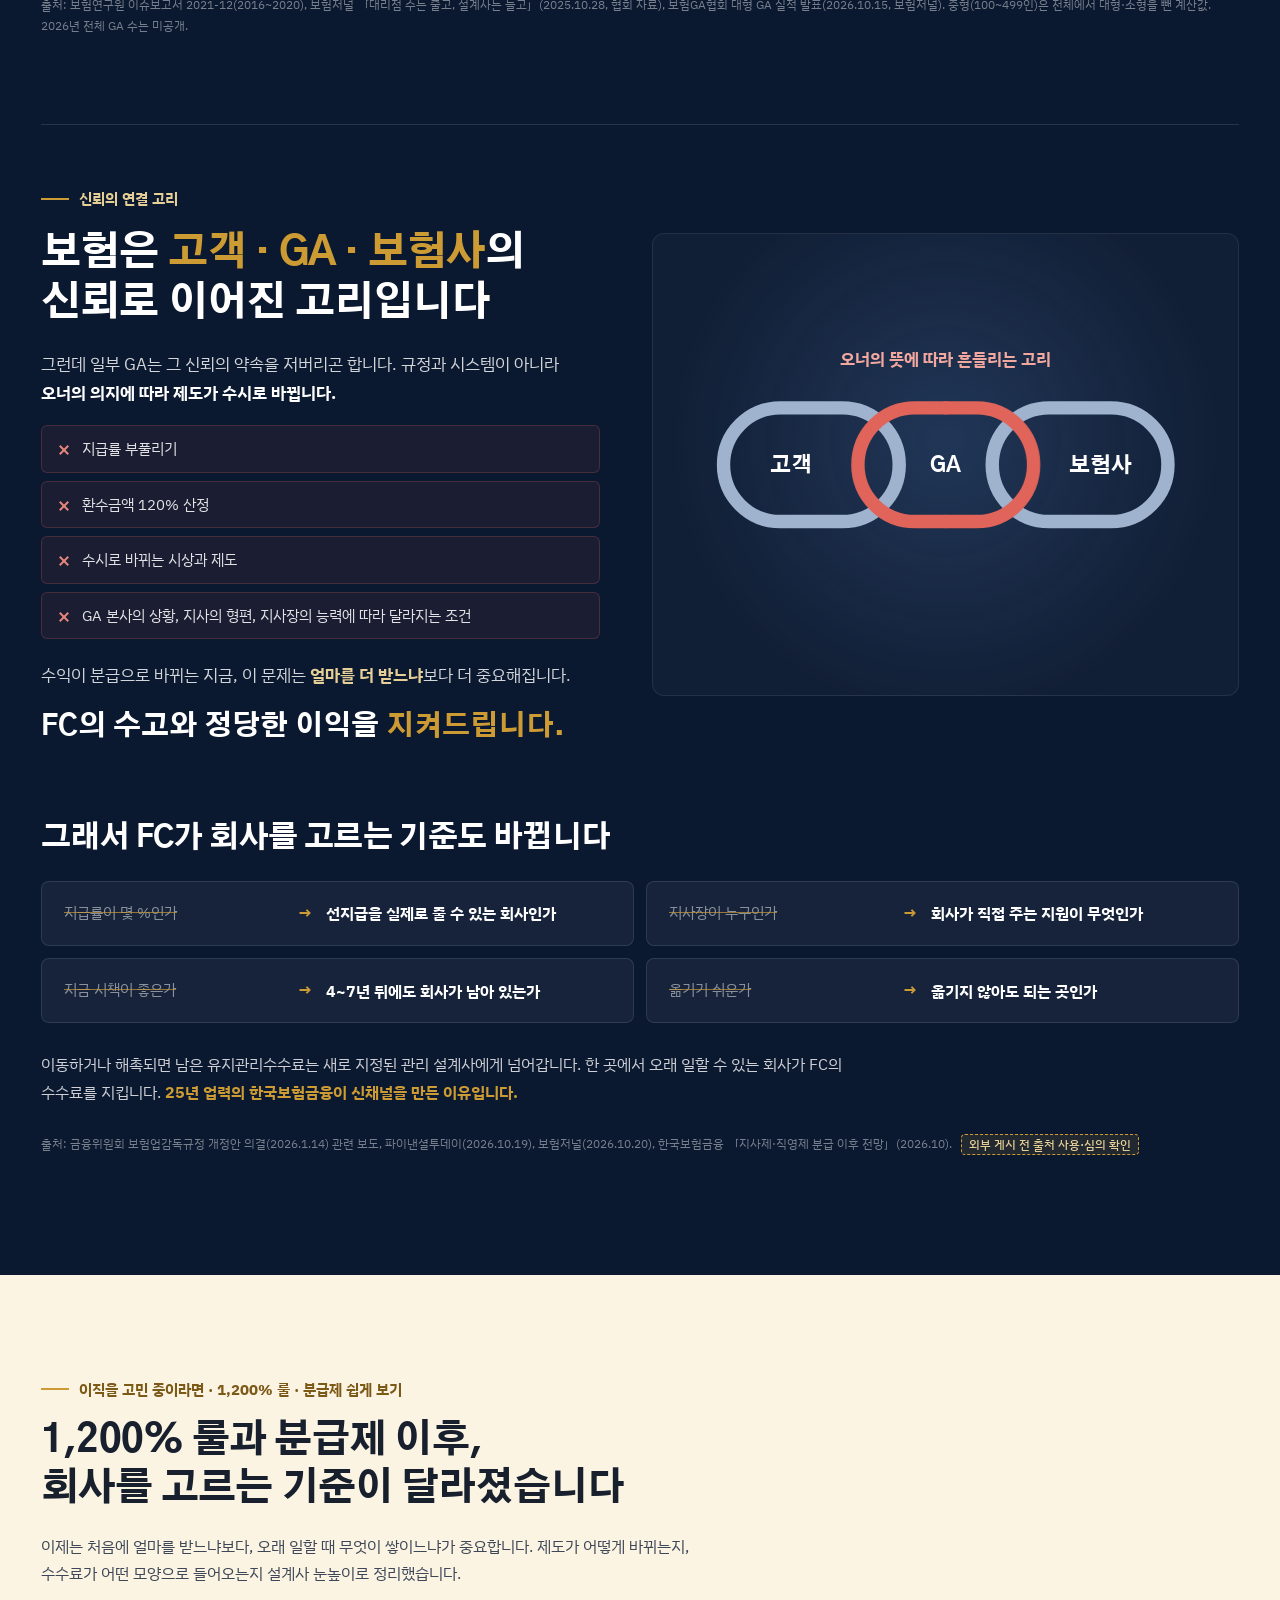
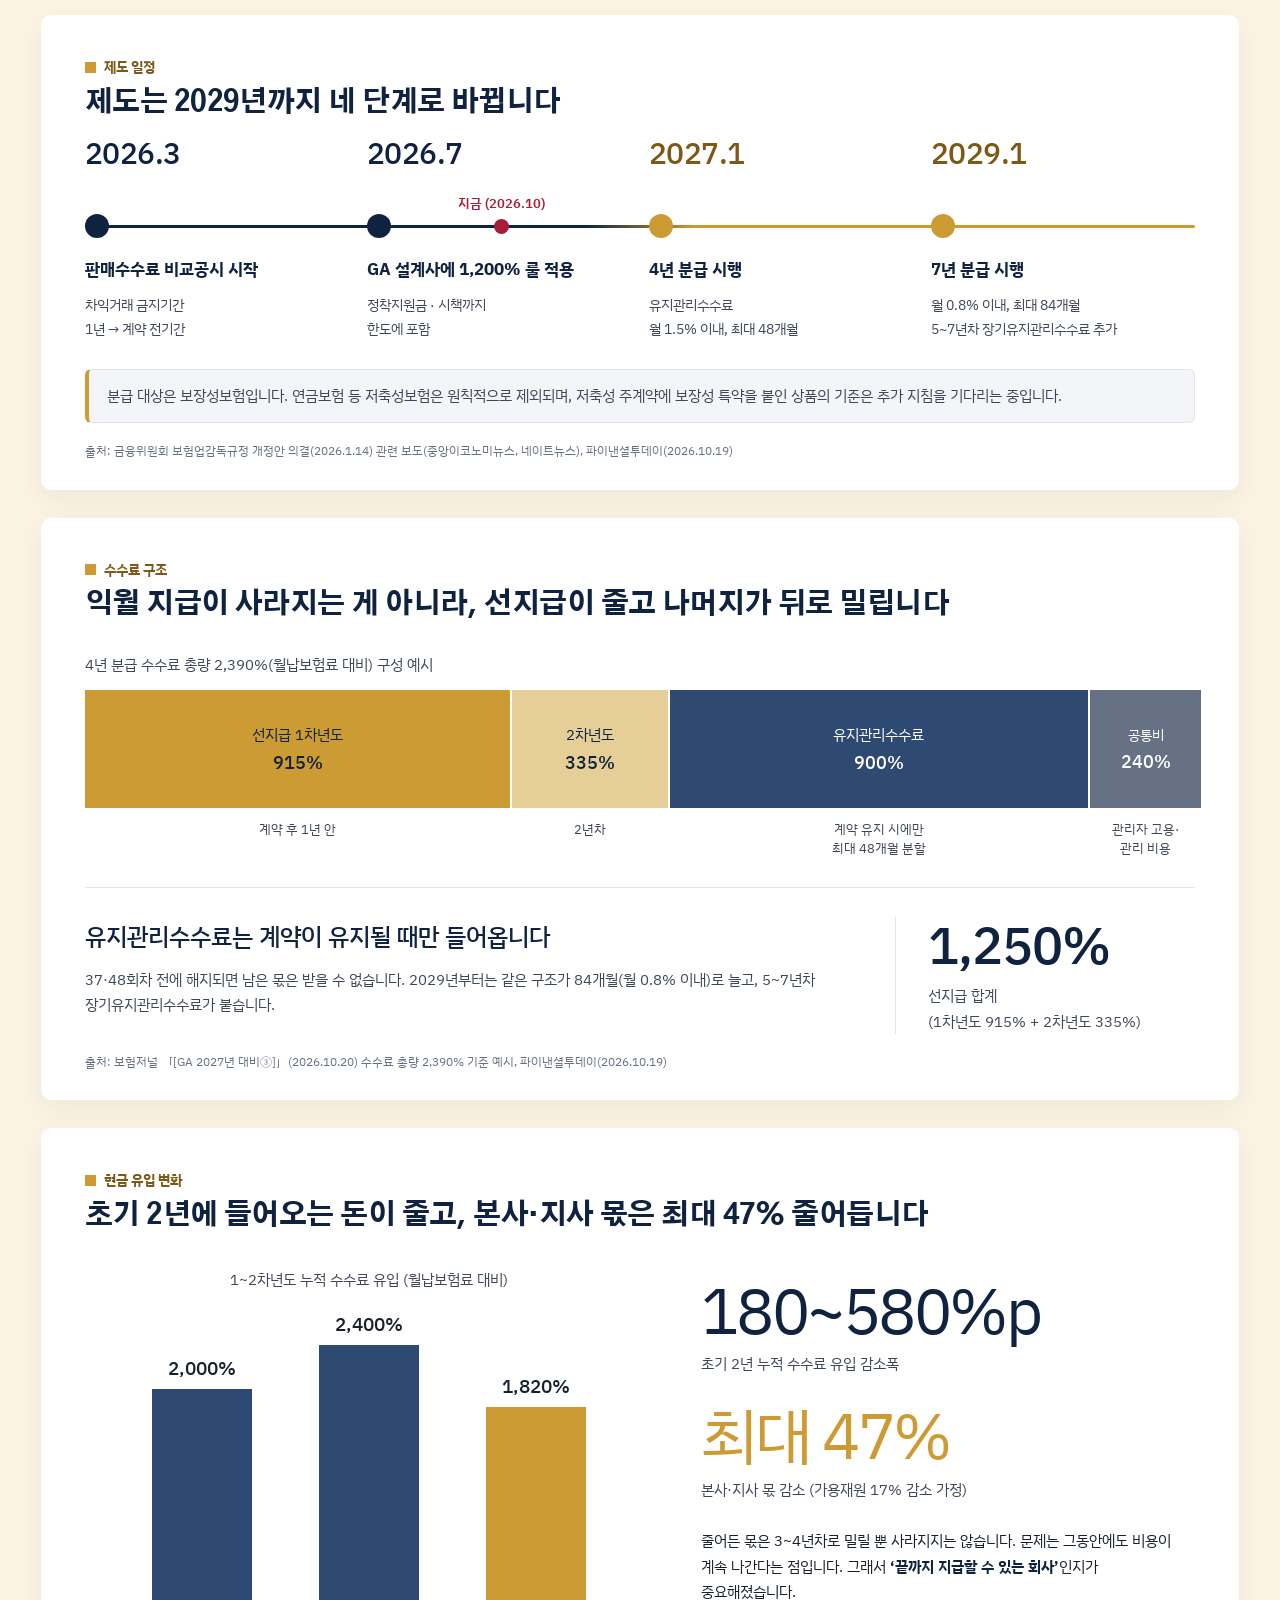
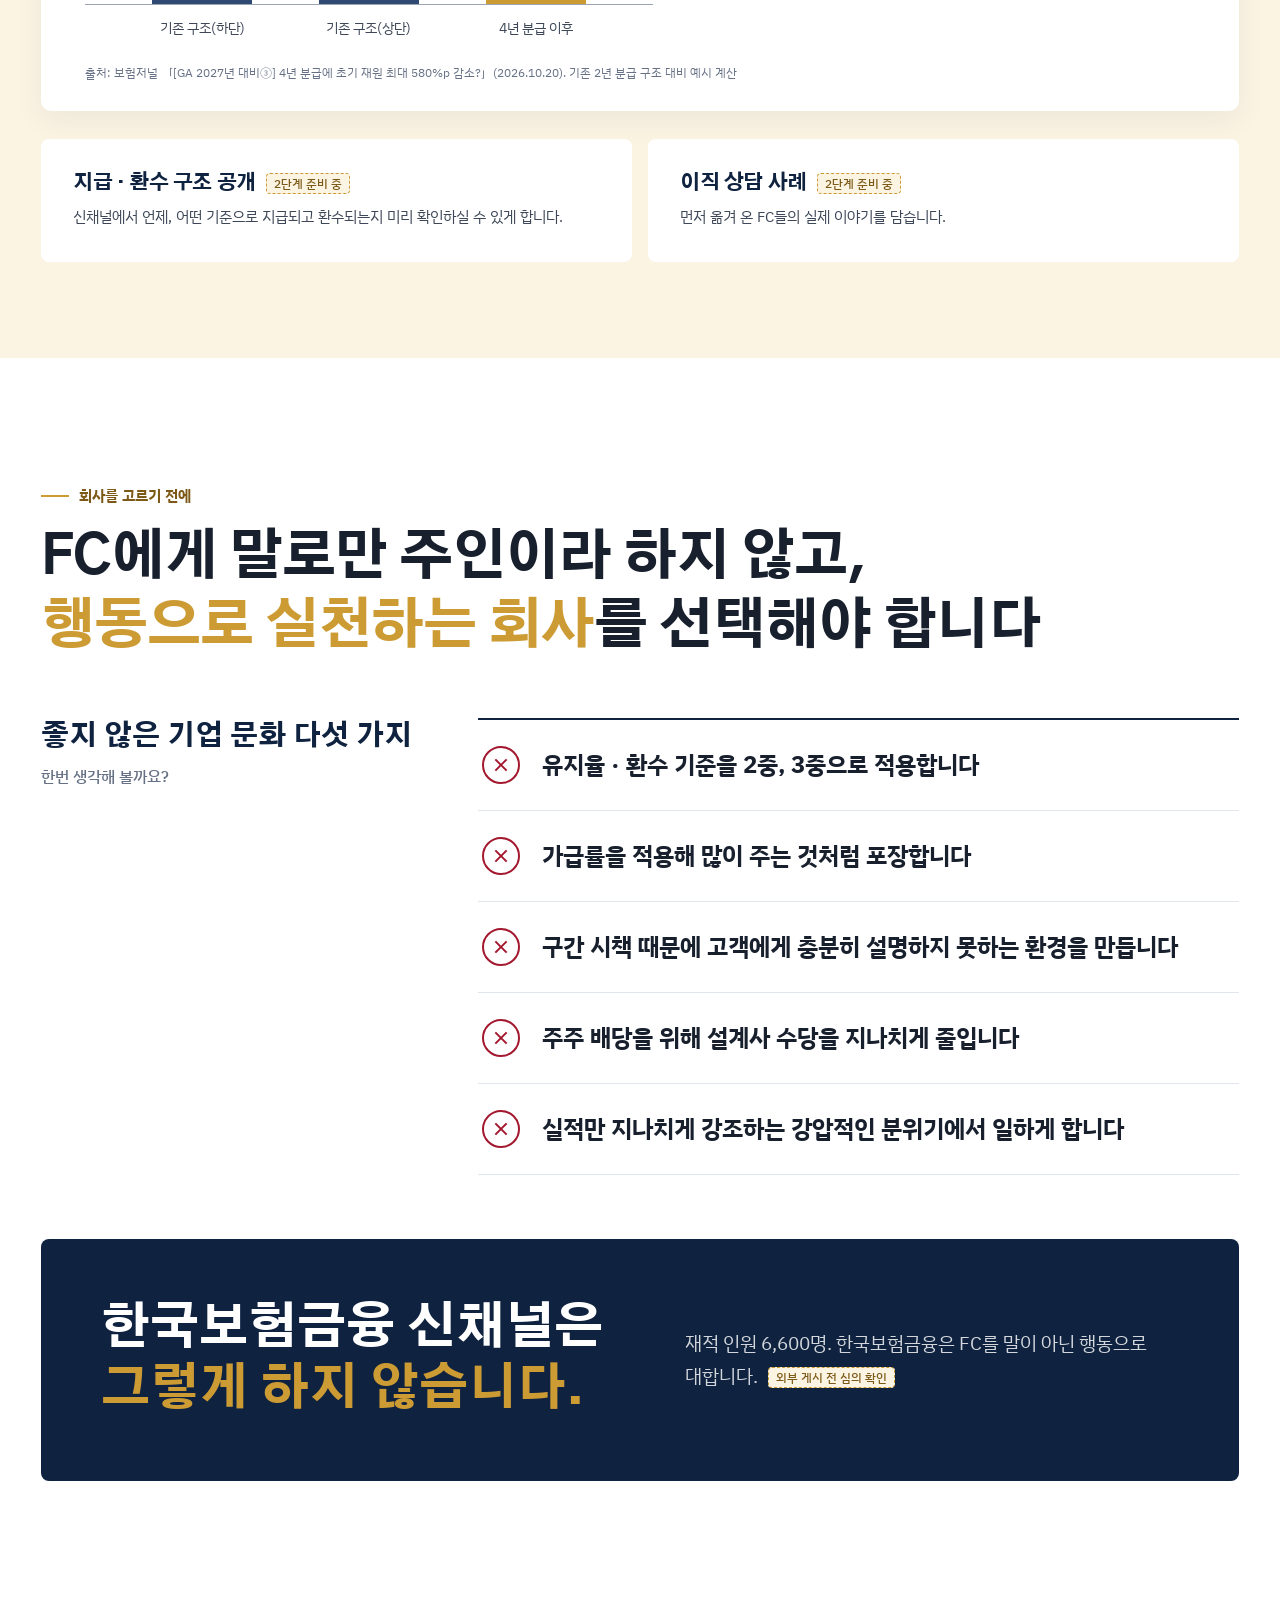
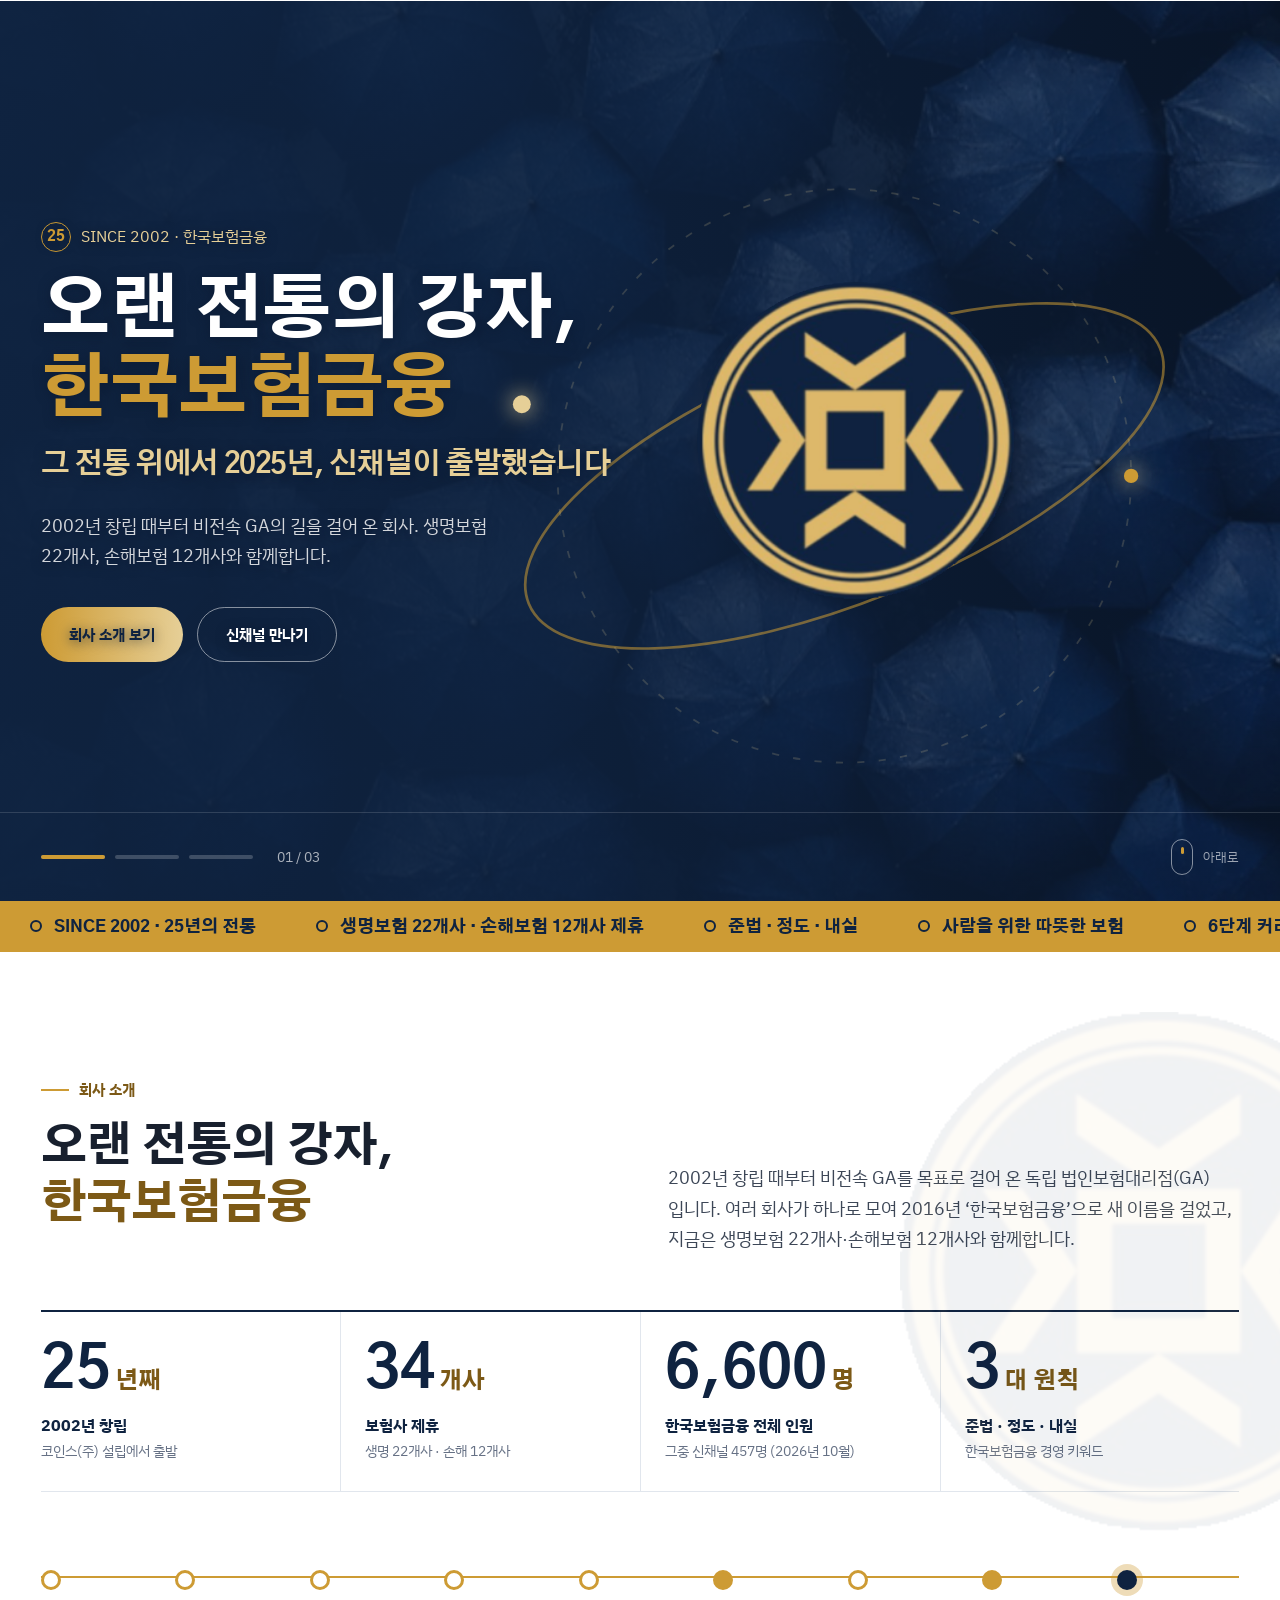
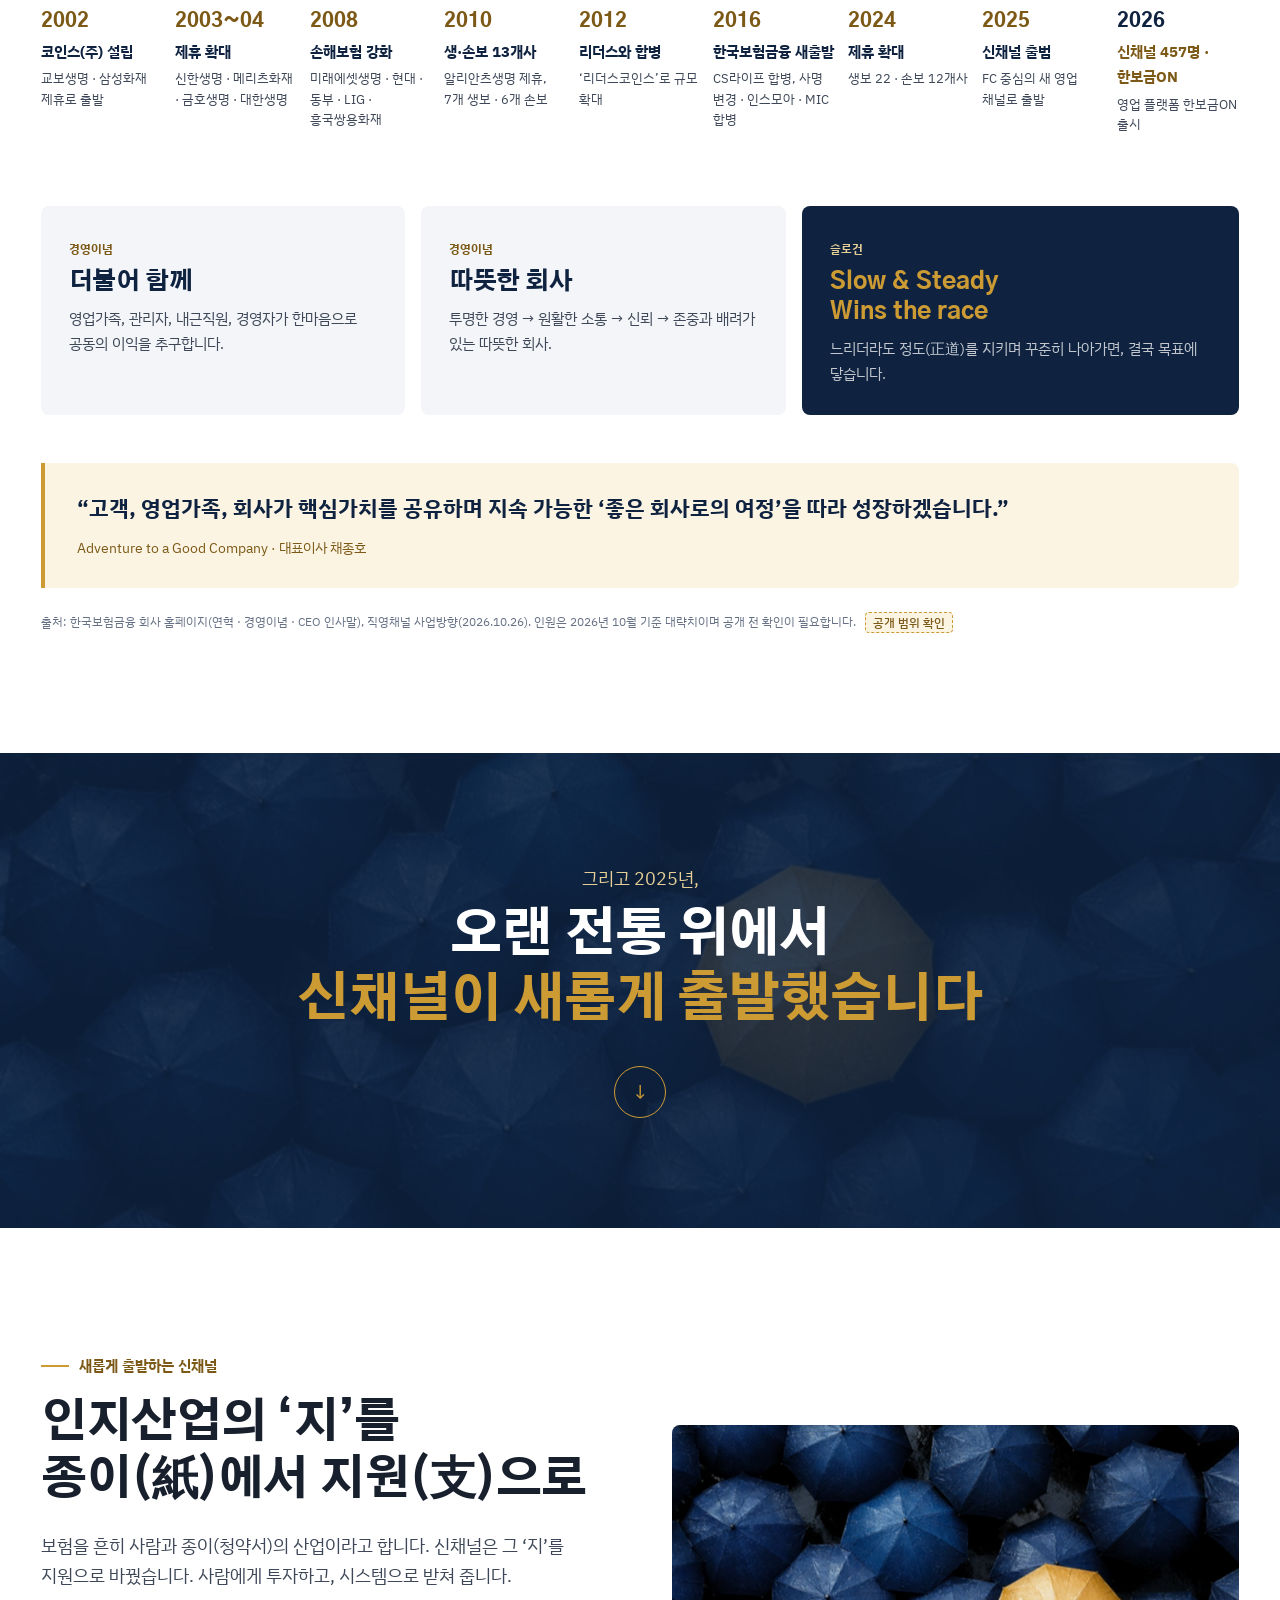
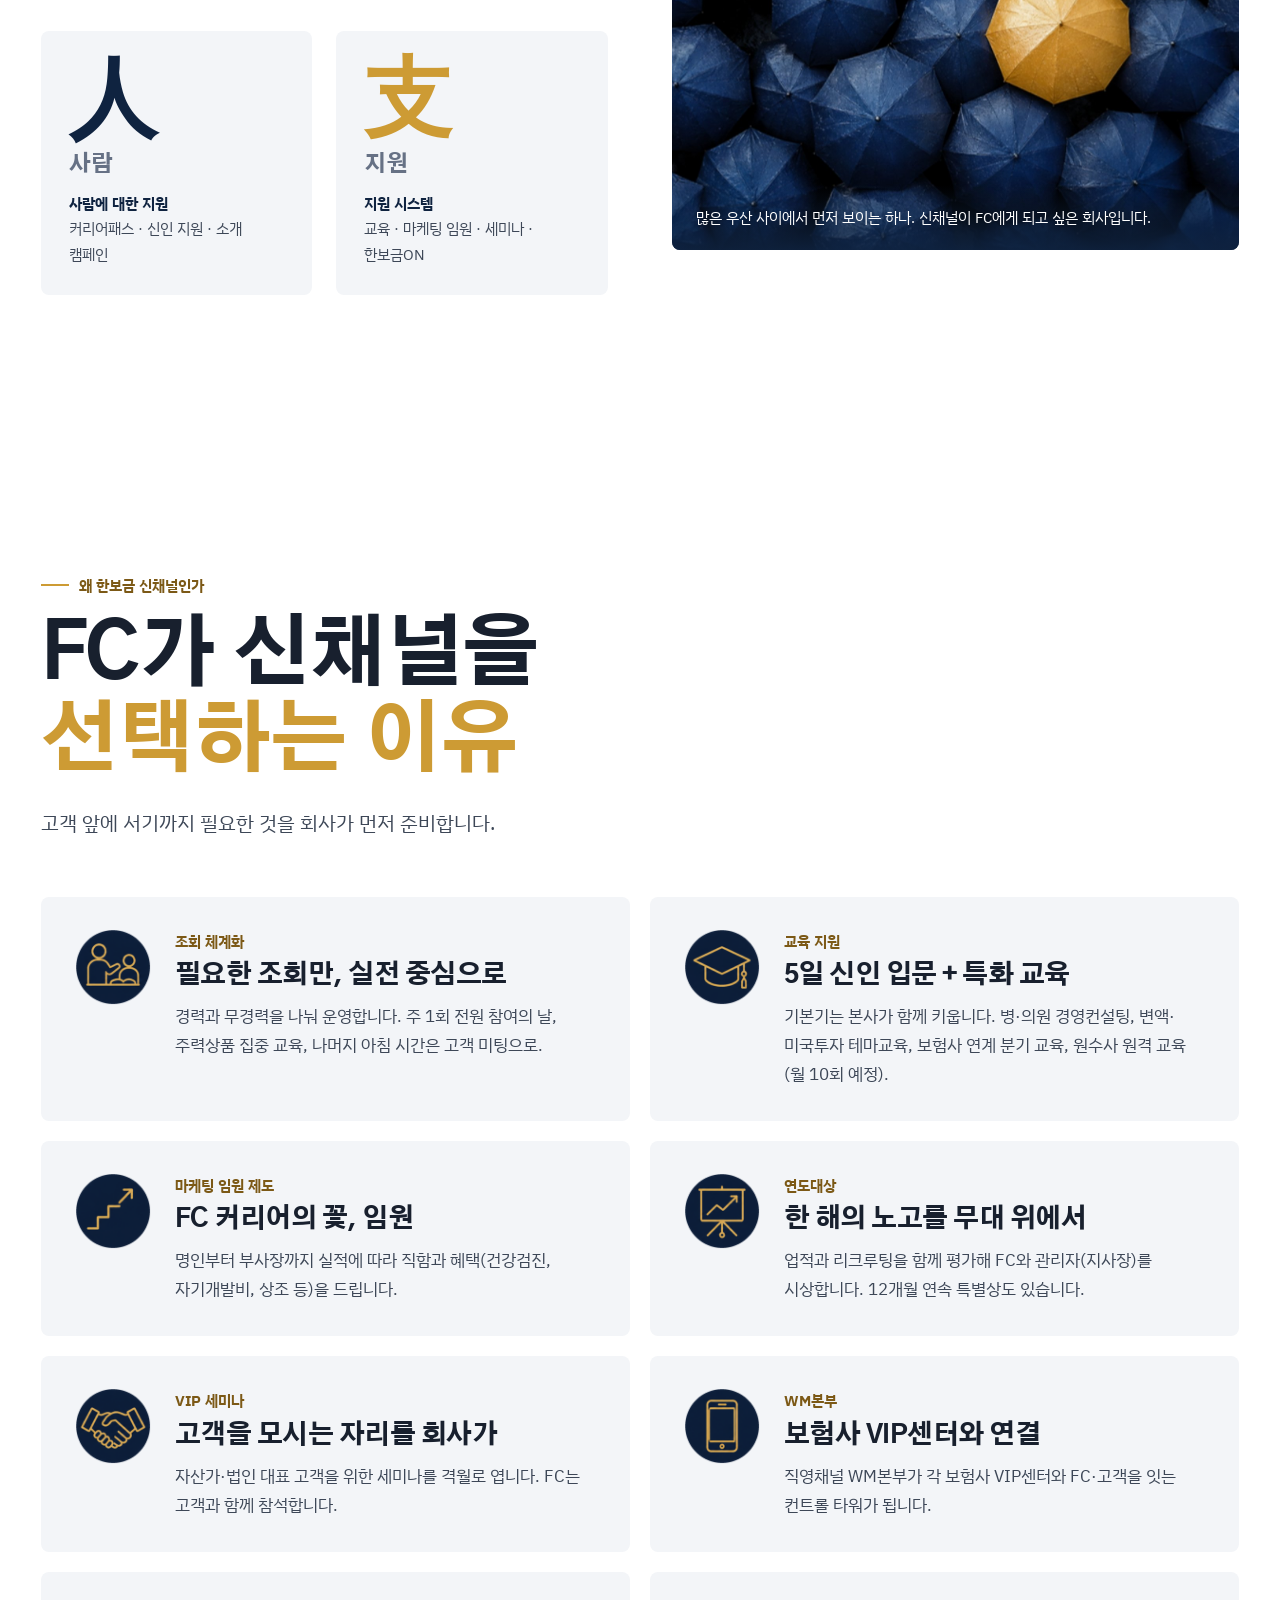
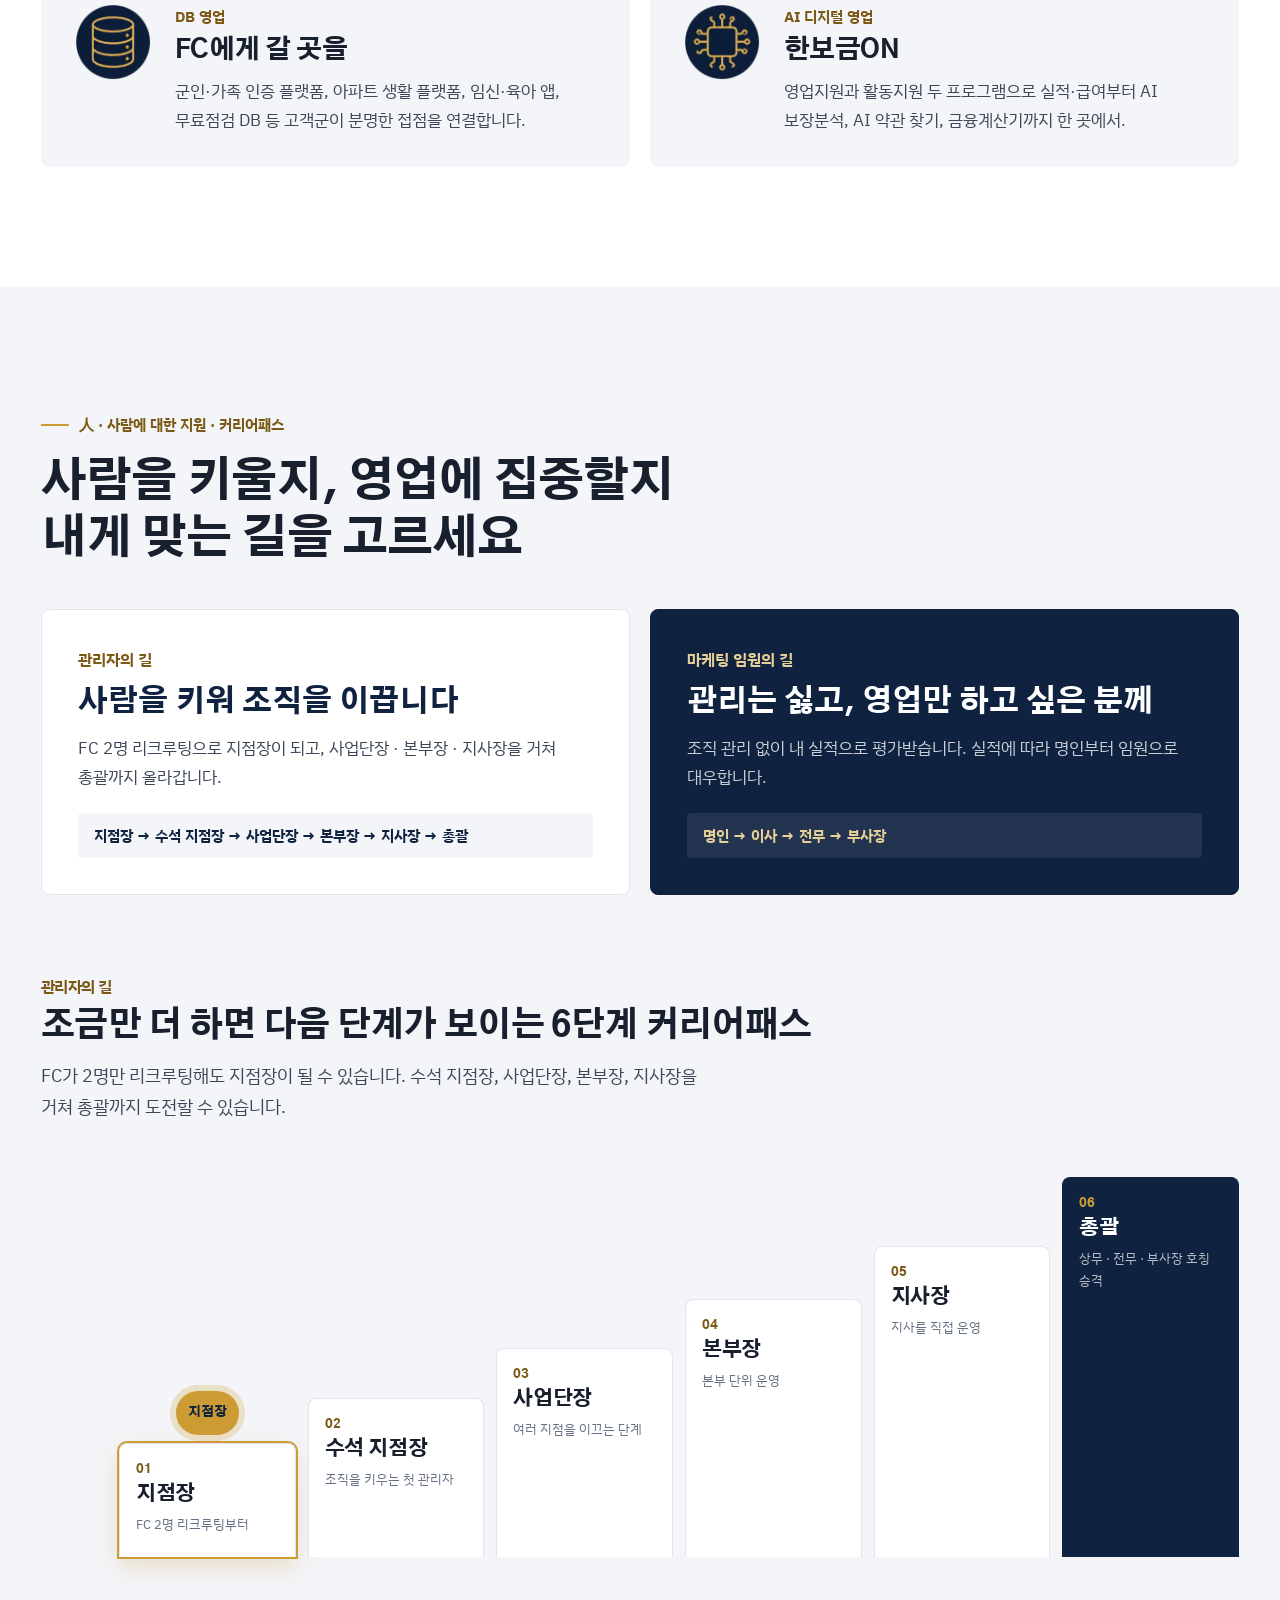
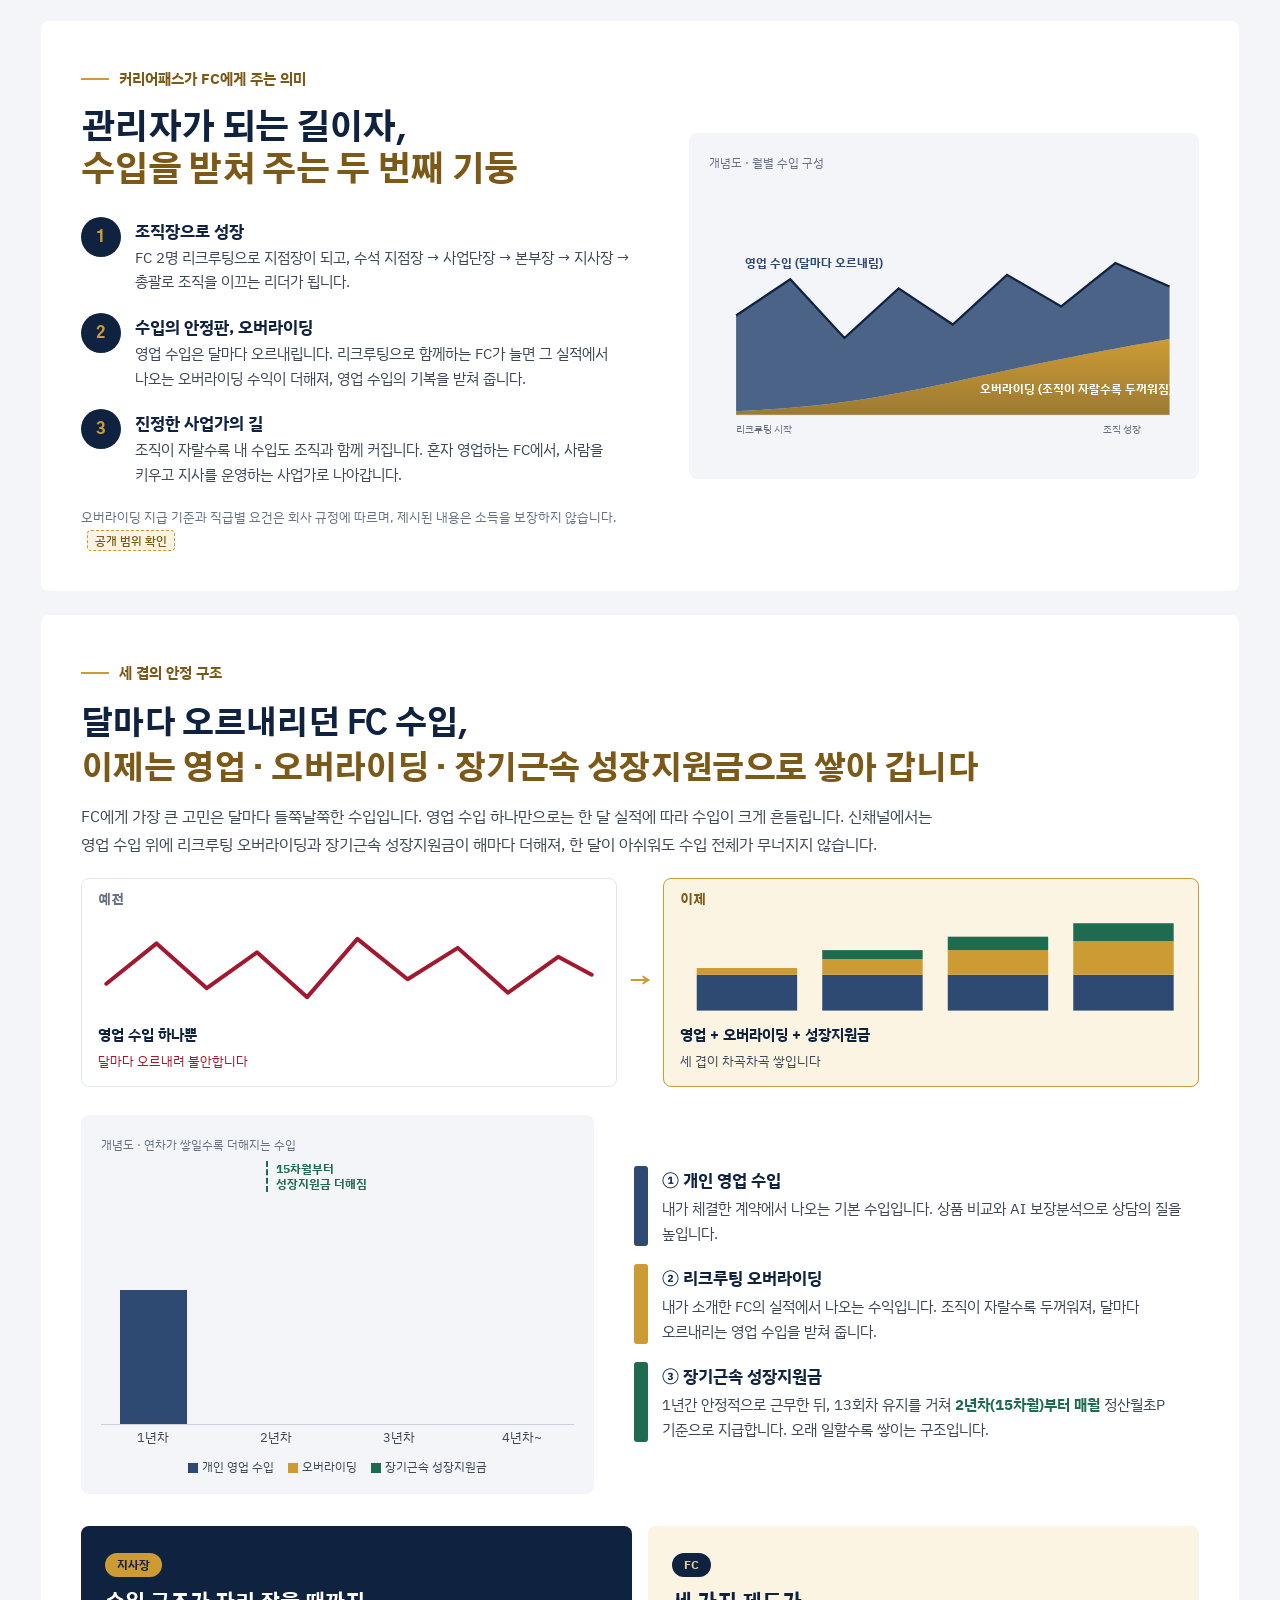
==== commit 11b19dcd: "일산지사 소개 영상: 리크루팅 보너스 숫자 제외, 문구 수정 Co-Authored-By: Claude Opus 5.5 <noreply@anthropic.com> Claude-Ses" ====
--- a/r2/index.html
+++ b/r2/index.html
@@ -2,7 +2,7 @@
 <html lang="ko">
 <head>
 <meta charset="utf-8">
-<script>/* 최신 확인: 올린 뒤 브라우저가 옛 화면을 보여 주면 스스로 최신으로 다시 엽니다 */(function(){var B="20261105170653",p=location.protocol;if(p!=="http:"&&p!=="https:")return;var R=(/\/(v2|r2)\//.test(location.pathname)?"../":"")+"build.txt";function chk(){if(!window.fetch)return;fetch(R+"?t="+Date.now(),{cache:"no-store"}).then(function(r){return r.ok?r.text():""}).then(function(t){t=(t||"").trim();if(!/^\d{14}$/.test(t)||t<=B)return;var q=new URLSearchParams(location.search);if(q.get("b")===t)return;q.set("b",t);location.replace(location.pathname+"?"+q.toString()+location.hash);}).catch(function(){});}chk();document.addEventListener("visibilitychange",function(){if(!document.hidden)chk();});})();</script>
+<script>/* 최신 확인: 올린 뒤 브라우저가 옛 화면을 보여 주면 스스로 최신으로 다시 엽니다 */(function(){var B="20261105173539",p=location.protocol;if(p!=="http:"&&p!=="https:")return;var R=(/\/(v2|r2)\//.test(location.pathname)?"../":"")+"build.txt";function chk(){if(!window.fetch)return;fetch(R+"?t="+Date.now(),{cache:"no-store"}).then(function(r){return r.ok?r.text():""}).then(function(t){t=(t||"").trim();if(!/^\d{14}$/.test(t)||t<=B)return;var q=new URLSearchParams(location.search);if(q.get("b")===t)return;q.set("b",t);location.replace(location.pathname+"?"+q.toString()+location.hash);}).catch(function(){});}chk();document.addEventListener("visibilitychange",function(){if(!document.hidden)chk();});})();</script>
 <meta name="viewport" content="width=device-width, initial-scale=1">
 <title>한국보험금융 신채널 · Career Information Session</title>
 <meta name="description" content="사람(人)을 지원(支)하는 회사, 한국보험금융 신채널. 커리어패스, 신인 지원, 교육, 영업 플랫폼 한보금ON, 모집 안내.">
@@ -2616,12 +2616,12 @@
 /* 간편 지원: 아직 접수처가 연결되지 않아 안내만 띄움 */
 function applyForm(e){e.preventDefault();var t=document.getElementById('toast');t.textContent='초안 화면입니다. 접수처(구글 폼 등)를 연결하면 실제로 신청됩니다.';t.classList.add('show');setTimeout(function(){t.classList.remove('show')},3500);return false;}
 </script>
-<script src="../js/sound.js?b=20261105170653"></script>
-<script src="../js/branches.js?b=20261105170653"></script>
-<script src="../js/korea-map.js?b=20261105170653"></script>
-<script src="../js/kmap.js?b=20261105170653"></script>
-<script src="../js/reveal-lib.js?b=20261105170653"></script>
-<script src="../js/present.js?b=20261105170653"></script>
+<script src="../js/sound.js?b=20261105173539"></script>
+<script src="../js/branches.js?b=20261105173539"></script>
+<script src="../js/korea-map.js?b=20261105173539"></script>
+<script src="../js/kmap.js?b=20261105173539"></script>
+<script src="../js/reveal-lib.js?b=20261105173539"></script>
+<script src="../js/present.js?b=20261105173539"></script>
 <script>
 /* 당신 곁에 한국보험금융: 지도 2개 + 지사 카드 (카드 ↔ 지도 점 함께 강조) */
 (function(){
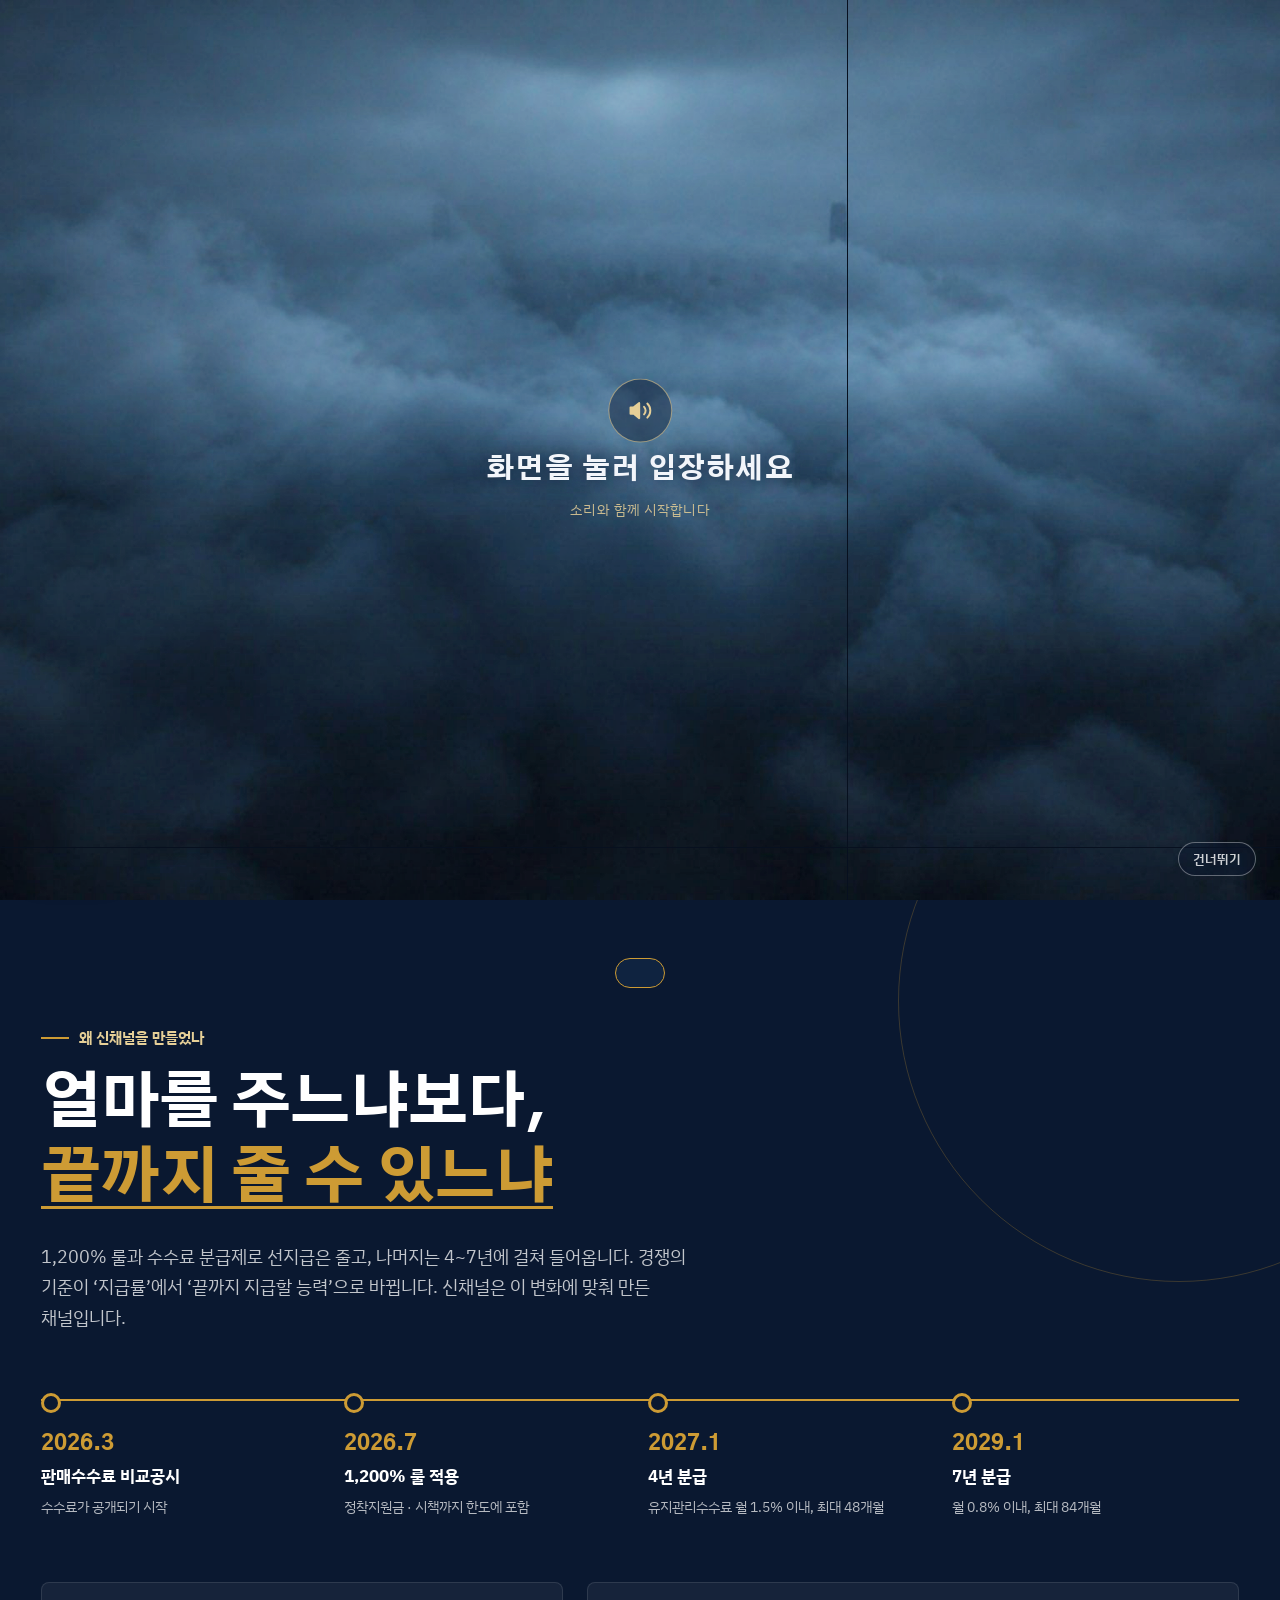
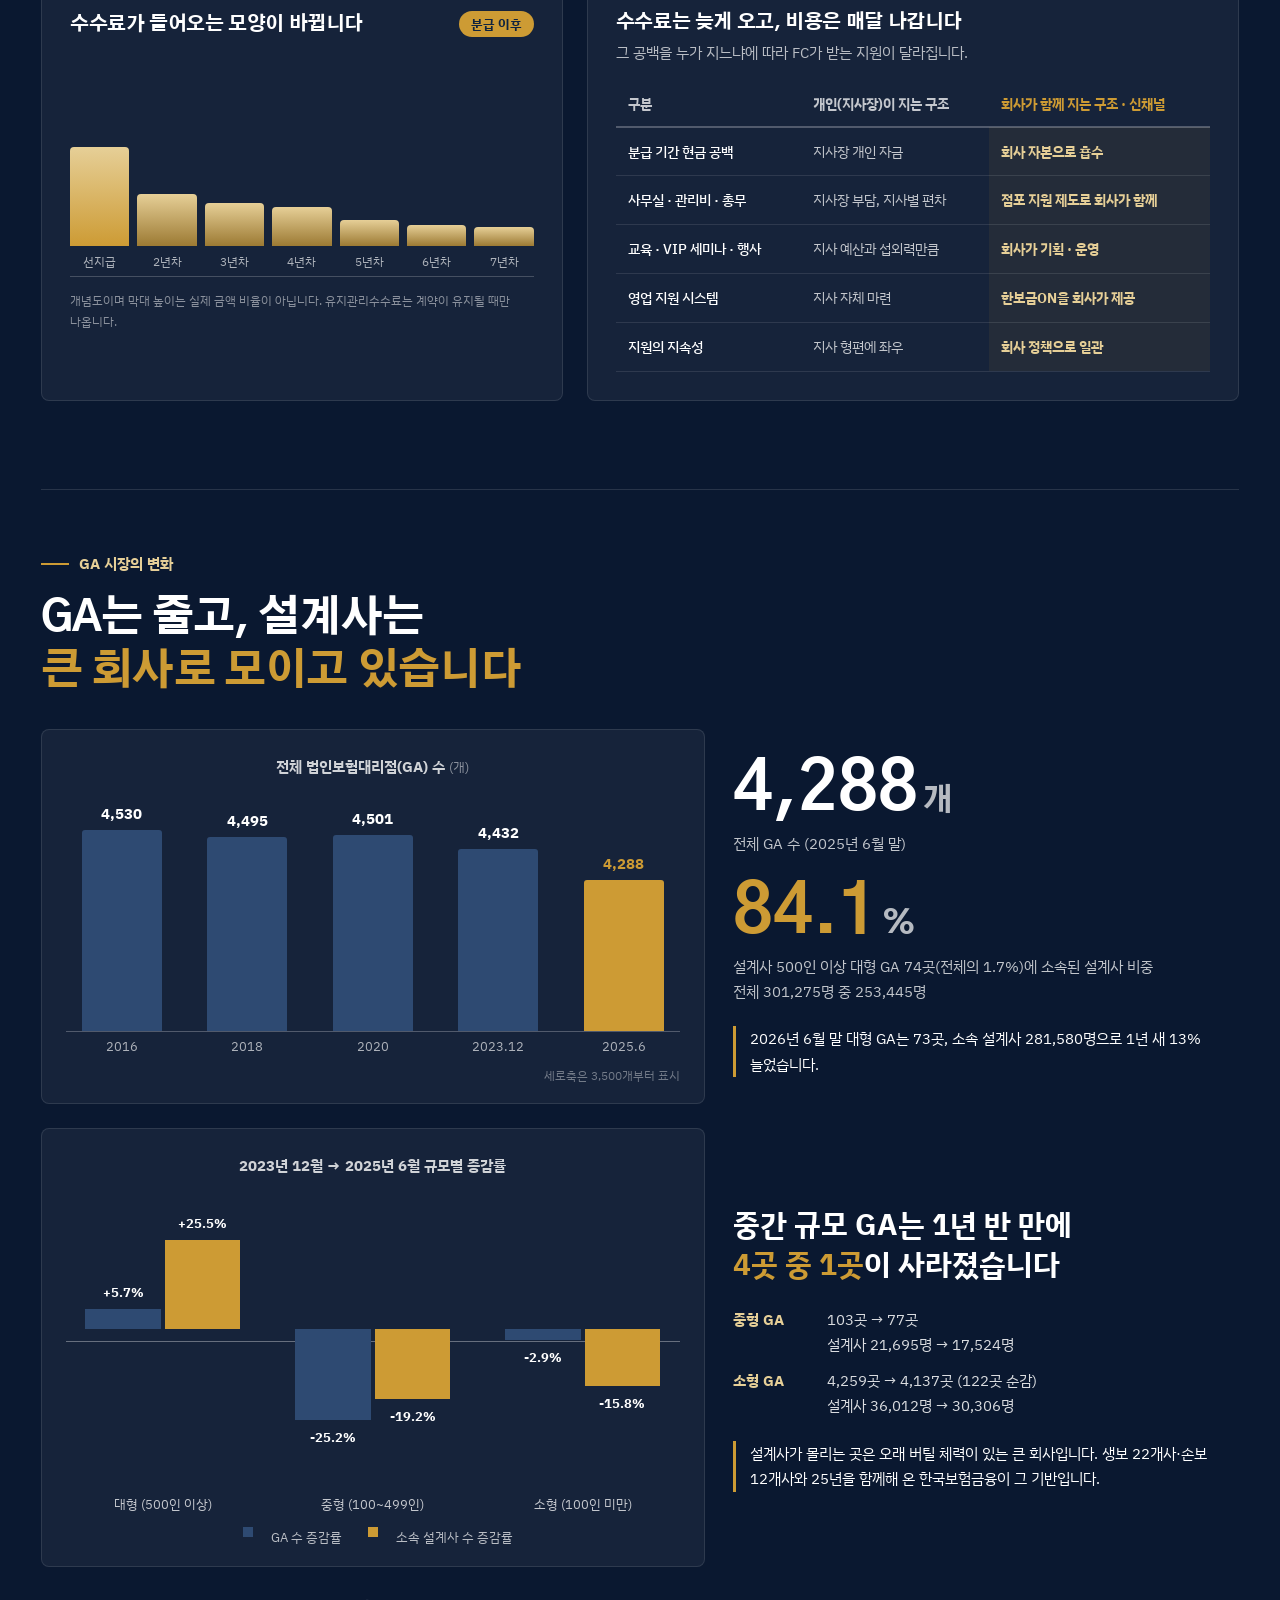
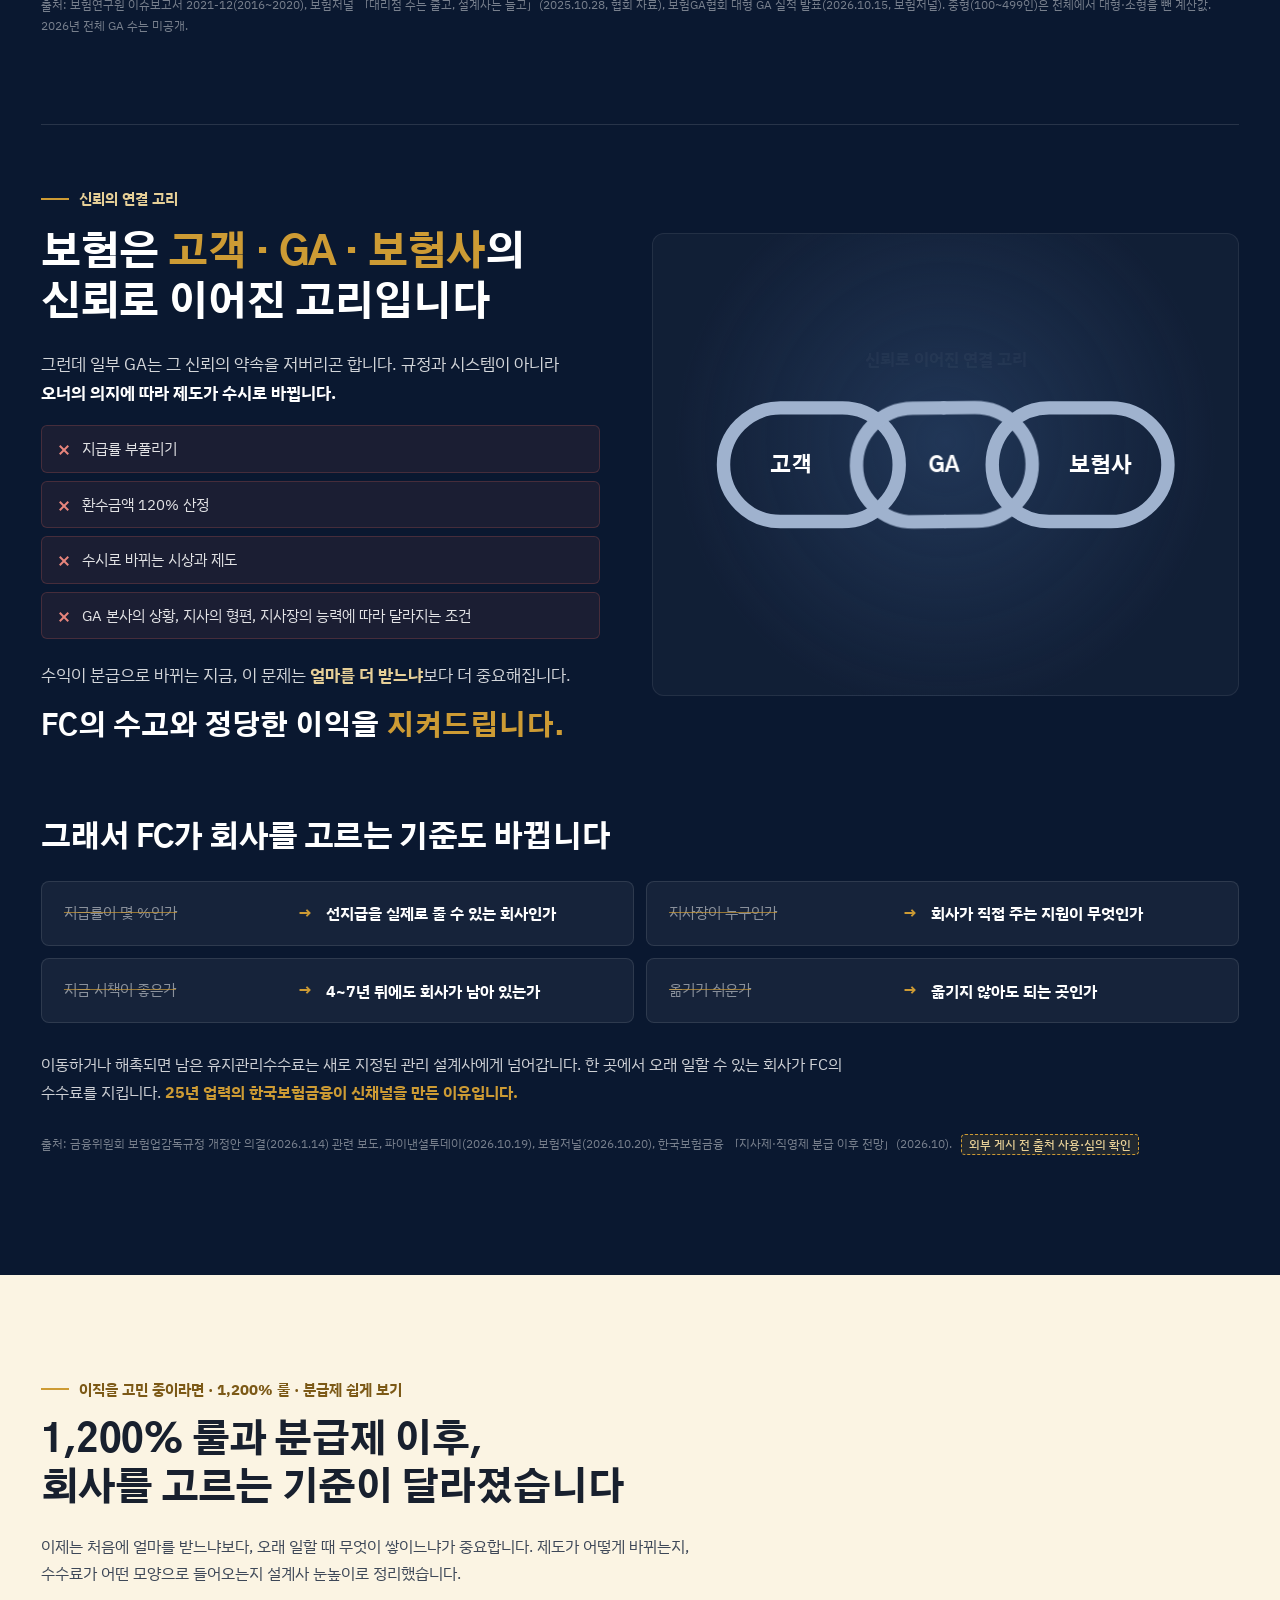
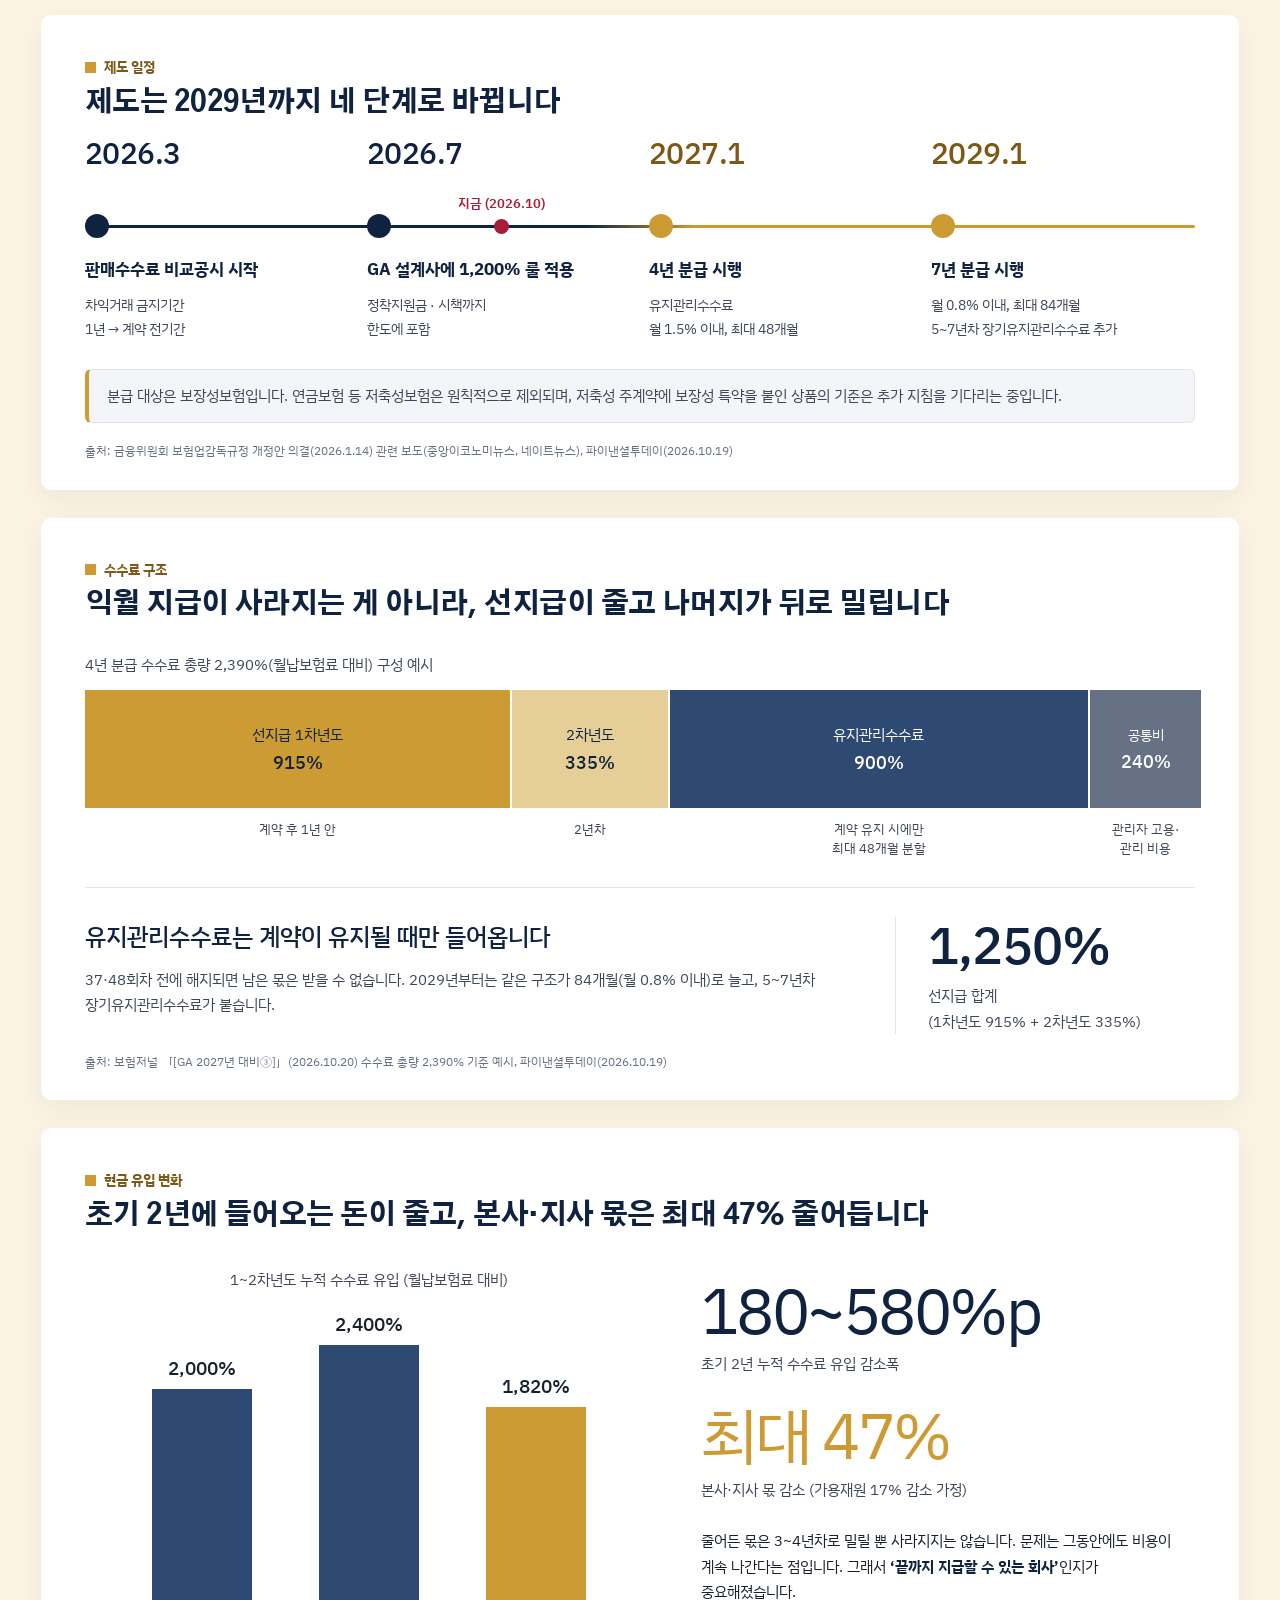
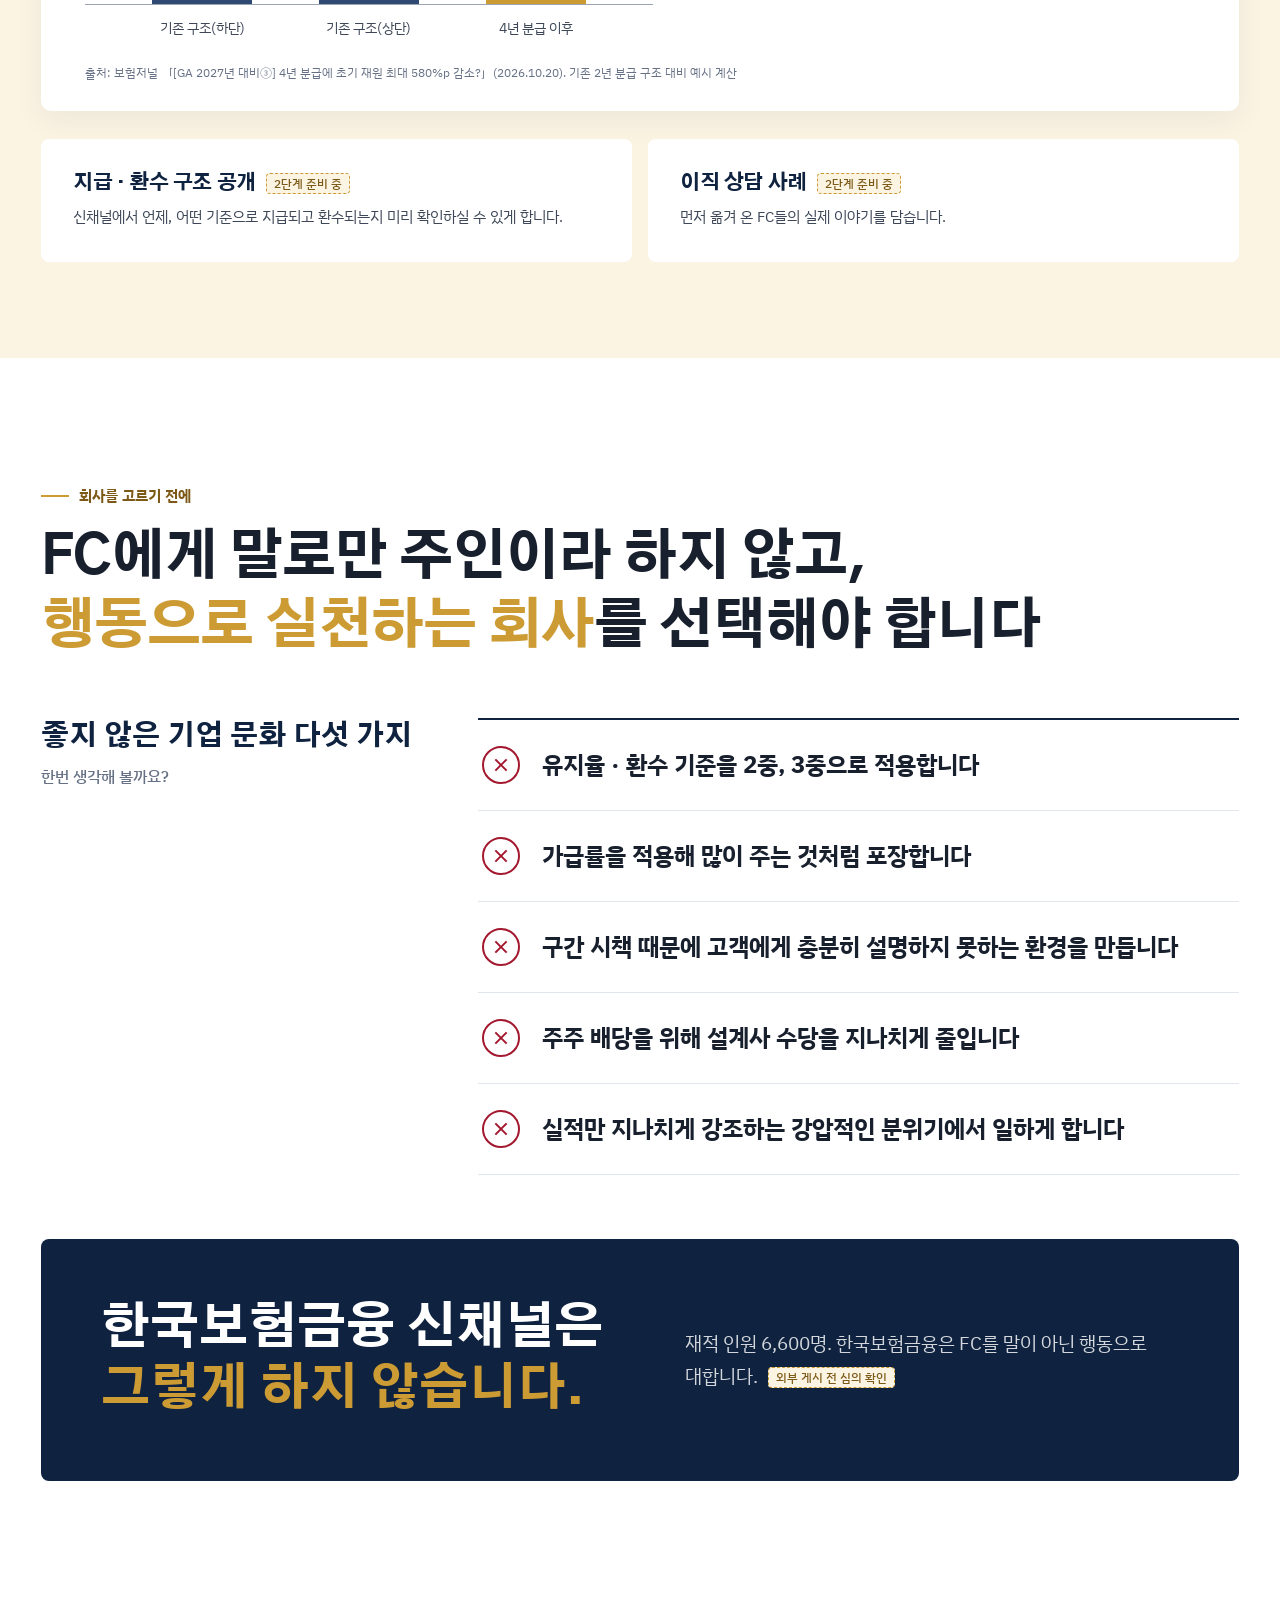
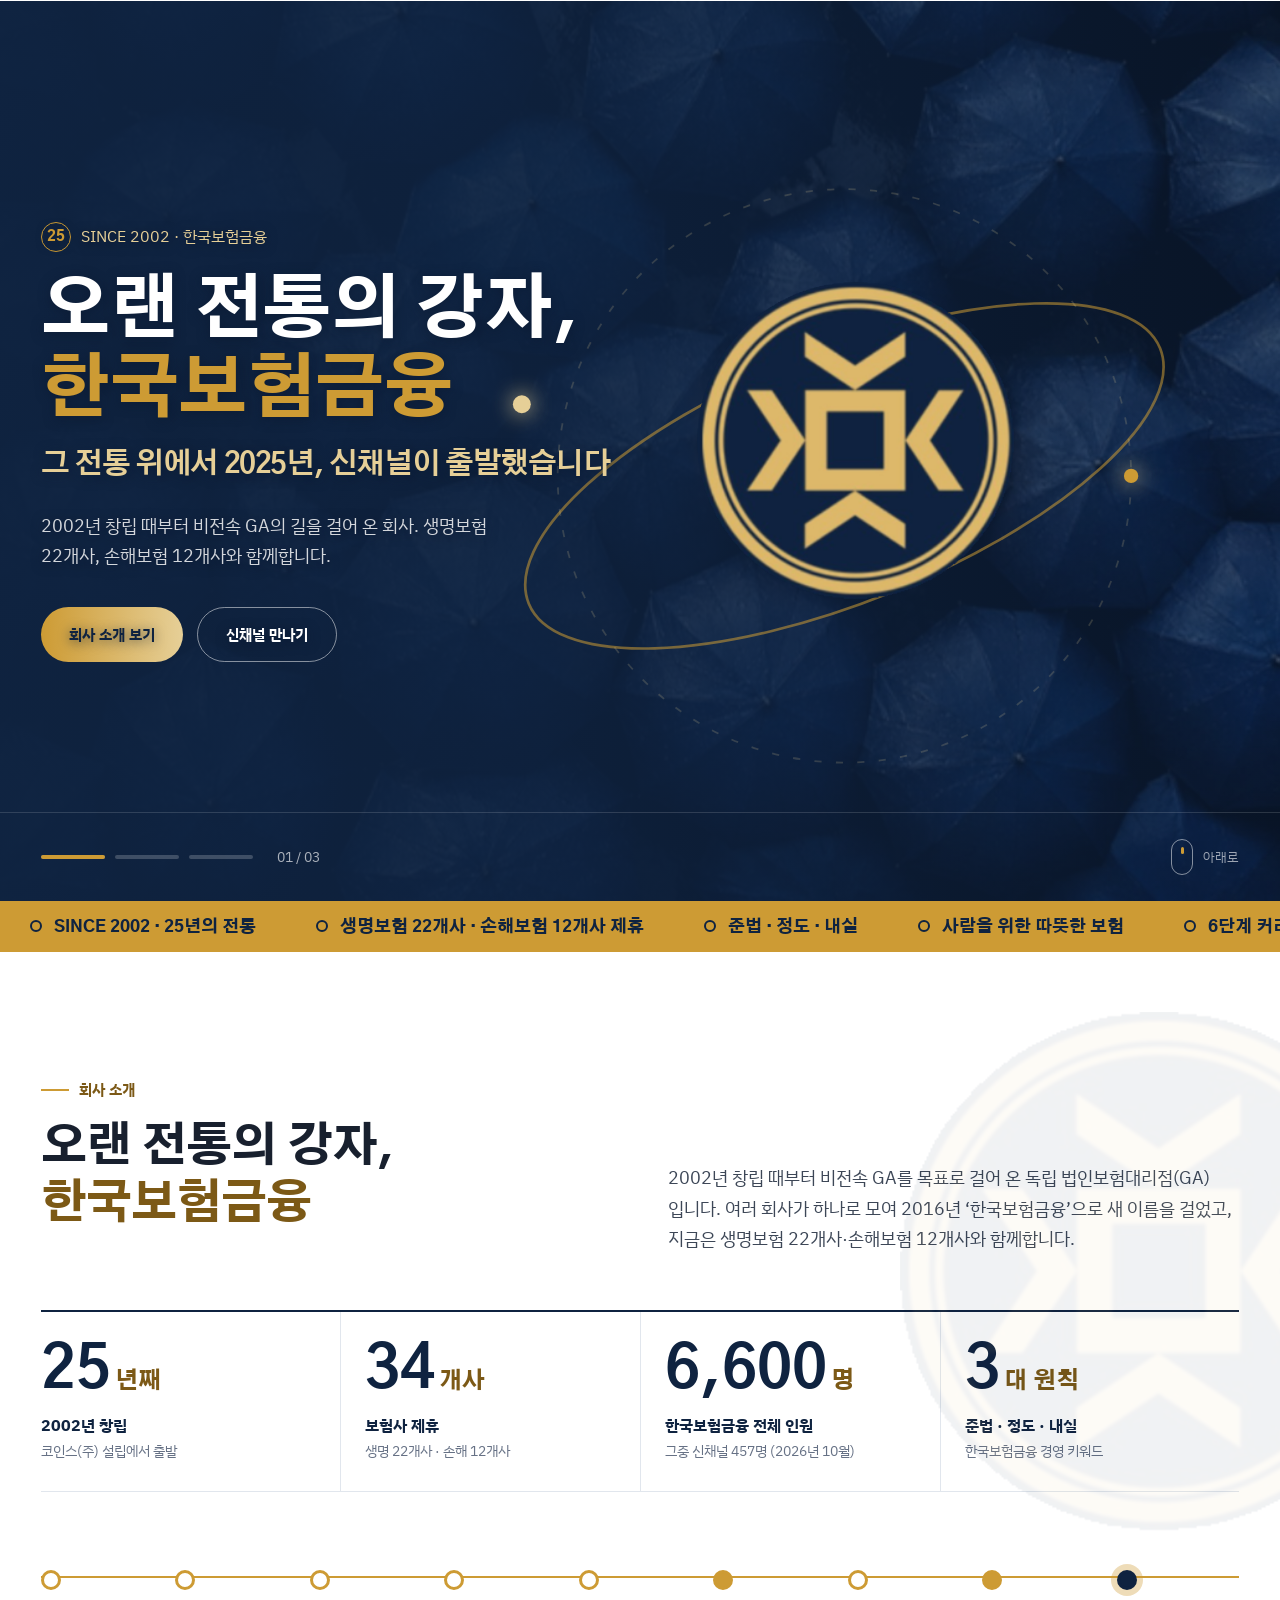
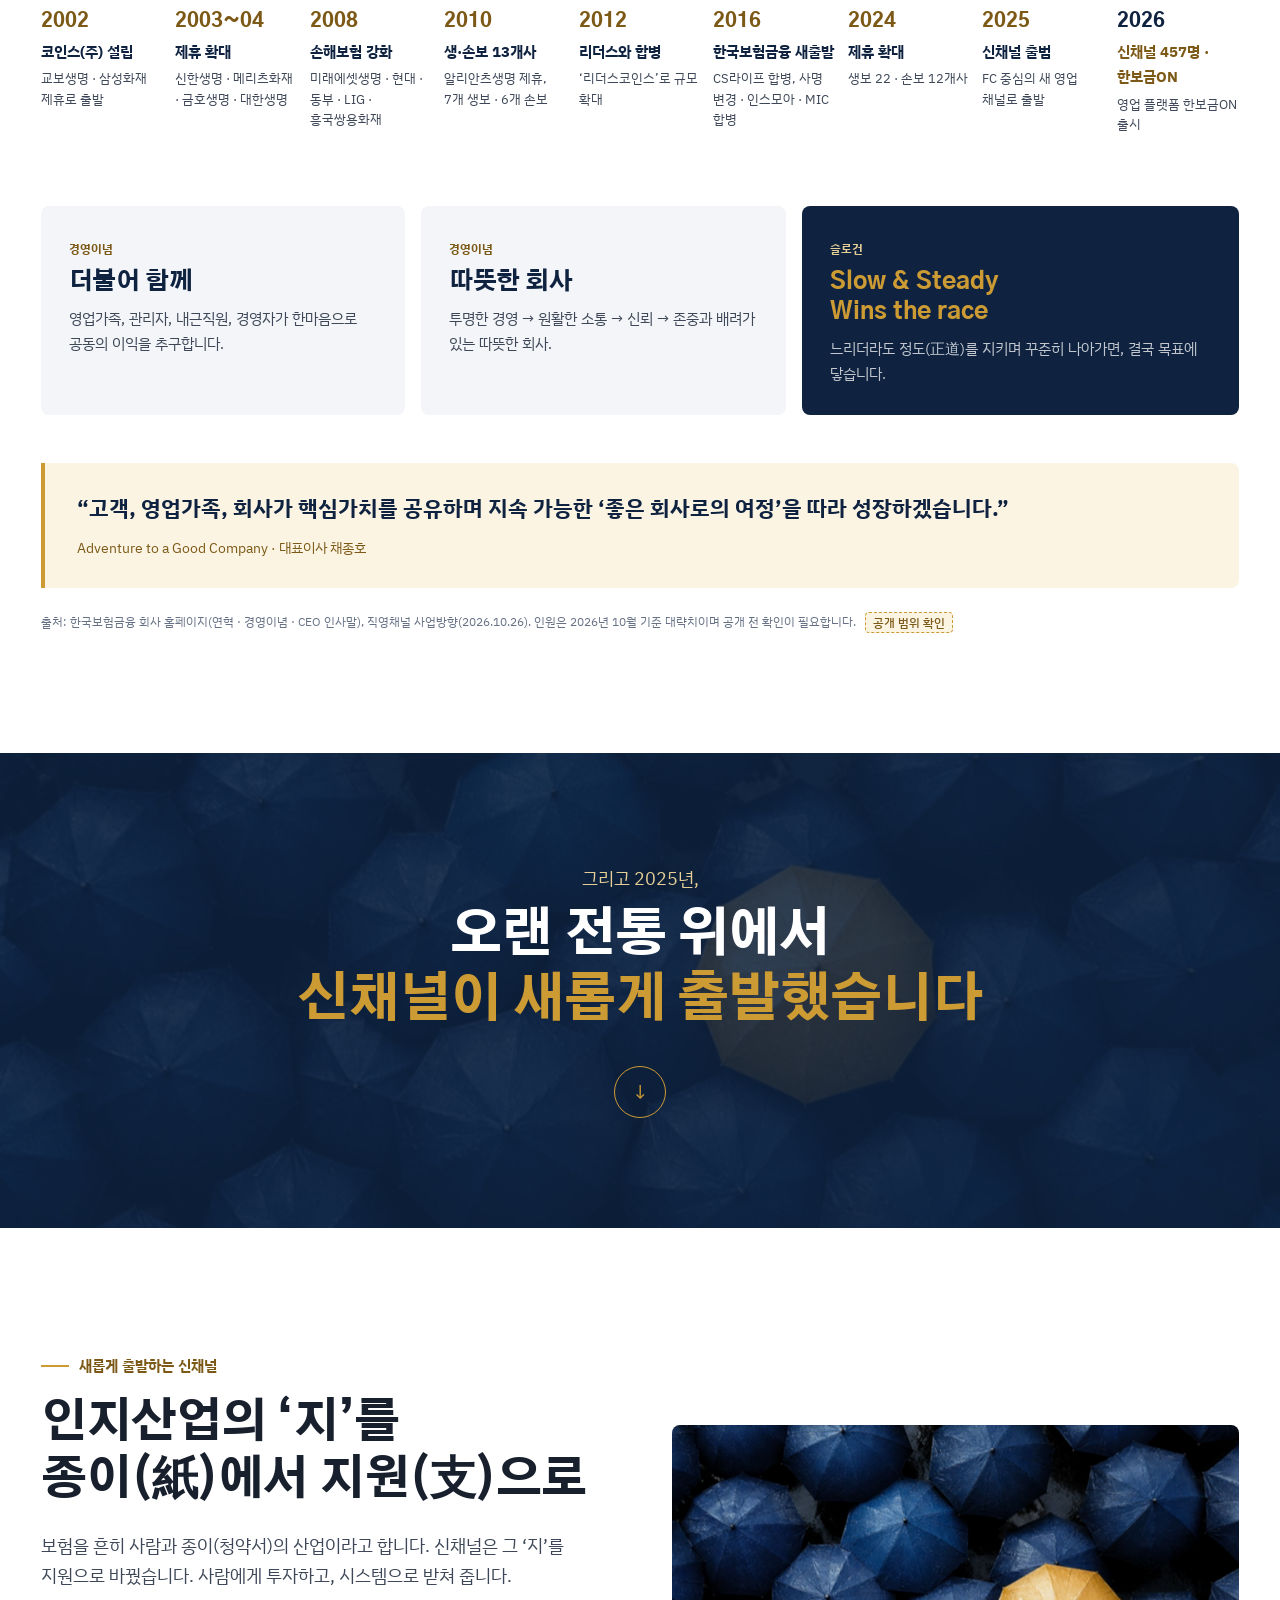
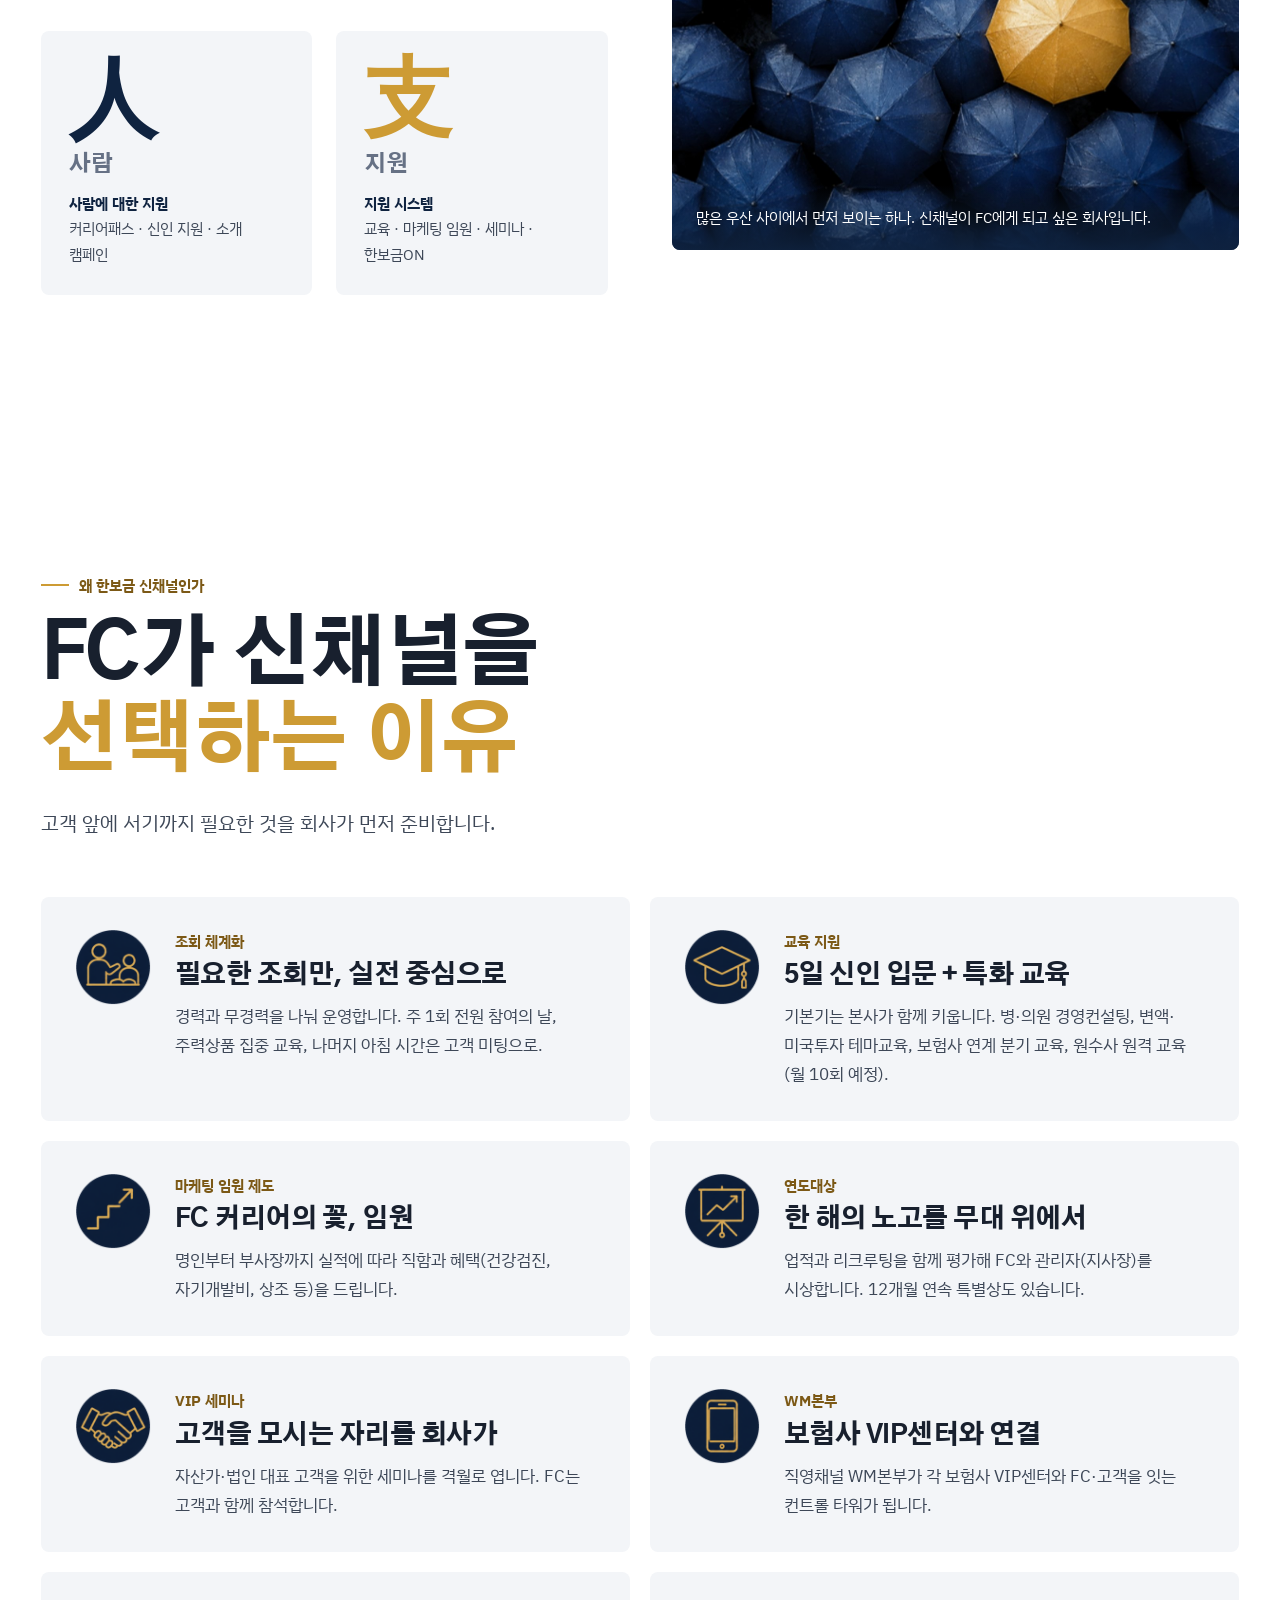
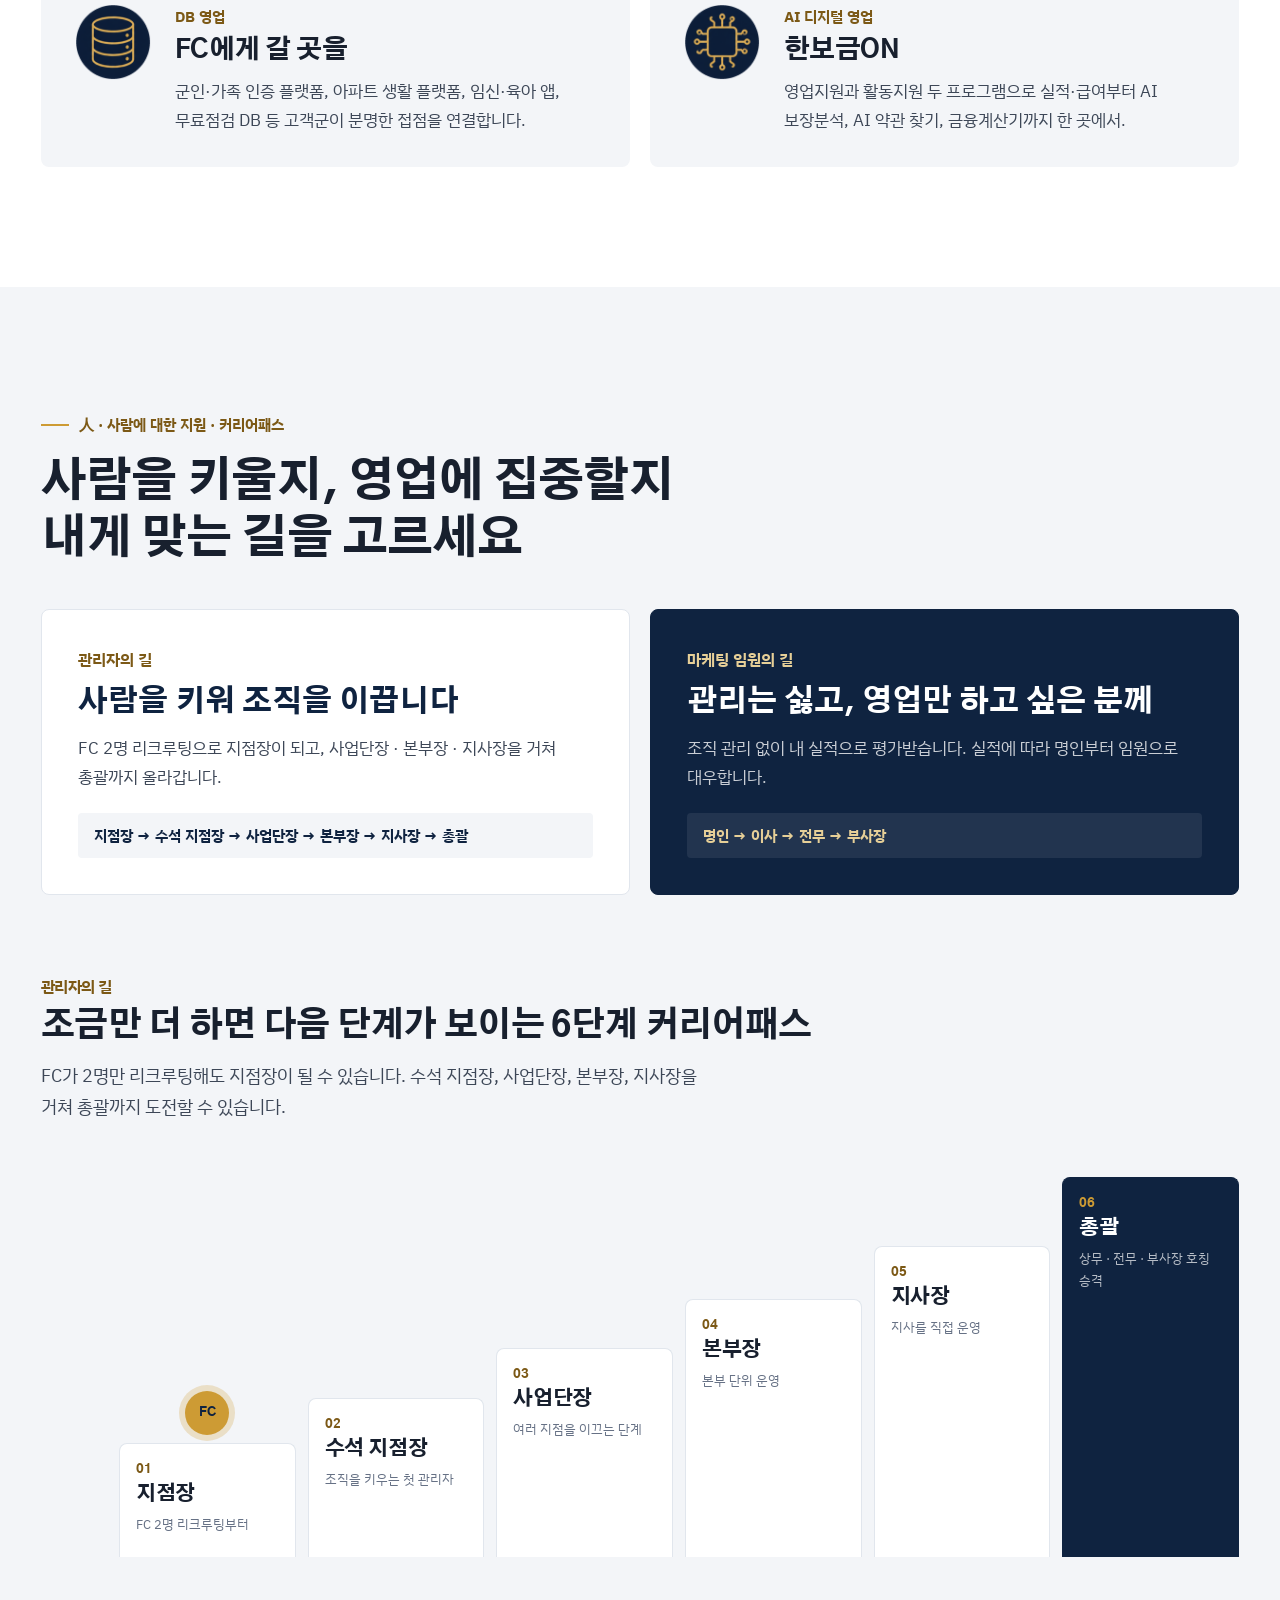
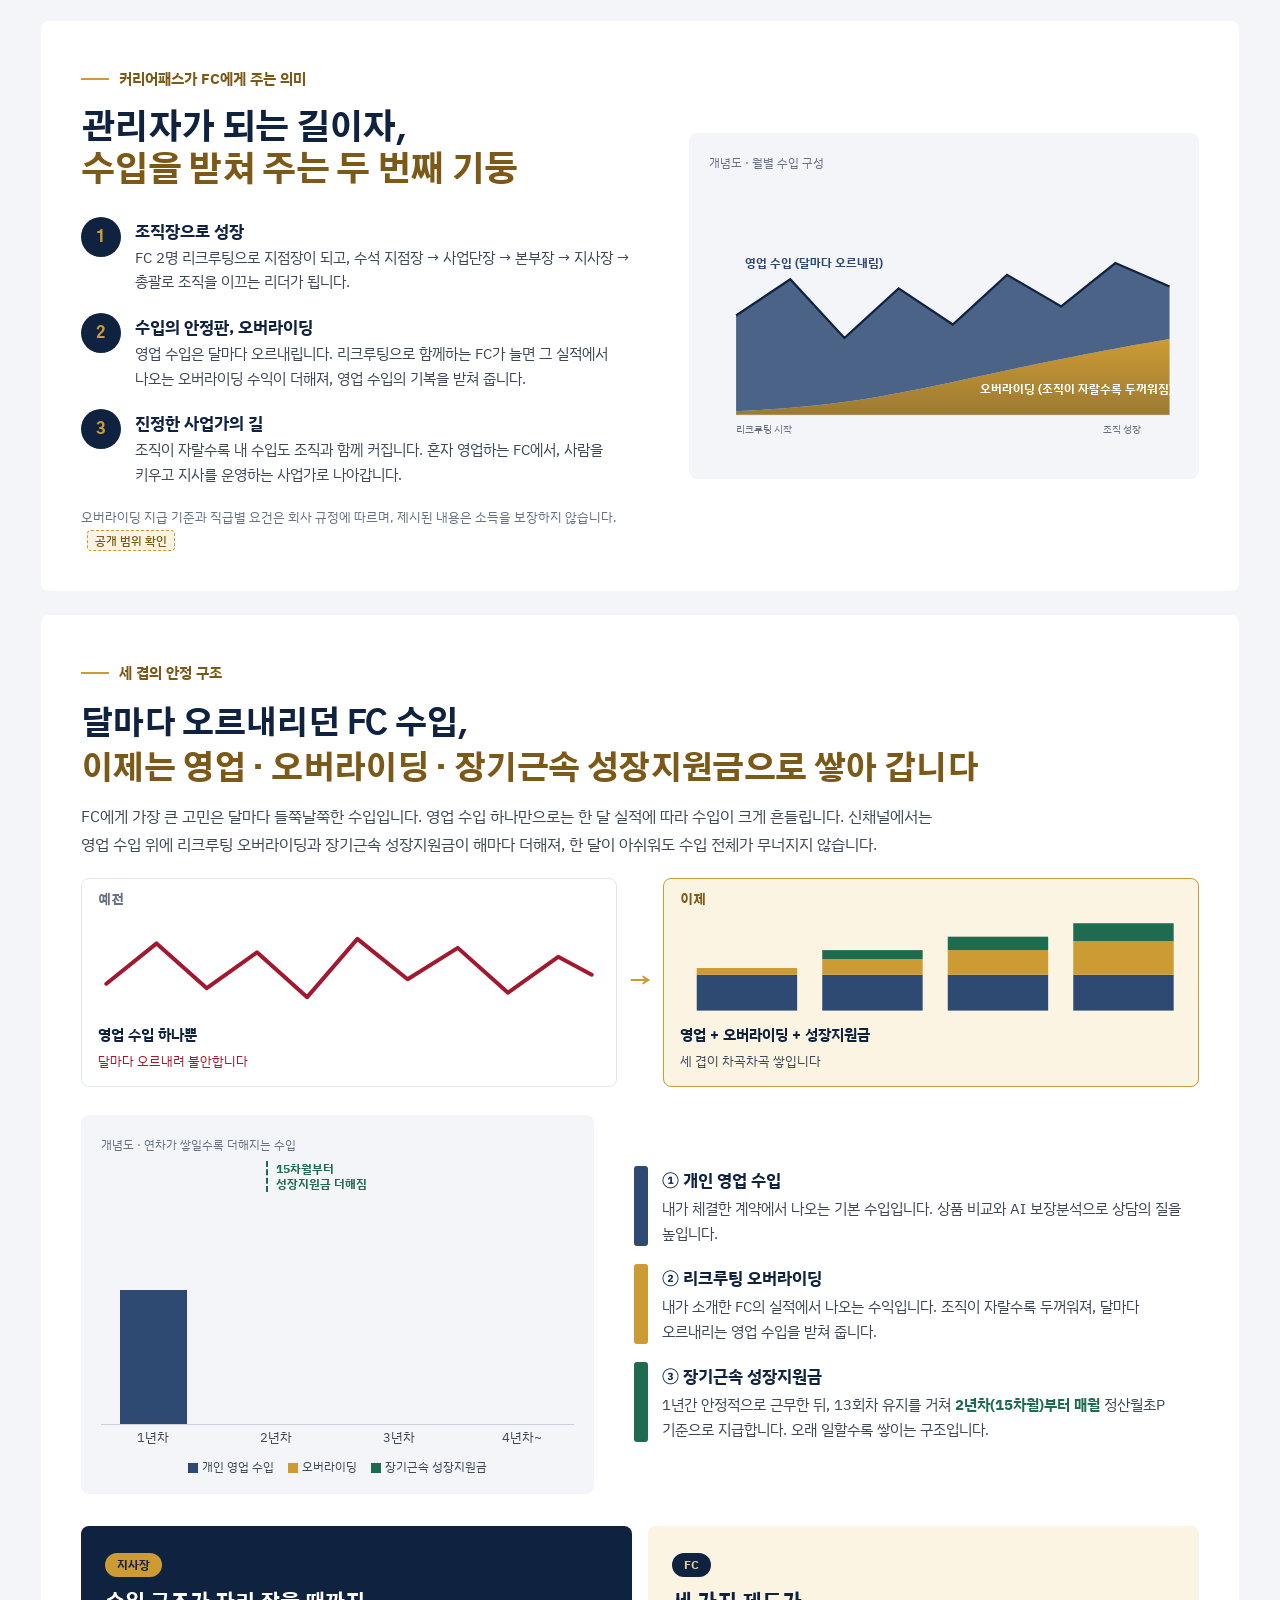
==== commit 59390e01: "일산지사: 실제 사진 7장으로 지사 공간 갤러리 갱신 Co-Authored-By: Claude Opus 5.5 <noreply@anthropic.com> Claude-Session" ====
--- a/r2/index.html
+++ b/r2/index.html
@@ -2,7 +2,7 @@
 <html lang="ko">
 <head>
 <meta charset="utf-8">
-<script>/* 최신 확인: 올린 뒤 브라우저가 옛 화면을 보여 주면 스스로 최신으로 다시 엽니다 */(function(){var B="20261105173539",p=location.protocol;if(p!=="http:"&&p!=="https:")return;var R=(/\/(v2|r2)\//.test(location.pathname)?"../":"")+"build.txt";function chk(){if(!window.fetch)return;fetch(R+"?t="+Date.now(),{cache:"no-store"}).then(function(r){return r.ok?r.text():""}).then(function(t){t=(t||"").trim();if(!/^\d{14}$/.test(t)||t<=B)return;var q=new URLSearchParams(location.search);if(q.get("b")===t)return;q.set("b",t);location.replace(location.pathname+"?"+q.toString()+location.hash);}).catch(function(){});}chk();document.addEventListener("visibilitychange",function(){if(!document.hidden)chk();});})();</script>
+<script>/* 최신 확인: 올린 뒤 브라우저가 옛 화면을 보여 주면 스스로 최신으로 다시 엽니다 */(function(){var B="20261105174827",p=location.protocol;if(p!=="http:"&&p!=="https:")return;var R=(/\/(v2|r2)\//.test(location.pathname)?"../":"")+"build.txt";function chk(){if(!window.fetch)return;fetch(R+"?t="+Date.now(),{cache:"no-store"}).then(function(r){return r.ok?r.text():""}).then(function(t){t=(t||"").trim();if(!/^\d{14}$/.test(t)||t<=B)return;var q=new URLSearchParams(location.search);if(q.get("b")===t)return;q.set("b",t);location.replace(location.pathname+"?"+q.toString()+location.hash);}).catch(function(){});}chk();document.addEventListener("visibilitychange",function(){if(!document.hidden)chk();});})();</script>
 <meta name="viewport" content="width=device-width, initial-scale=1">
 <title>한국보험금융 신채널 · Career Information Session</title>
 <meta name="description" content="사람(人)을 지원(支)하는 회사, 한국보험금융 신채널. 커리어패스, 신인 지원, 교육, 영업 플랫폼 한보금ON, 모집 안내.">
@@ -2616,12 +2616,12 @@
 /* 간편 지원: 아직 접수처가 연결되지 않아 안내만 띄움 */
 function applyForm(e){e.preventDefault();var t=document.getElementById('toast');t.textContent='초안 화면입니다. 접수처(구글 폼 등)를 연결하면 실제로 신청됩니다.';t.classList.add('show');setTimeout(function(){t.classList.remove('show')},3500);return false;}
 </script>
-<script src="../js/sound.js?b=20261105173539"></script>
-<script src="../js/branches.js?b=20261105173539"></script>
-<script src="../js/korea-map.js?b=20261105173539"></script>
-<script src="../js/kmap.js?b=20261105173539"></script>
-<script src="../js/reveal-lib.js?b=20261105173539"></script>
-<script src="../js/present.js?b=20261105173539"></script>
+<script src="../js/sound.js?b=20261105174827"></script>
+<script src="../js/branches.js?b=20261105174827"></script>
+<script src="../js/korea-map.js?b=20261105174827"></script>
+<script src="../js/kmap.js?b=20261105174827"></script>
+<script src="../js/reveal-lib.js?b=20261105174827"></script>
+<script src="../js/present.js?b=20261105174827"></script>
 <script>
 /* 당신 곁에 한국보험금융: 지도 2개 + 지사 카드 (카드 ↔ 지도 점 함께 강조) */
 (function(){
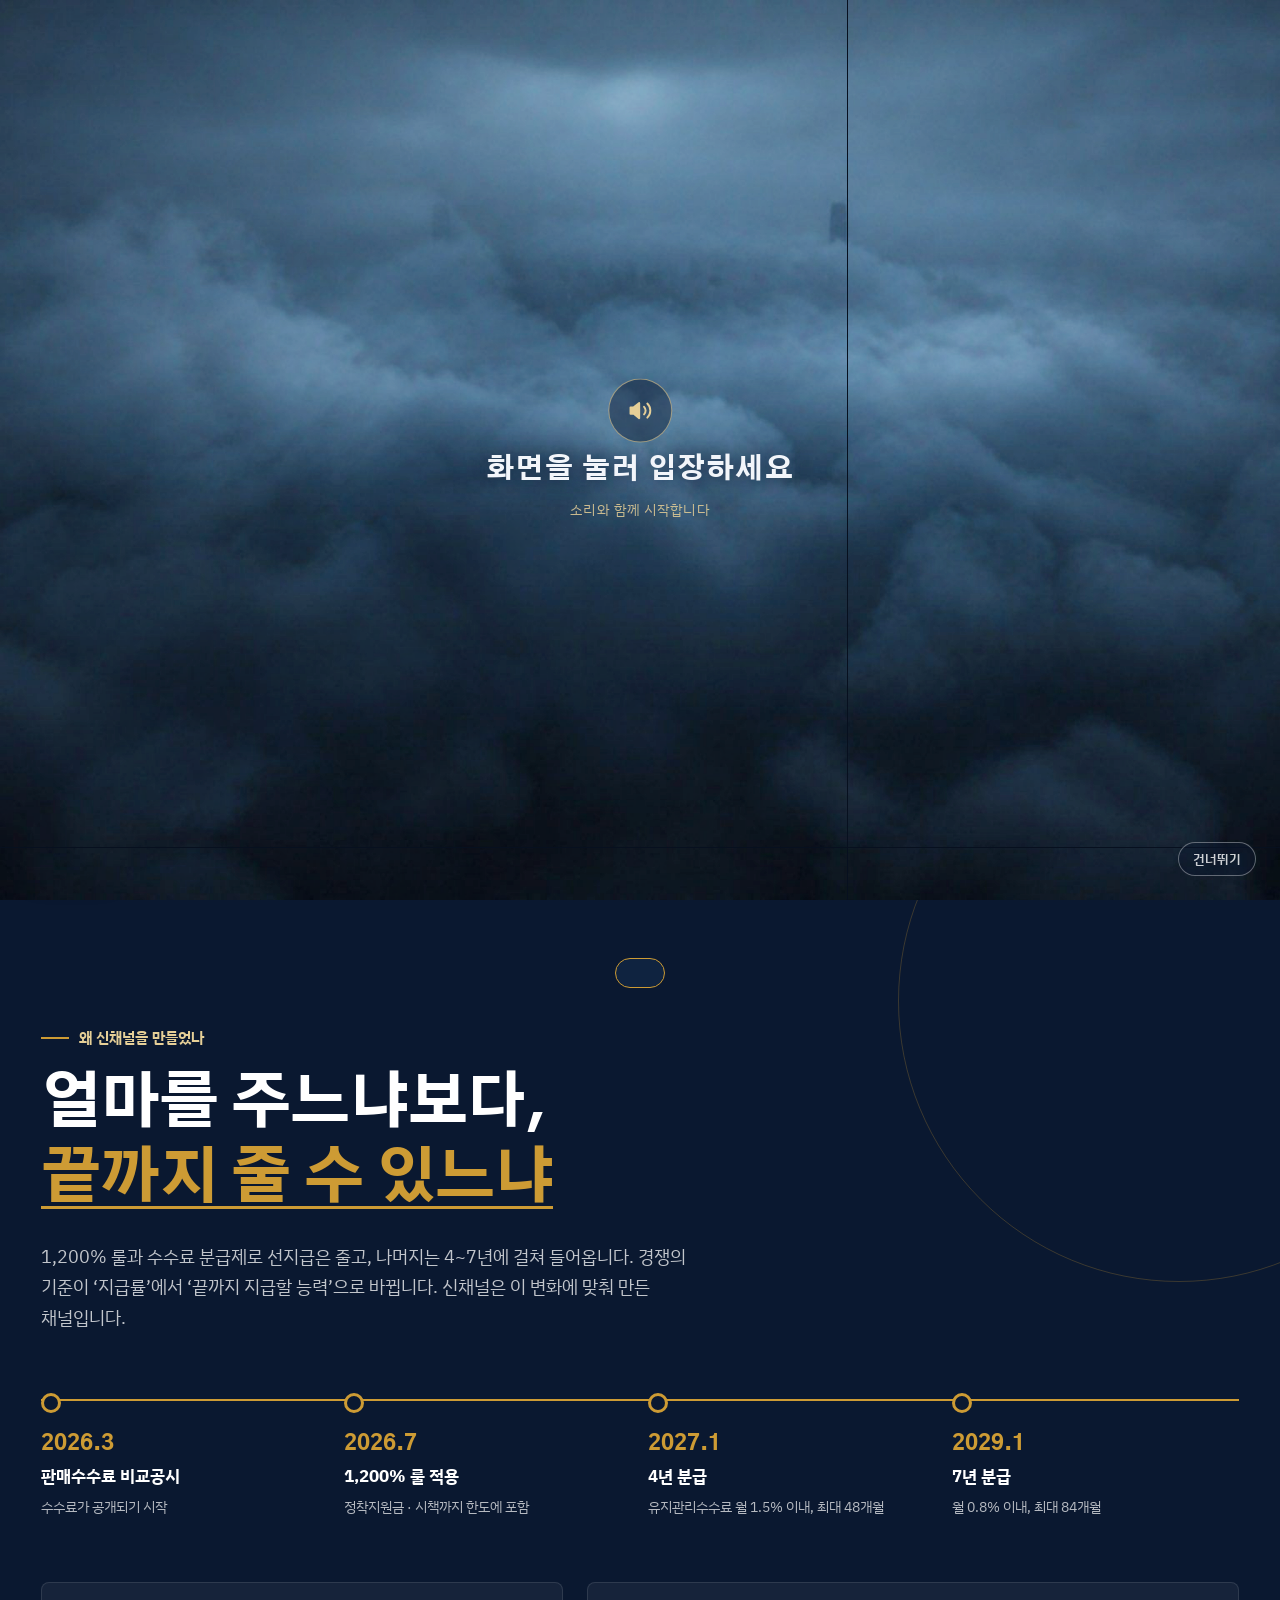
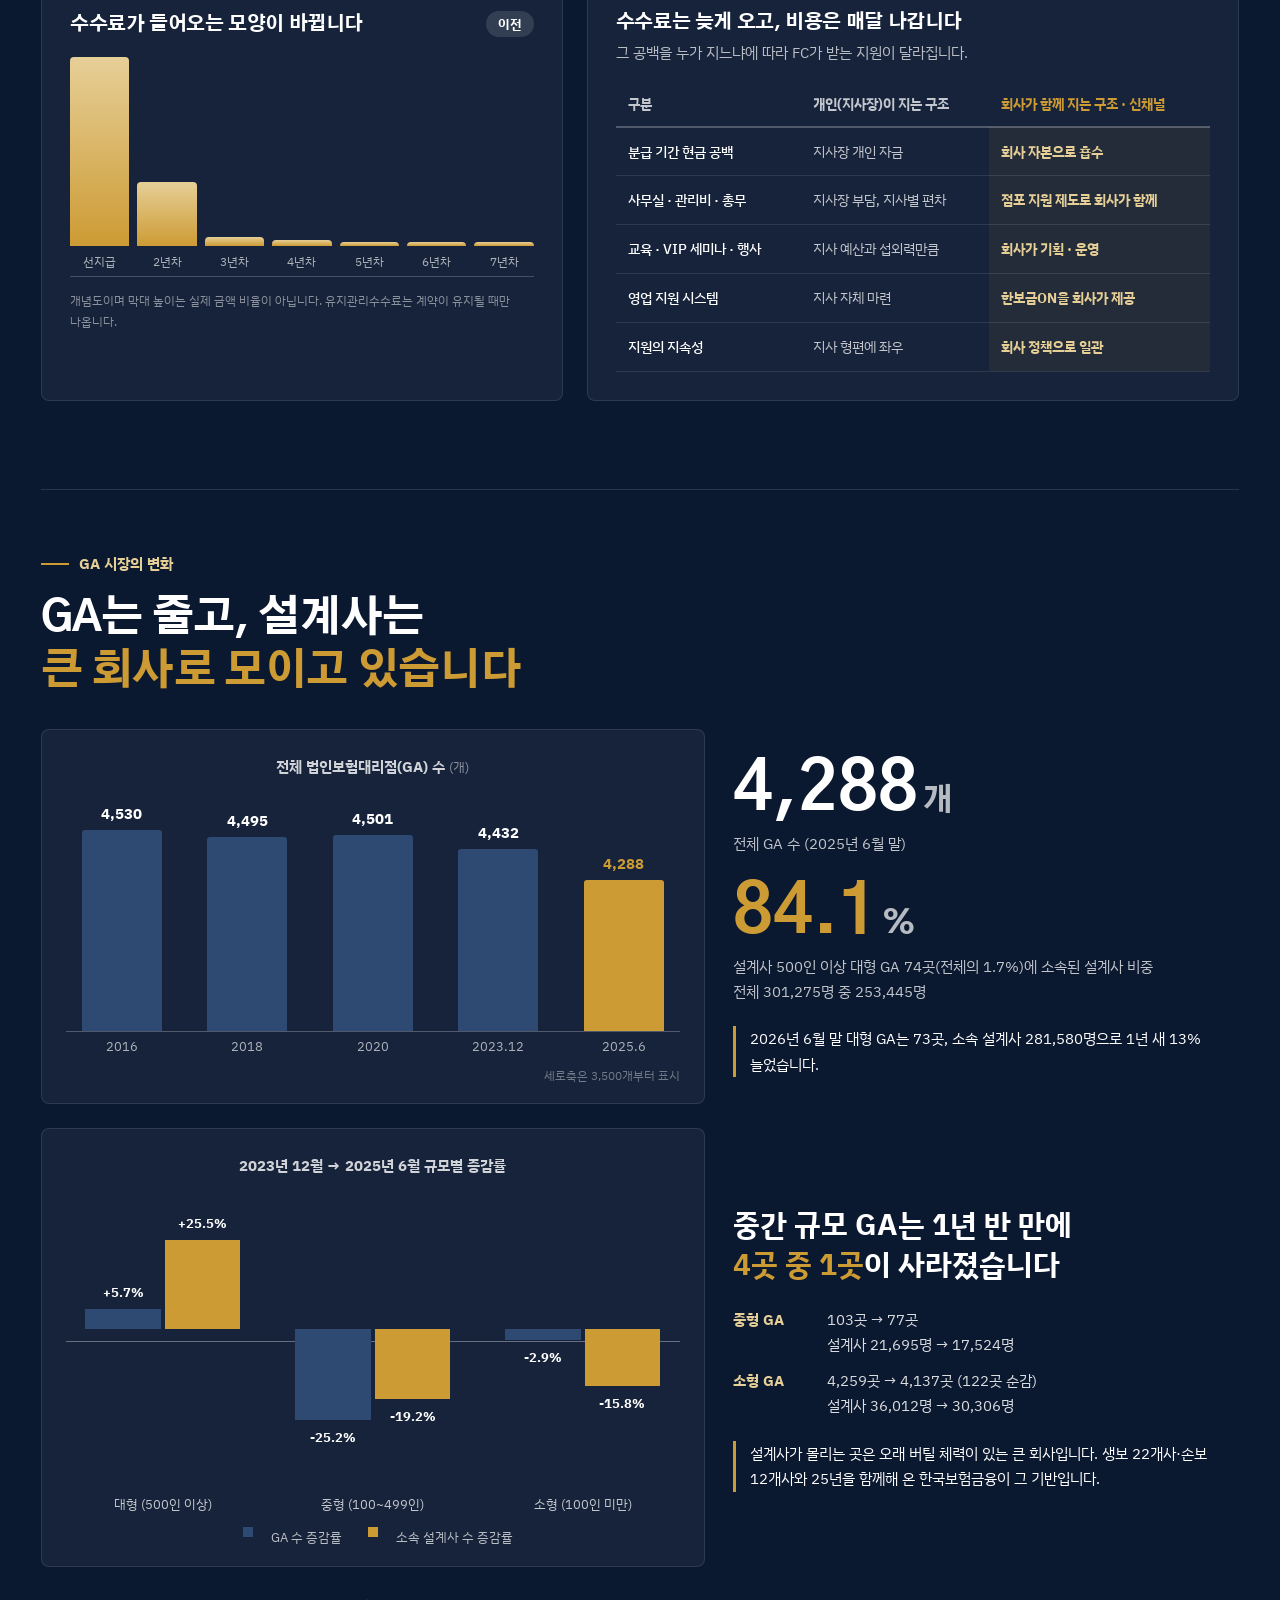
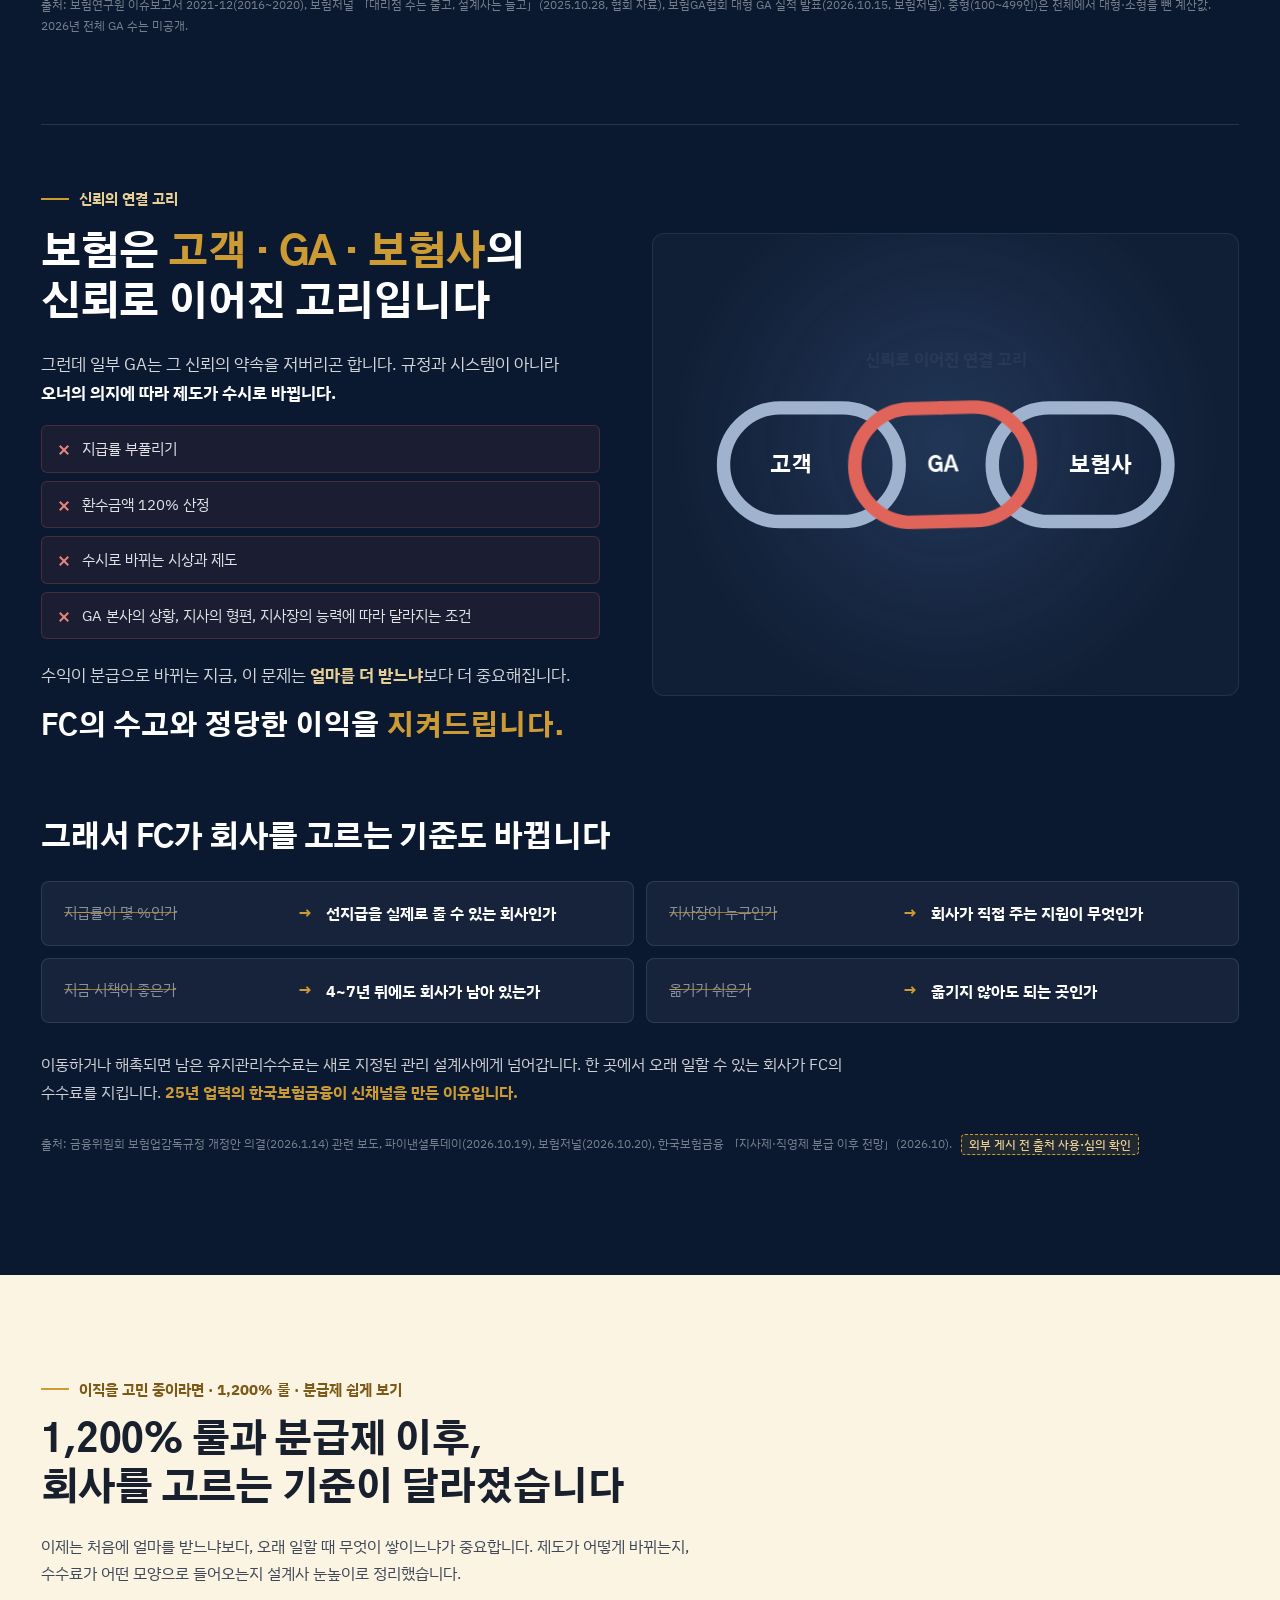
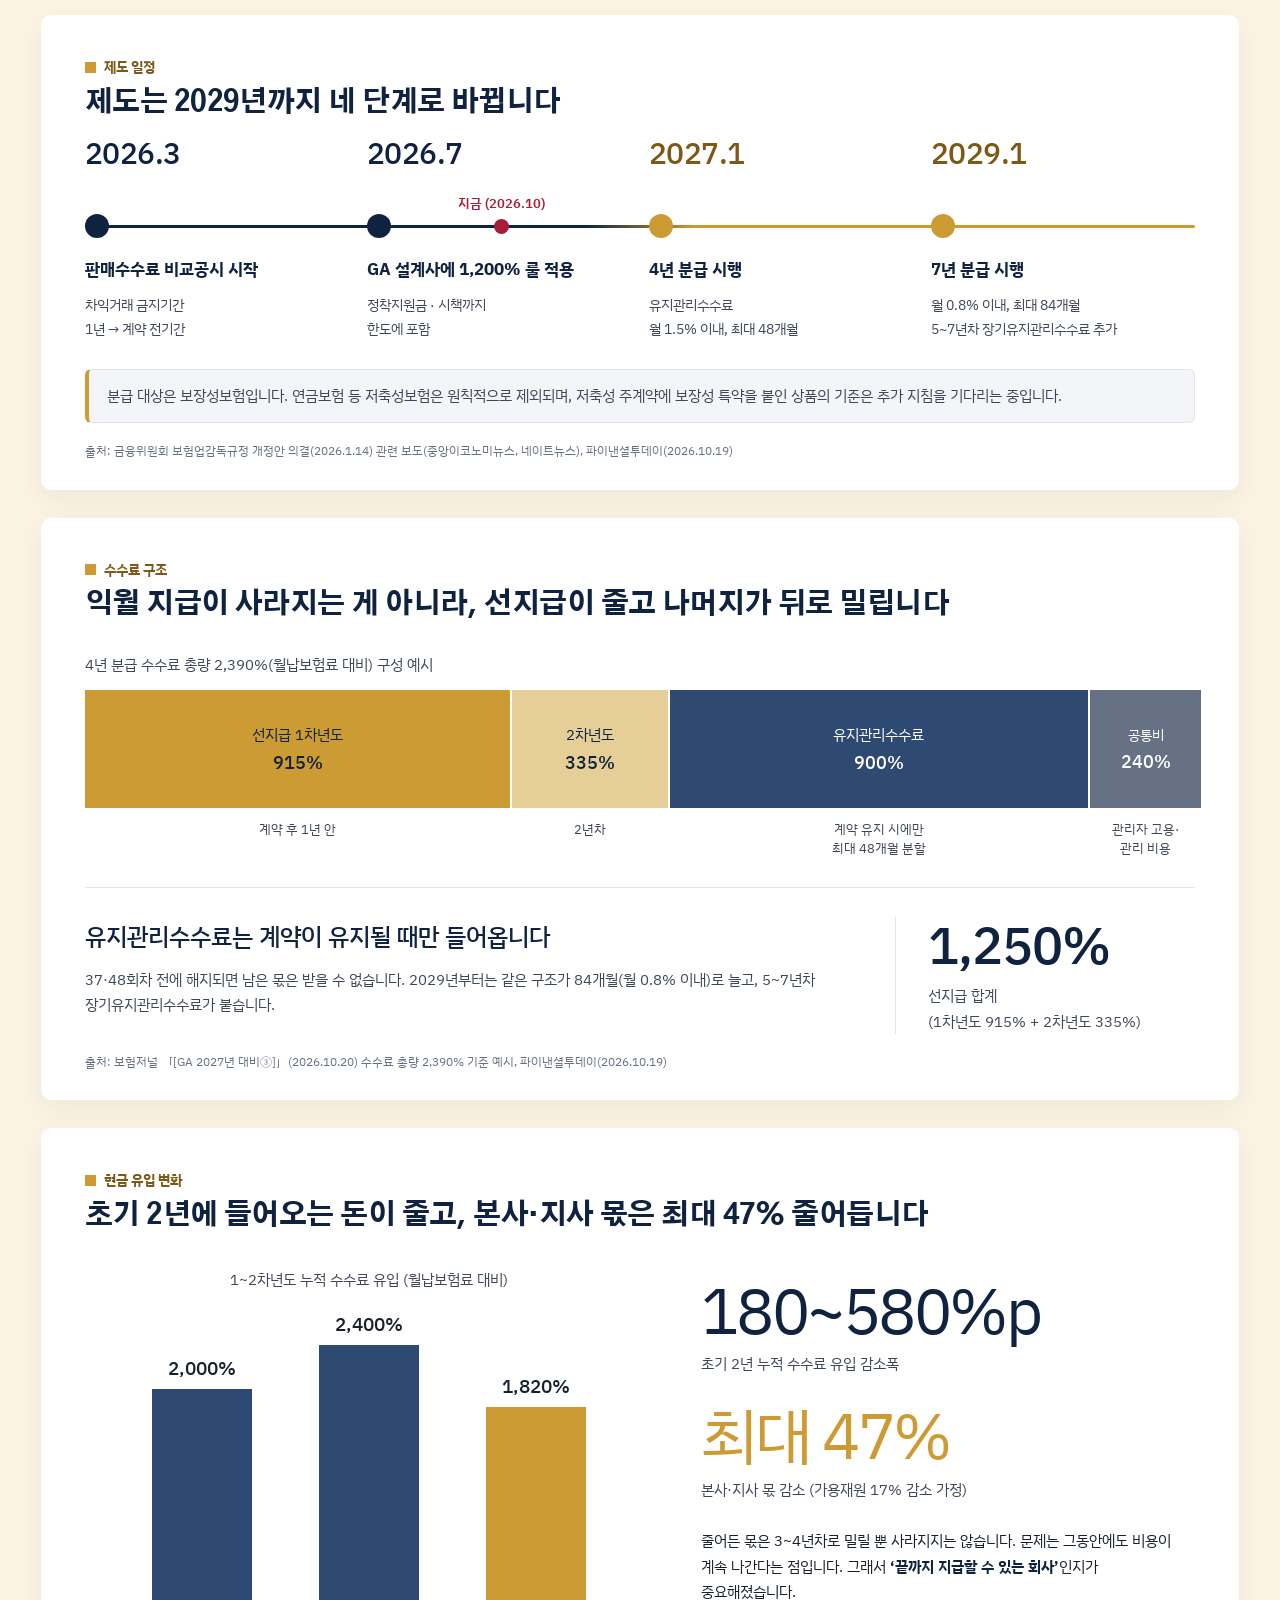
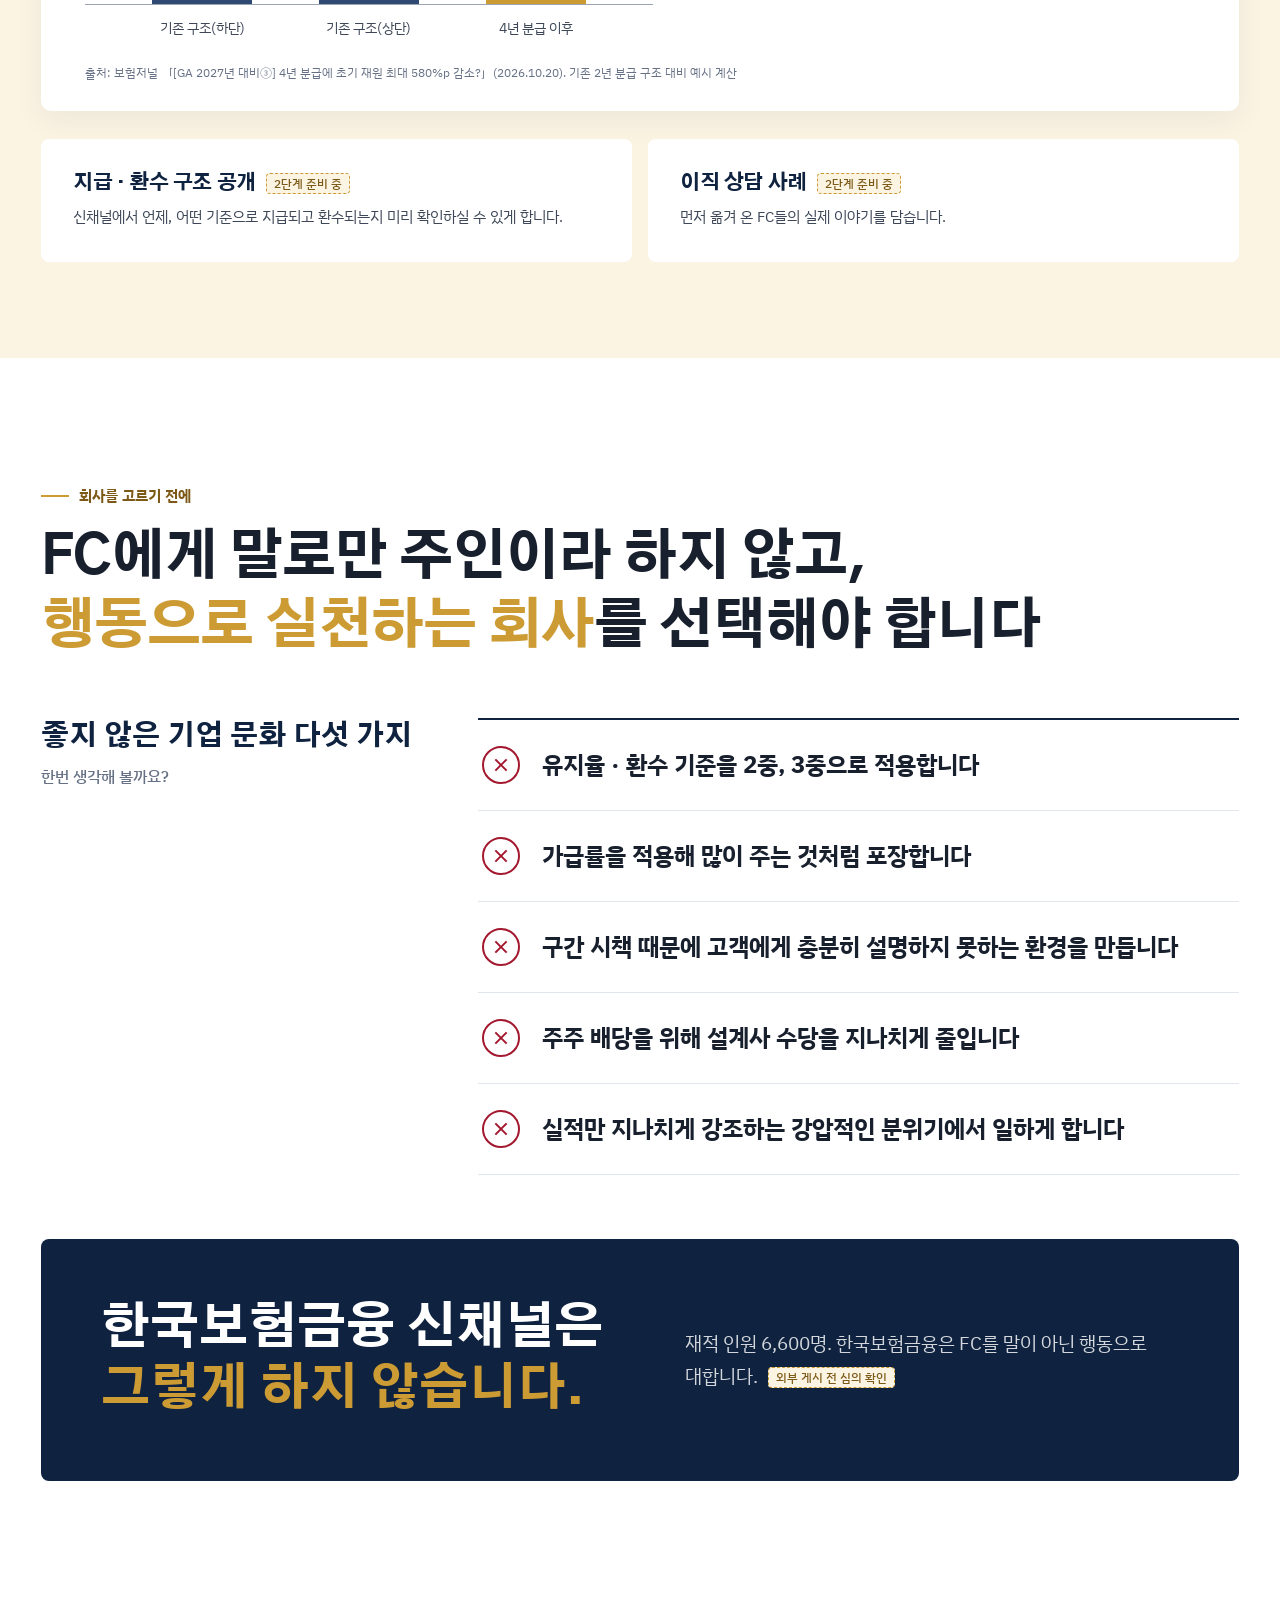
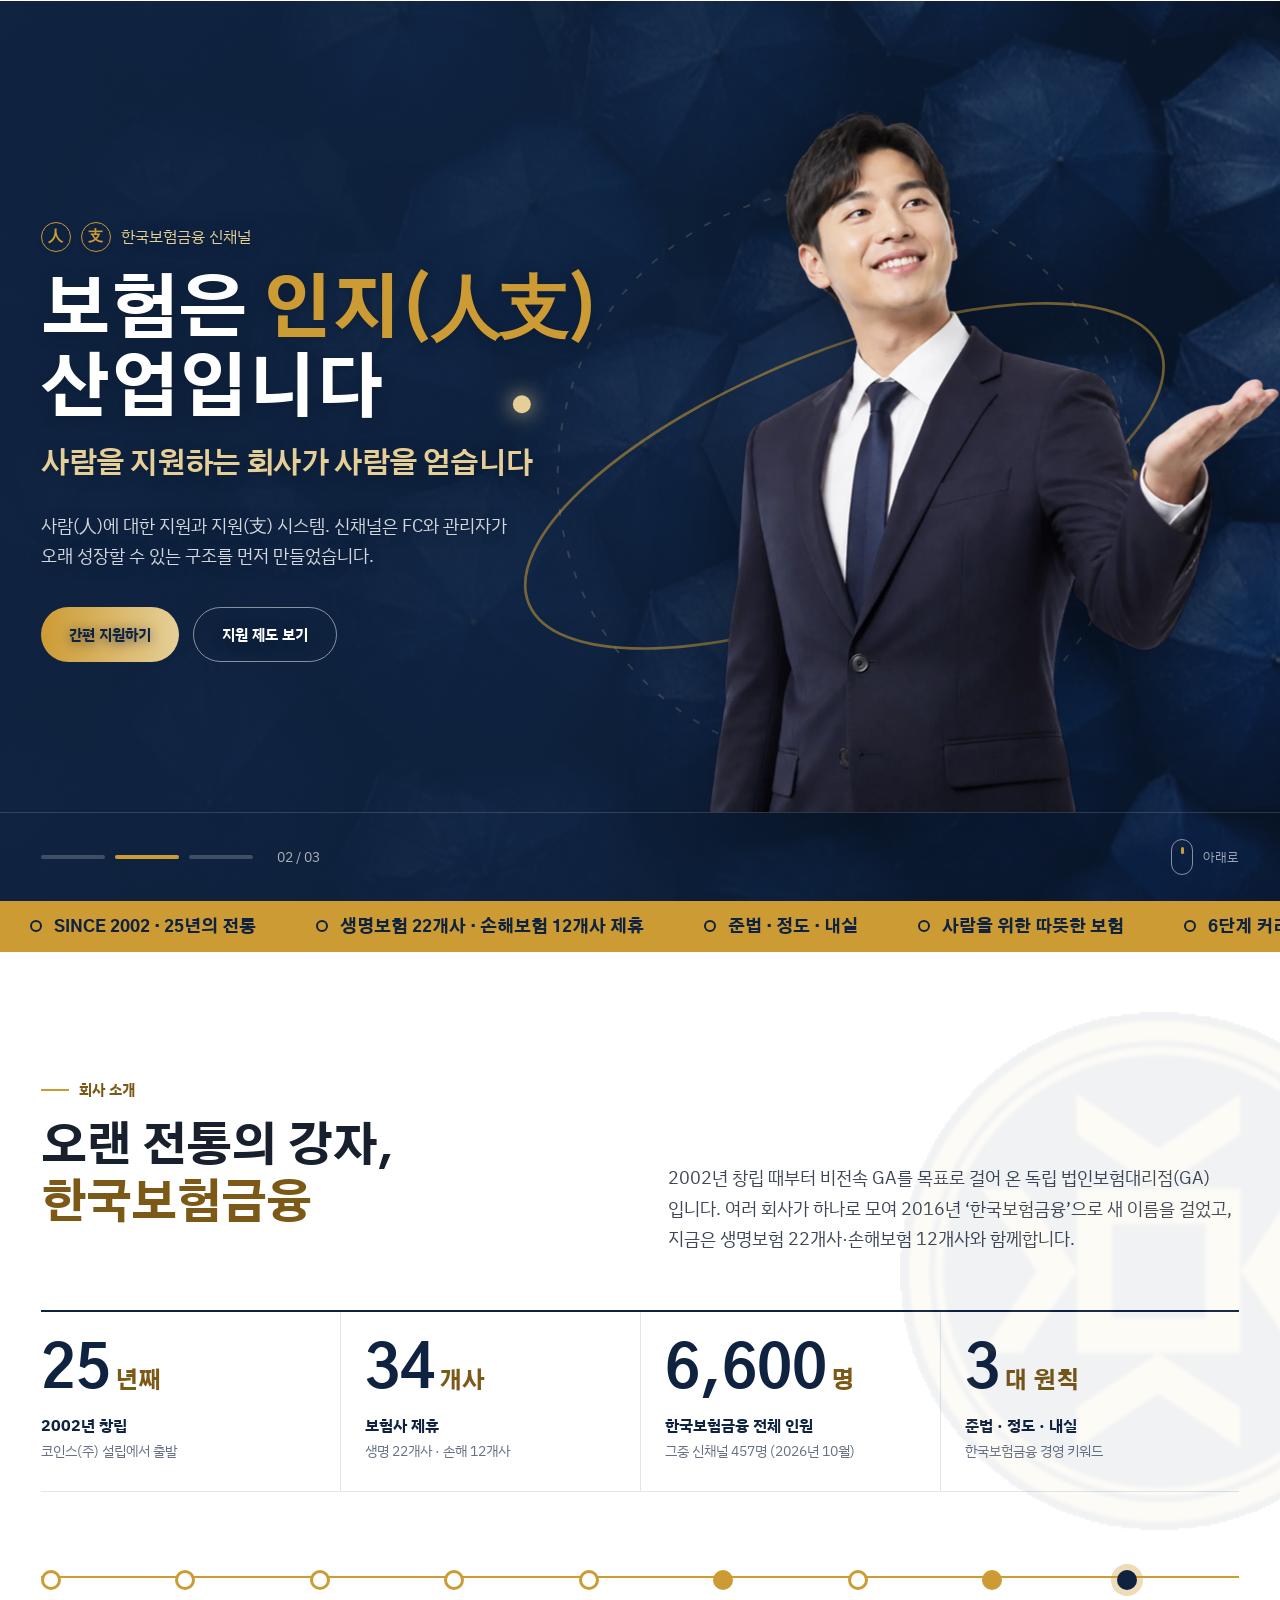
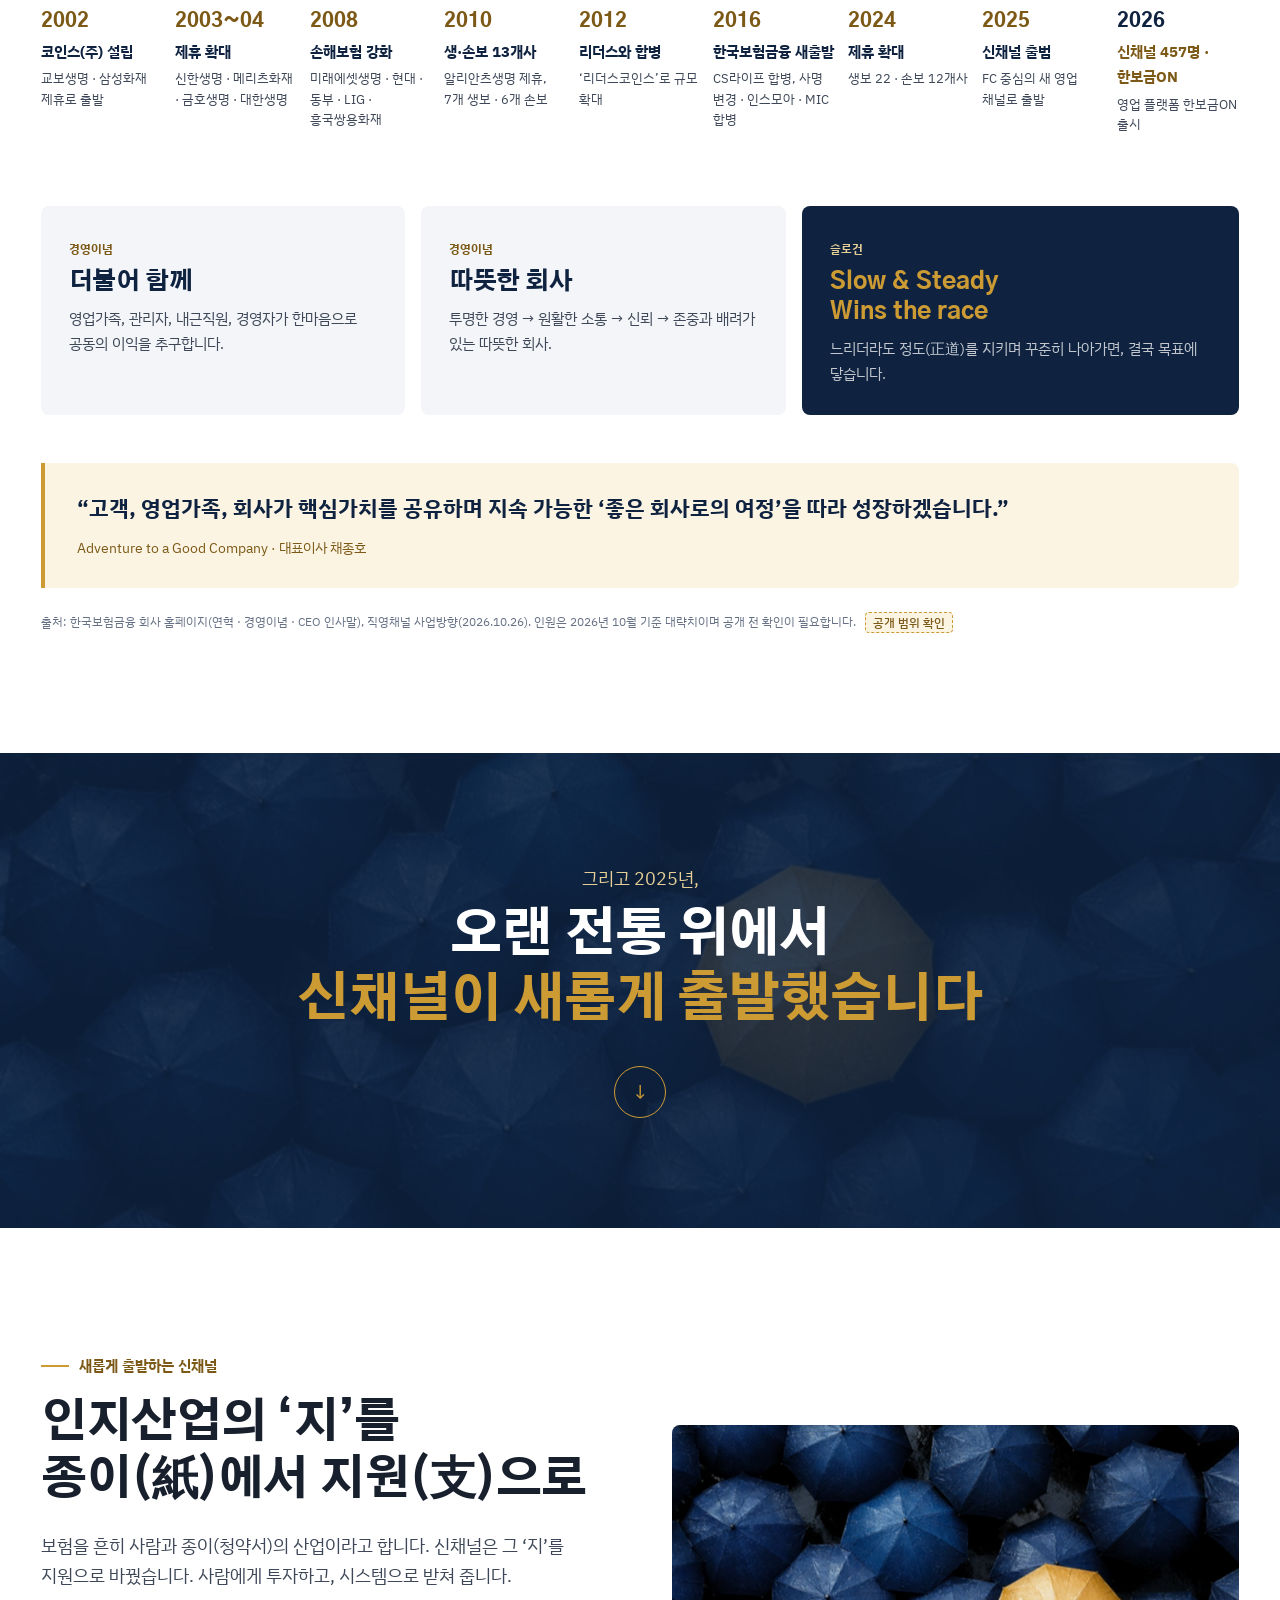
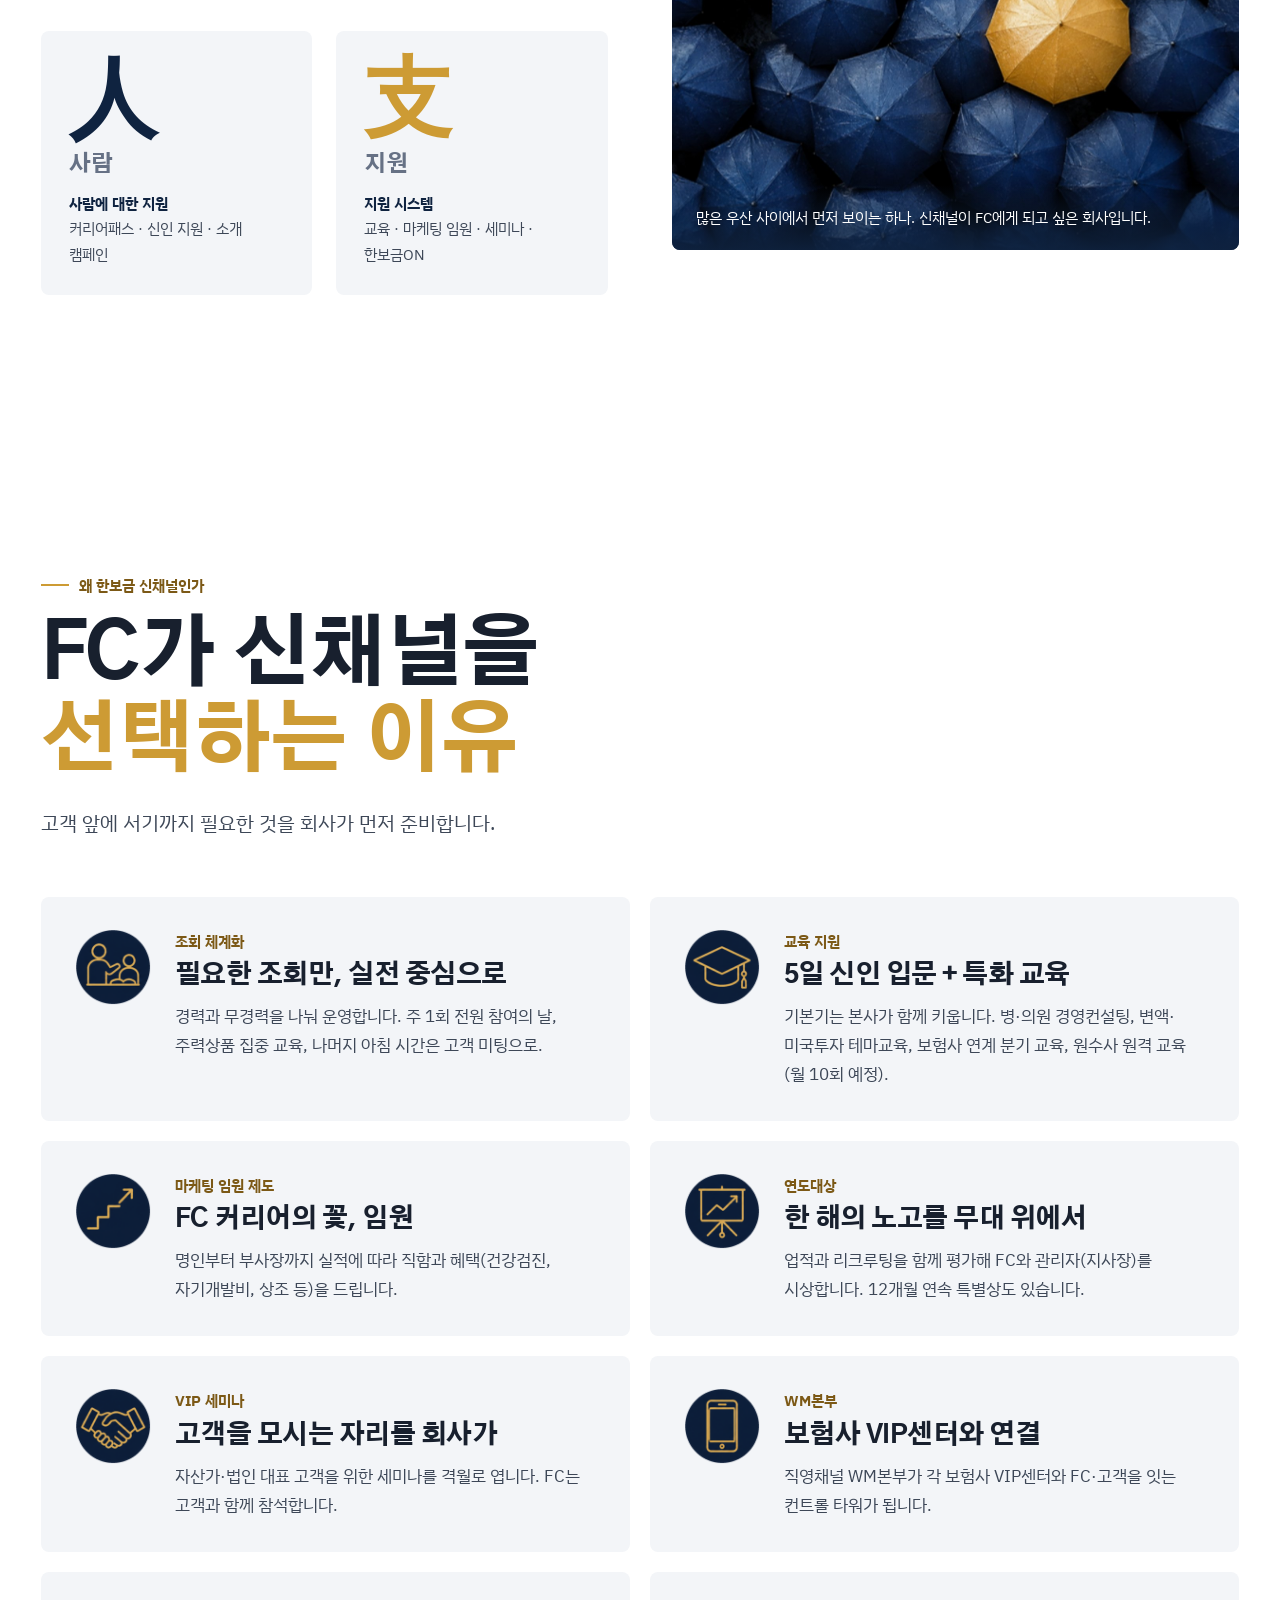
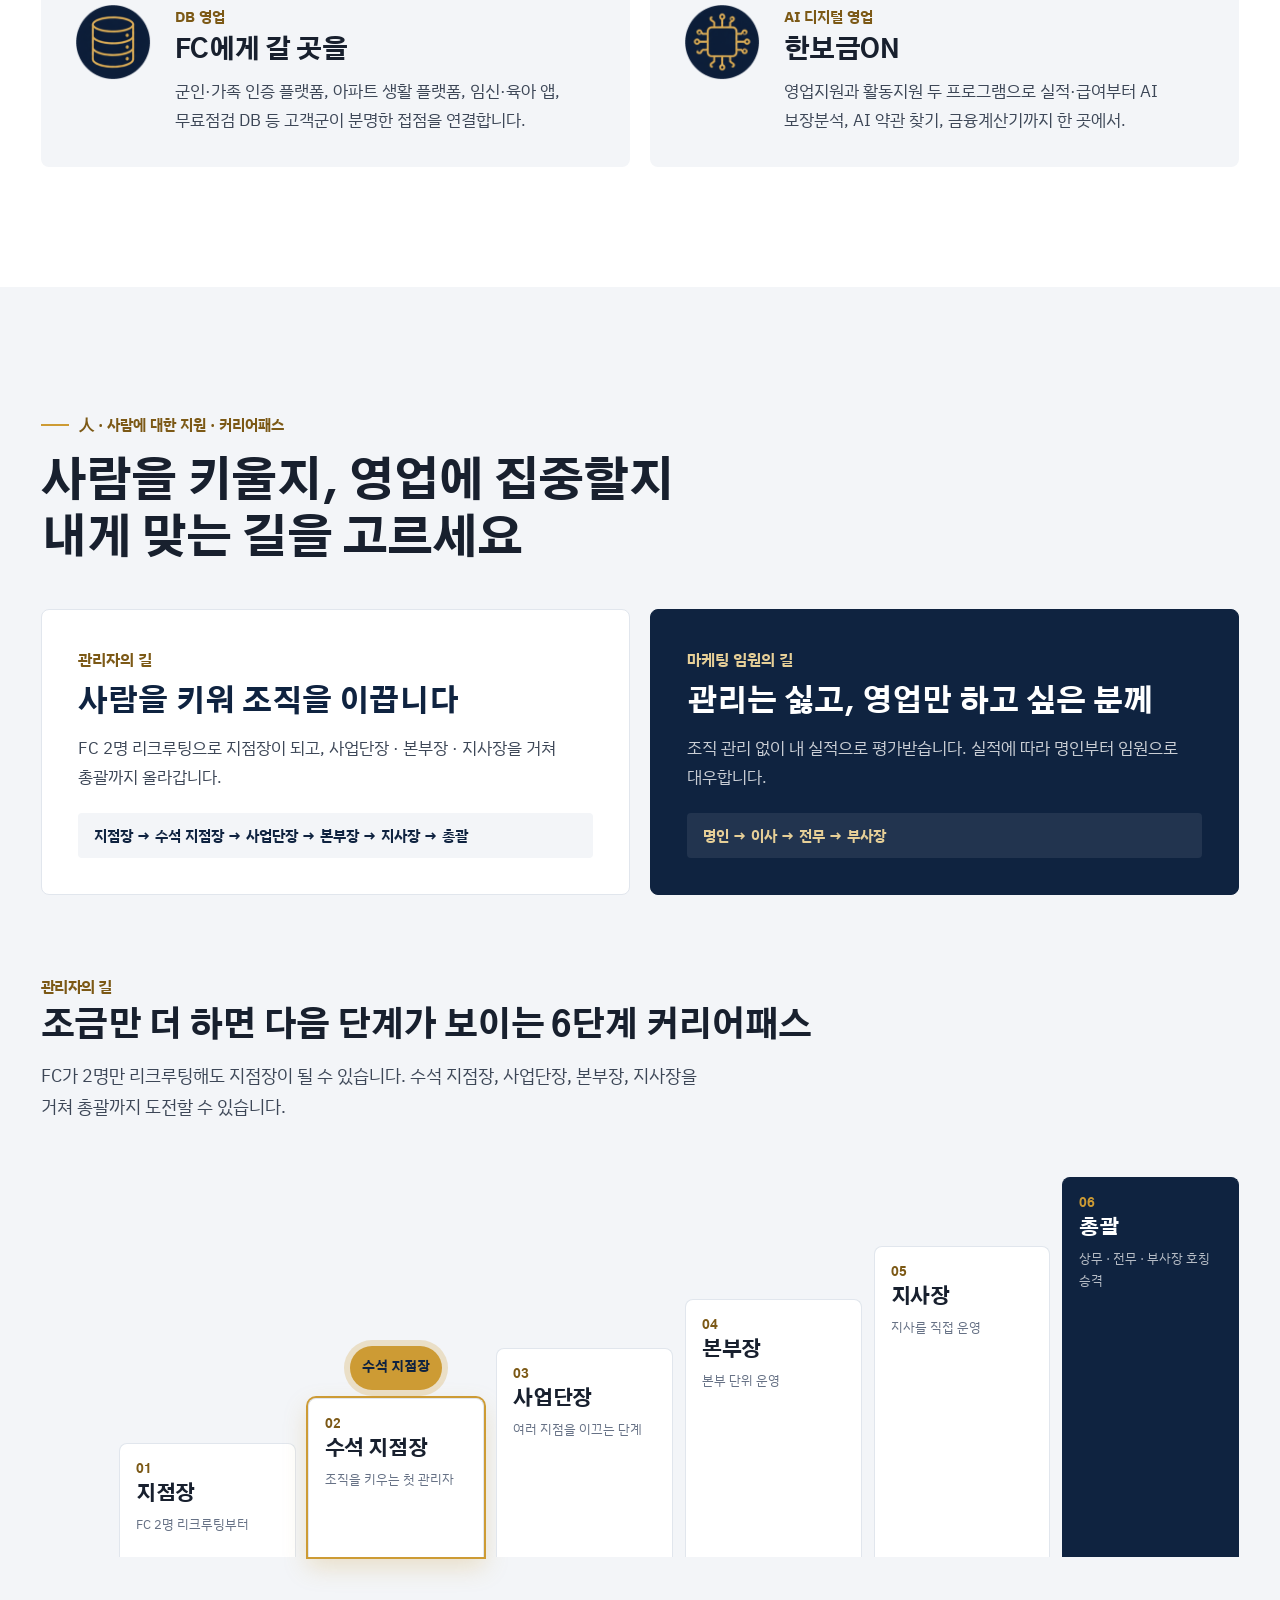
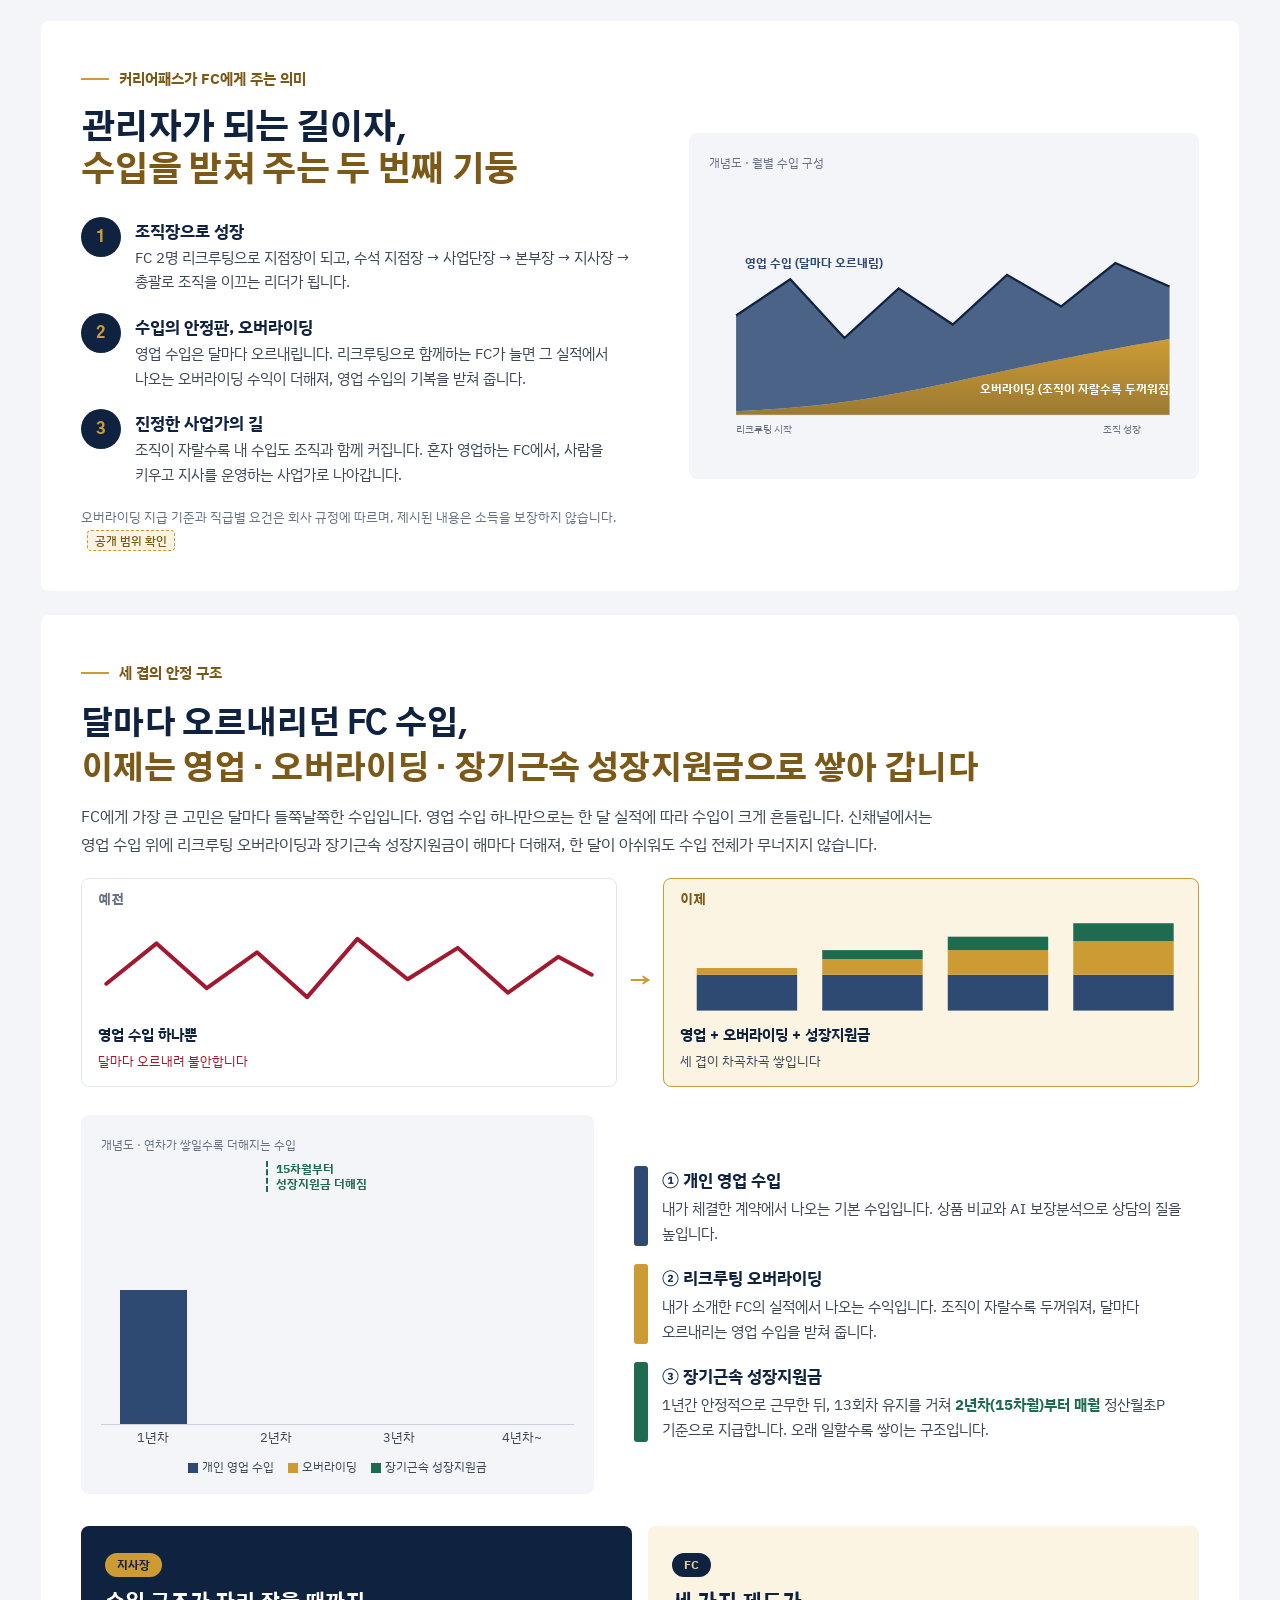
==== commit 5741c032: "일산지사 소개 영상: 실제 사진 7장 추가해 재제작 (93.6초) Co-Authored-By: Claude Opus 5.5 <noreply@anthropic.com> Claude-" ====
--- a/r2/index.html
+++ b/r2/index.html
@@ -2,7 +2,7 @@
 <html lang="ko">
 <head>
 <meta charset="utf-8">
-<script>/* 최신 확인: 올린 뒤 브라우저가 옛 화면을 보여 주면 스스로 최신으로 다시 엽니다 */(function(){var B="20261105174827",p=location.protocol;if(p!=="http:"&&p!=="https:")return;var R=(/\/(v2|r2)\//.test(location.pathname)?"../":"")+"build.txt";function chk(){if(!window.fetch)return;fetch(R+"?t="+Date.now(),{cache:"no-store"}).then(function(r){return r.ok?r.text():""}).then(function(t){t=(t||"").trim();if(!/^\d{14}$/.test(t)||t<=B)return;var q=new URLSearchParams(location.search);if(q.get("b")===t)return;q.set("b",t);location.replace(location.pathname+"?"+q.toString()+location.hash);}).catch(function(){});}chk();document.addEventListener("visibilitychange",function(){if(!document.hidden)chk();});})();</script>
+<script>/* 최신 확인: 올린 뒤 브라우저가 옛 화면을 보여 주면 스스로 최신으로 다시 엽니다 */(function(){var B="20261105175118",p=location.protocol;if(p!=="http:"&&p!=="https:")return;var R=(/\/(v2|r2)\//.test(location.pathname)?"../":"")+"build.txt";function chk(){if(!window.fetch)return;fetch(R+"?t="+Date.now(),{cache:"no-store"}).then(function(r){return r.ok?r.text():""}).then(function(t){t=(t||"").trim();if(!/^\d{14}$/.test(t)||t<=B)return;var q=new URLSearchParams(location.search);if(q.get("b")===t)return;q.set("b",t);location.replace(location.pathname+"?"+q.toString()+location.hash);}).catch(function(){});}chk();document.addEventListener("visibilitychange",function(){if(!document.hidden)chk();});})();</script>
 <meta name="viewport" content="width=device-width, initial-scale=1">
 <title>한국보험금융 신채널 · Career Information Session</title>
 <meta name="description" content="사람(人)을 지원(支)하는 회사, 한국보험금융 신채널. 커리어패스, 신인 지원, 교육, 영업 플랫폼 한보금ON, 모집 안내.">
@@ -2616,12 +2616,12 @@
 /* 간편 지원: 아직 접수처가 연결되지 않아 안내만 띄움 */
 function applyForm(e){e.preventDefault();var t=document.getElementById('toast');t.textContent='초안 화면입니다. 접수처(구글 폼 등)를 연결하면 실제로 신청됩니다.';t.classList.add('show');setTimeout(function(){t.classList.remove('show')},3500);return false;}
 </script>
-<script src="../js/sound.js?b=20261105174827"></script>
-<script src="../js/branches.js?b=20261105174827"></script>
-<script src="../js/korea-map.js?b=20261105174827"></script>
-<script src="../js/kmap.js?b=20261105174827"></script>
-<script src="../js/reveal-lib.js?b=20261105174827"></script>
-<script src="../js/present.js?b=20261105174827"></script>
+<script src="../js/sound.js?b=20261105175118"></script>
+<script src="../js/branches.js?b=20261105175118"></script>
+<script src="../js/korea-map.js?b=20261105175118"></script>
+<script src="../js/kmap.js?b=20261105175118"></script>
+<script src="../js/reveal-lib.js?b=20261105175118"></script>
+<script src="../js/present.js?b=20261105175118"></script>
 <script>
 /* 당신 곁에 한국보험금융: 지도 2개 + 지사 카드 (카드 ↔ 지도 점 함께 강조) */
 (function(){
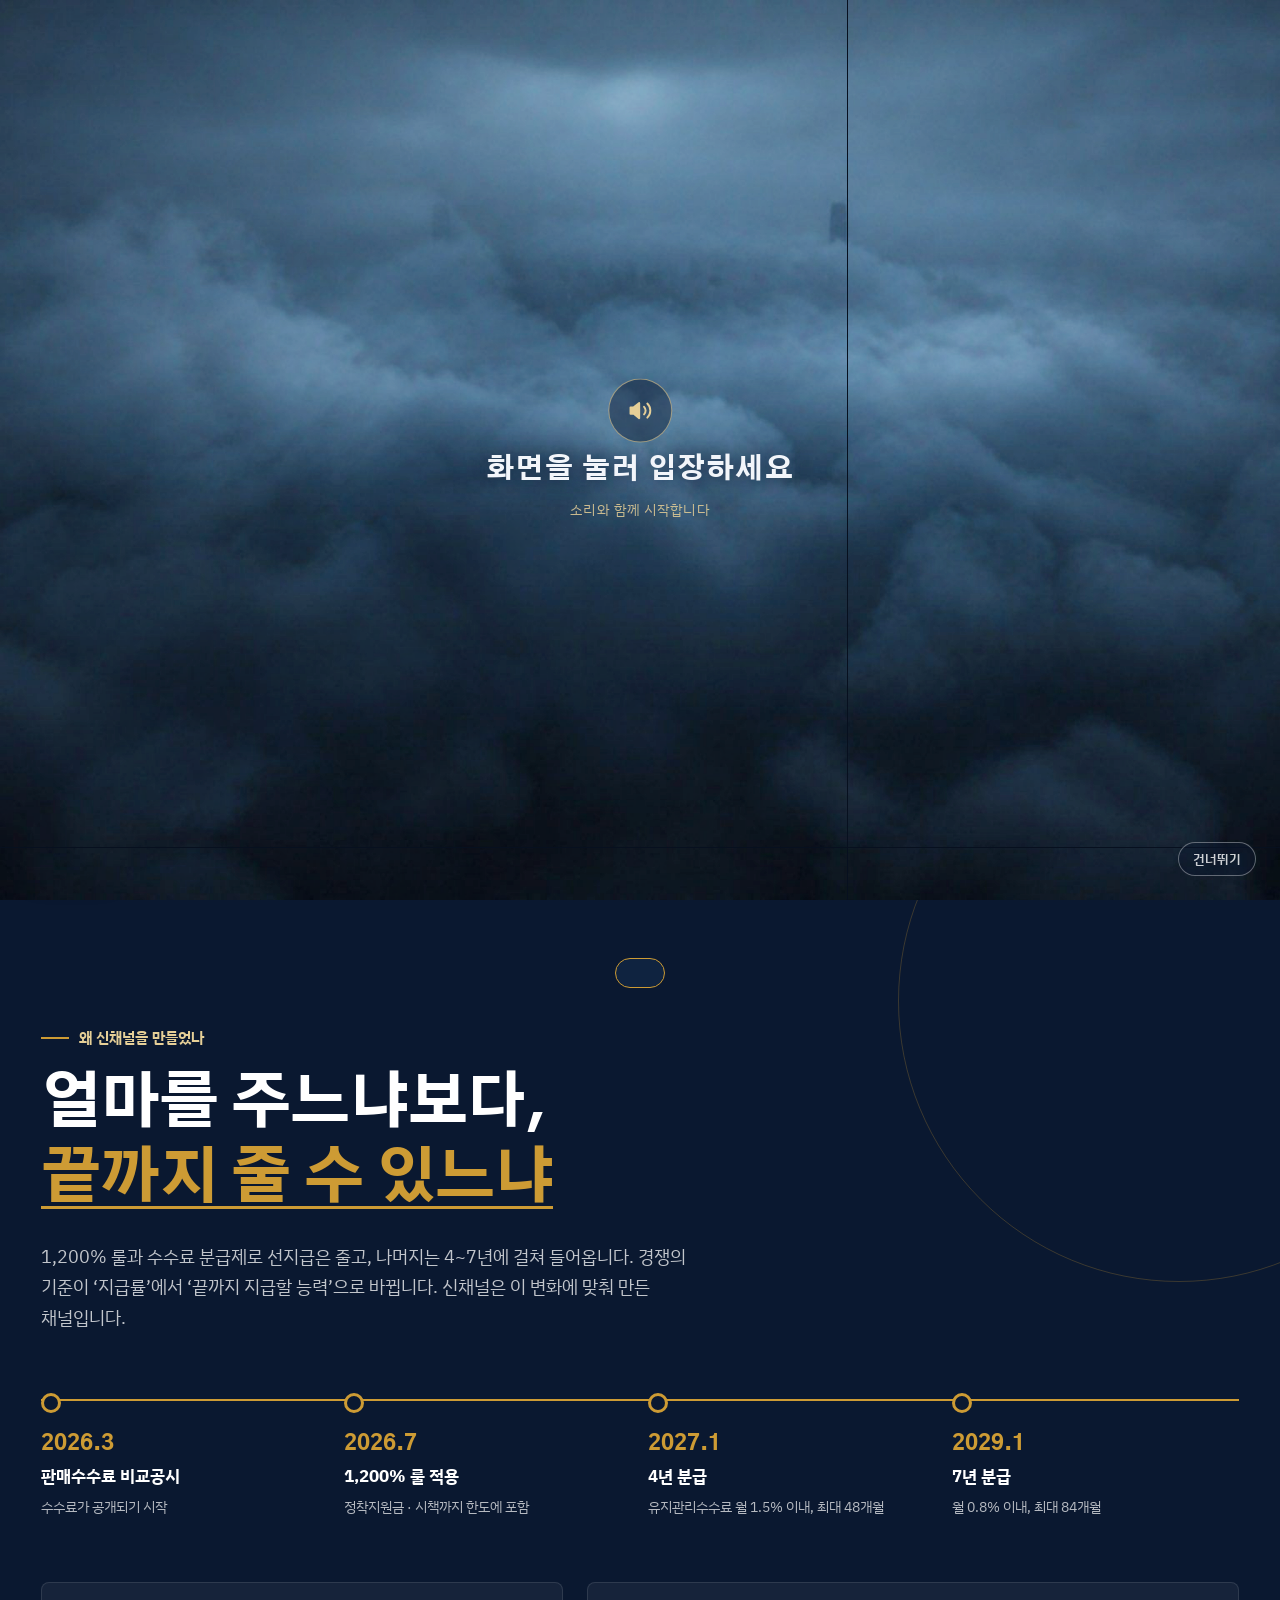
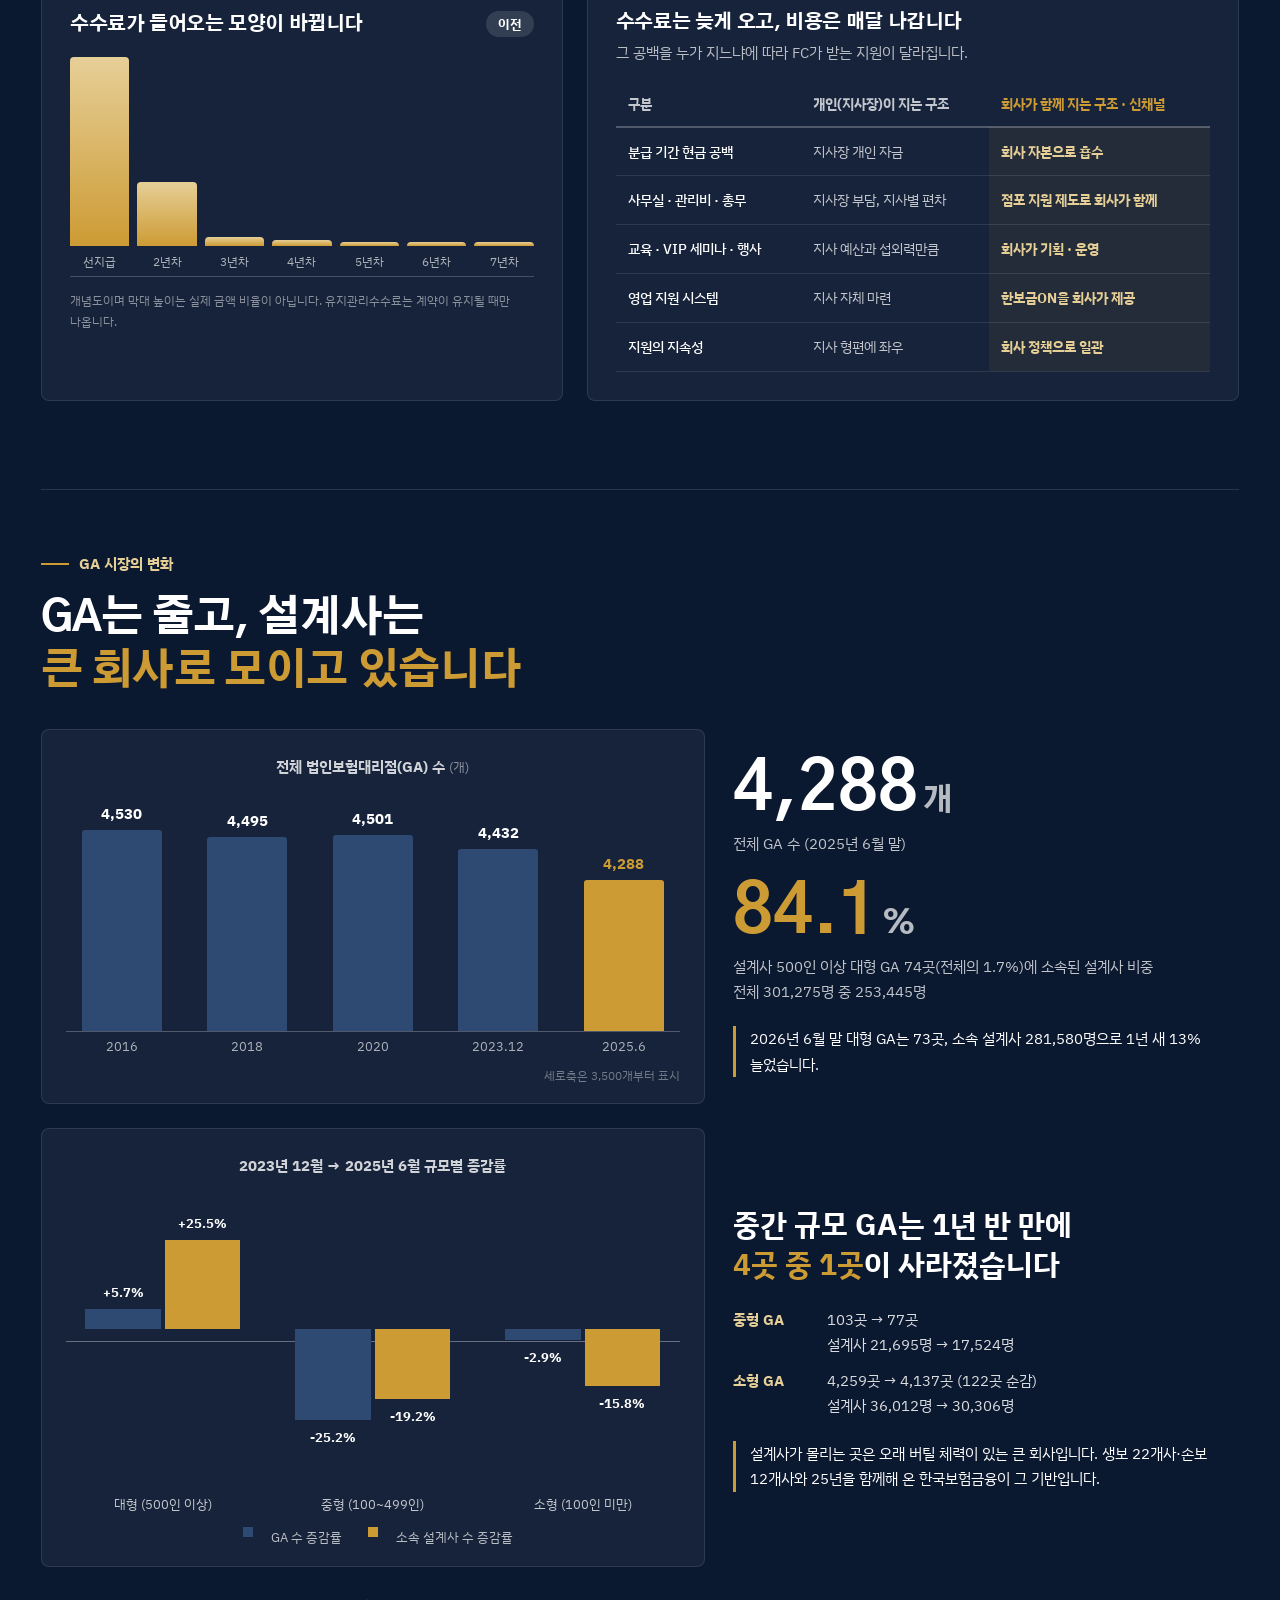
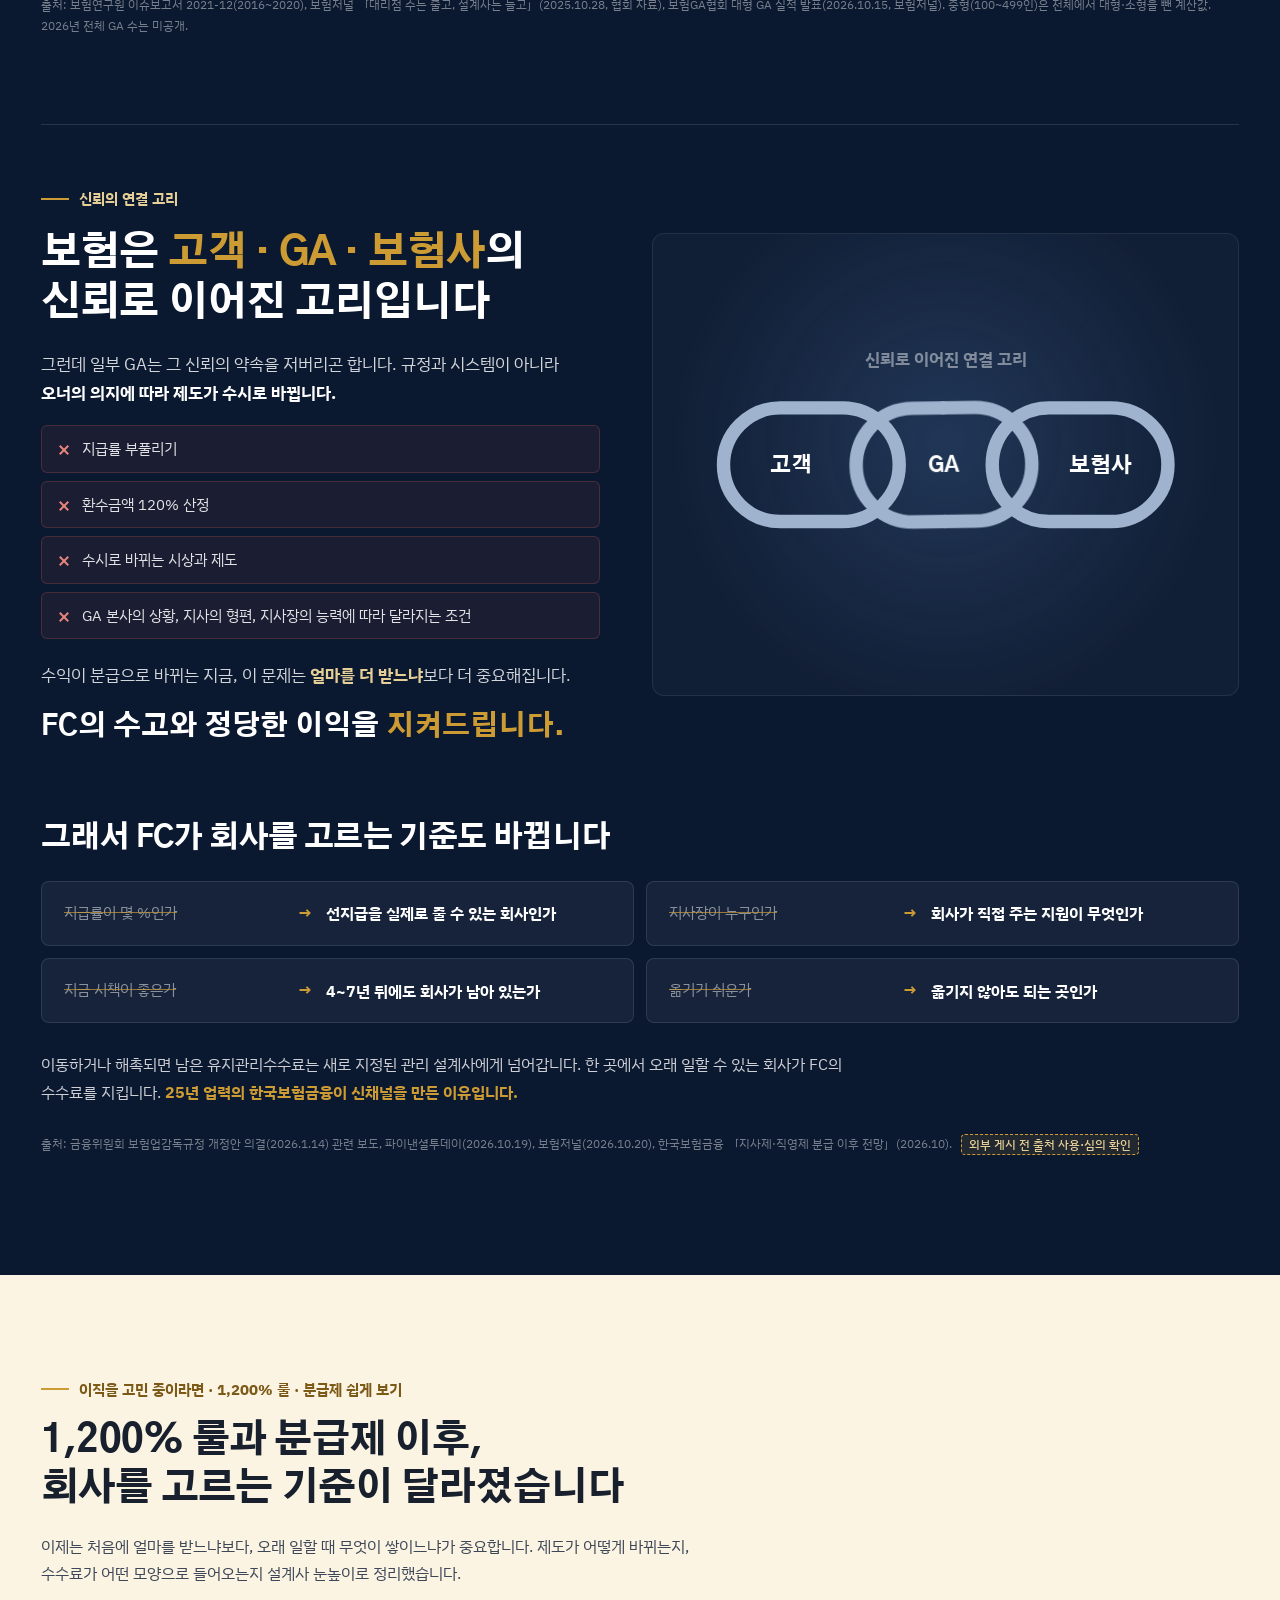
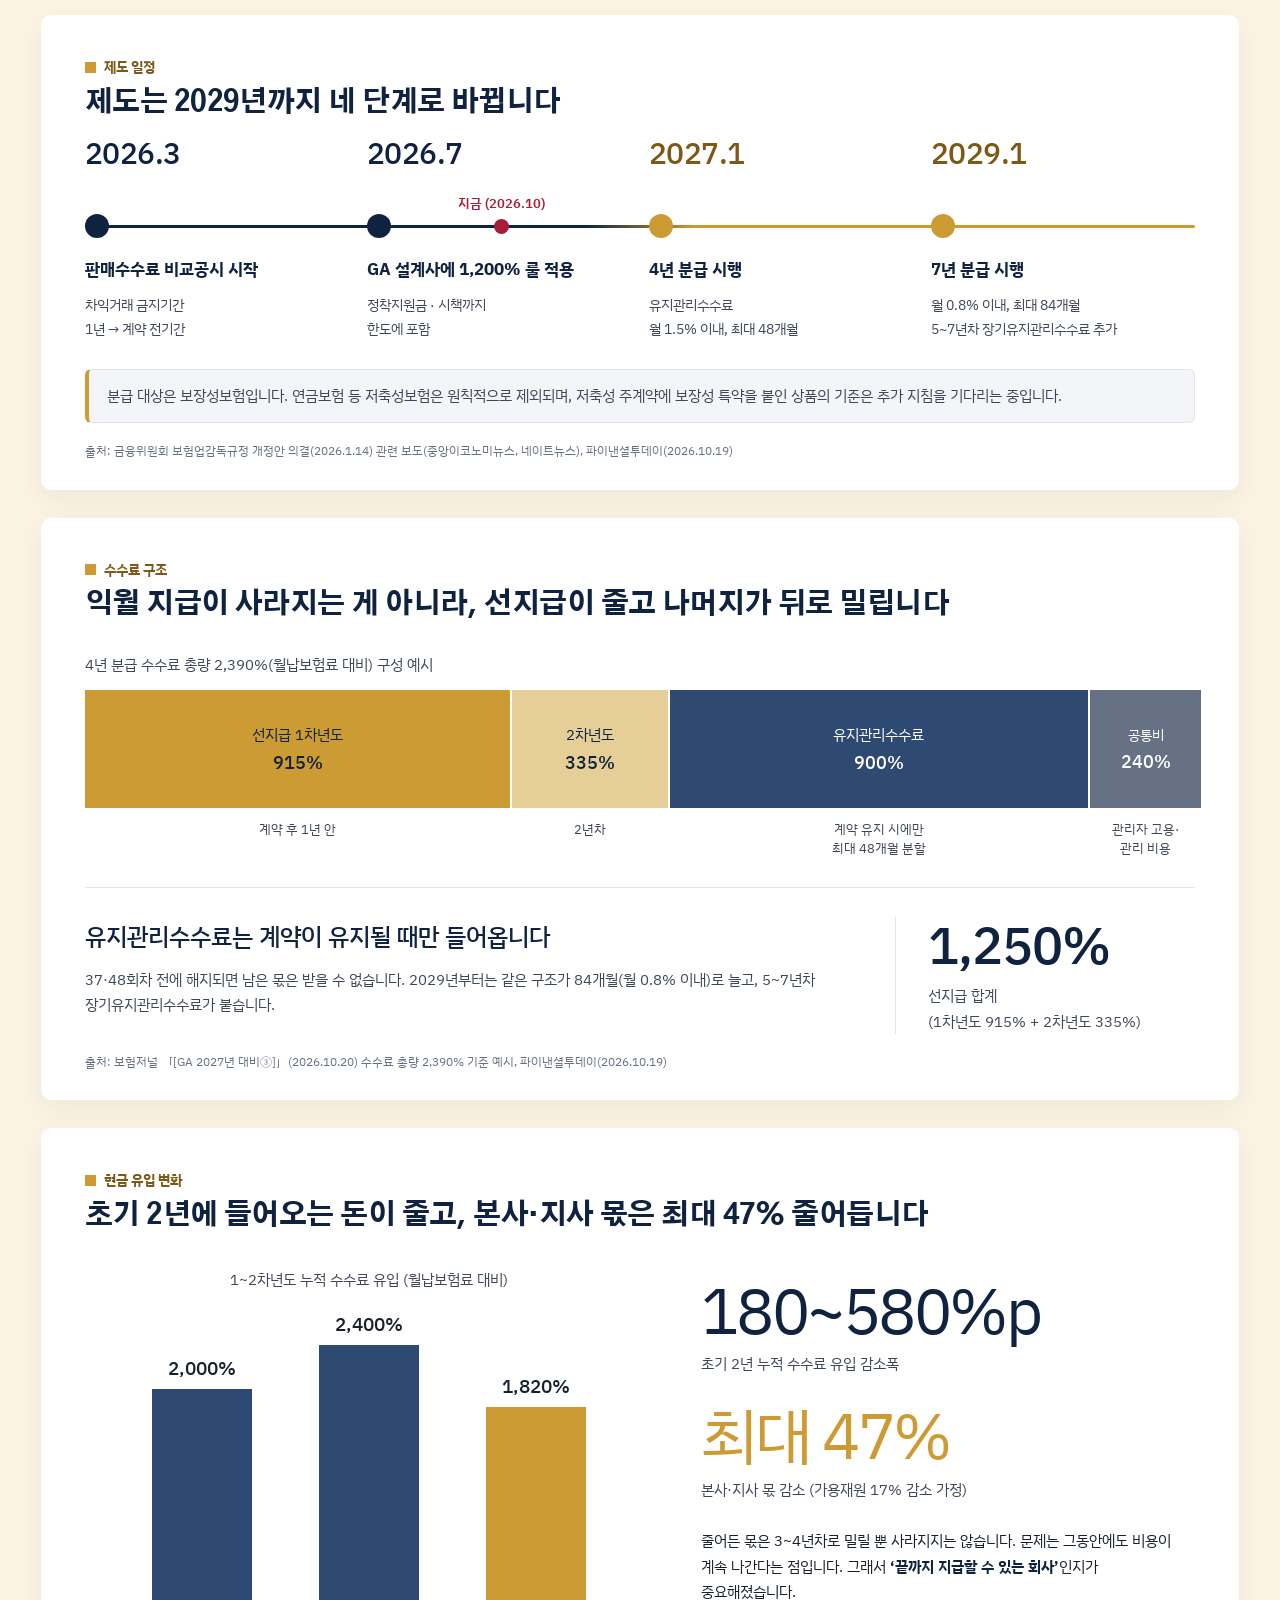
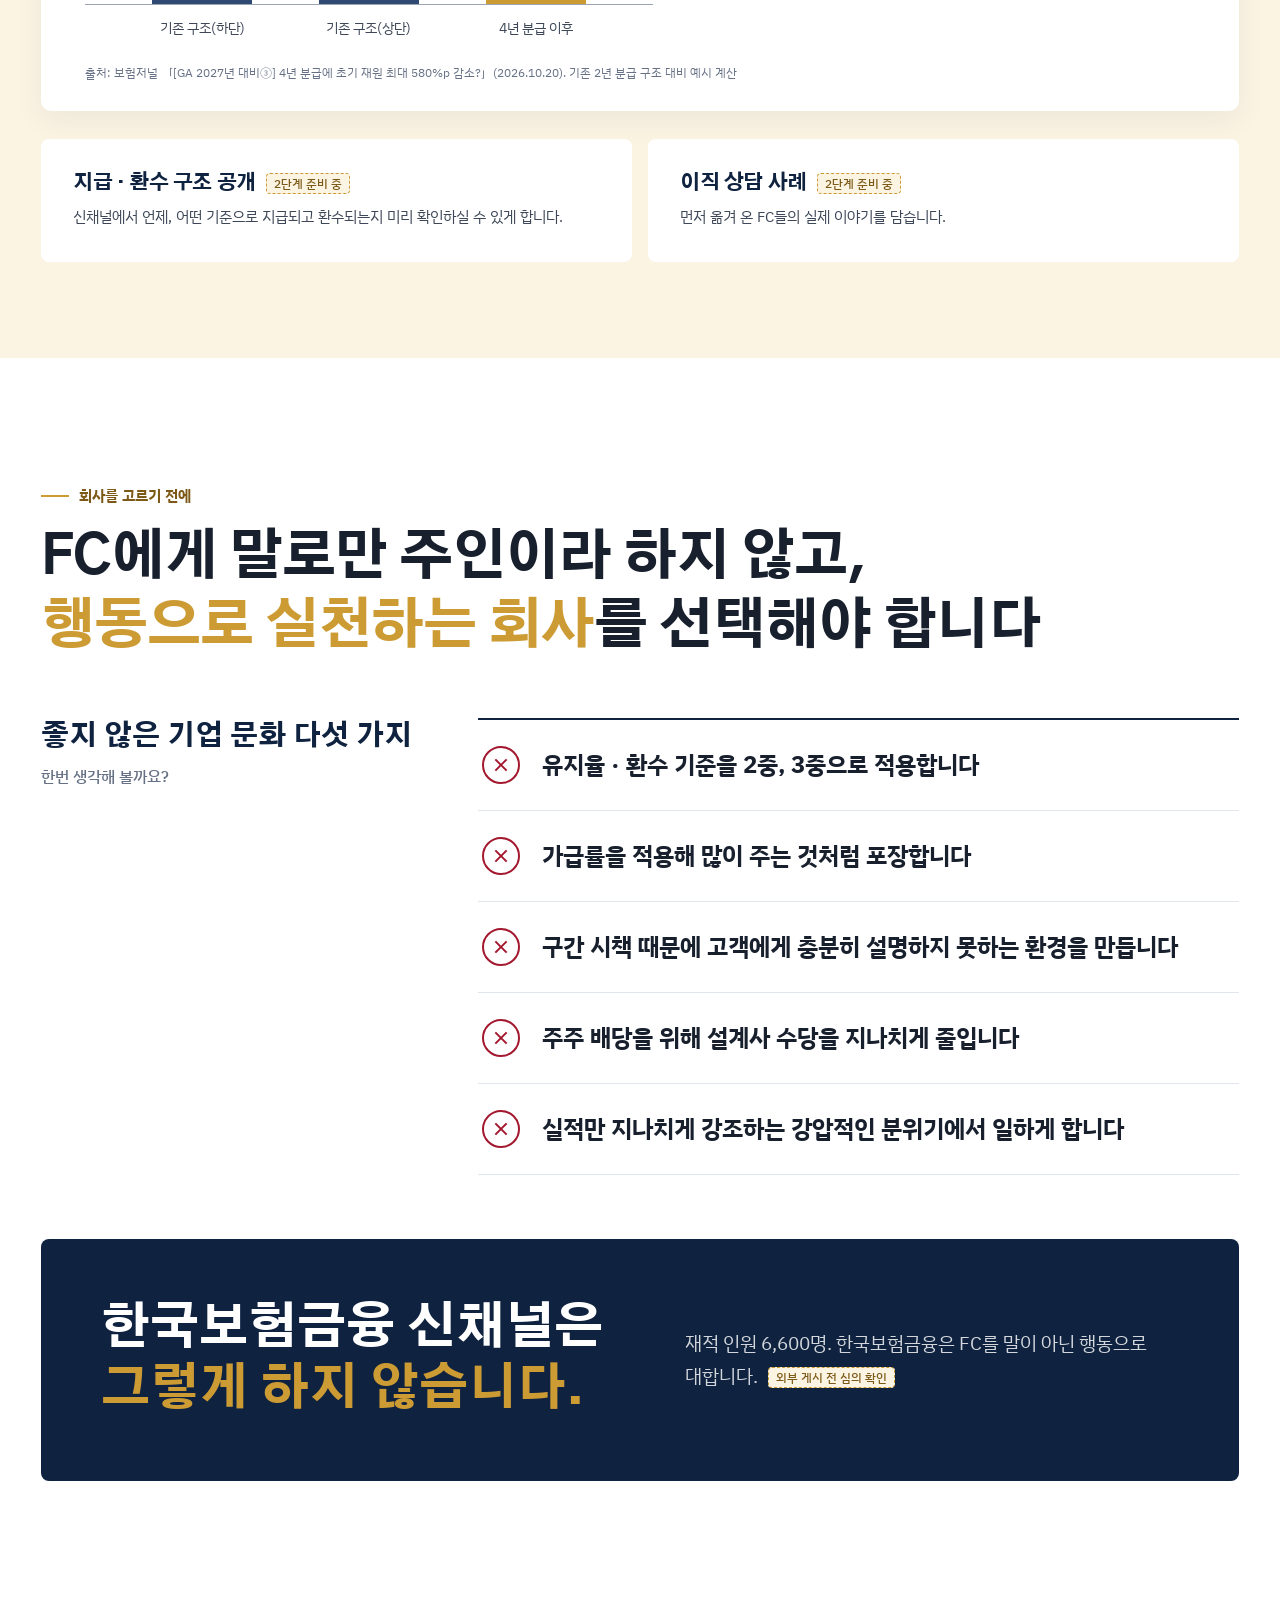
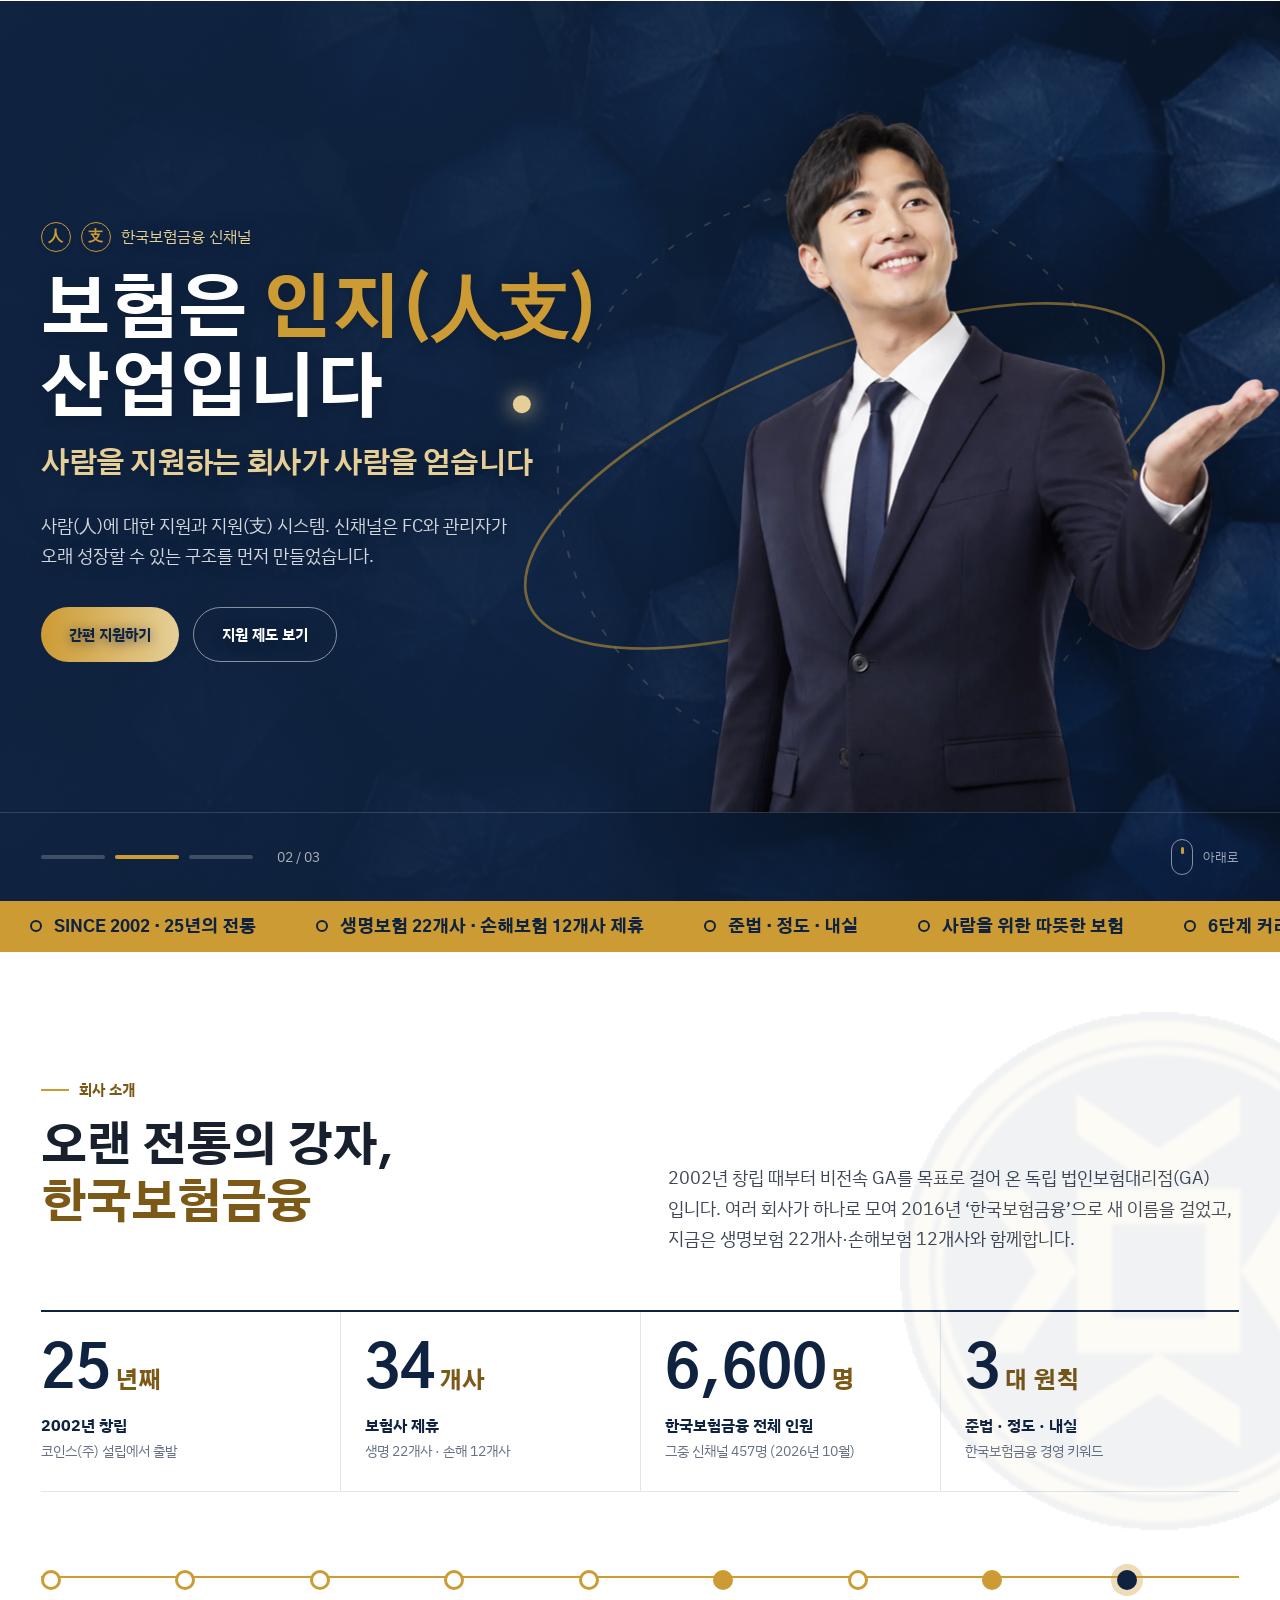
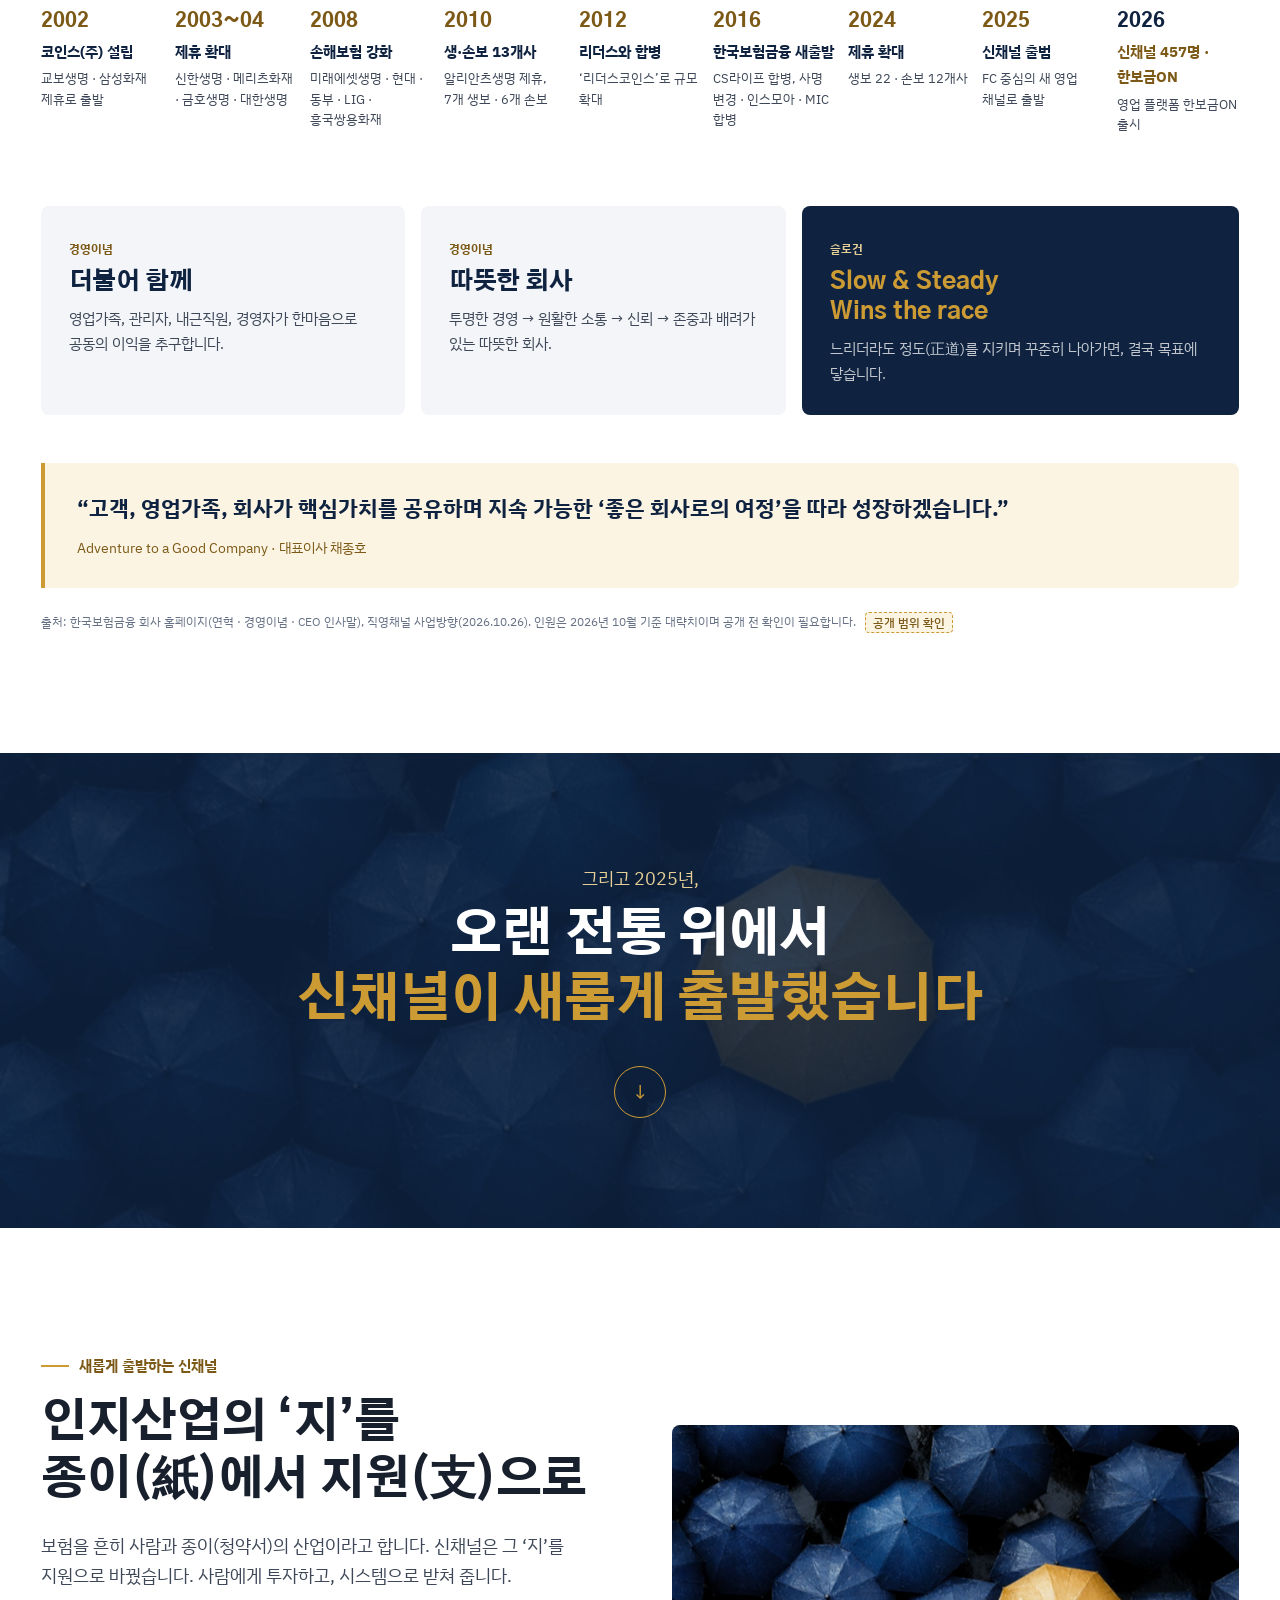
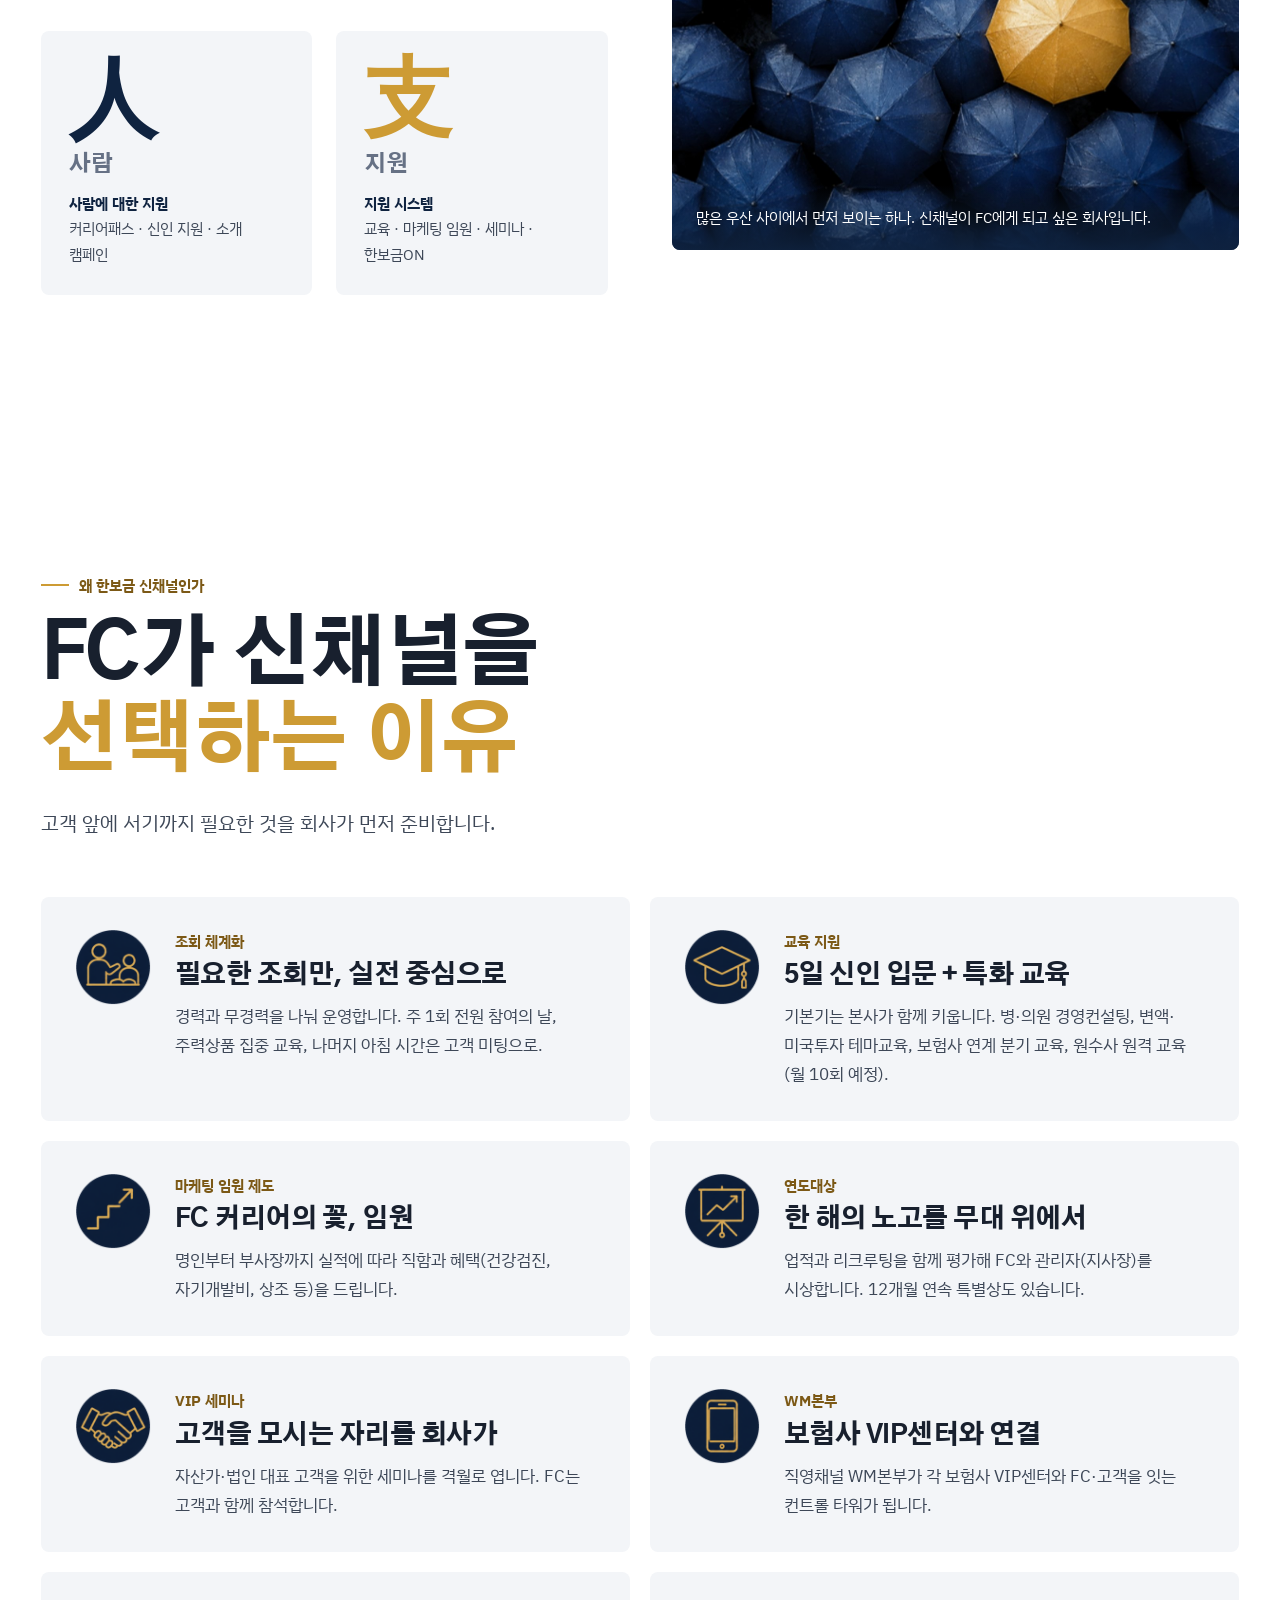
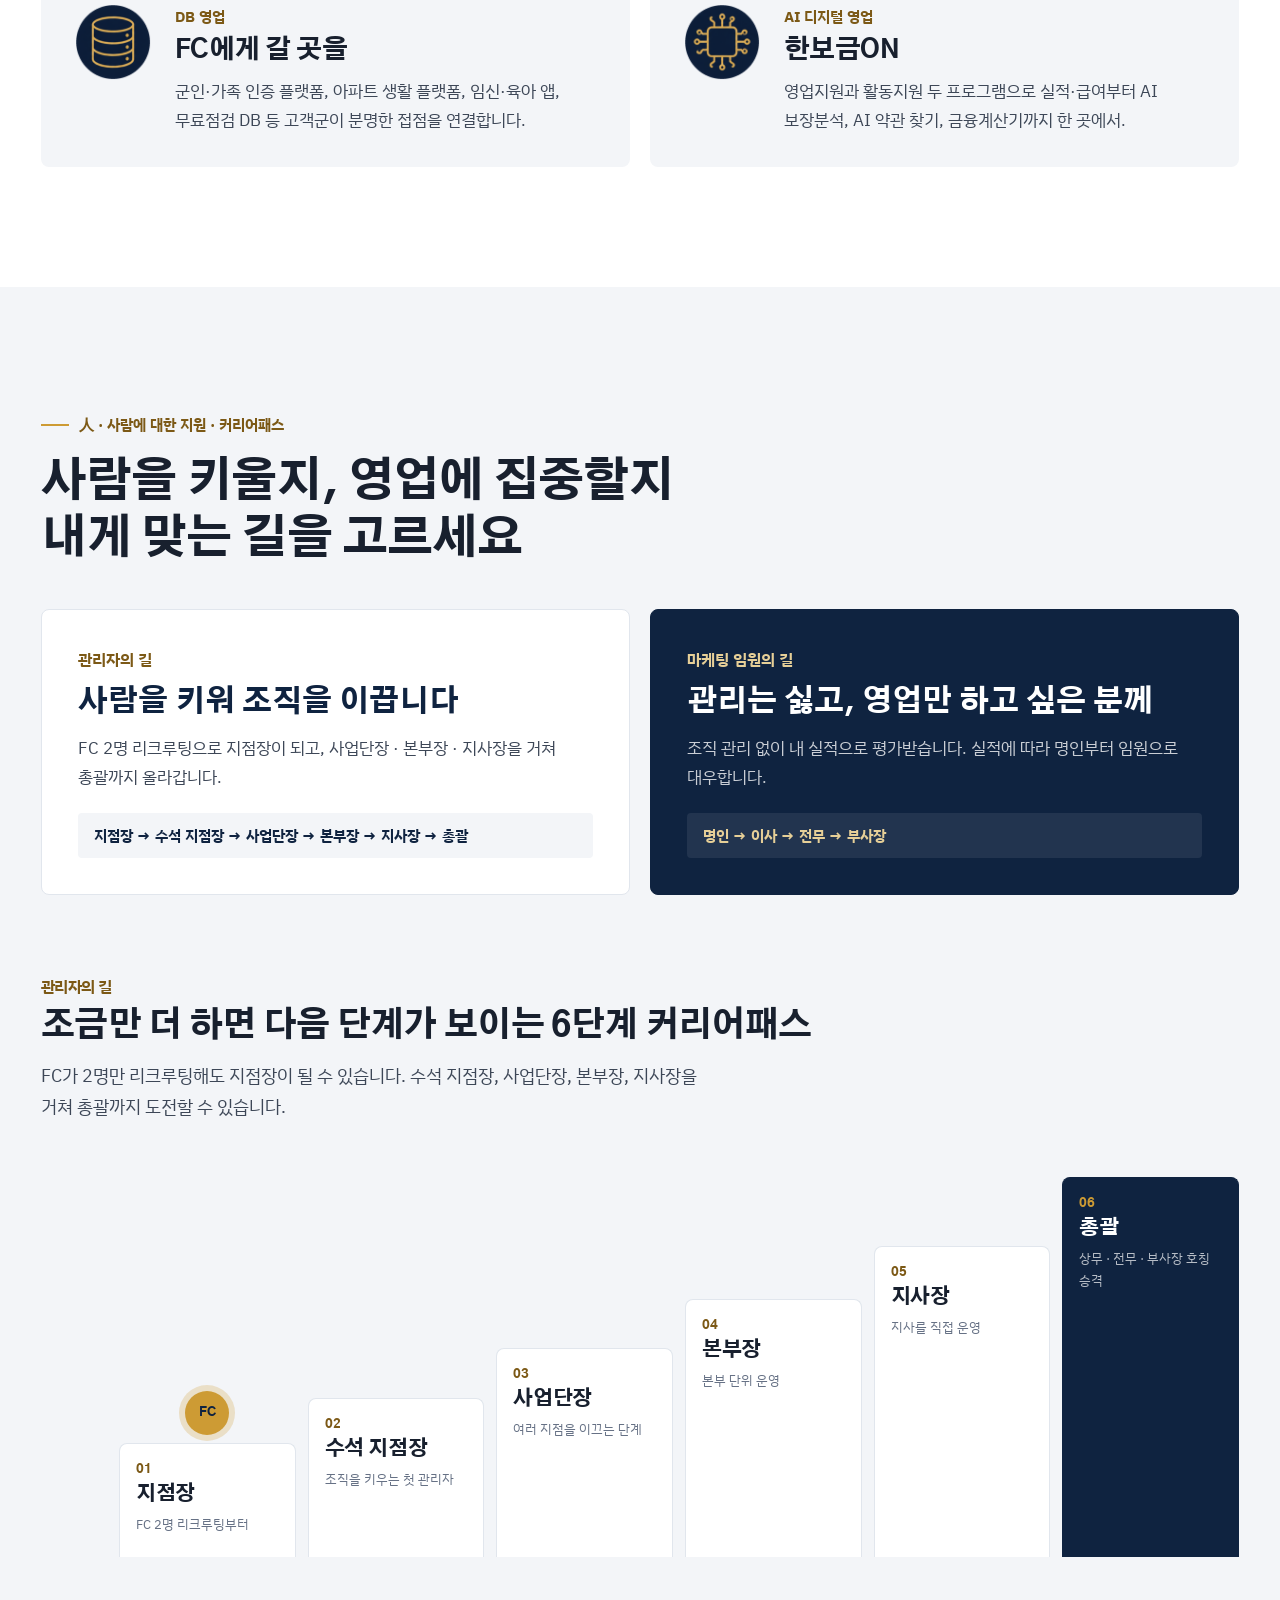
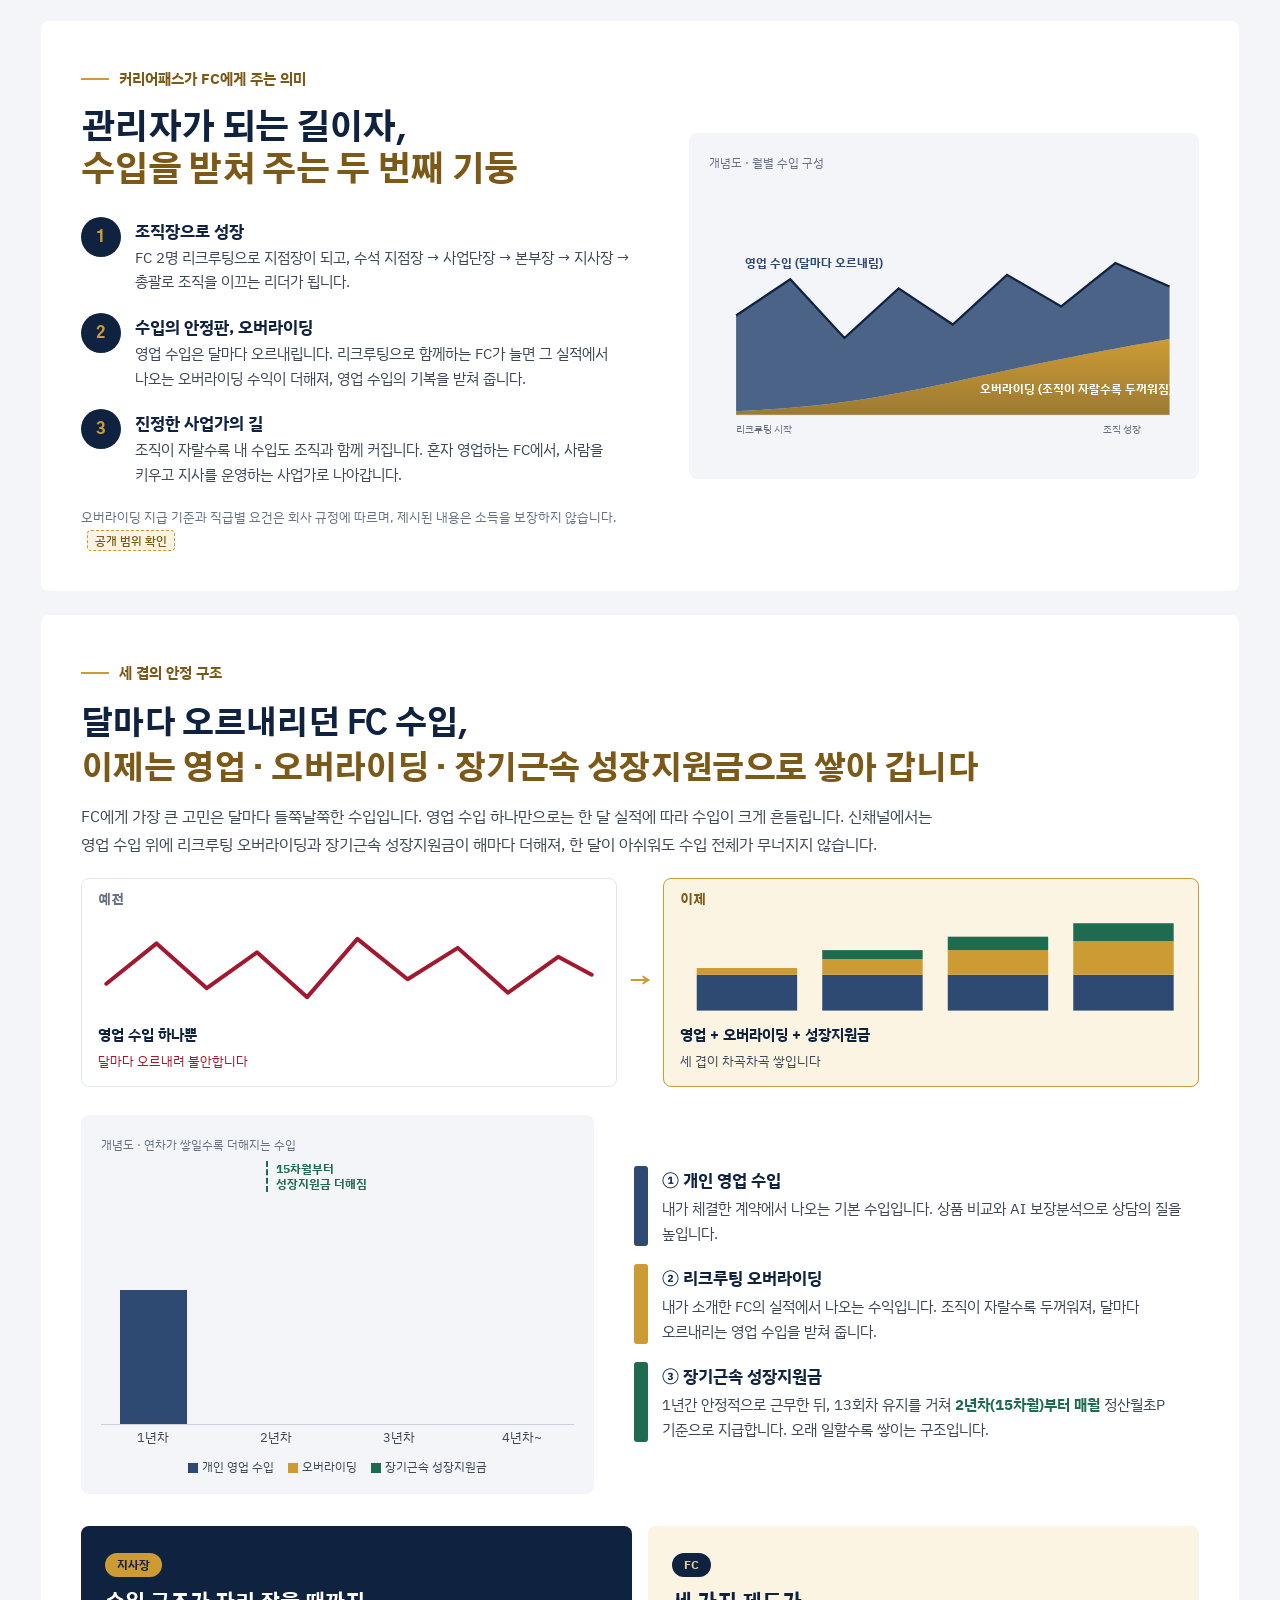
==== commit 0852a825: "발표 모드: 넘치는 장은 줄이지 않고 나눔 · 구간 안 여러 내용 상자도 이어서 나눔 · 소제목은 다음 장과 함께 · 바탕색 없는 장은 흰 바탕 · 2탄 금융소비자보호는 장 안에서" ====
--- a/r2/index.html
+++ b/r2/index.html
@@ -2,7 +2,7 @@
 <html lang="ko">
 <head>
 <meta charset="utf-8">
-<script>/* 최신 확인: 올린 뒤 브라우저가 옛 화면을 보여 주면 스스로 최신으로 다시 엽니다 */(function(){var B="20261105175118",p=location.protocol;if(p!=="http:"&&p!=="https:")return;var R=(/\/(v2|r2)\//.test(location.pathname)?"../":"")+"build.txt";function chk(){if(!window.fetch)return;fetch(R+"?t="+Date.now(),{cache:"no-store"}).then(function(r){return r.ok?r.text():""}).then(function(t){t=(t||"").trim();if(!/^\d{14}$/.test(t)||t<=B)return;var q=new URLSearchParams(location.search);if(q.get("b")===t)return;q.set("b",t);location.replace(location.pathname+"?"+q.toString()+location.hash);}).catch(function(){});}chk();document.addEventListener("visibilitychange",function(){if(!document.hidden)chk();});})();</script>
+<script>/* 최신 확인: 올린 뒤 브라우저가 옛 화면을 보여 주면 스스로 최신으로 다시 엽니다 */(function(){var B="20261105181906",p=location.protocol;if(p!=="http:"&&p!=="https:")return;var R=(/\/(v2|r2)\//.test(location.pathname)?"../":"")+"build.txt";function chk(){if(!window.fetch)return;fetch(R+"?t="+Date.now(),{cache:"no-store"}).then(function(r){return r.ok?r.text():""}).then(function(t){t=(t||"").trim();if(!/^\d{14}$/.test(t)||t<=B)return;var q=new URLSearchParams(location.search);if(q.get("b")===t)return;q.set("b",t);location.replace(location.pathname+"?"+q.toString()+location.hash);}).catch(function(){});}chk();document.addEventListener("visibilitychange",function(){if(!document.hidden)chk();});})();</script>
 <meta name="viewport" content="width=device-width, initial-scale=1">
 <title>한국보험금융 신채널 · Career Information Session</title>
 <meta name="description" content="사람(人)을 지원(支)하는 회사, 한국보험금융 신채널. 커리어패스, 신인 지원, 교육, 영업 플랫폼 한보금ON, 모집 안내.">
@@ -2509,7 +2509,7 @@
           <p>지원 제도와 혜택은 회사 규정에 따르며 변경될 수 있습니다. 제시된 내용은 소득을 보장하지 않습니다.</p>
         </div>
         <p style="margin-top:20px;font-size:12px">COPYRIGHT © 2016~ Korea Insurance &amp; Finance. ALL RIGHTS RESERVED.</p>
-        <p class="ver" style="margin-top:6px;font-size:12px;color:#E6CF97">신채널 홈페이지 리쿠르팅용 2 · v1.7 (2026.11.05)</p>
+        <p class="ver" style="margin-top:6px;font-size:12px;color:#E6CF97">신채널 홈페이지 리쿠르팅용 2 · v1.8 (2026.11.05)</p>
       </div>
     </div>
   </div>
@@ -2616,12 +2616,12 @@
 /* 간편 지원: 아직 접수처가 연결되지 않아 안내만 띄움 */
 function applyForm(e){e.preventDefault();var t=document.getElementById('toast');t.textContent='초안 화면입니다. 접수처(구글 폼 등)를 연결하면 실제로 신청됩니다.';t.classList.add('show');setTimeout(function(){t.classList.remove('show')},3500);return false;}
 </script>
-<script src="../js/sound.js?b=20261105175118"></script>
-<script src="../js/branches.js?b=20261105175118"></script>
-<script src="../js/korea-map.js?b=20261105175118"></script>
-<script src="../js/kmap.js?b=20261105175118"></script>
-<script src="../js/reveal-lib.js?b=20261105175118"></script>
-<script src="../js/present.js?b=20261105175118"></script>
+<script src="../js/sound.js?b=20261105181906"></script>
+<script src="../js/branches.js?b=20261105181906"></script>
+<script src="../js/korea-map.js?b=20261105181906"></script>
+<script src="../js/kmap.js?b=20261105181906"></script>
+<script src="../js/reveal-lib.js?b=20261105181906"></script>
+<script src="../js/present.js?b=20261105181906"></script>
 <script>
 /* 당신 곁에 한국보험금융: 지도 2개 + 지사 카드 (카드 ↔ 지도 점 함께 강조) */
 (function(){
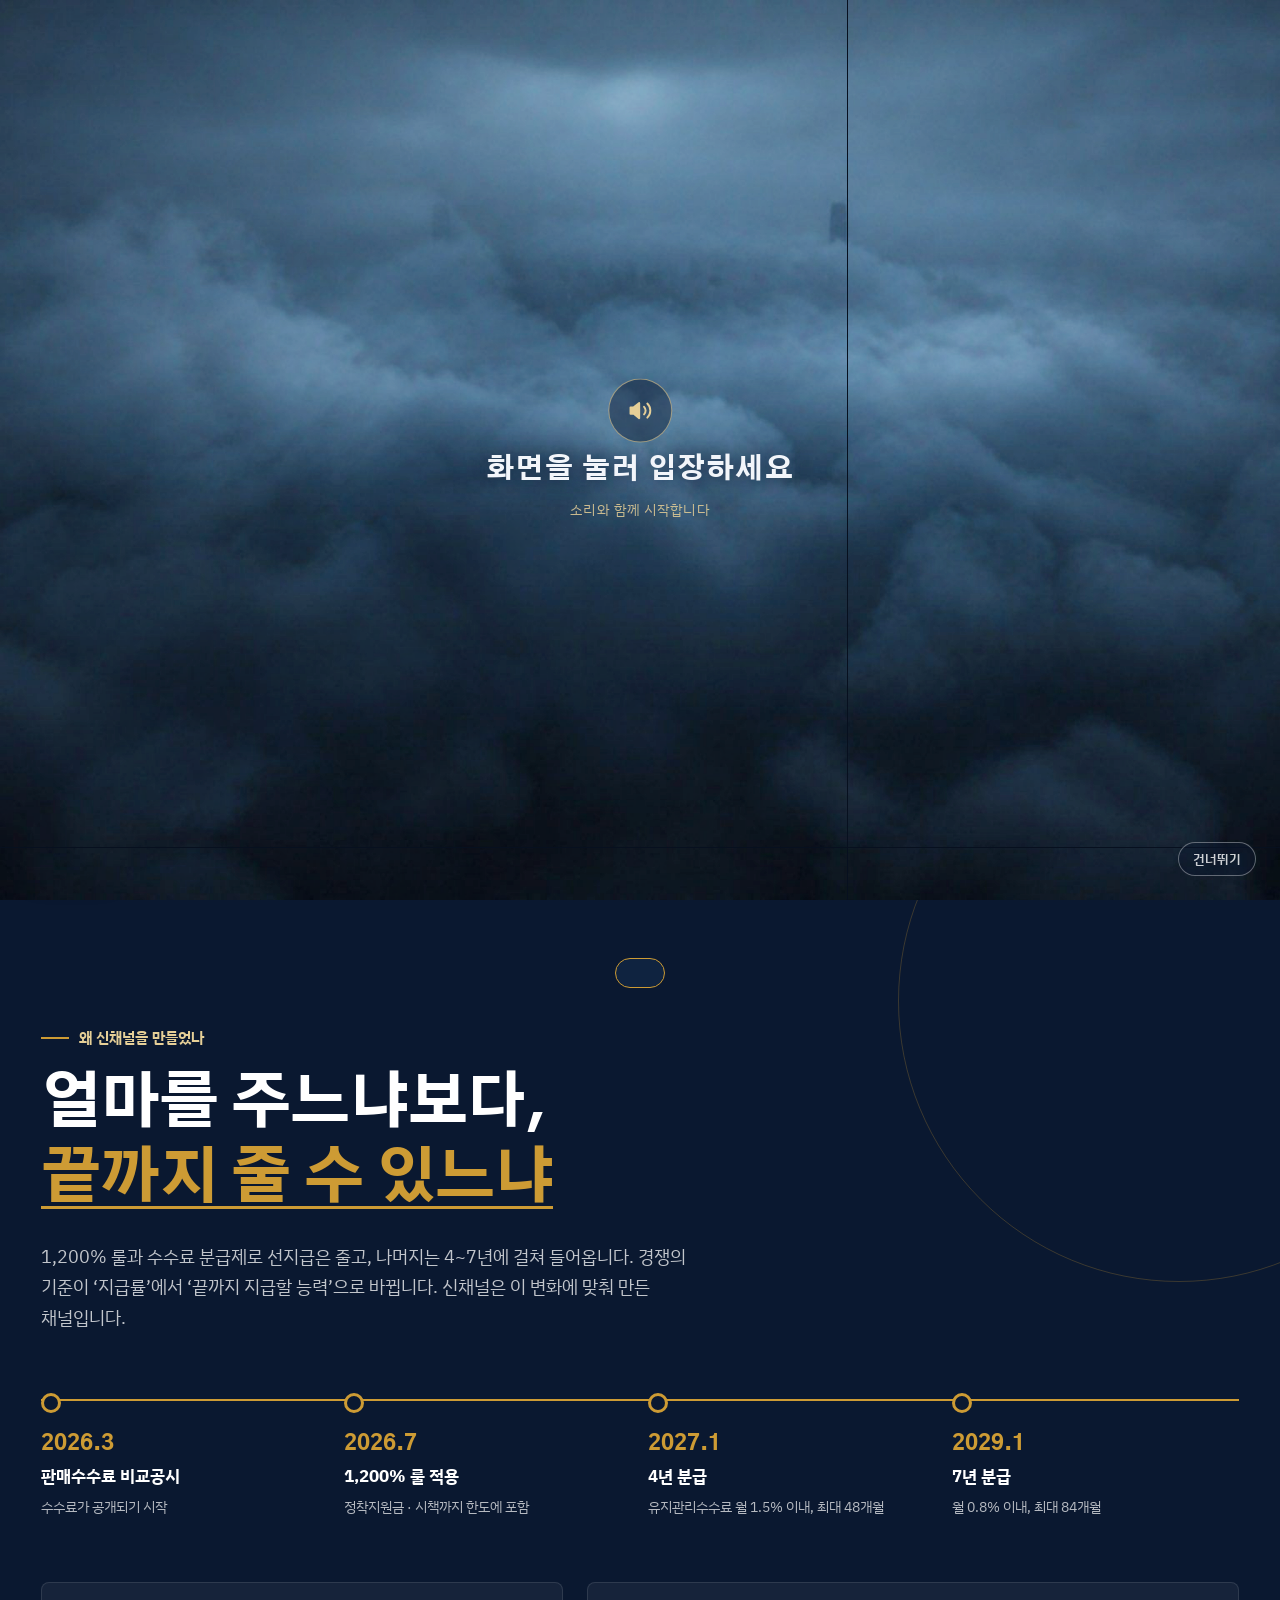
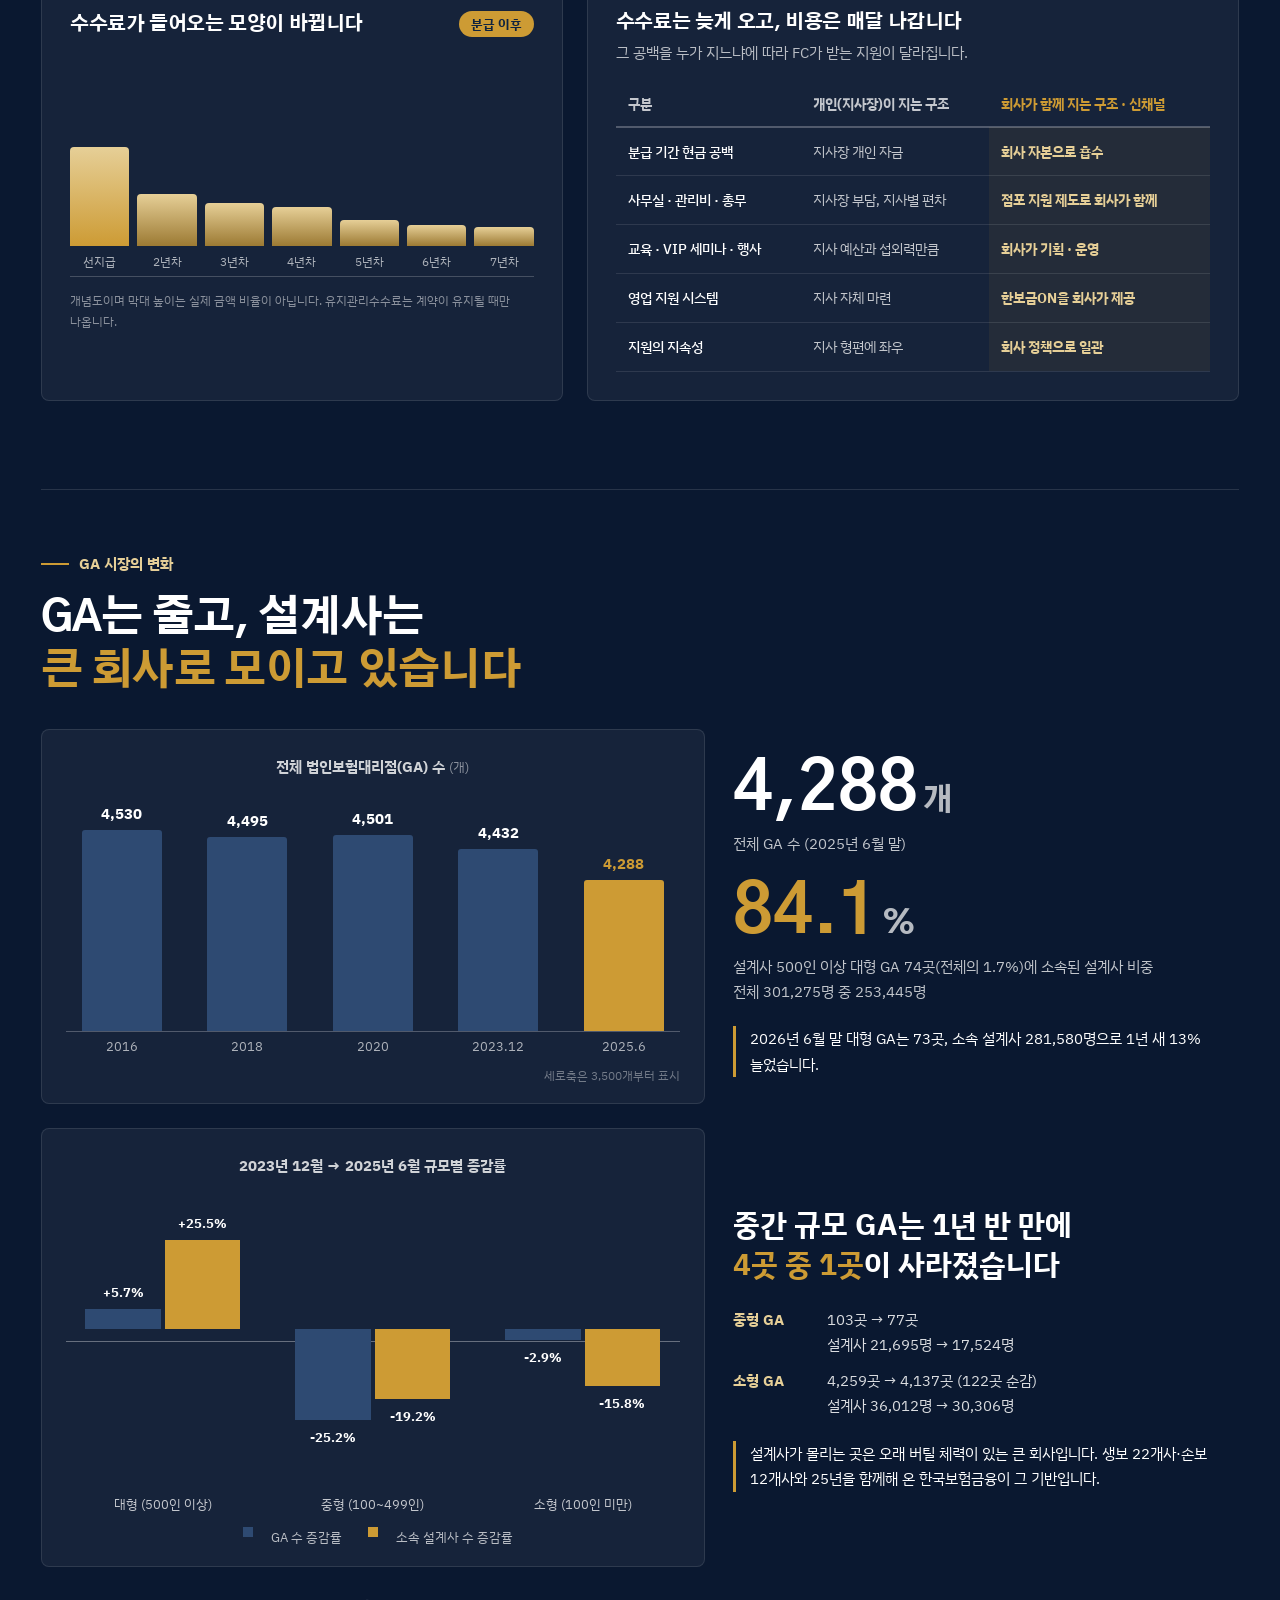
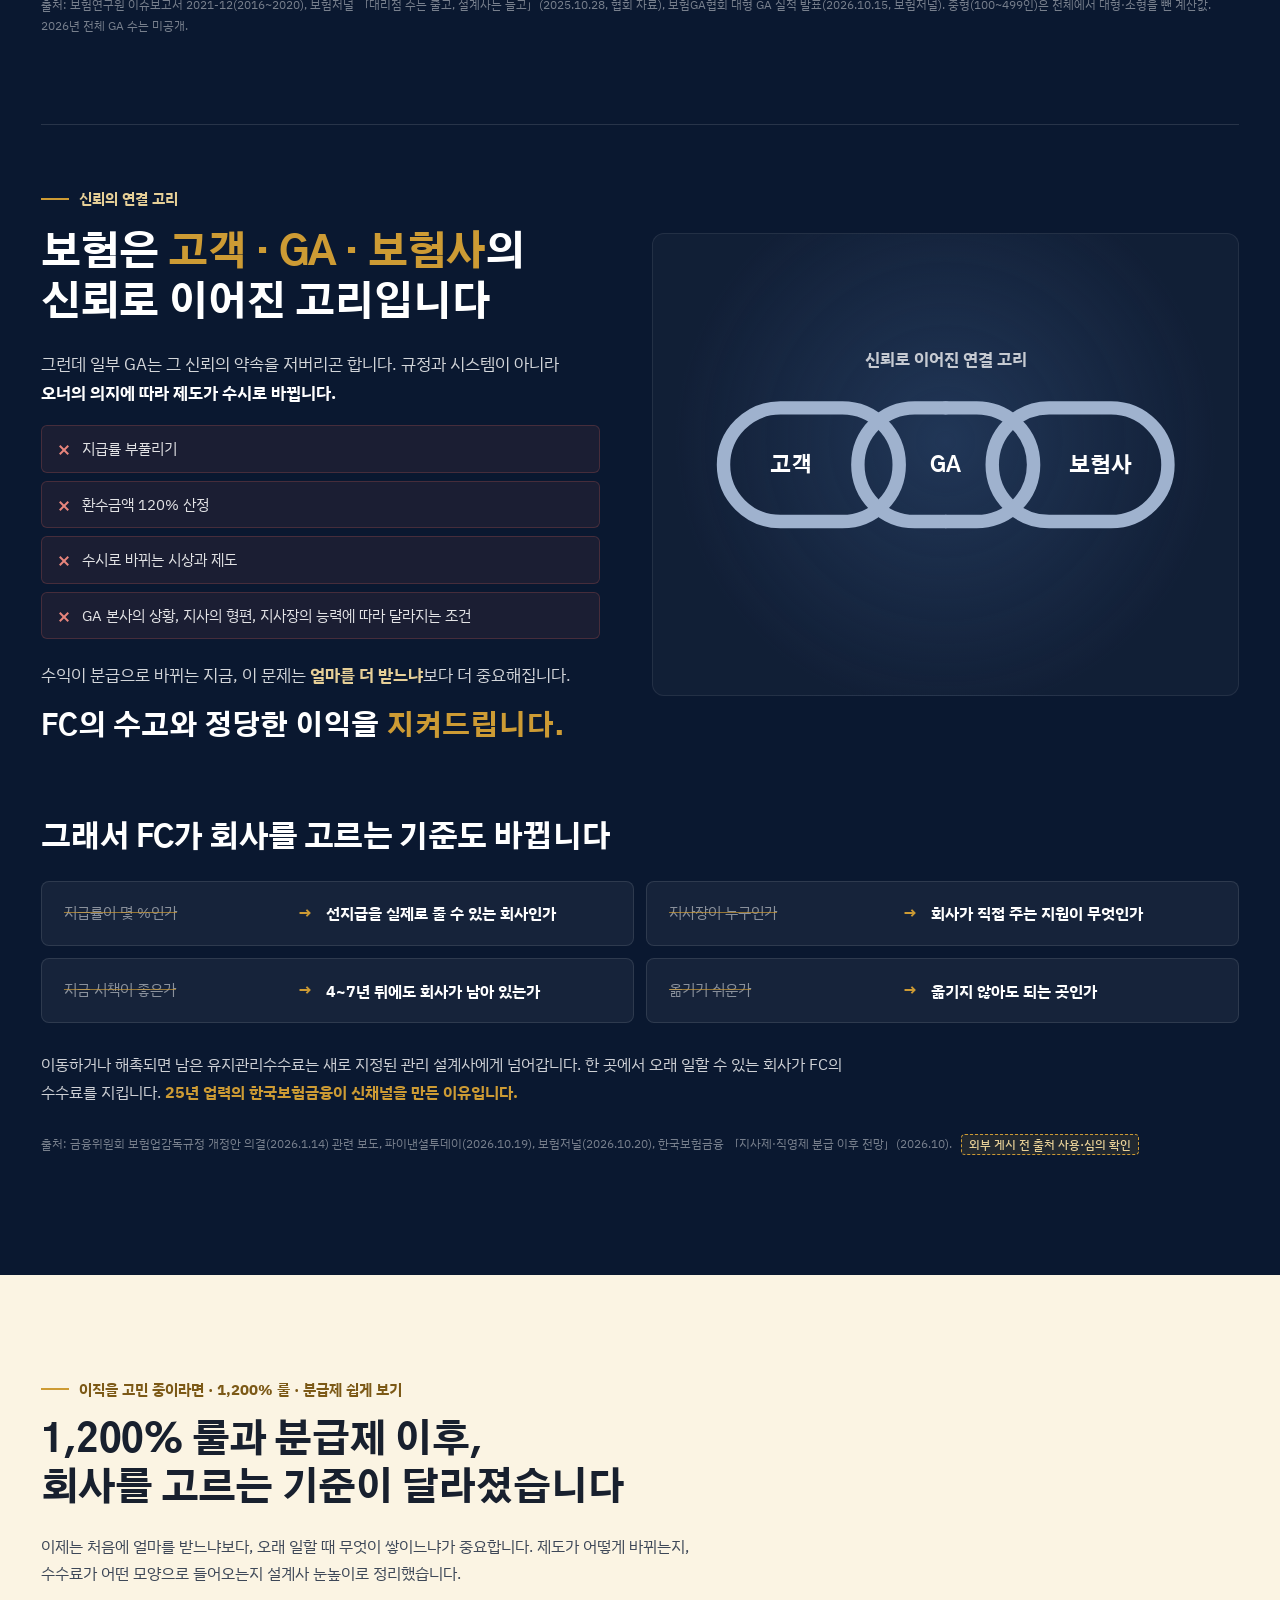
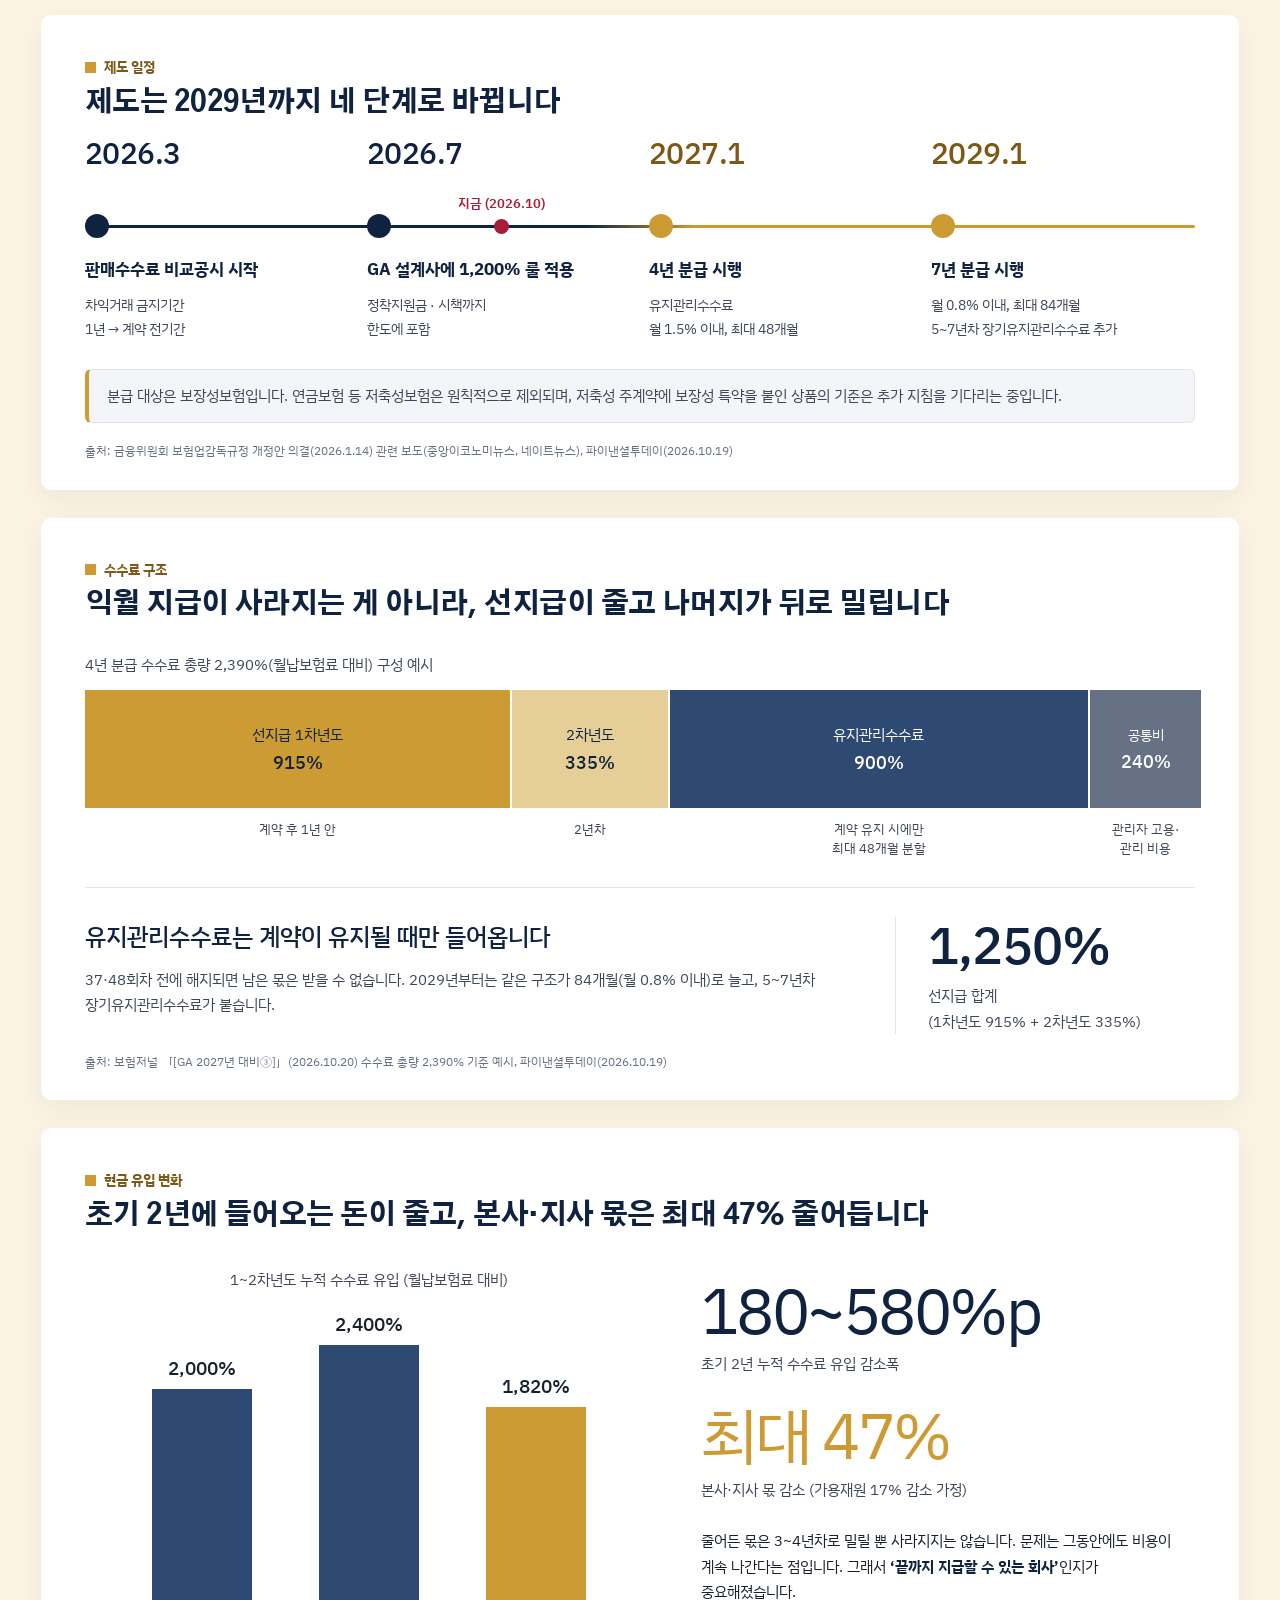
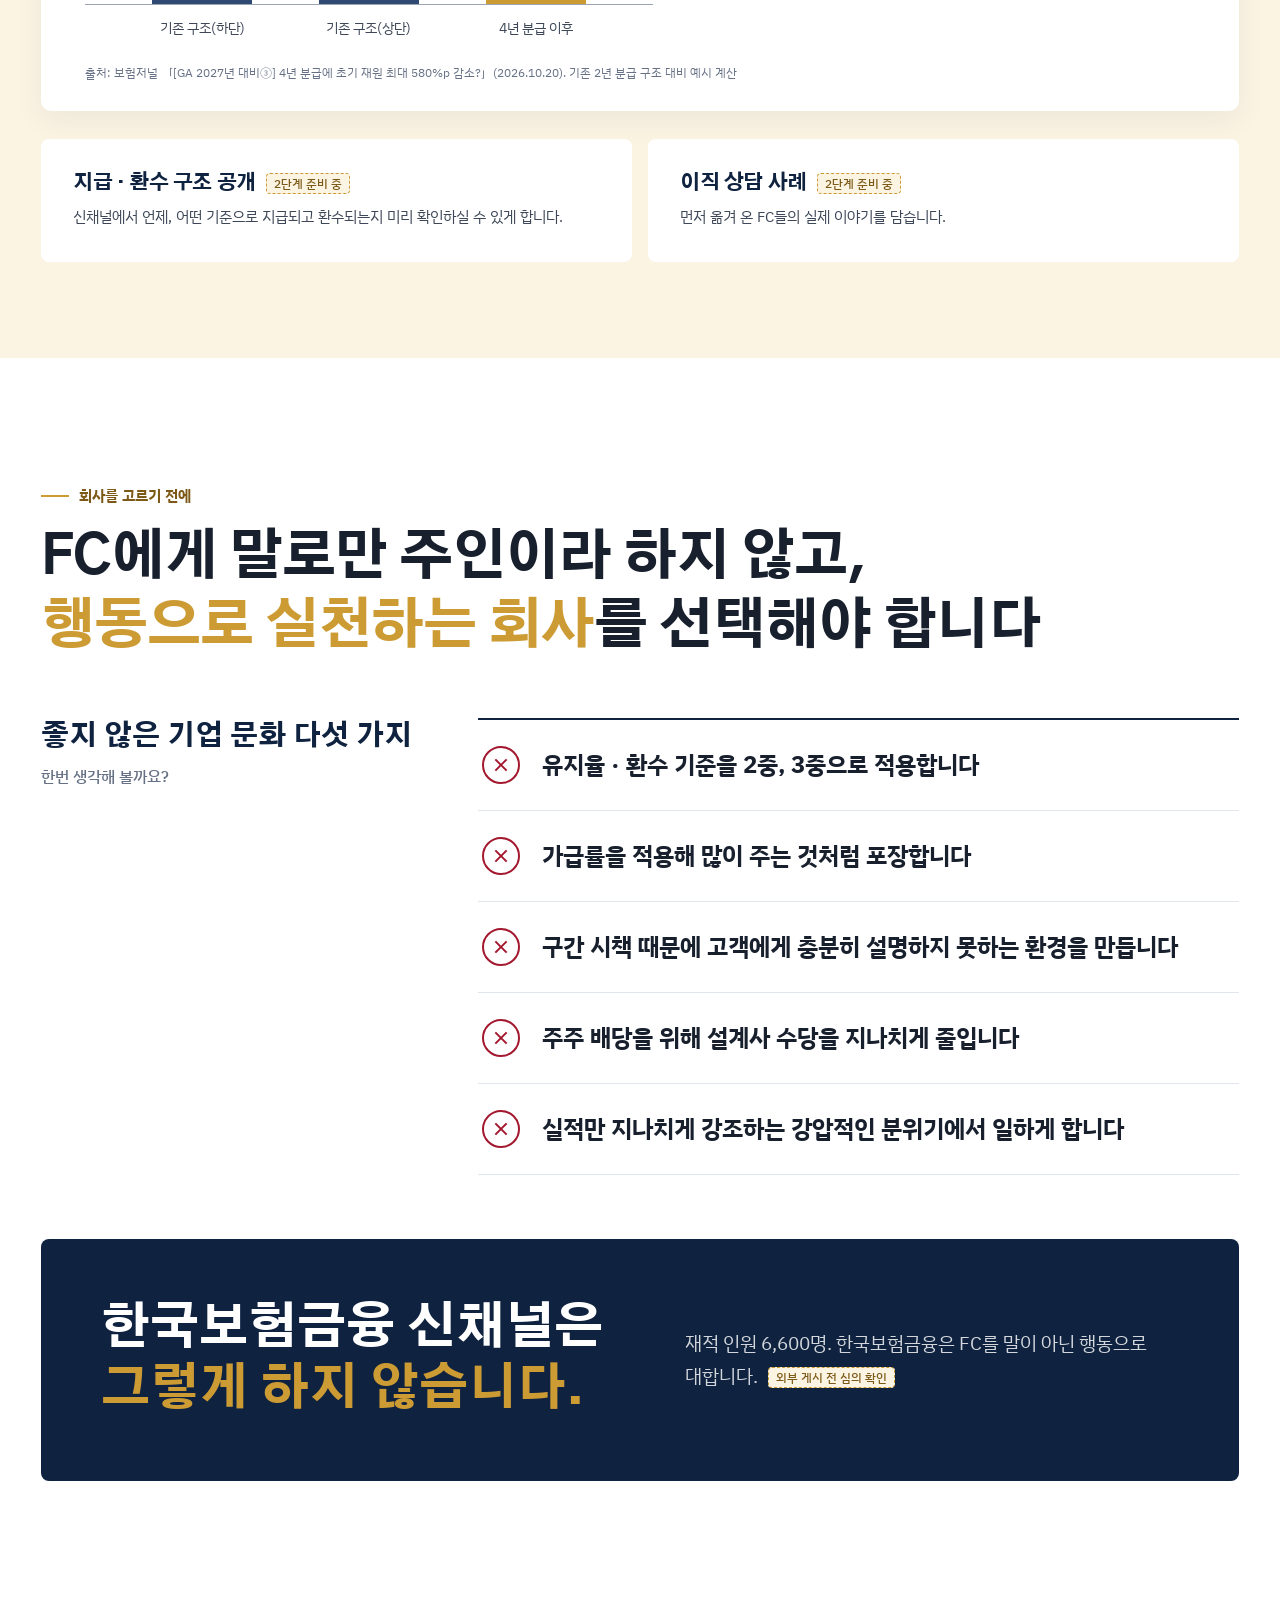
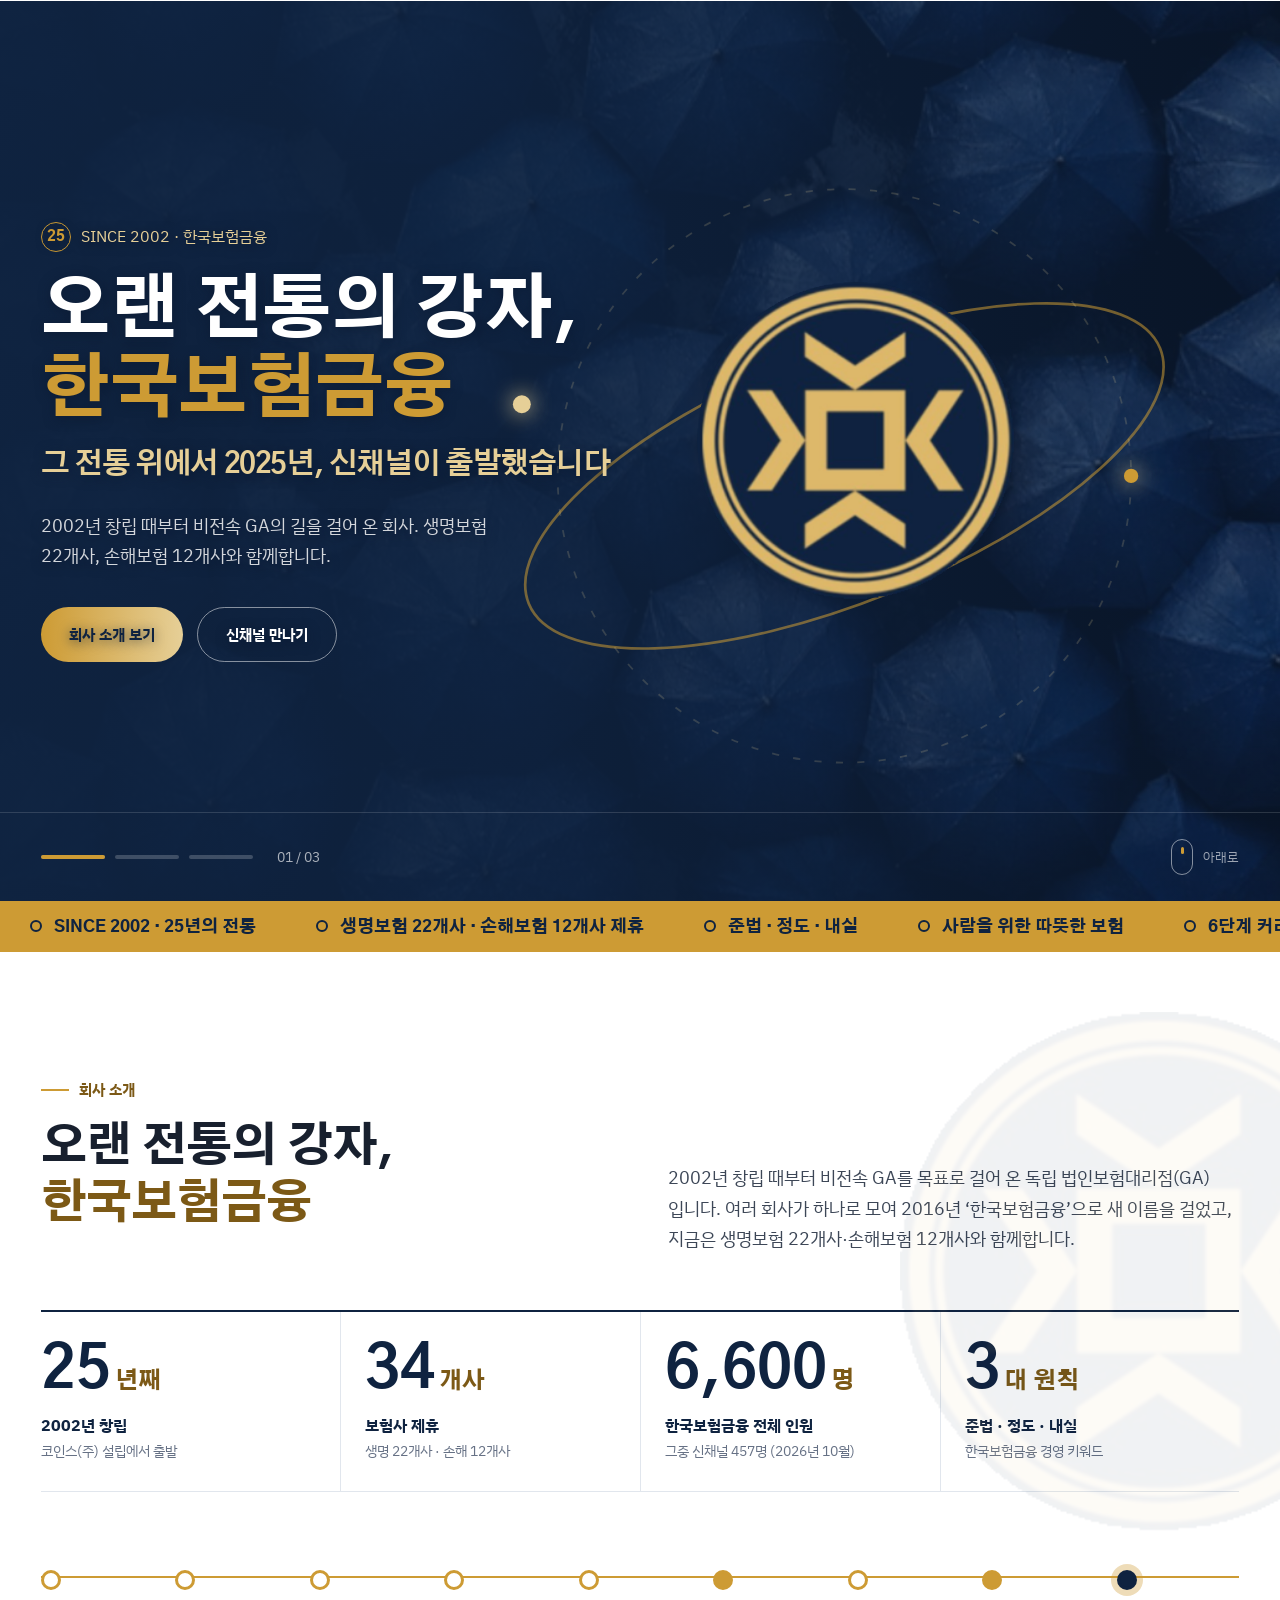
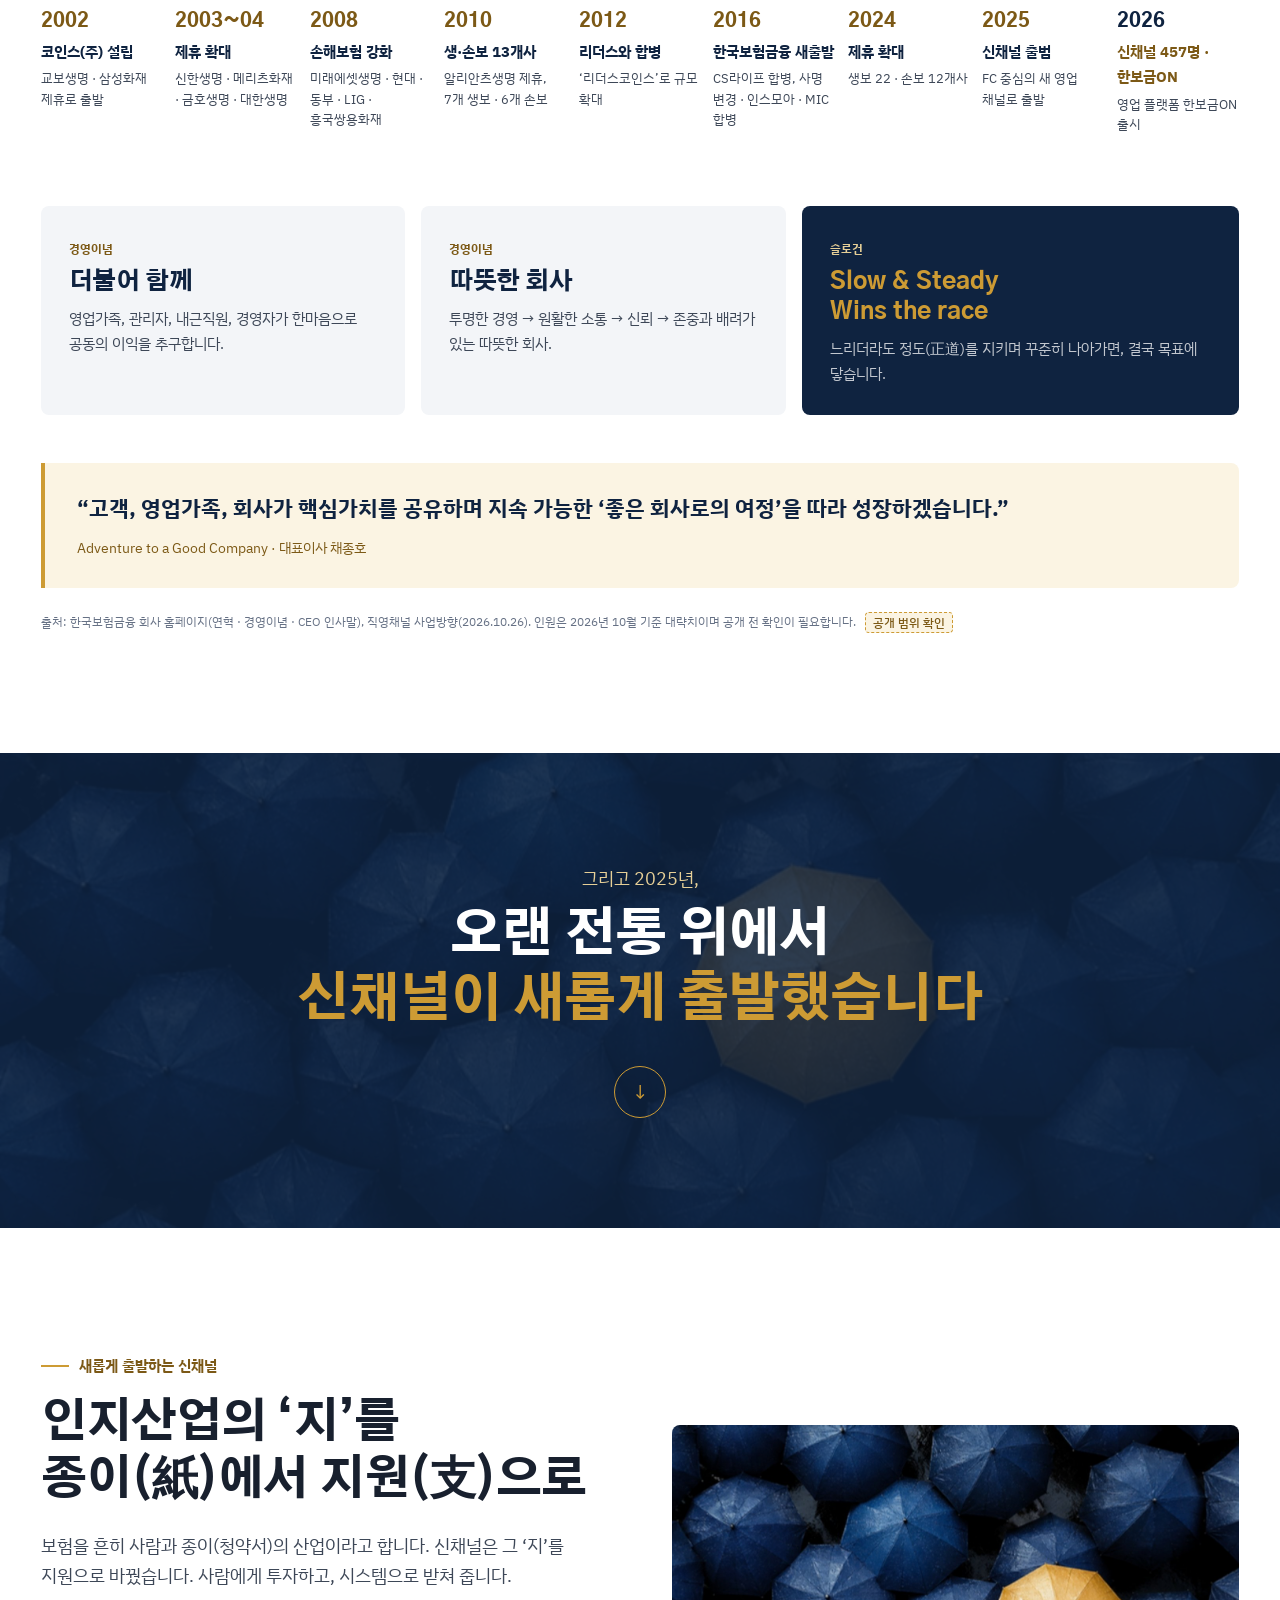
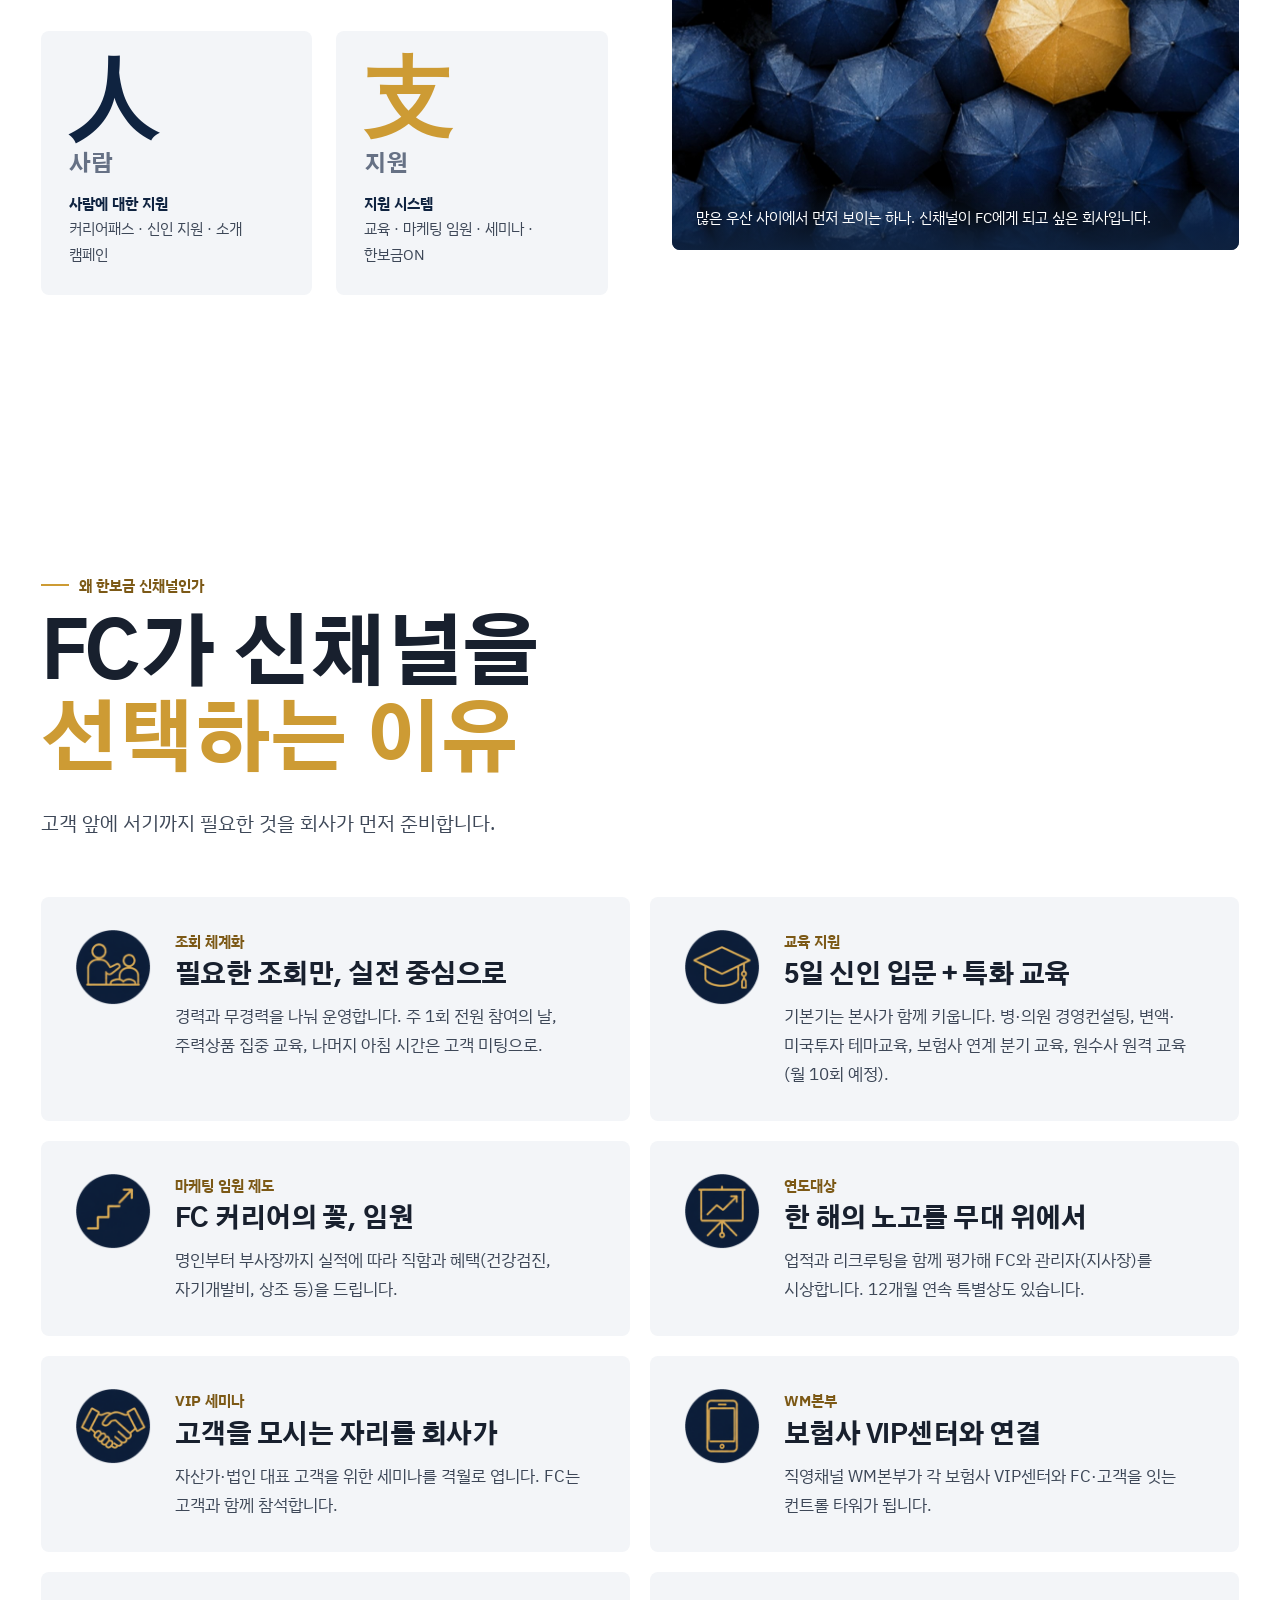
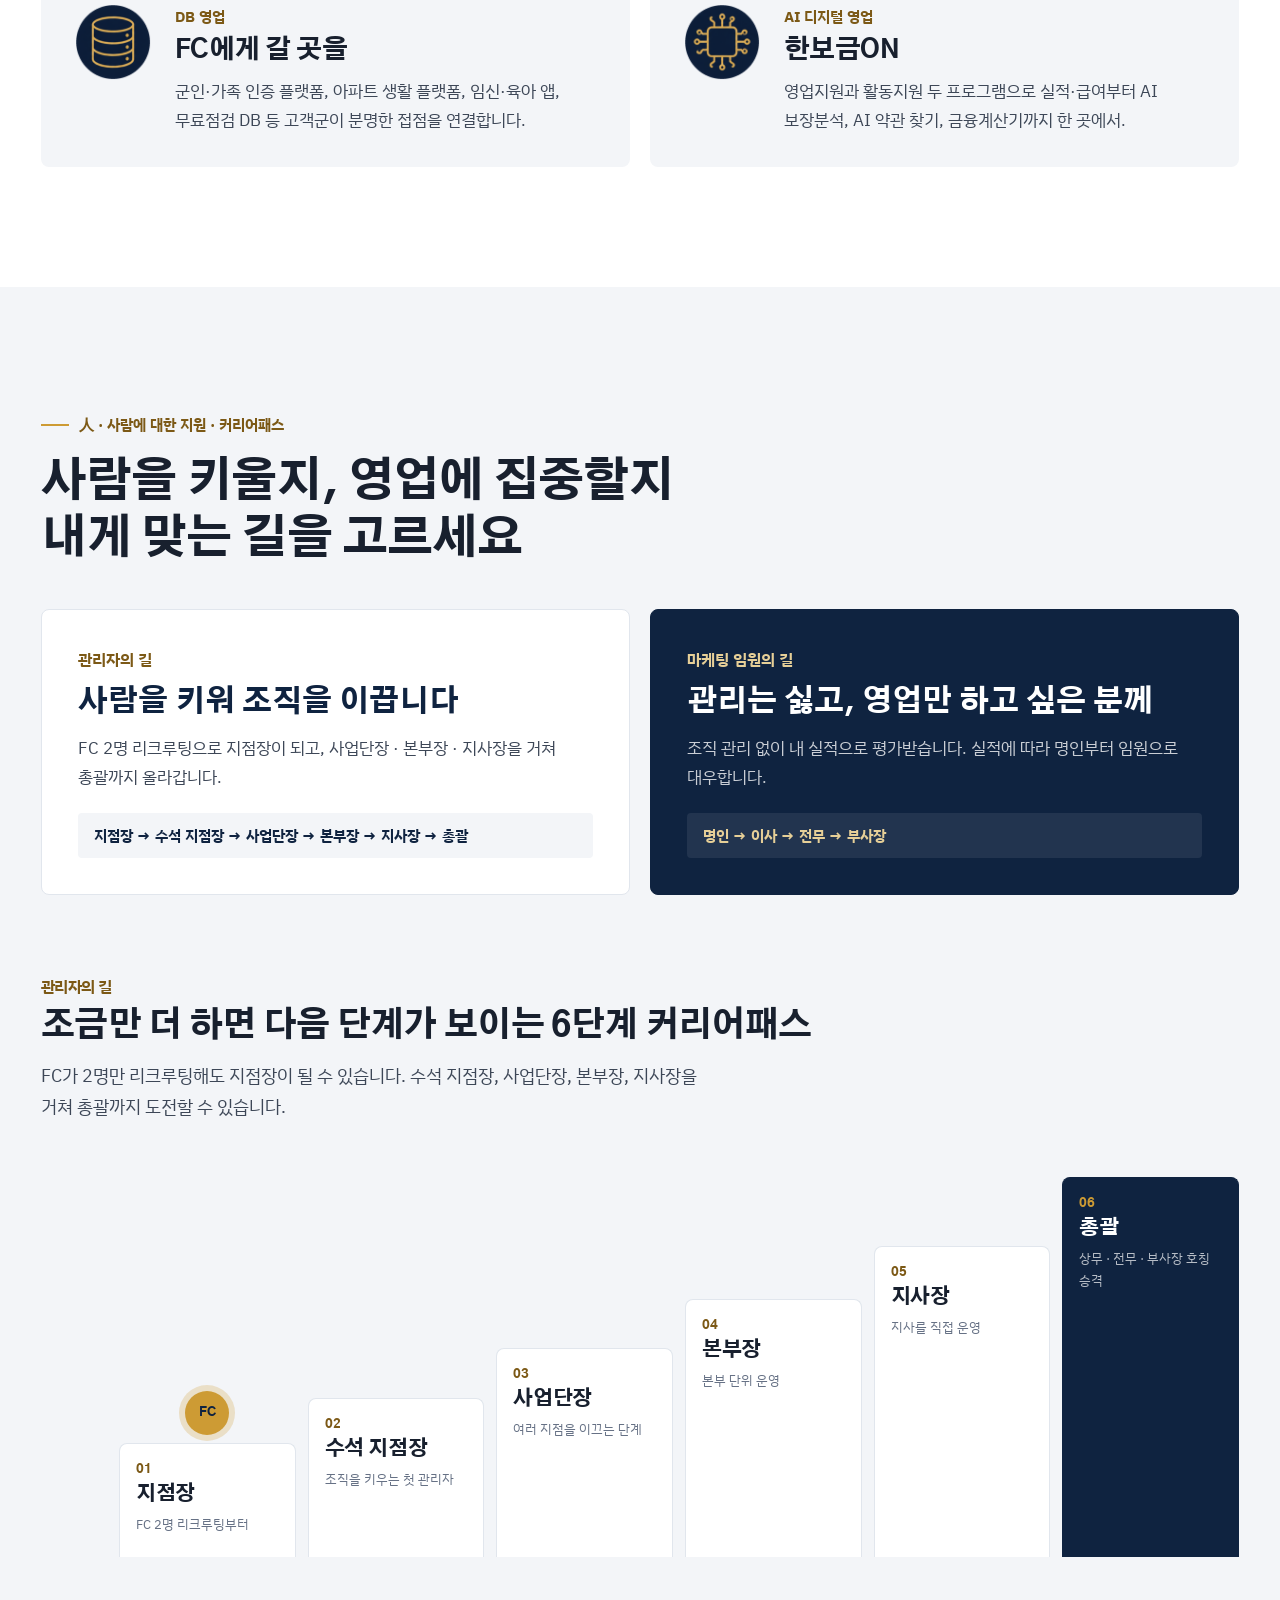
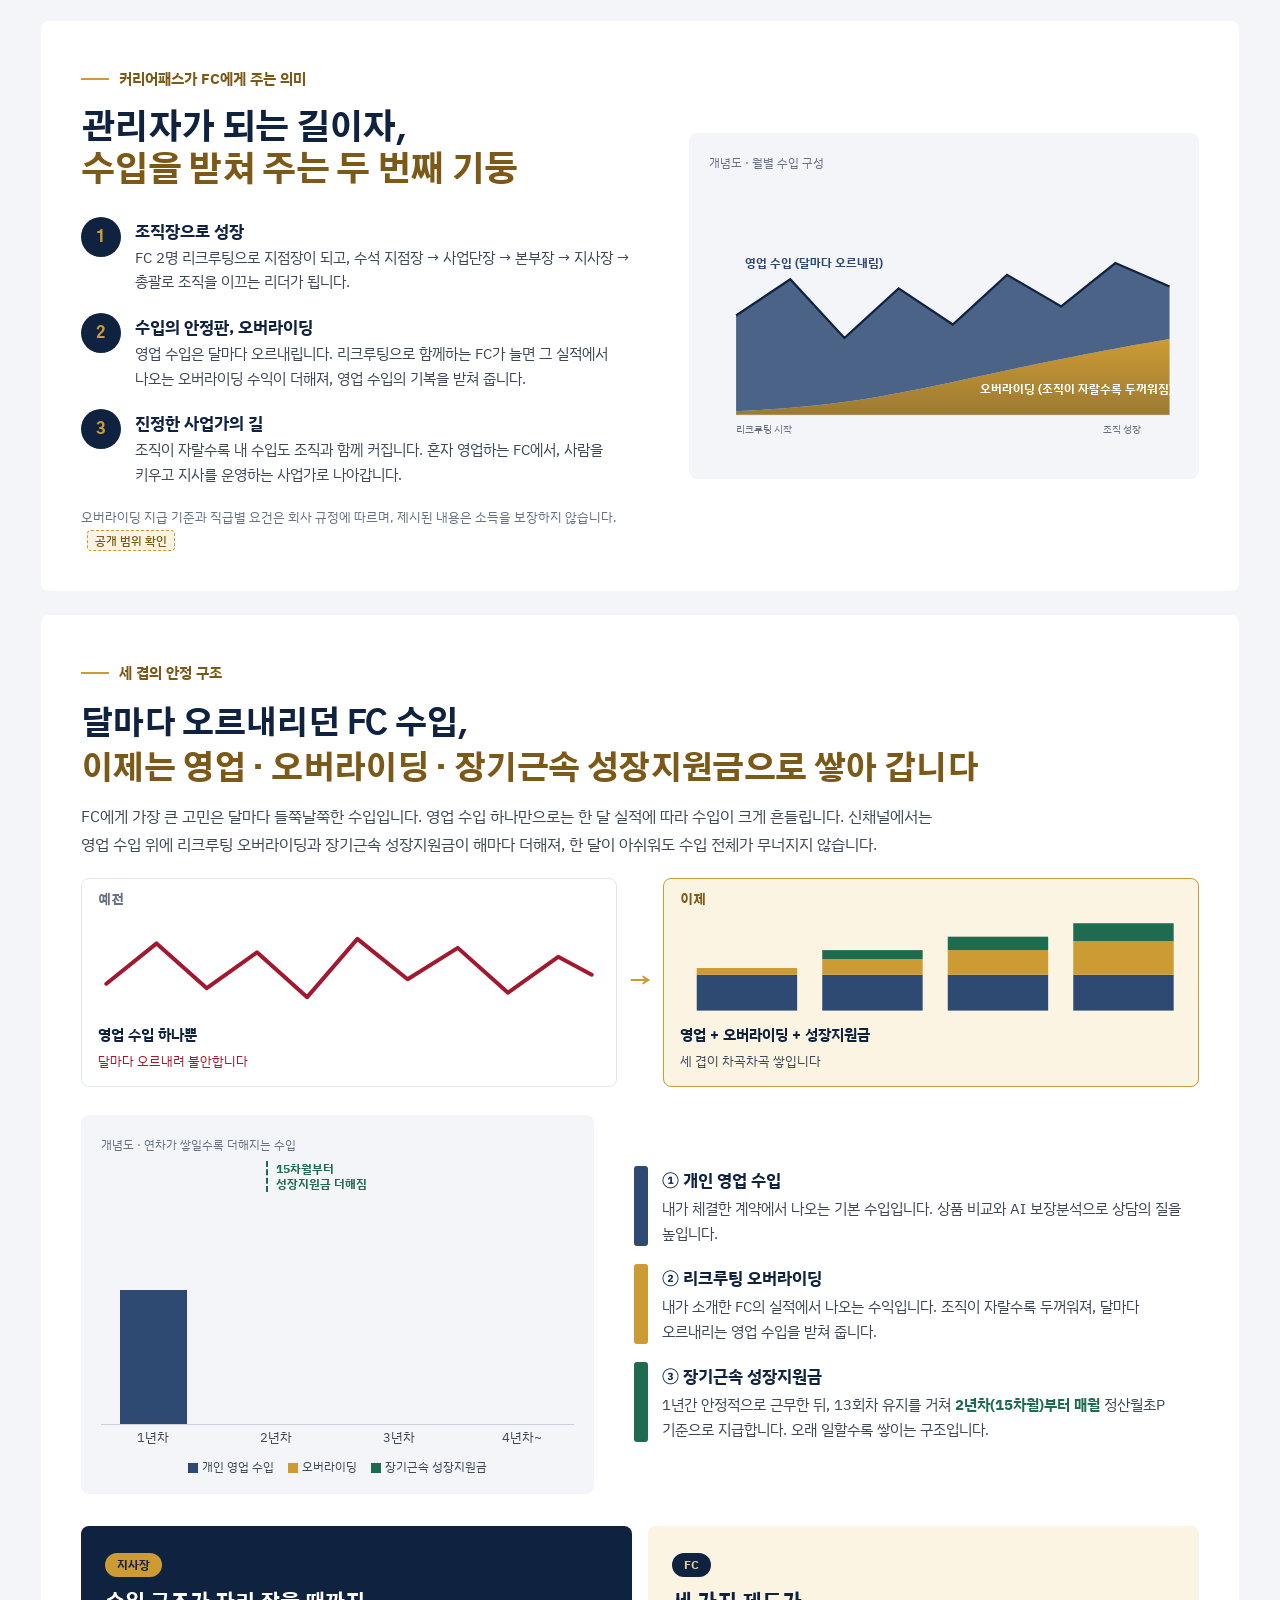
==== commit 36f4f105: "지원·문의: 이름·연락처 입력칸 삭제(개인정보 수집 안 함), 본사 전화·이메일과 지사 연락처 목록으로 교체, 지사별 이메일 칸 추가 (1탄 v3.0, 2탄 v3.7, CIS용 v" ====
--- a/r2/index.html
+++ b/r2/index.html
@@ -2,7 +2,7 @@
 <html lang="ko">
 <head>
 <meta charset="utf-8">
-<script>/* 최신 확인: 올린 뒤 브라우저가 옛 화면을 보여 주면 스스로 최신으로 다시 엽니다 */(function(){var B="20261105181906",p=location.protocol;if(p!=="http:"&&p!=="https:")return;var R=(/\/(v2|r2)\//.test(location.pathname)?"../":"")+"build.txt";function chk(){if(!window.fetch)return;fetch(R+"?t="+Date.now(),{cache:"no-store"}).then(function(r){return r.ok?r.text():""}).then(function(t){t=(t||"").trim();if(!/^\d{14}$/.test(t)||t<=B)return;var q=new URLSearchParams(location.search);if(q.get("b")===t)return;q.set("b",t);location.replace(location.pathname+"?"+q.toString()+location.hash);}).catch(function(){});}chk();document.addEventListener("visibilitychange",function(){if(!document.hidden)chk();});})();</script>
+<script>/* 최신 확인: 올린 뒤 브라우저가 옛 화면을 보여 주면 스스로 최신으로 다시 엽니다 */(function(){var B="20261111180806",p=location.protocol;if(p!=="http:"&&p!=="https:")return;var R=(/\/(v2|r2)\//.test(location.pathname)?"../":"")+"build.txt";function chk(){if(!window.fetch)return;fetch(R+"?t="+Date.now(),{cache:"no-store"}).then(function(r){return r.ok?r.text():""}).then(function(t){t=(t||"").trim();if(!/^\d{14}$/.test(t)||t<=B)return;var q=new URLSearchParams(location.search);if(q.get("b")===t)return;q.set("b",t);location.replace(location.pathname+"?"+q.toString()+location.hash);}).catch(function(){});}chk();document.addEventListener("visibilitychange",function(){if(!document.hidden)chk();});})();</script>
 <meta name="viewport" content="width=device-width, initial-scale=1">
 <title>한국보험금융 신채널 · Career Information Session</title>
 <meta name="description" content="사람(人)을 지원(支)하는 회사, 한국보험금융 신채널. 커리어패스, 신인 지원, 교육, 영업 플랫폼 한보금ON, 모집 안내.">
@@ -962,7 +962,7 @@
 .qa details[open] summary::after{transform:rotate(-135deg)}
 .qa .a{padding:0 0 24px 40px;font-size:15px;color:var(--ink2);animation:pop .4s var(--ease)}
 
-/* ── 9. 간편 지원 ── */
+/* ── 9. 지원 · 문의 ── */
 .apply{background:var(--navy);color:#fff;overflow:hidden}
 .apply::before{content:"";position:absolute;left:-200px;top:-200px;width:600px;height:600px;border-radius:50%;border:1px solid rgba(205,155,52,.3);animation:spin 50s linear infinite}
 .apply .grid{display:grid;grid-template-columns:1fr 1.2fr;gap:56px;align-items:start;position:relative}
@@ -1374,6 +1374,26 @@
 .gx .gx-sky rect{fill:#1D3557;opacity:.45}
 .gx .gx-gnd{stroke:rgba(230,207,151,.3);stroke-width:1}
 @media (max-width:560px){.gx .gx-lb{font-size:19px}.gx .gx-cap{font-size:21px}}
+
+/* 지원 · 문의: 입력칸 없이 본사 · 지사 연락처 안내 (개인정보 수집 안 함) */
+.ct-hq{margin-top:32px;padding:28px 30px;border-radius:8px;background:rgba(205,155,52,.12);border:1px solid rgba(205,155,52,.4)}
+.ct-k{display:block;font:700 15px 'IBM Plex Sans KR',sans-serif;color:var(--gold-l)}
+.ct-big{display:block;margin-top:8px;font:800 clamp(34px,4vw,48px)/1.1 'Gothic A1',sans-serif;color:#fff;text-decoration:none;font-variant-numeric:tabular-nums}
+.ct-mail{display:inline-block;margin-top:12px;font-size:18px;font-weight:700;color:var(--gold);text-decoration:none;border-bottom:1px solid rgba(205,155,52,.5);word-break:break-all}
+.ct-hq p{margin-top:12px;font-size:14px;color:rgba(255,255,255,.7)}
+.ct-br{position:relative;background:rgba(255,255,255,.06);border:1px solid rgba(255,255,255,.14);border-radius:8px;padding:28px 30px}
+.ct-h{font:800 20px 'Gothic A1',sans-serif;color:#fff;margin:0 0 8px}
+.ct-list{list-style:none;margin:0;padding:0;display:grid;grid-template-columns:1fr 1fr;gap:0 28px}
+.ct-list li{display:grid;grid-template-columns:1fr auto;align-items:center;gap:0 12px;padding:12px 0;border-bottom:1px solid rgba(255,255,255,.12)}
+.ct-n{font-weight:700;font-size:16px;color:#fff;text-decoration:none}
+.ct-n:hover{color:var(--gold-l)}
+.ct-list span{grid-column:1;font-size:13px;color:rgba(255,255,255,.6)}
+.ct-t{grid-column:2;grid-row:1/3;font-weight:700;font-size:15.5px;color:var(--gold);text-decoration:none;font-variant-numeric:tabular-nums;white-space:nowrap}
+.ct-note{margin-top:14px;font-size:13px;color:rgba(255,255,255,.55)}
+@media (max-width:640px){.ct-list{grid-template-columns:1fr}.ct-hq,.ct-br{padding:22px}}
+.ct-list .ct-m{grid-column:1/3;font-size:13px;color:rgba(255,255,255,.6);min-height:1.5em}
+.ct-list .ct-m a{color:var(--gold-l);text-decoration:none;word-break:break-all}
+.nb-mail{display:block;width:100%}
 </style>
 <script>/* 발표 모드(?deck=1)면 장표가 만들어지기 전까지 홈페이지 화면을 가림 */(function(){var q=location.search;if(/[?&]deck=1(&|$)/.test(q)||(window.SC_DECK===1&&!/[?&]deck=0(&|$)/.test(q))){document.documentElement.classList.add("deck");var s=document.createElement("style");s.textContent="html.deck:not(.rv-built) body>*:not(.intro):not(script){visibility:hidden}";document.head.appendChild(s);}})();</script>
 </head>
@@ -1412,7 +1432,7 @@
       <li><a href="#branches">지사 소개</a></li>
       <li><a href="#target">모집 안내</a></li>
     </ul>
-    <a class="btn btn-gold" href="#apply">간편 지원</a>
+    <a class="btn btn-gold" href="#apply">지원 문의</a>
     <button class="menu-btn" aria-label="메뉴 열기" onclick="document.getElementById('gnb').classList.toggle('open')"><span></span><span></span><span></span></button>
   </div>
 </header>
@@ -1699,7 +1719,7 @@
         <p class="kicker"><b>人</b><b>支</b> 한국보험금융 신채널</p>
         <h1><span class="nb">보험은 <em>인지(人支)</em></span><br><span class="nb">산업입니다</span><span class="hz">사람을 지원하는 회사가 사람을 얻습니다</span></h1>
         <p>사람(人)에 대한 지원과 지원(支) 시스템. 신채널은 FC와 관리자가 오래 성장할 수 있는 구조를 먼저 만들었습니다.</p>
-        <div class="cta"><a class="btn btn-gold" href="#apply">간편 지원하기</a><a class="btn btn-line" href="#people">지원 제도 보기</a></div>
+        <div class="cta"><a class="btn btn-gold" href="#apply">지원 문의하기</a><a class="btn btn-line" href="#people">지원 제도 보기</a></div>
       </div></div>
       <div class="model m1"><img src="../img/model1.webp" alt="손을 펼쳐 안내하는 정장 차림의 남성"></div>
     </div>
@@ -2447,7 +2467,7 @@
     <div>
       <p class="eyebrow rv">자주 묻는 질문</p>
       <h2 class="sec-title rv">지원 전에<br>가장 많이 묻는 5가지</h2>
-      <p class="sec-lead rv" style="font-size:16px">더 궁금한 점은 간편 지원서에 남겨 주세요. 담당자가 직접 안내합니다.</p>
+      <p class="sec-lead rv" style="font-size:16px">더 궁금한 점은 본사나 가까운 지사에 전화 · 이메일로 문의해 주세요. 담당자가 직접 안내합니다.</p>
     </div>
     <div class="qa rv d1">
       <details open><summary><b>Q1</b>보험 경력이 없어도 지원할 수 있나요?</summary><p class="a">네. 무경력 신인은 5일 신인 입문 과정 전 과정을 듣습니다. 1~3일차는 신인 단독으로 회사·시장·세일즈 프로세스를, 4~5일차는 경력 FC와 함께 DB 시장·AI 보장분석·상품 라인업을 배웁니다.</p></details>
@@ -2459,27 +2479,16 @@
   </div>
 </section>
 
-<!-- ============ 8. 간편 지원 (결정하는 곳) ============ -->
+<!-- ============ 8. 지원 · 문의 (본사 · 지사 연락처 안내, 개인정보 받지 않음) ============ -->
 <section class="apply dark" id="apply">
   <div class="wrap grid">
     <div>
-      <p class="eyebrow rv">간편 문의</p>
-      <h2 class="sec-title rv">꿈에 다가가는 시간,<br>1분이면 충분합니다</h2>
-      <p class="sec-lead rv">이력서 없이 기본 정보만 남겨 주세요. 지역과 경력에 맞는 지사·담당자가 연락드립니다.</p>
-      <div class="promise rv"><b>2일</b><span>신청 후 영업일 기준 2일 안에<br>담당자가 연락드립니다. <span class="draft">응답 기한 확정 필요</span></span></div>
-    </div>
-    <form id="form" class="rv d1" onsubmit="return applyForm(event)">
-      <label>이름<input name="name" required placeholder="홍길동"></label>
-      <label>연락처<input name="tel" required inputmode="tel" placeholder="010-0000-0000"></label>
-      <label>희망 지역<select name="area" required><option value="">선택</option><option>서울</option><option>경기</option><option>인천</option><option>강원</option><option>충청</option><option>전라</option><option>경상</option><option>제주</option></select></label>
-      <label>상담 가능 시간<select name="time"><option>언제든</option><option>오전</option><option>오후</option><option>저녁</option></select></label>
-      <div class="full"><span style="font-size:14px;font-weight:700;color:var(--navy)">보험 경력</span>
-        <div class="radios" style="margin-top:6px"><label><input type="radio" name="career" value="없음" checked>없음</label><label><input type="radio" name="career" value="3년 미만">3년 미만</label><label><input type="radio" name="career" value="3년 이상">3년 이상</label><label><input type="radio" name="career" value="관리자">관리자 경력</label></div></div>
-      <div class="full"><span style="font-size:14px;font-weight:700;color:var(--navy)">관심 분야</span>
-        <div class="radios" style="margin-top:6px"><label><input type="radio" name="want" value="FC" checked>FC</label><label><input type="radio" name="want" value="관리자">관리자</label><label><input type="radio" name="want" value="지사 개설">지사 개설</label></div></div>
-      <label class="agree full"><input type="checkbox" required> 상담을 위한 개인정보 수집·이용에 동의합니다. (이름·연락처·지역, 상담 후 1년 보관) <span class="draft">문구 확정 필요</span></label>
-      <button class="btn btn-gold" type="submit">지원 상담 신청</button>
-    </form>
+      <p class="eyebrow rv">지원 · 문의</p>
+      <h2 class="sec-title rv">궁금한 점은<br>직접 연락 주세요</h2>
+      <p class="sec-lead rv">홈페이지에서는 이름 · 연락처 같은 개인정보를 받지 않습니다. 본사나 가까운 지사에 전화 또는 이메일로 편하게 문의해 주세요.</p>
+      <div class="ct-hq rv"><span class="ct-k">본사 · 신채널 지원 문의</span><a class="ct-big" href="tel:027715050">02-771-5050</a><a class="ct-mail" href="mailto:koinslaw@gmail.com?subject=%EC%8B%A0%EC%B1%84%EB%84%90%20%EC%A7%80%EC%9B%90%20%EB%AC%B8%EC%9D%98">koinslaw@gmail.com</a><p>서울 용산구 한강대로 257, 14층 (갈월동, 청룡빌딩)</p></div>
+    </div>
+    <div class="ct-br rv d1"><p class="ct-h">가까운 지사에 바로 연락하기</p><ul class="ct-list" id="ctList"></ul><p class="ct-note">지사 이름을 누르면 지사 소개 페이지로 이동합니다.</p></div>
   </div>
 </section>
 
@@ -2509,7 +2518,7 @@
           <p>지원 제도와 혜택은 회사 규정에 따르며 변경될 수 있습니다. 제시된 내용은 소득을 보장하지 않습니다.</p>
         </div>
         <p style="margin-top:20px;font-size:12px">COPYRIGHT © 2016~ Korea Insurance &amp; Finance. ALL RIGHTS RESERVED.</p>
-        <p class="ver" style="margin-top:6px;font-size:12px;color:#E6CF97">신채널 홈페이지 리쿠르팅용 2 · v1.8 (2026.11.05)</p>
+        <p class="ver" style="margin-top:6px;font-size:12px;color:#E6CF97">신채널 홈페이지 리쿠르팅용 2 · v1.9 (2026.11.11)</p>
       </div>
     </div>
   </div>
@@ -2613,15 +2622,13 @@
   if(reduce){var v=document.querySelector('.vip video');if(v){v.removeAttribute('autoplay');v.pause();}}
 })();
 
-/* 간편 지원: 아직 접수처가 연결되지 않아 안내만 띄움 */
-function applyForm(e){e.preventDefault();var t=document.getElementById('toast');t.textContent='초안 화면입니다. 접수처(구글 폼 등)를 연결하면 실제로 신청됩니다.';t.classList.add('show');setTimeout(function(){t.classList.remove('show')},3500);return false;}
 </script>
-<script src="../js/sound.js?b=20261105181906"></script>
-<script src="../js/branches.js?b=20261105181906"></script>
-<script src="../js/korea-map.js?b=20261105181906"></script>
-<script src="../js/kmap.js?b=20261105181906"></script>
-<script src="../js/reveal-lib.js?b=20261105181906"></script>
-<script src="../js/present.js?b=20261105181906"></script>
+<script src="../js/sound.js?b=20261111180806"></script>
+<script src="../js/branches.js?b=20261111180806"></script>
+<script src="../js/korea-map.js?b=20261111180806"></script>
+<script src="../js/kmap.js?b=20261111180806"></script>
+<script src="../js/reveal-lib.js?b=20261111180806"></script>
+<script src="../js/present.js?b=20261111180806"></script>
 <script>
 /* 당신 곁에 한국보험금융: 지도 2개 + 지사 카드 (카드 ↔ 지도 점 함께 강조) */
 (function(){
@@ -2633,7 +2640,7 @@
   B.forEach(function(b,i){
     var a=document.createElement('a'); a.className='nb-card'; a.href=(/^http/.test(KMAP.link(b))?'':'../')+KMAP.link(b); a.dataset.id=b.id; a.style.transitionDelay=(i*0.04)+'s';
     a.innerHTML='<span class="rg">'+esc(region(b.addr))+'</span><h3>'+esc(b.name)+'</h3>'+(b.video?'<span class="vid">▶ 영상 소개</span>':'')+
-      '<p><span>지사장 '+esc(b.ceo||'-')+'</span>'+(b.tel?'<a href="tel:'+esc(b.tel.replace(/[^0-9]/g,''))+'" onclick="event.stopPropagation()">'+esc(b.tel)+'</a>':'')+'</p>';
+      '<p><span>지사장 '+esc(b.ceo||'-')+'</span>'+(b.tel?'<a href="tel:'+esc(b.tel.replace(/[^0-9]/g,''))+'" onclick="event.stopPropagation()">'+esc(b.tel)+'</a>':'')+'<span class="nb-mail">이메일 '+esc(b.email||'')+'</span></p>';
     a.addEventListener('mouseenter',function(){hl(b.id,true)}); a.addEventListener('mouseleave',function(){hl(b.id,false)});
     list.appendChild(a);
   });
@@ -2872,5 +2879,16 @@
   new IntersectionObserver(function(es){es[0].isIntersecting?start():stop();},{threshold:.3}).observe(f);
 })();
 </script>
+<script>
+/* 지원 · 문의: 지사 연락처 목록 (branches.js에서 자동으로 만듦) */
+(function(){
+  var L=document.getElementById('ctList');if(!L||!window.BRANCHES)return;
+  var B=window.BRANCHES.slice().sort(function(a,b){return (a.no||99)-(b.no||99)});
+  var e=function(s){return String(s==null?'':s).replace(/[&<>"]/g,function(c){return {'&':'&amp;','<':'&lt;','>':'&gt;','"':'&quot;'}[c]})};
+  var link=function(b){return '../branch.html?id='+encodeURIComponent(b.id)};
+  L.innerHTML=B.map(function(b){return '<li><a class="ct-n" href="'+link(b)+'">'+e(b.name)+'</a>'+'<span>지사장 '+e(b.ceo||'-')+'</span>'+(b.tel?'<a class="ct-t" href="tel:'+e(b.tel.replace(/[^0-9]/g,''))+'">'+e(b.tel)+'</a>':'')+'<span class="ct-m">이메일 '+(b.email?'<a href="mailto:'+e(b.email)+'">'+e(b.email)+'</a>':'')+'</span></li>'}).join('');
+  var H=window.KIF_CONTACT;if(H&&H.email){[].forEach.call(document.querySelectorAll('.ct-mail'),function(a){a.href='mailto:'+H.email+'?subject=%EC%8B%A0%EC%B1%84%EB%84%90%20%EC%A7%80%EC%9B%90%20%EB%AC%B8%EC%9D%98';a.textContent=H.email})}
+})();
+</script>
 </body>
 </html>
